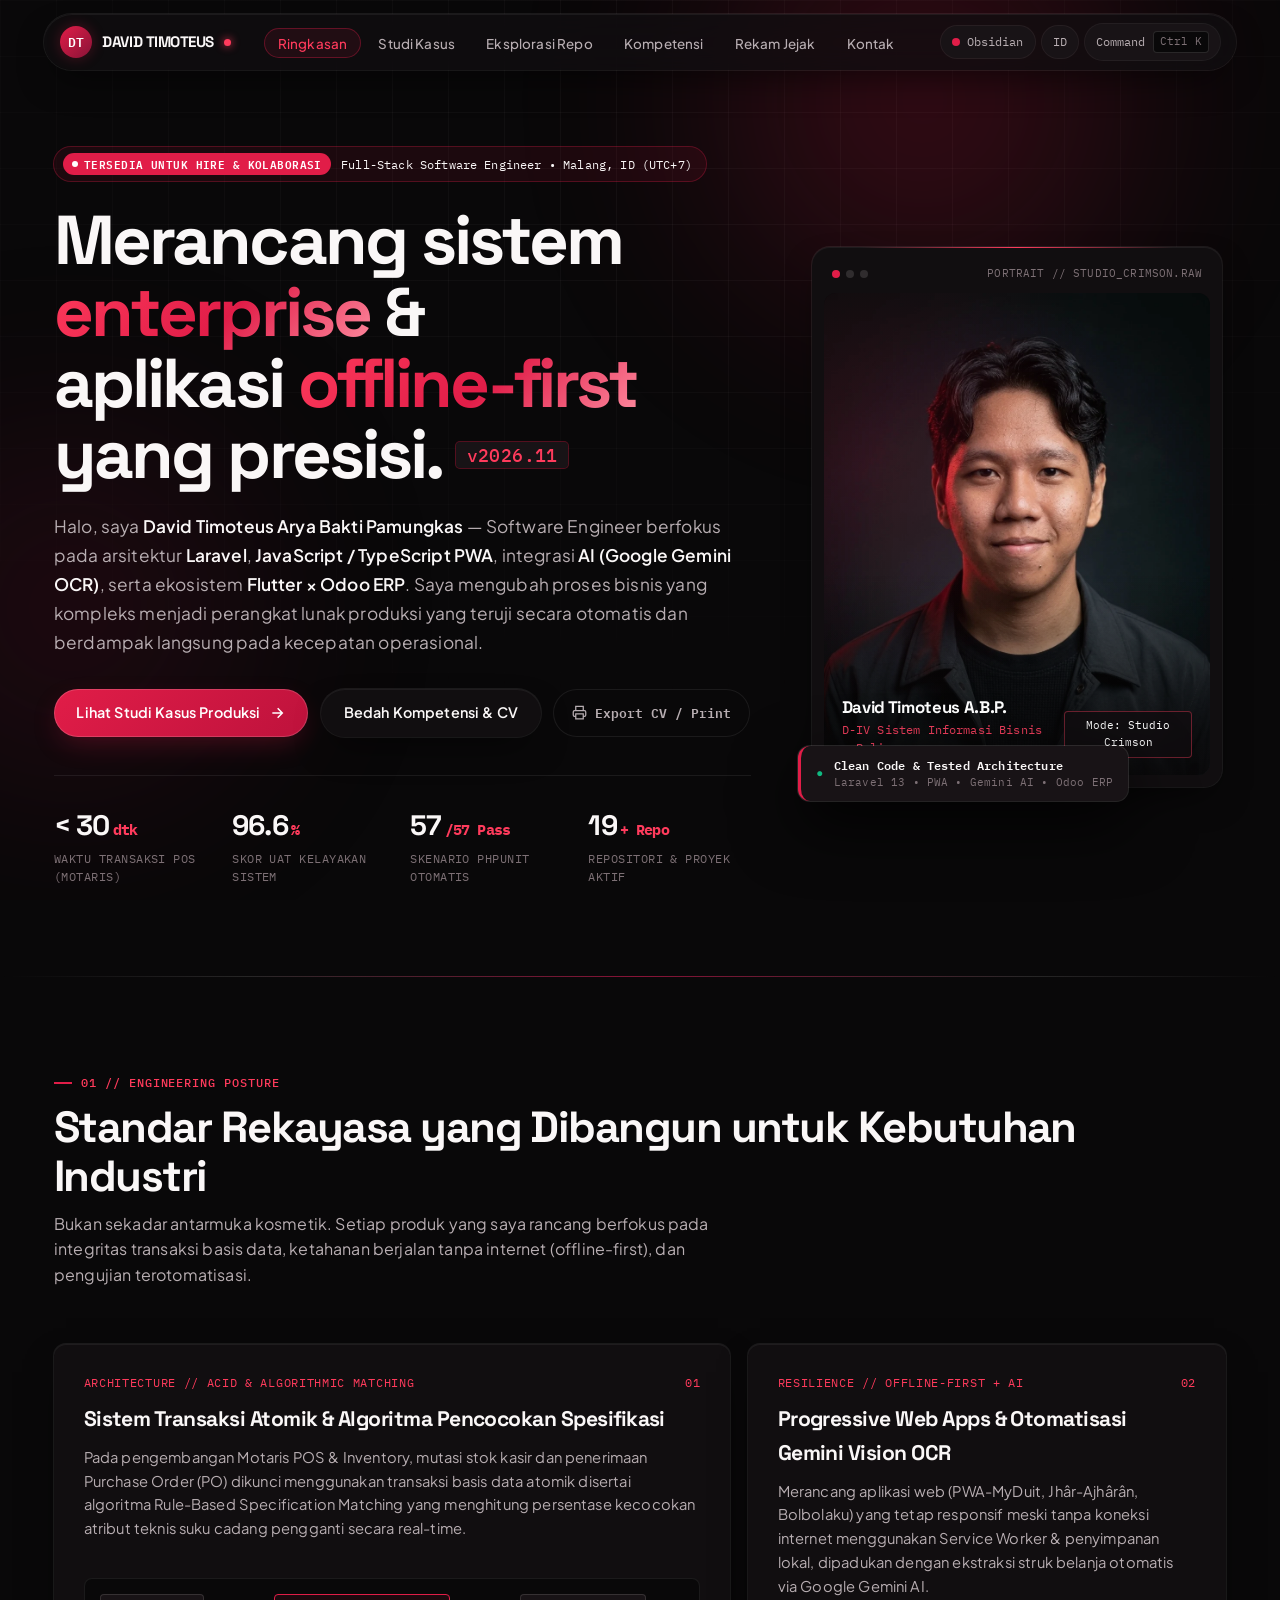
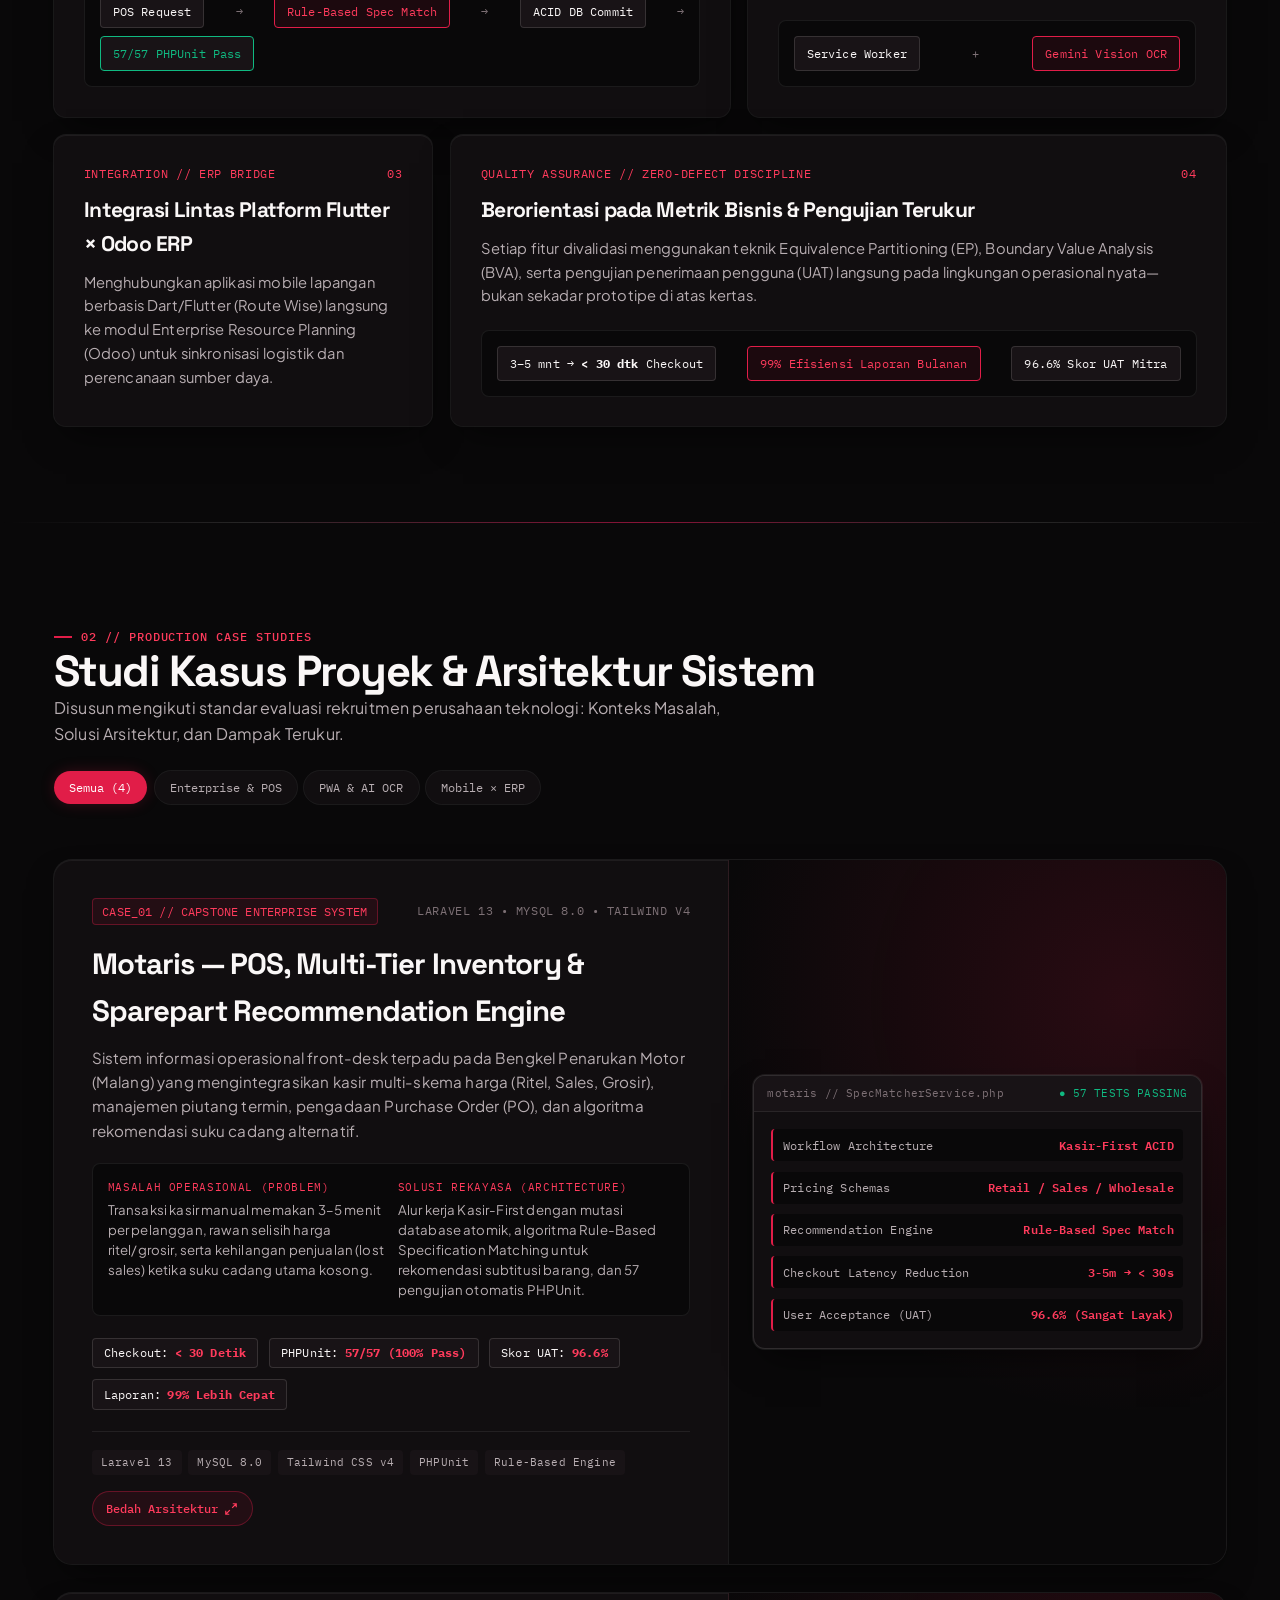
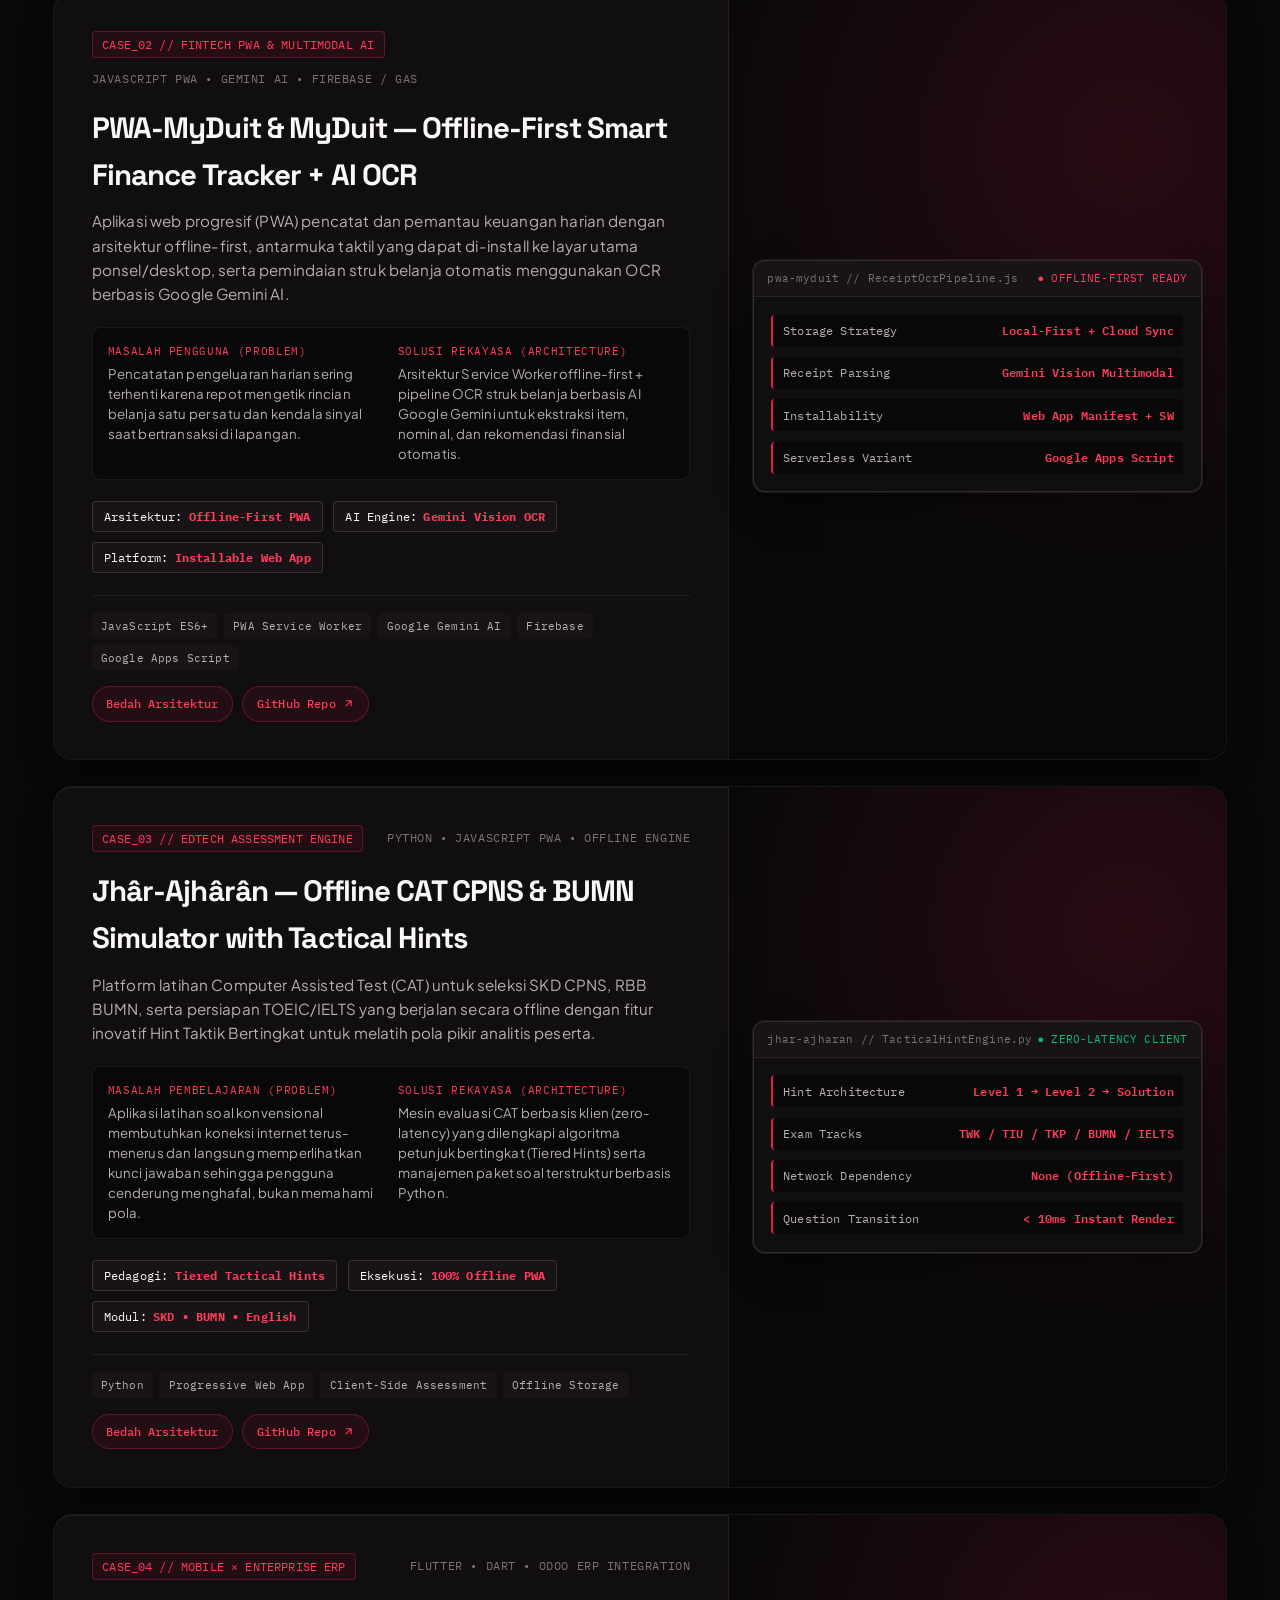
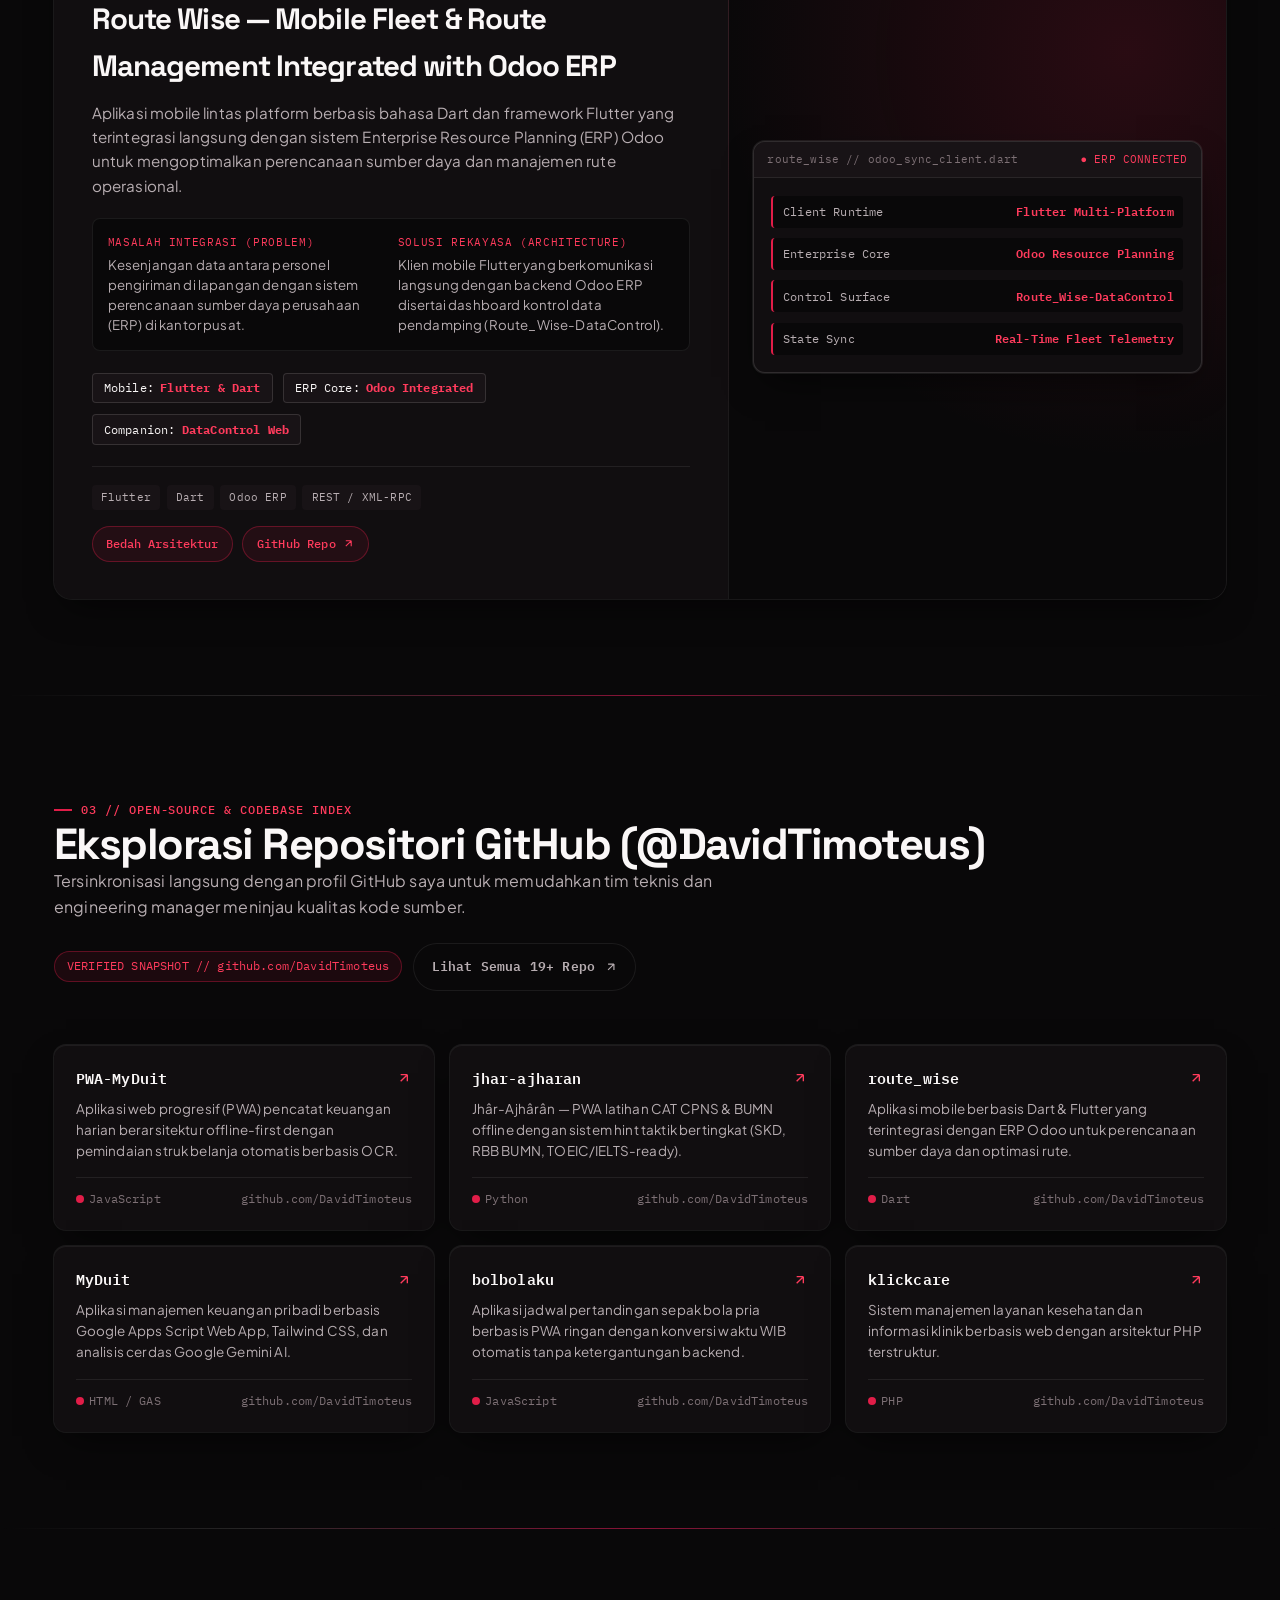
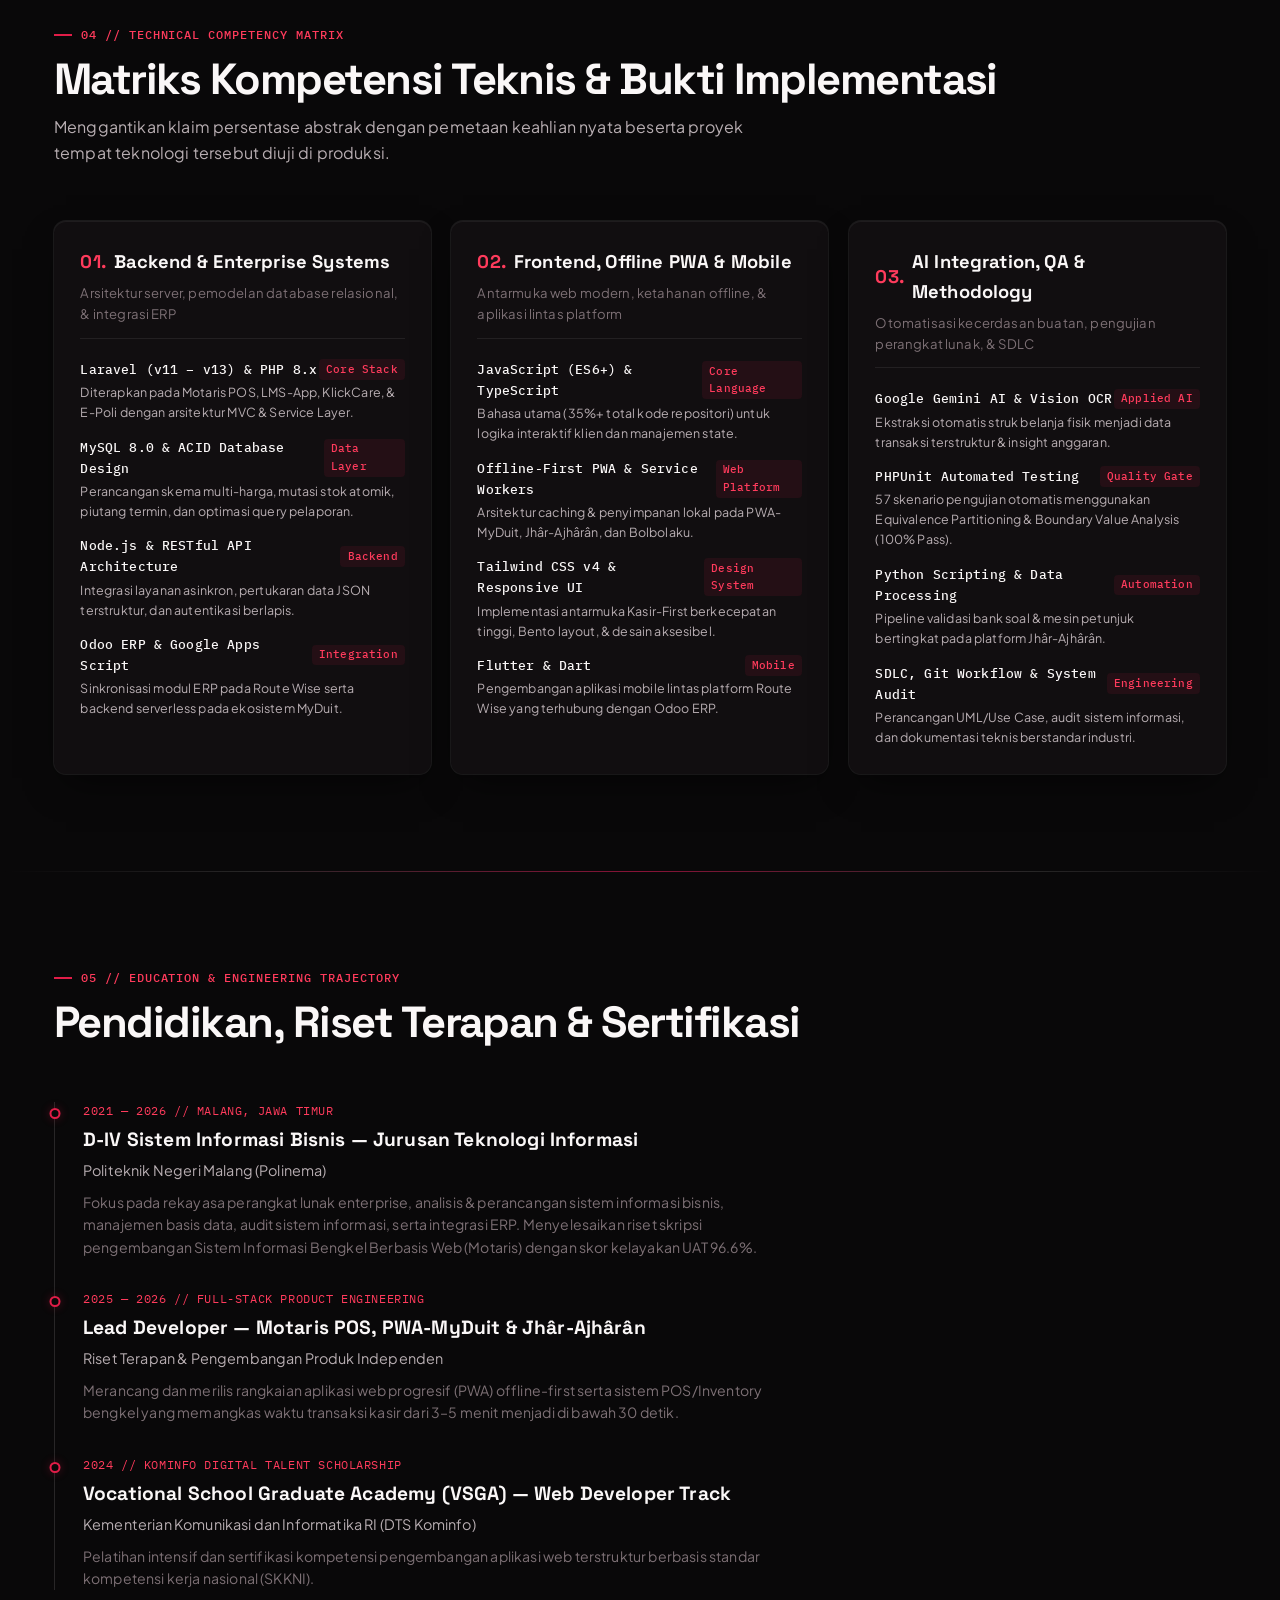
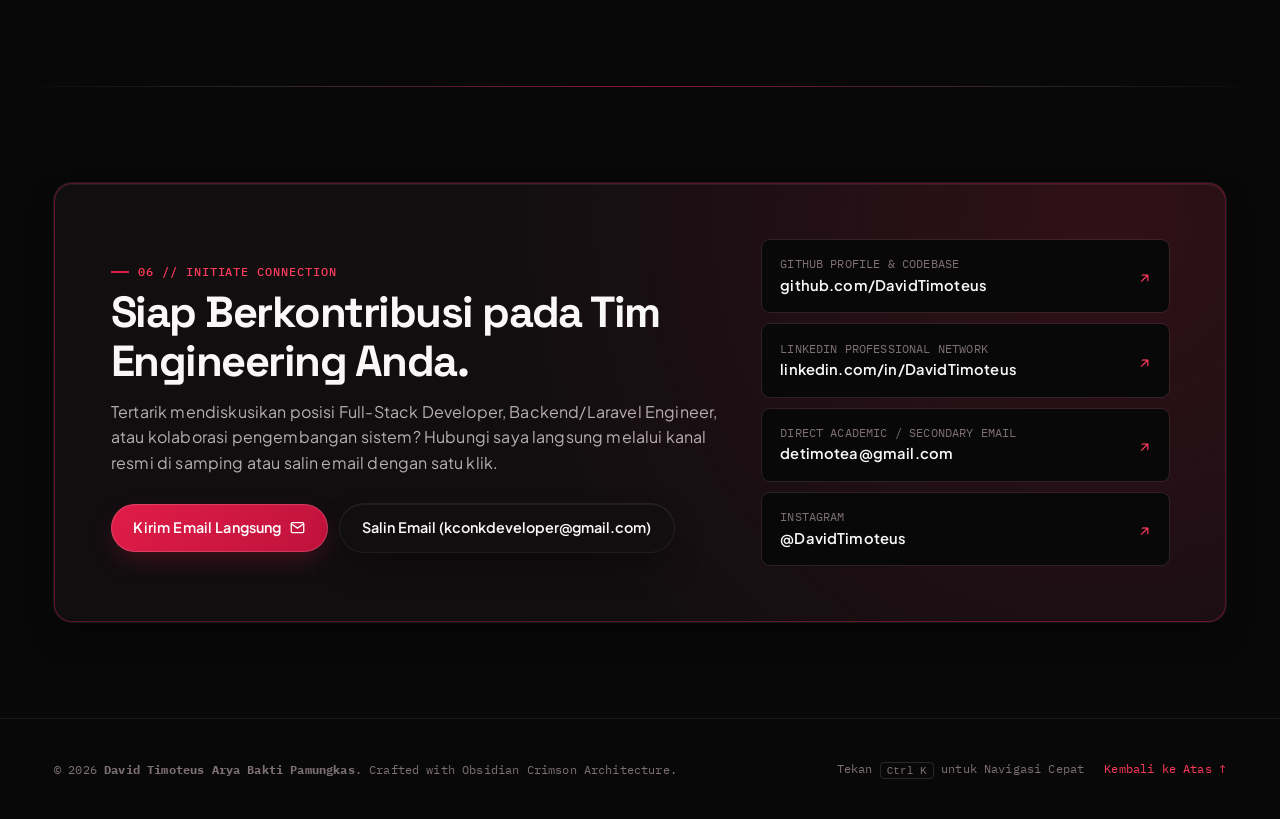
==== index.html @ c6b25c70 "feat: launch Obsidian Crimson software engineering portfolio" ====
<!DOCTYPE html>
<html lang="id" data-theme="obsidian-crimson">
<head>
  <meta charset="UTF-8" />
  <meta name="viewport" content="width=device-width, initial-scale=1.0" />
  <title>David Timoteus — Full-Stack Software Engineer &amp; Systems Architect</title>
  <meta name="description" content="Portofolio Rekayasa Perangkat Lunak David Timoteus Arya Bakti Pamungkas — Full-Stack Software Engineer (Laravel, JavaScript/TypeScript, Offline-First PWA, Flutter × Odoo ERP, & AI Integration)." />
  <meta name="author" content="David Timoteus Arya Bakti Pamungkas" />
  <meta name="theme-color" content="#e11d48" />

  <!-- Open Graph / Social Sharing Metadata -->
  <meta property="og:type" content="website" />
  <meta property="og:title" content="David Timoteus — Full-Stack Software Engineer &amp; Systems Architect" />
  <meta property="og:description" content="Merancang sistem web enterprise, aplikasi PWA offline-first, dan integrasi AI/ERP dengan dampak operasional terukur." />
  <meta property="og:image" content="assets/img/profile-editorial-opt.jpg" />

  <!-- Favicon -->
  <link rel="icon" type="image/svg+xml" href="assets/img/favicon.svg" />

  <!-- Google Fonts: Space Grotesk (Display), Plus Jakarta Sans (Body), IBM Plex Mono (Technical) -->
  <link rel="preconnect" href="https://fonts.googleapis.com" />
  <link rel="preconnect" href="https://fonts.gstatic.com" crossorigin />
  <link href="https://fonts.googleapis.com/css2?family=IBM+Plex+Mono:wght@400;500;600&family=Plus+Jakarta+Sans:wght@400;500;600;700&family=Space+Grotesk:wght@500;600;700&display=swap" rel="stylesheet" />

  <!-- Core Stylesheet -->
  <link rel="stylesheet" href="assets/css/main.css" />

  <!-- Structured JSON-LD Schema for Recruiters & Search Engines -->
  <script type="application/ld+json">
  {
    "@context": "https://schema.org",
    "@type": "Person",
    "name": "David Timoteus Arya Bakti Pamungkas",
    "alternateName": "David Timoteus",
    "jobTitle": "Full-Stack Software Engineer",
    "alumniOf": {
      "@type": "CollegeOrUniversity",
      "name": "Politeknik Negeri Malang"
    },
    "url": "https://davidtimoteus.github.io/Portofolioku/",
    "sameAs": [
      "https://github.com/DavidTimoteus",
      "https://linkedin.com/in/DavidTimoteus",
      "https://instagram.com/DavidTimoteus"
    ]
  }
  </script>
</head>
<body>
  <!-- Scroll Telemetry Progress Bar -->
  <div class="scroll-progress-track" aria-hidden="true">
    <div class="scroll-progress-bar" id="scroll-progress-bar"></div>
  </div>

  <!-- Architectural Crimson Grid & Ambient Backdrop -->
  <div class="ambient-canvas" aria-hidden="true">
    <div class="ambient-grid"></div>
    <div class="ambient-orb ambient-orb--primary"></div>
    <div class="ambient-orb ambient-orb--secondary"></div>
  </div>

  <!-- =====================================================================
       STICKY COMMAND HEADER
       ===================================================================== -->
  <header class="site-header">
    <nav class="nav-shell" aria-label="Navigasi Utama">
      <a href="#overview" class="brand-mark">
        <span class="brand-monogram">DT</span>
        <span>DAVID TIMOTEUS</span>
        <span class="brand-status-dot" title="Open to Full-Time &amp; Engineering Collaboration"></span>
      </a>

      <ul class="nav-links" id="nav-links-list">
        <li><a href="#overview" class="nav-link is-active" data-i18n="nav_overview">Ringkasan</a></li>
        <li><a href="#case-studies" class="nav-link" data-i18n="nav_work">Studi Kasus</a></li>
        <li><a href="#repositories" class="nav-link" data-i18n="nav_repos">Eksplorasi Repo</a></li>
        <li><a href="#competencies" class="nav-link" data-i18n="nav_stack">Kompetensi</a></li>
        <li><a href="#trajectory" class="nav-link" data-i18n="nav_trajectory">Rekam Jejak</a></li>
        <li><a href="#contact" class="nav-link" data-i18n="nav_contact">Kontak</a></li>
      </ul>

      <div class="nav-actions">
        <button type="button" class="theme-cycle-btn" id="theme-cycle-btn" title="Ganti Atmosfer Palet Merah">
          <span style="width: 8px; height: 8px; border-radius: 50%; background: var(--red-primary); display: inline-block;"></span>
          <span id="theme-label">Obsidian</span>
        </button>

        <button type="button" class="lang-toggle" id="lang-toggle-btn" title="Switch Language (ID / EN)">
          ID
        </button>

        <button type="button" class="cmd-trigger" id="cmd-trigger-btn" title="Buka Command Palette (Ctrl+K)">
          <span class="cmd-label">Command</span>
          <span class="kbd-pill">Ctrl K</span>
        </button>

        <button type="button" class="mobile-menu-btn" id="mobile-menu-btn" aria-label="Buka Menu Navigasi" aria-expanded="false">
          <svg width="18" height="18" viewBox="0 0 24 24" fill="none" stroke="currentColor" stroke-width="2">
            <path d="M4 7h16M4 12h16M4 17h12" />
          </svg>
        </button>
      </div>
    </nav>
  </header>

  <main>
    <!-- ===================================================================
         01 // HERO SECTION — ASYMMETRIC SWISS EDITORIAL + STUDIO PORTRAIT
         =================================================================== -->
    <section class="hero-section" id="overview">
      <div class="container">
        <div class="hero-grid">
          <!-- Left Column: Narrative & Engineering Metrics -->
          <div data-reveal>
            <div class="telemetry-banner">
              <span class="pulse-badge">
                <span class="pulse-dot"></span>
                <span data-i18n="telemetry_badge">TERSEDIA UNTUK HIRE &amp; KOLABORASI</span>
              </span>
              <span data-i18n="telemetry_text">Full-Stack Software Engineer • Malang, ID (UTC+7)</span>
            </div>

            <h1 class="hero-title"
                data-lang-id="Merancang sistem <span class='accent-crimson'>enterprise</span> &amp; aplikasi <span class='accent-crimson'>offline-first</span> yang presisi. <span class='mono-tag'>v2026.11</span>"
                data-lang-en="Engineering high-precision <span class='accent-crimson'>enterprise systems</span> &amp; <span class='accent-crimson'>offline-first</span> web apps. <span class='mono-tag'>v2026.11</span>">
              Merancang sistem <span class="accent-crimson">enterprise</span> &amp; aplikasi <span class="accent-crimson">offline-first</span> yang presisi.
              <span class="mono-tag">v2026.11</span>
            </h1>

            <p class="hero-lead"
               data-lang-id="Halo, saya <strong>David Timoteus Arya Bakti Pamungkas</strong> — Software Engineer berfokus pada arsitektur <strong>Laravel</strong>, <strong>JavaScript / TypeScript PWA</strong>, integrasi <strong>AI (Google Gemini OCR)</strong>, serta ekosistem <strong>Flutter × Odoo ERP</strong>. Saya mengubah proses bisnis yang kompleks menjadi perangkat lunak produksi yang teruji secara otomatis dan berdampak langsung pada kecepatan operasional."
               data-lang-en="Hi, I'm <strong>David Timoteus Arya Bakti Pamungkas</strong> — a Software Engineer specializing in <strong>Laravel</strong> architectures, <strong>JavaScript / TypeScript Offline-First PWAs</strong>, <strong>Google Gemini AI OCR</strong> integration, and <strong>Flutter × Odoo ERP</strong> ecosystems. I turn complex business workflows into automated, production-tested software with measurable operational impact.">
              Halo, saya <strong>David Timoteus Arya Bakti Pamungkas</strong> — Software Engineer berfokus pada arsitektur <strong>Laravel</strong>, <strong>JavaScript / TypeScript PWA</strong>, integrasi <strong>AI (Google Gemini OCR)</strong>, serta ekosistem <strong>Flutter × Odoo ERP</strong>. Saya mengubah proses bisnis yang kompleks menjadi perangkat lunak produksi yang teruji secara otomatis dan berdampak langsung pada kecepatan operasional.
            </p>

            <div class="hero-cta-row">
              <a href="#case-studies" class="btn btn--primary">
                <span data-i18n="hero_cta_primary">Lihat Studi Kasus Produksi</span>
                <svg width="16" height="16" viewBox="0 0 24 24" fill="none" stroke="currentColor" stroke-width="2.2">
                  <path d="M5 12h14M13 5l7 7-7 7" />
                </svg>
              </a>
              <a href="#competencies" class="btn btn--secondary" data-i18n="hero_cta_secondary">
                Bedah Kompetensi &amp; CV
              </a>
              <button type="button" class="btn btn--ghost" onclick="window.print()">
                <svg width="15" height="15" viewBox="0 0 24 24" fill="none" stroke="currentColor" stroke-width="2">
                  <path d="M6 9V2h12v7M6 18H4a2 2 0 01-2-2v-5a2 2 0 012-2h16a2 2 0 012 2v5a2 2 0 01-2 2h-2M6 14h12v8H6z" />
                </svg>
                <span>Export CV / Print</span>
              </button>
            </div>

            <!-- Verifiable Engineering Proof Bar -->
            <div class="hero-proof-strip">
              <div class="proof-item">
                <div class="proof-value" data-count="30" data-prefix="&lt; " data-suffix=" dtk">&lt; 30<span class="unit"> dtk</span></div>
                <div class="proof-label" data-i18n="proof_1_label">Waktu Transaksi POS (Motaris)</div>
              </div>
              <div class="proof-item">
                <div class="proof-value" data-count="96.6" data-decimals="1" data-suffix="%">96.6<span class="unit">%</span></div>
                <div class="proof-label" data-i18n="proof_2_label">Skor UAT Kelayakan Sistem</div>
              </div>
              <div class="proof-item">
                <div class="proof-value" data-count="57" data-suffix="/57 Pass">57<span class="unit">/57 Pass</span></div>
                <div class="proof-label" data-i18n="proof_3_label">Skenario PHPUnit Otomatis</div>
              </div>
              <div class="proof-item">
                <div class="proof-value" data-count="19" data-suffix="+ Repo">19<span class="unit">+ Repo</span></div>
                <div class="proof-label" data-i18n="proof_4_label">Repositori &amp; Proyek Aktif</div>
              </div>
            </div>
          </div>

          <!-- Right Column: Restyled Editorial Portrait Card -->
          <div class="portrait-stage" data-reveal data-reveal-delay="1">
            <div class="portrait-card">
              <div class="portrait-frame-header">
                <div class="window-dots" aria-hidden="true">
                  <span></span><span></span><span></span>
                </div>
                <span>PORTRAIT // STUDIO_CRIMSON.RAW</span>
              </div>

              <div class="portrait-img-wrapper">
                <picture>
                  <source id="hero-portrait-webp" srcset="assets/img/profile-editorial.webp" type="image/webp" />
                  <img
                    id="hero-portrait-img"
                    src="assets/img/profile-editorial-opt.jpg"
                    alt="Potret Editorial David Timoteus Arya Bakti Pamungkas"
                    class="portrait-img"
                    width="896"
                    height="1200"
                    fetchpriority="high"
                  />
                </picture>
                <div class="portrait-vignette"></div>

                <div class="portrait-caption-overlay">
                  <div>
                    <div class="portrait-id-name">David Timoteus A.B.P.</div>
                    <div class="portrait-id-role">D-IV Sistem Informasi Bisnis • Polinema</div>
                  </div>
                  <button
                    type="button"
                    class="portrait-mode-btn"
                    id="portrait-mode-toggle"
                    title="Bandingkan hasil edit Studio Crimson dengan Pas Foto asli"
                  >
                    Mode: Studio Crimson
                  </button>
                </div>
              </div>
            </div>

            <div class="portrait-floating-chip">
              <span style="color: var(--status-emerald);">●</span>
              <div>
                <div style="font-weight: 600; color: var(--text-primary);">Clean Code &amp; Tested Architecture</div>
                <div style="color: var(--text-muted); font-size: 0.68rem;">Laravel 13 • PWA • Gemini AI • Odoo ERP</div>
              </div>
            </div>
          </div>
        </div>
      </div>
    </section>

    <div class="section-divider"></div>

    <!-- ===================================================================
         02 // BENTO ARCHITECTURE & ENGINEERING PHILOSOPHY
         =================================================================== -->
    <section class="section" id="philosophy">
      <div class="container">
        <div class="section-header" data-reveal>
          <span class="section-eyebrow">01 // Engineering Posture</span>
          <h2 class="section-title"
              data-lang-id="Standar Rekayasa yang Dibangun untuk Kebutuhan Industri"
              data-lang-en="Engineering Standards Built for Real Production Demands">
            Standar Rekayasa yang Dibangun untuk Kebutuhan Industri
          </h2>
          <p class="section-subtitle"
             data-lang-id="Bukan sekadar antarmuka kosmetik. Setiap produk yang saya rancang berfokus pada integritas transaksi basis data, ketahanan berjalan tanpa internet (offline-first), dan pengujian terotomatisasi."
             data-lang-en="Beyond cosmetic interfaces. Every system I build focuses on database transaction integrity, offline-first resilience, and automated quality gates.">
            Bukan sekadar antarmuka kosmetik. Setiap produk yang saya rancang berfokus pada integritas transaksi basis data, ketahanan berjalan tanpa internet (offline-first), dan pengujian terotomatisasi.
          </p>
        </div>

        <div class="bento-grid">
          <!-- Bento 1: Enterprise Transaction Integrity -->
          <article class="bento-card bento-span-7" data-reveal>
            <div>
              <div class="bento-kicker">
                <span>ARCHITECTURE // ACID &amp; ALGORITHMIC MATCHING</span>
                <span>01</span>
              </div>
              <h3 class="bento-heading"
                  data-lang-id="Sistem Transaksi Atomik &amp; Algoritma Pencocokan Spesifikasi"
                  data-lang-en="Atomic Transaction Systems &amp; Specification Matching">
                Sistem Transaksi Atomik &amp; Algoritma Pencocokan Spesifikasi
              </h3>
              <p class="bento-copy"
                 data-lang-id="Pada pengembangan Motaris POS &amp; Inventory, mutasi stok kasir dan penerimaan Purchase Order (PO) dikunci menggunakan transaksi basis data atomik disertai algoritma Rule-Based Specification Matching yang menghitung persentase kecocokan atribut teknis suku cadang pengganti secara real-time."
                 data-lang-en="In Motaris POS &amp; Inventory, checkout stock mutations and Purchase Order (PO) receipts are guarded by atomic database transactions paired with a Rule-Based Specification Matching engine that computes technical attribute similarity in real time.">
                Pada pengembangan Motaris POS &amp; Inventory, mutasi stok kasir dan penerimaan Purchase Order (PO) dikunci menggunakan transaksi basis data atomik disertai algoritma Rule-Based Specification Matching yang menghitung persentase kecocokan atribut teknis suku cadang pengganti secara real-time.
              </p>
            </div>

            <div class="pipeline-diagram" aria-label="Alur Sistem Transaksi">
              <div class="pipeline-node">POS Request</div>
              <span class="pipeline-arrow">→</span>
              <div class="pipeline-node pipeline-node--active">Rule-Based Spec Match</div>
              <span class="pipeline-arrow">→</span>
              <div class="pipeline-node">ACID DB Commit</div>
              <span class="pipeline-arrow">→</span>
              <div class="pipeline-node" style="border-color: var(--status-emerald); color: var(--status-emerald);">57/57 PHPUnit Pass</div>
            </div>
          </article>

          <!-- Bento 2: Offline-First PWA & AI OCR -->
          <article class="bento-card bento-span-5" data-reveal data-reveal-delay="1">
            <div>
              <div class="bento-kicker">
                <span>RESILIENCE // OFFLINE-FIRST + AI</span>
                <span>02</span>
              </div>
              <h3 class="bento-heading"
                  data-lang-id="Progressive Web Apps &amp; Otomatisasi Gemini Vision OCR"
                  data-lang-en="Progressive Web Apps &amp; Gemini Vision OCR Automation">
                Progressive Web Apps &amp; Otomatisasi Gemini Vision OCR
              </h3>
              <p class="bento-copy"
                 data-lang-id="Merancang aplikasi web (PWA-MyDuit, Jhâr-Ajhârân, Bolbolaku) yang tetap responsif meski tanpa koneksi internet menggunakan Service Worker &amp; penyimpanan lokal, dipadukan dengan ekstraksi struk belanja otomatis via Google Gemini AI."
                 data-lang-en="Building web applications (PWA-MyDuit, Jhâr-Ajhârân, Bolbolaku) that remain instant offline via Service Workers &amp; local storage, paired with automated receipt extraction powered by Google Gemini AI.">
                Merancang aplikasi web (PWA-MyDuit, Jhâr-Ajhârân, Bolbolaku) yang tetap responsif meski tanpa koneksi internet menggunakan Service Worker &amp; penyimpanan lokal, dipadukan dengan ekstraksi struk belanja otomatis via Google Gemini AI.
              </p>
            </div>

            <div class="pipeline-diagram">
              <div class="pipeline-node">Service Worker</div>
              <span class="pipeline-arrow">+</span>
              <div class="pipeline-node pipeline-node--active">Gemini Vision OCR</div>
            </div>
          </article>

          <!-- Bento 3: Cross-Platform Mobile x ERP -->
          <article class="bento-card bento-span-4" data-reveal>
            <div>
              <div class="bento-kicker">
                <span>INTEGRATION // ERP BRIDGE</span>
                <span>03</span>
              </div>
              <h3 class="bento-heading"
                  data-lang-id="Integrasi Lintas Platform Flutter × Odoo ERP"
                  data-lang-en="Cross-Platform Flutter × Odoo ERP Integration">
                Integrasi Lintas Platform Flutter × Odoo ERP
              </h3>
              <p class="bento-copy"
                 data-lang-id="Menghubungkan aplikasi mobile lapangan berbasis Dart/Flutter (Route Wise) langsung ke modul Enterprise Resource Planning (Odoo) untuk sinkronisasi logistik dan perencanaan sumber daya."
                 data-lang-en="Connecting field mobile apps built in Dart/Flutter (Route Wise) directly to Enterprise Resource Planning (Odoo) modules for logistics synchronization and resource planning.">
                Menghubungkan aplikasi mobile lapangan berbasis Dart/Flutter (Route Wise) langsung ke modul Enterprise Resource Planning (Odoo) untuk sinkronisasi logistik dan perencanaan sumber daya.
              </p>
            </div>
          </article>

          <!-- Bento 4: Quantitative Verification -->
          <article class="bento-card bento-span-8" data-reveal data-reveal-delay="1">
            <div>
              <div class="bento-kicker">
                <span>QUALITY ASSURANCE // ZERO-DEFECT DISCIPLINE</span>
                <span>04</span>
              </div>
              <h3 class="bento-heading"
                  data-lang-id="Berorientasi pada Metrik Bisnis &amp; Pengujian Terukur"
                  data-lang-en="Driven by Business Metrics &amp; Verifiable QA">
                Berorientasi pada Metrik Bisnis &amp; Pengujian Terukur
              </h3>
              <p class="bento-copy"
                 data-lang-id="Setiap fitur divalidasi menggunakan teknik Equivalence Partitioning (EP), Boundary Value Analysis (BVA), serta pengujian penerimaan pengguna (UAT) langsung pada lingkungan operasional nyata—bukan sekadar prototipe di atas kertas."
                 data-lang-en="Every feature is validated using Equivalence Partitioning (EP), Boundary Value Analysis (BVA), and direct User Acceptance Testing (UAT) in real operational environments—not just paper prototypes.">
                Setiap fitur divalidasi menggunakan teknik Equivalence Partitioning (EP), Boundary Value Analysis (BVA), serta pengujian penerimaan pengguna (UAT) langsung pada lingkungan operasional nyata—bukan sekadar prototipe di atas kertas.
              </p>
            </div>

            <div class="pipeline-diagram">
              <div class="pipeline-node">3–5 mnt → <strong>&lt; 30 dtk</strong> Checkout</div>
              <div class="pipeline-node pipeline-node--active">99% Efisiensi Laporan Bulanan</div>
              <div class="pipeline-node">96.6% Skor UAT Mitra</div>
            </div>
          </article>
        </div>
      </div>
    </section>

    <div class="section-divider"></div>

    <!-- ===================================================================
         03 // PRODUCTION CASE STUDIES (COMPANY-STANDARD STAR FORMAT)
         =================================================================== -->
    <section class="section" id="case-studies">
      <div class="container">
        <div class="section-header section-header--split" data-reveal>
          <div>
            <span class="section-eyebrow">02 // Production Case Studies</span>
            <h2 class="section-title"
                data-lang-id="Studi Kasus Proyek &amp; Arsitektur Sistem"
                data-lang-en="Selected Engineering Case Studies">
              Studi Kasus Proyek &amp; Arsitektur Sistem
            </h2>
            <p class="section-subtitle"
               data-lang-id="Disusun mengikuti standar evaluasi rekruitmen perusahaan teknologi: Konteks Masalah, Solusi Arsitektur, dan Dampak Terukur."
               data-lang-en="Structured around industry engineering evaluation standards: Problem Context, Architectural Solution, and Measurable Impact.">
              Disusun mengikuti standar evaluasi rekruitmen perusahaan teknologi: Konteks Masalah, Solusi Arsitektur, dan Dampak Terukur.
            </p>
          </div>

          <div class="project-filters" role="tablist" aria-label="Filter Kategori Proyek">
            <button type="button" class="filter-btn is-active" data-filter="all">Semua (4)</button>
            <button type="button" class="filter-btn" data-filter="enterprise">Enterprise &amp; POS</button>
            <button type="button" class="filter-btn" data-filter="pwa-ai">PWA &amp; AI OCR</button>
            <button type="button" class="filter-btn" data-filter="mobile-erp">Mobile × ERP</button>
          </div>
        </div>

        <div class="projects-stack">
          <!-- CASE STUDY 01: MOTARIS -->
          <article class="project-card" data-category="enterprise" data-reveal>
            <div class="project-content">
              <div>
                <div class="project-meta-top">
                  <span class="project-index">CASE_01 // CAPSTONE ENTERPRISE SYSTEM</span>
                  <span class="project-type-badge">Laravel 13 • MySQL 8.0 • Tailwind v4</span>
                </div>

                <h3 class="project-title">Motaris — POS, Multi-Tier Inventory &amp; Sparepart Recommendation Engine</h3>
                <p class="project-summary"
                   data-lang-id="Sistem informasi operasional front-desk terpadu pada Bengkel Penarukan Motor (Malang) yang mengintegrasikan kasir multi-skema harga (Ritel, Sales, Grosir), manajemen piutang termin, pengadaan Purchase Order (PO), dan algoritma rekomendasi suku cadang alternatif."
                   data-lang-en="Integrated front-desk operational system for Bengkel Penarukan Motor (Malang) unifying multi-tier POS pricing (Retail, Sales, Wholesale), credit receivable ledgers, Purchase Order (PO) procurement, and an algorithmic spare-part recommendation engine.">
                  Sistem informasi operasional front-desk terpadu pada Bengkel Penarukan Motor (Malang) yang mengintegrasikan kasir multi-skema harga (Ritel, Sales, Grosir), manajemen piutang termin, pengadaan Purchase Order (PO), dan algoritma rekomendasi suku cadang alternatif.
                </p>

                <div class="star-grid">
                  <div>
                    <div class="star-block-label">Masalah Operasional (Problem)</div>
                    <p class="star-block-text">Transaksi kasir manual memakan 3–5 menit per pelanggan, rawan selisih harga ritel/grosir, serta kehilangan penjualan (lost sales) ketika suku cadang utama kosong.</p>
                  </div>
                  <div>
                    <div class="star-block-label">Solusi Rekayasa (Architecture)</div>
                    <p class="star-block-text">Alur kerja Kasir-First dengan mutasi database atomik, algoritma Rule-Based Specification Matching untuk rekomendasi subtitusi barang, dan 57 pengujian otomatis PHPUnit.</p>
                  </div>
                </div>

                <div class="impact-metrics-row">
                  <span class="impact-pill">Checkout: <strong>&lt; 30 Detik</strong></span>
                  <span class="impact-pill">PHPUnit: <strong>57/57 (100% Pass)</strong></span>
                  <span class="impact-pill">Skor UAT: <strong>96.6%</strong></span>
                  <span class="impact-pill">Laporan: <strong>99% Lebih Cepat</strong></span>
                </div>
              </div>

              <div class="project-footer">
                <div class="tech-tags">
                  <span class="tech-tag">Laravel 13</span>
                  <span class="tech-tag">MySQL 8.0</span>
                  <span class="tech-tag">Tailwind CSS v4</span>
                  <span class="tech-tag">PHPUnit</span>
                  <span class="tech-tag">Rule-Based Engine</span>
                </div>
                <div class="project-actions">
                  <button type="button" class="action-link" data-inspect-case="motaris">
                    <span>Bedah Arsitektur</span>
                    <svg width="14" height="14" viewBox="0 0 24 24" fill="none" stroke="currentColor" stroke-width="2">
                      <path d="M15 3h6v6M9 21H3v-6M21 3l-7 7M3 21l7-7" />
                    </svg>
                  </button>
                </div>
              </div>
            </div>

            <div class="project-visual">
              <div class="blueprint-window">
                <div class="blueprint-topbar">
                  <span>motaris // SpecMatcherService.php</span>
                  <span style="color: var(--status-emerald);">● 57 TESTS PASSING</span>
                </div>
                <div class="blueprint-body">
                  <div class="code-line"><span>Workflow Architecture</span><span class="val">Kasir-First ACID</span></div>
                  <div class="code-line"><span>Pricing Schemas</span><span class="val">Retail / Sales / Wholesale</span></div>
                  <div class="code-line"><span>Recommendation Engine</span><span class="val">Rule-Based Spec Match</span></div>
                  <div class="code-line"><span>Checkout Latency Reduction</span><span class="val">3-5m → &lt; 30s</span></div>
                  <div class="code-line"><span>User Acceptance (UAT)</span><span class="val">96.6% (Sangat Layak)</span></div>
                </div>
              </div>
            </div>
          </article>

          <!-- CASE STUDY 02: PWA-MYDUIT & MYDUIT -->
          <article class="project-card" data-category="pwa-ai" data-reveal>
            <div class="project-content">
              <div>
                <div class="project-meta-top">
                  <span class="project-index">CASE_02 // FINTECH PWA &amp; MULTIMODAL AI</span>
                  <span class="project-type-badge">JavaScript PWA • Gemini AI • Firebase / GAS</span>
                </div>

                <h3 class="project-title">PWA-MyDuit &amp; MyDuit — Offline-First Smart Finance Tracker + AI OCR</h3>
                <p class="project-summary"
                   data-lang-id="Aplikasi web progresif (PWA) pencatat dan pemantau keuangan harian dengan arsitektur offline-first, antarmuka taktil yang dapat di-install ke layar utama ponsel/desktop, serta pemindaian struk belanja otomatis menggunakan OCR berbasis Google Gemini AI."
                   data-lang-en="Progressive Web App (PWA) for daily personal finance tracking featuring an offline-first architecture, installable tactile UI across mobile and desktop, and automated shopping receipt scanning powered by Google Gemini AI OCR.">
                  Aplikasi web progresif (PWA) pencatat dan pemantau keuangan harian dengan arsitektur offline-first, antarmuka taktil yang dapat di-install ke layar utama ponsel/desktop, serta pemindaian struk belanja otomatis menggunakan OCR berbasis Google Gemini AI.
                </p>

                <div class="star-grid">
                  <div>
                    <div class="star-block-label">Masalah Pengguna (Problem)</div>
                    <p class="star-block-text">Pencatatan pengeluaran harian sering terhenti karena repot mengetik rincian belanja satu per satu dan kendala sinyal saat bertransaksi di lapangan.</p>
                  </div>
                  <div>
                    <div class="star-block-label">Solusi Rekayasa (Architecture)</div>
                    <p class="star-block-text">Arsitektur Service Worker offline-first + pipeline OCR struk belanja berbasis AI Google Gemini untuk ekstraksi item, nominal, dan rekomendasi finansial otomatis.</p>
                  </div>
                </div>

                <div class="impact-metrics-row">
                  <span class="impact-pill">Arsitektur: <strong>Offline-First PWA</strong></span>
                  <span class="impact-pill">AI Engine: <strong>Gemini Vision OCR</strong></span>
                  <span class="impact-pill">Platform: <strong>Installable Web App</strong></span>
                </div>
              </div>

              <div class="project-footer">
                <div class="tech-tags">
                  <span class="tech-tag">JavaScript ES6+</span>
                  <span class="tech-tag">PWA Service Worker</span>
                  <span class="tech-tag">Google Gemini AI</span>
                  <span class="tech-tag">Firebase</span>
                  <span class="tech-tag">Google Apps Script</span>
                </div>
                <div class="project-actions">
                  <button type="button" class="action-link" data-inspect-case="myduit">
                    <span>Bedah Arsitektur</span>
                  </button>
                  <a href="https://github.com/DavidTimoteus/PWA-MyDuit" target="_blank" rel="noopener noreferrer" class="action-link">
                    <span>GitHub Repo</span>
                    <svg width="13" height="13" viewBox="0 0 24 24" fill="none" stroke="currentColor" stroke-width="2">
                      <path d="M7 17L17 7M17 7H7M17 7V17" />
                    </svg>
                  </a>
                </div>
              </div>
            </div>

            <div class="project-visual">
              <div class="blueprint-window">
                <div class="blueprint-topbar">
                  <span>pwa-myduit // ReceiptOcrPipeline.js</span>
                  <span style="color: var(--red-bright);">● OFFLINE-FIRST READY</span>
                </div>
                <div class="blueprint-body">
                  <div class="code-line"><span>Storage Strategy</span><span class="val">Local-First + Cloud Sync</span></div>
                  <div class="code-line"><span>Receipt Parsing</span><span class="val">Gemini Vision Multimodal</span></div>
                  <div class="code-line"><span>Installability</span><span class="val">Web App Manifest + SW</span></div>
                  <div class="code-line"><span>Serverless Variant</span><span class="val">Google Apps Script</span></div>
                </div>
              </div>
            </div>
          </article>

          <!-- CASE STUDY 03: JHAR-AJHARAN -->
          <article class="project-card" data-category="pwa-ai" data-reveal>
            <div class="project-content">
              <div>
                <div class="project-meta-top">
                  <span class="project-index">CASE_03 // EDTECH ASSESSMENT ENGINE</span>
                  <span class="project-type-badge">Python • JavaScript PWA • Offline Engine</span>
                </div>

                <h3 class="project-title">Jhâr-Ajhârân — Offline CAT CPNS &amp; BUMN Simulator with Tactical Hints</h3>
                <p class="project-summary"
                   data-lang-id="Platform latihan Computer Assisted Test (CAT) untuk seleksi SKD CPNS, RBB BUMN, serta persiapan TOEIC/IELTS yang berjalan secara offline dengan fitur inovatif Hint Taktik Bertingkat untuk melatih pola pikir analitis peserta."
                   data-lang-en="Offline-capable Computer Assisted Test (CAT) simulation platform for SKD CPNS, RBB BUMN, and TOEIC/IELTS preparation featuring a Tiered Tactical Hint system that trains analytical reasoning without spoiling answers.">
                  Platform latihan Computer Assisted Test (CAT) untuk seleksi SKD CPNS, RBB BUMN, serta persiapan TOEIC/IELTS yang berjalan secara offline dengan fitur inovatif Hint Taktik Bertingkat untuk melatih pola pikir analitis peserta.
                </p>

                <div class="star-grid">
                  <div>
                    <div class="star-block-label">Masalah Pembelajaran (Problem)</div>
                    <p class="star-block-text">Aplikasi latihan soal konvensional membutuhkan koneksi internet terus-menerus dan langsung memperlihatkan kunci jawaban sehingga pengguna cenderung menghafal, bukan memahami pola.</p>
                  </div>
                  <div>
                    <div class="star-block-label">Solusi Rekayasa (Architecture)</div>
                    <p class="star-block-text">Mesin evaluasi CAT berbasis klien (zero-latency) yang dilengkapi algoritma petunjuk bertingkat (Tiered Hints) serta manajemen paket soal terstruktur berbasis Python.</p>
                  </div>
                </div>

                <div class="impact-metrics-row">
                  <span class="impact-pill">Pedagogi: <strong>Tiered Tactical Hints</strong></span>
                  <span class="impact-pill">Eksekusi: <strong>100% Offline PWA</strong></span>
                  <span class="impact-pill">Modul: <strong>SKD • BUMN • English</strong></span>
                </div>
              </div>

              <div class="project-footer">
                <div class="tech-tags">
                  <span class="tech-tag">Python</span>
                  <span class="tech-tag">Progressive Web App</span>
                  <span class="tech-tag">Client-Side Assessment</span>
                  <span class="tech-tag">Offline Storage</span>
                </div>
                <div class="project-actions">
                  <button type="button" class="action-link" data-inspect-case="jhar">
                    <span>Bedah Arsitektur</span>
                  </button>
                  <a href="https://github.com/DavidTimoteus/jhar-ajharan" target="_blank" rel="noopener noreferrer" class="action-link">
                    <span>GitHub Repo</span>
                    <svg width="13" height="13" viewBox="0 0 24 24" fill="none" stroke="currentColor" stroke-width="2">
                      <path d="M7 17L17 7M17 7H7M17 7V17" />
                    </svg>
                  </a>
                </div>
              </div>
            </div>

            <div class="project-visual">
              <div class="blueprint-window">
                <div class="blueprint-topbar">
                  <span>jhar-ajharan // TacticalHintEngine.py</span>
                  <span style="color: var(--status-emerald);">● ZERO-LATENCY CLIENT</span>
                </div>
                <div class="blueprint-body">
                  <div class="code-line"><span>Hint Architecture</span><span class="val">Level 1 → Level 2 → Solution</span></div>
                  <div class="code-line"><span>Exam Tracks</span><span class="val">TWK / TIU / TKP / BUMN / IELTS</span></div>
                  <div class="code-line"><span>Network Dependency</span><span class="val">None (Offline-First)</span></div>
                  <div class="code-line"><span>Question Transition</span><span class="val">&lt; 10ms Instant Render</span></div>
                </div>
              </div>
            </div>
          </article>

          <!-- CASE STUDY 04: ROUTE WISE -->
          <article class="project-card" data-category="mobile-erp" data-reveal>
            <div class="project-content">
              <div>
                <div class="project-meta-top">
                  <span class="project-index">CASE_04 // MOBILE × ENTERPRISE ERP</span>
                  <span class="project-type-badge">Flutter • Dart • Odoo ERP Integration</span>
                </div>

                <h3 class="project-title">Route Wise — Mobile Fleet &amp; Route Management Integrated with Odoo ERP</h3>
                <p class="project-summary"
                   data-lang-id="Aplikasi mobile lintas platform berbasis bahasa Dart dan framework Flutter yang terintegrasi langsung dengan sistem Enterprise Resource Planning (ERP) Odoo untuk mengoptimalkan perencanaan sumber daya dan manajemen rute operasional."
                   data-lang-en="Cross-platform mobile application built with Dart and Flutter directly integrated with Odoo Enterprise Resource Planning (ERP) to streamline resource planning and operational route management.">
                  Aplikasi mobile lintas platform berbasis bahasa Dart dan framework Flutter yang terintegrasi langsung dengan sistem Enterprise Resource Planning (ERP) Odoo untuk mengoptimalkan perencanaan sumber daya dan manajemen rute operasional.
                </p>

                <div class="star-grid">
                  <div>
                    <div class="star-block-label">Masalah Integrasi (Problem)</div>
                    <p class="star-block-text">Kesenjangan data antara personel pengiriman di lapangan dengan sistem perencanaan sumber daya perusahaan (ERP) di kantor pusat.</p>
                  </div>
                  <div>
                    <div class="star-block-label">Solusi Rekayasa (Architecture)</div>
                    <p class="star-block-text">Klien mobile Flutter yang berkomunikasi langsung dengan backend Odoo ERP disertai dashboard kontrol data pendamping (Route_Wise-DataControl).</p>
                  </div>
                </div>

                <div class="impact-metrics-row">
                  <span class="impact-pill">Mobile: <strong>Flutter &amp; Dart</strong></span>
                  <span class="impact-pill">ERP Core: <strong>Odoo Integrated</strong></span>
                  <span class="impact-pill">Companion: <strong>DataControl Web</strong></span>
                </div>
              </div>

              <div class="project-footer">
                <div class="tech-tags">
                  <span class="tech-tag">Flutter</span>
                  <span class="tech-tag">Dart</span>
                  <span class="tech-tag">Odoo ERP</span>
                  <span class="tech-tag">REST / XML-RPC</span>
                </div>
                <div class="project-actions">
                  <button type="button" class="action-link" data-inspect-case="routewise">
                    <span>Bedah Arsitektur</span>
                  </button>
                  <a href="https://github.com/DavidTimoteus/route_wise" target="_blank" rel="noopener noreferrer" class="action-link">
                    <span>GitHub Repo</span>
                    <svg width="13" height="13" viewBox="0 0 24 24" fill="none" stroke="currentColor" stroke-width="2">
                      <path d="M7 17L17 7M17 7H7M17 7V17" />
                    </svg>
                  </a>
                </div>
              </div>
            </div>

            <div class="project-visual">
              <div class="blueprint-window">
                <div class="blueprint-topbar">
                  <span>route_wise // odoo_sync_client.dart</span>
                  <span style="color: var(--red-bright);">● ERP CONNECTED</span>
                </div>
                <div class="blueprint-body">
                  <div class="code-line"><span>Client Runtime</span><span class="val">Flutter Multi-Platform</span></div>
                  <div class="code-line"><span>Enterprise Core</span><span class="val">Odoo Resource Planning</span></div>
                  <div class="code-line"><span>Control Surface</span><span class="val">Route_Wise-DataControl</span></div>
                  <div class="code-line"><span>State Sync</span><span class="val">Real-Time Fleet Telemetry</span></div>
                </div>
              </div>
            </div>
          </article>
        </div>
      </div>
    </section>

    <div class="section-divider"></div>

    <!-- ===================================================================
         04 // LIVE GITHUB REPOSITORY MATRIX
         =================================================================== -->
    <section class="section" id="repositories">
      <div class="container">
        <div class="section-header section-header--split" data-reveal>
          <div>
            <span class="section-eyebrow">03 // Open-Source &amp; Codebase Index</span>
            <h2 class="section-title"
                data-lang-id="Eksplorasi Repositori GitHub (@DavidTimoteus)"
                data-lang-en="Live GitHub Repository Explorer (@DavidTimoteus)">
              Eksplorasi Repositori GitHub (@DavidTimoteus)
            </h2>
            <p class="section-subtitle"
               data-lang-id="Tersinkronisasi langsung dengan profil GitHub saya untuk memudahkan tim teknis dan engineering manager meninjau kualitas kode sumber."
               data-lang-en="Synced directly with my GitHub profile so technical evaluators and engineering managers can inspect source code firsthand.">
              Tersinkronisasi langsung dengan profil GitHub saya untuk memudahkan tim teknis dan engineering manager meninjau kualitas kode sumber.
            </p>
          </div>

          <div style="display: flex; align-items: center; gap: 0.75rem; flex-wrap: wrap;">
            <span id="github-sync-status" style="font-family: var(--font-mono); font-size: 0.72rem; color: var(--red-bright); padding: 0.35rem 0.75rem; border-radius: 999px; background: var(--red-wine-surface); border: 1px solid var(--border-strong);">
              VERIFIED SNAPSHOT // github.com/DavidTimoteus
            </span>
            <a href="https://github.com/DavidTimoteus?tab=repositories" target="_blank" rel="noopener noreferrer" class="btn btn--ghost">
              <span>Lihat Semua 19+ Repo</span>
              <svg width="14" height="14" viewBox="0 0 24 24" fill="none" stroke="currentColor" stroke-width="2">
                <path d="M7 17L17 7M17 7H7M17 7V17" />
              </svg>
            </a>
          </div>
        </div>

        <div class="repo-grid" id="github-repo-grid" data-reveal>
          <!-- Populated dynamically by assets/js/app.js with instant fallback -->
        </div>
      </div>
    </section>

    <div class="section-divider"></div>

    <!-- ===================================================================
         05 // STRUCTURED ENGINEERING COMPETENCY MATRIX (NO FAKE % BARS!)
         =================================================================== -->
    <section class="section" id="competencies">
      <div class="container">
        <div class="section-header" data-reveal>
          <span class="section-eyebrow">04 // Technical Competency Matrix</span>
          <h2 class="section-title"
              data-lang-id="Matriks Kompetensi Teknis &amp; Bukti Implementasi"
              data-lang-en="Technical Competency Matrix &amp; Production Evidence">
            Matriks Kompetensi Teknis &amp; Bukti Implementasi
          </h2>
          <p class="section-subtitle"
             data-lang-id="Menggantikan klaim persentase abstrak dengan pemetaan keahlian nyata beserta proyek tempat teknologi tersebut diuji di produksi."
             data-lang-en="Replacing arbitrary percentage bars with concrete domain capabilities mapped directly to production deliverables.">
            Menggantikan klaim persentase abstrak dengan pemetaan keahlian nyata beserta proyek tempat teknologi tersebut diuji di produksi.
          </p>
        </div>

        <div class="matrix-grid">
          <!-- Column 1: Backend & Enterprise -->
          <div class="matrix-column" data-reveal>
            <h3 class="matrix-column-title">
              <span style="color: var(--red-bright);">01.</span>
              <span>Backend &amp; Enterprise Systems</span>
            </h3>
            <p class="matrix-column-sub">Arsitektur server, pemodelan database relasional, &amp; integrasi ERP</p>

            <ul class="skill-spec-list">
              <li class="skill-spec-item">
                <div class="skill-spec-top">
                  <span>Laravel (v11 – v13) &amp; PHP 8.x</span>
                  <span class="skill-spec-role">Core Stack</span>
                </div>
                <p class="skill-spec-evidence">Diterapkan pada Motaris POS, LMS-App, KlickCare, &amp; E-Poli dengan arsitektur MVC &amp; Service Layer.</p>
              </li>
              <li class="skill-spec-item">
                <div class="skill-spec-top">
                  <span>MySQL 8.0 &amp; ACID Database Design</span>
                  <span class="skill-spec-role">Data Layer</span>
                </div>
                <p class="skill-spec-evidence">Perancangan skema multi-harga, mutasi stok atomik, piutang termin, dan optimasi query pelaporan.</p>
              </li>
              <li class="skill-spec-item">
                <div class="skill-spec-top">
                  <span>Node.js &amp; RESTful API Architecture</span>
                  <span class="skill-spec-role">Backend</span>
                </div>
                <p class="skill-spec-evidence">Integrasi layanan asinkron, pertukaran data JSON terstruktur, dan autentikasi berlapis.</p>
              </li>
              <li class="skill-spec-item">
                <div class="skill-spec-top">
                  <span>Odoo ERP &amp; Google Apps Script</span>
                  <span class="skill-spec-role">Integration</span>
                </div>
                <p class="skill-spec-evidence">Sinkronisasi modul ERP pada Route Wise serta backend serverless pada ekosistem MyDuit.</p>
              </li>
            </ul>
          </div>

          <!-- Column 2: Frontend, PWA & Mobile -->
          <div class="matrix-column" data-reveal data-reveal-delay="1">
            <h3 class="matrix-column-title">
              <span style="color: var(--red-bright);">02.</span>
              <span>Frontend, Offline PWA &amp; Mobile</span>
            </h3>
            <p class="matrix-column-sub">Antarmuka web modern, ketahanan offline, &amp; aplikasi lintas platform</p>

            <ul class="skill-spec-list">
              <li class="skill-spec-item">
                <div class="skill-spec-top">
                  <span>JavaScript (ES6+) &amp; TypeScript</span>
                  <span class="skill-spec-role">Core Language</span>
                </div>
                <p class="skill-spec-evidence">Bahasa utama (35%+ total kode repositori) untuk logika interaktif klien dan manajemen state.</p>
              </li>
              <li class="skill-spec-item">
                <div class="skill-spec-top">
                  <span>Offline-First PWA &amp; Service Workers</span>
                  <span class="skill-spec-role">Web Platform</span>
                </div>
                <p class="skill-spec-evidence">Arsitektur caching &amp; penyimpanan lokal pada PWA-MyDuit, Jhâr-Ajhârân, dan Bolbolaku.</p>
              </li>
              <li class="skill-spec-item">
                <div class="skill-spec-top">
                  <span>Tailwind CSS v4 &amp; Responsive UI</span>
                  <span class="skill-spec-role">Design System</span>
                </div>
                <p class="skill-spec-evidence">Implementasi antarmuka Kasir-First berkecepatan tinggi, Bento layout, &amp; desain aksesibel.</p>
              </li>
              <li class="skill-spec-item">
                <div class="skill-spec-top">
                  <span>Flutter &amp; Dart</span>
                  <span class="skill-spec-role">Mobile</span>
                </div>
                <p class="skill-spec-evidence">Pengembangan aplikasi mobile lintas platform Route Wise yang terhubung dengan Odoo ERP.</p>
              </li>
            </ul>
          </div>

          <!-- Column 3: AI, QA & Software Engineering -->
          <div class="matrix-column" data-reveal data-reveal-delay="2">
            <h3 class="matrix-column-title">
              <span style="color: var(--red-bright);">03.</span>
              <span>AI Integration, QA &amp; Methodology</span>
            </h3>
            <p class="matrix-column-sub">Otomatisasi kecerdasan buatan, pengujian perangkat lunak, &amp; SDLC</p>

            <ul class="skill-spec-list">
              <li class="skill-spec-item">
                <div class="skill-spec-top">
                  <span>Google Gemini AI &amp; Vision OCR</span>
                  <span class="skill-spec-role">Applied AI</span>
                </div>
                <p class="skill-spec-evidence">Ekstraksi otomatis struk belanja fisik menjadi data transaksi terstruktur &amp; insight anggaran.</p>
              </li>
              <li class="skill-spec-item">
                <div class="skill-spec-top">
                  <span>PHPUnit Automated Testing</span>
                  <span class="skill-spec-role">Quality Gate</span>
                </div>
                <p class="skill-spec-evidence">57 skenario pengujian otomatis menggunakan Equivalence Partitioning &amp; Boundary Value Analysis (100% Pass).</p>
              </li>
              <li class="skill-spec-item">
                <div class="skill-spec-top">
                  <span>Python Scripting &amp; Data Processing</span>
                  <span class="skill-spec-role">Automation</span>
                </div>
                <p class="skill-spec-evidence">Pipeline validasi bank soal &amp; mesin petunjuk bertingkat pada platform Jhâr-Ajhârân.</p>
              </li>
              <li class="skill-spec-item">
                <div class="skill-spec-top">
                  <span>SDLC, Git Workflow &amp; System Audit</span>
                  <span class="skill-spec-role">Engineering</span>
                </div>
                <p class="skill-spec-evidence">Perancangan UML/Use Case, audit sistem informasi, dan dokumentasi teknis berstandar industri.</p>
              </li>
            </ul>
          </div>
        </div>
      </div>
    </section>

    <div class="section-divider"></div>

    <!-- ===================================================================
         06 // ACADEMIC & ENGINEERING TRAJECTORY
         =================================================================== -->
    <section class="section" id="trajectory">
      <div class="container">
        <div class="section-header" data-reveal>
          <span class="section-eyebrow">05 // Education &amp; Engineering Trajectory</span>
          <h2 class="section-title"
              data-lang-id="Pendidikan, Riset Terapan &amp; Sertifikasi"
              data-lang-en="Education, Applied Research &amp; Certifications">
            Pendidikan, Riset Terapan &amp; Sertifikasi
          </h2>
        </div>

        <div class="timeline-list" data-reveal>
          <div class="timeline-item">
            <div class="timeline-period">2021 — 2026 // MALANG, JAWA TIMUR</div>
            <h3 class="timeline-role">D-IV Sistem Informasi Bisnis — Jurusan Teknologi Informasi</h3>
            <div class="timeline-org">Politeknik Negeri Malang (Polinema)</div>
            <p class="timeline-desc"
               data-lang-id="Fokus pada rekayasa perangkat lunak enterprise, analisis &amp; perancangan sistem informasi bisnis, manajemen basis data, audit sistem informasi, serta integrasi ERP. Menyelesaikan riset skripsi pengembangan Sistem Informasi Bengkel Berbasis Web (Motaris) dengan skor kelayakan UAT 96.6%."
               data-lang-en="Focused on enterprise software engineering, business information systems analysis &amp; design, database management, information systems auditing, and ERP integration. Completed capstone thesis developing the Motaris Web-Based Workshop Information System achieving a 96.6% UAT score.">
              Fokus pada rekayasa perangkat lunak enterprise, analisis &amp; perancangan sistem informasi bisnis, manajemen basis data, audit sistem informasi, serta integrasi ERP. Menyelesaikan riset skripsi pengembangan Sistem Informasi Bengkel Berbasis Web (Motaris) dengan skor kelayakan UAT 96.6%.
            </p>
          </div>

          <div class="timeline-item">
            <div class="timeline-period">2025 — 2026 // FULL-STACK PRODUCT ENGINEERING</div>
            <h3 class="timeline-role">Lead Developer — Motaris POS, PWA-MyDuit &amp; Jhâr-Ajhârân</h3>
            <div class="timeline-org">Riset Terapan &amp; Pengembangan Produk Independen</div>
            <p class="timeline-desc"
               data-lang-id="Merancang dan merilis rangkaian aplikasi web progresif (PWA) offline-first serta sistem POS/Inventory bengkel yang memangkas waktu transaksi kasir dari 3–5 menit menjadi di bawah 30 detik."
               data-lang-en="Architected and shipped a suite of offline-first Progressive Web Apps (PWAs) and an enterprise workshop POS/Inventory system that cut checkout times from 3–5 minutes down to under 30 seconds.">
              Merancang dan merilis rangkaian aplikasi web progresif (PWA) offline-first serta sistem POS/Inventory bengkel yang memangkas waktu transaksi kasir dari 3–5 menit menjadi di bawah 30 detik.
            </p>
          </div>

          <div class="timeline-item">
            <div class="timeline-period">2024 // KOMINFO DIGITAL TALENT SCHOLARSHIP</div>
            <h3 class="timeline-role">Vocational School Graduate Academy (VSGA) — Web Developer Track</h3>
            <div class="timeline-org">Kementerian Komunikasi dan Informatika RI (DTS Kominfo)</div>
            <p class="timeline-desc"
               data-lang-id="Pelatihan intensif dan sertifikasi kompetensi pengembangan aplikasi web terstruktur berbasis standar kompetensi kerja nasional (SKKNI)."
               data-lang-en="Intensive training and competency certification in structured web application development aligned with national professional standards (SKKNI).">
              Pelatihan intensif dan sertifikasi kompetensi pengembangan aplikasi web terstruktur berbasis standar kompetensi kerja nasional (SKKNI).
            </p>
          </div>
        </div>
      </div>
    </section>

    <div class="section-divider"></div>

    <!-- ===================================================================
         07 // CONTACT & RECRUITER FAST-TRACK TERMINAL
         =================================================================== -->
    <section class="section" id="contact">
      <div class="container">
        <div class="contact-panel" data-reveal>
          <div>
            <span class="section-eyebrow">06 // Initiate Connection</span>
            <h2 class="section-title" style="margin-top: 0.4rem; margin-bottom: 0.85rem;"
                data-lang-id="Siap Berkontribusi pada Tim Engineering Anda."
                data-lang-en="Ready to Contribute to Your Engineering Team.">
              Siap Berkontribusi pada Tim Engineering Anda.
            </h2>
            <p class="section-subtitle" style="margin-bottom: 1.75rem;"
               data-lang-id="Tertarik mendiskusikan posisi Full-Stack Developer, Backend/Laravel Engineer, atau kolaborasi pengembangan sistem? Hubungi saya langsung melalui kanal resmi di samping atau salin email dengan satu klik."
               data-lang-en="Interested in discussing Full-Stack Developer roles, Backend/Laravel Engineering positions, or system architecture collaborations? Reach out directly via the channels beside or copy my email in one click.">
              Tertarik mendiskusikan posisi Full-Stack Developer, Backend/Laravel Engineer, atau kolaborasi pengembangan sistem? Hubungi saya langsung melalui kanal resmi di samping atau salin email dengan satu klik.
            </p>

            <div style="display: flex; flex-wrap: wrap; gap: 0.75rem;">
              <a href="mailto:kconkdeveloper@gmail.com?subject=Engineering%20Opportunity%20%E2%80%94%20David%20Timoteus" class="btn btn--primary">
                <span>Kirim Email Langsung</span>
                <svg width="15" height="15" viewBox="0 0 24 24" fill="none" stroke="currentColor" stroke-width="2">
                  <path d="M4 4h16c1.1 0 2 .9 2 2v12c0 1.1-.9 2-2 2H4c-1.1 0-2-.9-2-2V6c0-1.1.9-2 2-2z" />
                  <polyline points="22,6 12,13 2,6" />
                </svg>
              </a>
              <button type="button" class="btn btn--secondary" data-copy-email="kconkdeveloper@gmail.com">
                <span>Salin Email (kconkdeveloper@gmail.com)</span>
              </button>
            </div>
          </div>

          <div class="contact-channels">
            <a href="https://github.com/DavidTimoteus" target="_blank" rel="noopener noreferrer" class="channel-card">
              <div>
                <div class="channel-label">GitHub Profile &amp; Codebase</div>
                <div class="channel-val">github.com/DavidTimoteus</div>
              </div>
              <span style="color: var(--red-bright);">↗</span>
            </a>

            <a href="https://linkedin.com/in/DavidTimoteus" target="_blank" rel="noopener noreferrer" class="channel-card">
              <div>
                <div class="channel-label">LinkedIn Professional Network</div>
                <div class="channel-val">linkedin.com/in/DavidTimoteus</div>
              </div>
              <span style="color: var(--red-bright);">↗</span>
            </a>

            <a href="mailto:detimotea@gmail.com" class="channel-card">
              <div>
                <div class="channel-label">Direct Academic / Secondary Email</div>
                <div class="channel-val">detimotea@gmail.com</div>
              </div>
              <span style="color: var(--red-bright);">↗</span>
            </a>

            <a href="https://instagram.com/DavidTimoteus" target="_blank" rel="noopener noreferrer" class="channel-card">
              <div>
                <div class="channel-label">Instagram</div>
                <div class="channel-val">@DavidTimoteus</div>
              </div>
              <span style="color: var(--red-bright);">↗</span>
            </a>
          </div>
        </div>
      </div>
    </section>
  </main>

  <!-- =====================================================================
       FOOTER
       ===================================================================== -->
  <footer class="site-footer">
    <div class="container footer-inner">
      <div>
        © 2026 <strong>David Timoteus Arya Bakti Pamungkas</strong>. Crafted with Obsidian Crimson Architecture.
      </div>
      <div style="display: flex; gap: 1.25rem;">
        <span>Tekan <kbd class="kbd-pill">Ctrl K</kbd> untuk Navigasi Cepat</span>
        <a href="#overview" style="color: var(--red-bright);">Kembali ke Atas ↑</a>
      </div>
    </div>
  </footer>

  <!-- =====================================================================
       MODAL 1: ARCHITECTURE DEEP-DIVE INSPECTOR
       ===================================================================== -->
  <div class="modal-backdrop" id="arch-modal-backdrop" aria-hidden="true" role="dialog" aria-modal="true" aria-labelledby="modal-case-title">
    <div class="modal-window">
      <div style="display: flex; align-items: center; justify-content: space-between; gap: 1rem; margin-bottom: 1rem;">
        <span id="modal-case-index" class="project-index">CASE_STUDY</span>
        <button type="button" id="arch-modal-close" class="btn btn--ghost" style="min-height: 34px; padding: 0.3rem 0.75rem;">
          ESC / Tutup ✕
        </button>
      </div>

      <h3 id="modal-case-title" style="font-family: var(--font-display); font-size: 1.5rem; font-weight: 700; margin-bottom: 0.3rem;"></h3>
      <p id="modal-case-subtitle" style="font-family: var(--font-mono); font-size: 0.76rem; color: var(--red-bright); margin-bottom: 1.25rem;"></p>

      <div style="padding: 1rem; border-radius: 8px; background: var(--bg-canvas); border: 1px solid var(--border-subtle); margin-bottom: 1.25rem;">
        <div class="star-block-label">Latar Belakang &amp; Masalah Bisnis</div>
        <p id="modal-case-problem" style="font-size: 0.9rem; color: var(--text-secondary);"></p>
      </div>

      <div style="margin-bottom: 1.25rem;">
        <div class="star-block-label" style="margin-bottom: 0.5rem;">Keputusan Arsitektur &amp; Implementasi Teknis</div>
        <ul id="modal-case-arch" style="padding-left: 1.2rem;"></ul>
      </div>

      <div style="margin-bottom: 1.5rem;">
        <div class="star-block-label" style="margin-bottom: 0.5rem;">Metrik Pengujian &amp; Dampak Terukur</div>
        <div id="modal-case-metrics" style="display: grid; grid-template-columns: repeat(2, 1fr); gap: 0.65rem;"></div>
      </div>

      <div style="display: flex; justify-content: flex-end; gap: 0.75rem;">
        <a id="modal-case-repo" href="https://github.com/DavidTimoteus" target="_blank" rel="noopener noreferrer" class="btn btn--primary">
          <span>Buka Repositori di GitHub</span>
          <svg width="14" height="14" viewBox="0 0 24 24" fill="none" stroke="currentColor" stroke-width="2">
            <path d="M7 17L17 7M17 7H7M17 7V17" />
          </svg>
        </a>
      </div>
    </div>
  </div>

  <!-- =====================================================================
       MODAL 2: COMMAND PALETTE (CTRL+K / CMD+K)
       ===================================================================== -->
  <div class="modal-backdrop" id="cmd-modal-backdrop" aria-hidden="true" role="dialog" aria-modal="true" aria-label="Command Palette">
    <div class="modal-window cmd-window">
      <div class="cmd-input-wrap">
        <svg width="16" height="16" viewBox="0 0 24 24" fill="none" stroke="var(--red-bright)" stroke-width="2">
          <circle cx="11" cy="11" r="8" />
          <path d="M21 21l-4.35-4.35" />
        </svg>
        <input
          type="text"
          id="cmd-search-input"
          class="cmd-input"
          placeholder="Ketik perintah atau tujuan navigasi (mis. Studi Kasus, Tema, CV, GitHub)..."
          autocomplete="off"
        />
        <span class="kbd-pill">ESC</span>
      </div>

      <ul class="cmd-list">
        <li class="cmd-item" data-cmd-action="scroll" data-cmd-target="#case-studies">
          <span>Loncat ke Studi Kasus Produksi (Motaris, MyDuit, Jhâr-Ajhârân)</span>
          <span class="cmd-item-shortcut">Section 02</span>
        </li>
        <li class="cmd-item" data-cmd-action="scroll" data-cmd-target="#repositories">
          <span>Eksplorasi Repositori GitHub Live</span>
          <span class="cmd-item-shortcut">Section 03</span>
        </li>
        <li class="cmd-item" data-cmd-action="scroll" data-cmd-target="#competencies">
          <span>Lihat Matriks Kompetensi Teknis</span>
          <span class="cmd-item-shortcut">Section 04</span>
        </li>
        <li class="cmd-item" data-cmd-action="theme" data-cmd-target="obsidian-crimson">
          <span>Tema: Obsidian Crimson (Dark Engineered Red)</span>
          <span class="cmd-item-shortcut">Default</span>
        </li>
        <li class="cmd-item" data-cmd-action="theme" data-cmd-target="velvet-crimson">
          <span>Tema: Velvet Crimson (Bold Red Studio)</span>
          <span class="cmd-item-shortcut">Red Mode</span>
        </li>
        <li class="cmd-item" data-cmd-action="theme" data-cmd-target="swiss-red">
          <span>Tema: Swiss Paper &amp; Red (Daylight High-Contrast)</span>
          <span class="cmd-item-shortcut">Light Mode</span>
        </li>
        <li class="cmd-item" data-cmd-action="lang">
          <span>Ganti Bahasa Portofolio (Bahasa Indonesia ↔ English)</span>
          <span class="cmd-item-shortcut">ID / EN</span>
        </li>
        <li class="cmd-item" data-cmd-action="print">
          <span>Cetak / Simpan Ringkasan Eksekutif CV (PDF)</span>
          <span class="cmd-item-shortcut">Ctrl+P</span>
        </li>
        <li class="cmd-item" data-cmd-action="url" data-cmd-target="https://github.com/DavidTimoteus">
          <span>Buka GitHub @DavidTimoteus</span>
          <span class="cmd-item-shortcut">External ↗</span>
        </li>
      </ul>
    </div>
  </div>

  <!-- Toast Feedback -->
  <div class="toast" id="sys-toast" role="status" aria-live="polite"></div>

  <!-- Application Script -->
  <script src="assets/js/app.js"></script>
</body>
</html>
---- assets/css/main.css ----
/* ==========================================================================
   DAVID TIMOTEUS — ENGINEERING PORTFOLIO DESIGN SYSTEM
   Visual Architecture: Sanity Editorial × Raycast Precision × Vercel Geist
   Dominant Signature Palette: Obsidian Crimson / Vermilion Red Studio
   ========================================================================== */

:root,
[data-theme="obsidian-crimson"] {
  /* Base Surfaces — Deep Obsidian with 1% Warm Crimson Undertone */
  --bg-canvas: #090809;
  --bg-elevated-1: #110e10;
  --bg-elevated-2: #181316;
  --bg-elevated-3: #221a1e;
  --bg-glass: rgba(17, 14, 16, 0.82);

  /* Signature Red System (Tasteful, High-Craft Crimson & Vermilion) */
  --red-primary: #e11d48;       /* Crimson 600 — Core brand authority */
  --red-bright: #ff3b5c;        /* Vermilion Signal — Active & kinetic accent */
  --red-ember: #f43f5e;         /* Rose Ember — Secondary highlights */
  --red-deep: #881337;          /* Wine 900 — Structural borders & depth */
  --red-wine-surface: rgba(225, 29, 72, 0.085);
  --red-wine-hover: rgba(225, 29, 72, 0.15);
  --red-glow: rgba(225, 29, 72, 0.28);
  --red-border-active: rgba(244, 63, 94, 0.48);

  /* Typography Colors */
  --text-primary: #faf7f7;
  --text-secondary: #b8aeb2;
  --text-muted: #7d7075;
  --text-on-red: #ffffff;

  /* Borders & Hairlines (Raycast / Vercel Ring System) */
  --border-subtle: rgba(255, 245, 247, 0.075);
  --border-medium: rgba(255, 245, 247, 0.13);
  --border-strong: rgba(225, 29, 72, 0.35);
  --inset-highlight: rgba(255, 255, 255, 0.06);

  /* Semantic Accents */
  --status-emerald: #10b981;
  --status-amber: #f59e0b;

  /* Shadows */
  --shadow-card: 0 0 0 1px var(--border-subtle), 0 1px 0 0 var(--inset-highlight) inset, 0 16px 36px -12px rgba(0, 0, 0, 0.65);
  --shadow-card-hover: 0 0 0 1px var(--red-border-active), 0 1px 0 0 rgba(255, 90, 115, 0.2) inset, 0 22px 48px -12px rgba(225, 29, 72, 0.22);
  --shadow-floating: 0 0 0 1px var(--border-medium), 0 24px 64px rgba(0, 0, 0, 0.8);
}

/* Theme Variant 2: Velvet Crimson (Bold Red-Dominant Studio Atmosphere) */
[data-theme="velvet-crimson"] {
  --bg-canvas: #14060a;
  --bg-elevated-1: #1f0a10;
  --bg-elevated-2: #2b0f17;
  --bg-elevated-3: #39141f;
  --bg-glass: rgba(31, 10, 16, 0.86);

  --red-primary: #ff2e55;
  --red-bright: #ff5c77;
  --red-ember: #fb7185;
  --red-deep: #9f1239;
  --red-wine-surface: rgba(255, 46, 85, 0.13);
  --red-wine-hover: rgba(255, 46, 85, 0.22);
  --red-glow: rgba(255, 46, 85, 0.36);
  --red-border-active: rgba(255, 92, 119, 0.6);

  --text-primary: #fff5f7;
  --text-secondary: #e2c5cc;
  --text-muted: #a67c86;
  --text-on-red: #ffffff;

  --border-subtle: rgba(255, 210, 220, 0.11);
  --border-medium: rgba(255, 210, 220, 0.18);
  --border-strong: rgba(255, 77, 109, 0.45);
  --inset-highlight: rgba(255, 220, 228, 0.08);
}

/* Theme Variant 3: Swiss Editorial Paper & Red (Daylight High-Contrast) */
[data-theme="swiss-red"] {
  --bg-canvas: #faf7f5;
  --bg-elevated-1: #ffffff;
  --bg-elevated-2: #f4eeeb;
  --bg-elevated-3: #ebe1dd;
  --bg-glass: rgba(250, 247, 245, 0.88);

  --red-primary: #d91b38;
  --red-bright: #b9102c;
  --red-ember: #e11d48;
  --red-deep: #ffe4e8;
  --red-wine-surface: rgba(217, 27, 56, 0.07);
  --red-wine-hover: rgba(217, 27, 56, 0.13);
  --red-glow: rgba(217, 27, 56, 0.16);
  --red-border-active: rgba(217, 27, 56, 0.55);

  --text-primary: #140d0f;
  --text-secondary: #4a3f42;
  --text-muted: #78696d;
  --text-on-red: #ffffff;

  --border-subtle: rgba(20, 13, 15, 0.09);
  --border-medium: rgba(20, 13, 15, 0.16);
  --border-strong: rgba(217, 27, 56, 0.4);
  --inset-highlight: rgba(255, 255, 255, 0.9);

  --shadow-card: 0 0 0 1px var(--border-subtle), 0 4px 16px -4px rgba(20, 13, 15, 0.06);
  --shadow-card-hover: 0 0 0 1px var(--red-border-active), 0 16px 32px -8px rgba(217, 27, 56, 0.14);
  --shadow-floating: 0 0 0 1px var(--border-medium), 0 20px 50px rgba(20, 13, 15, 0.15);
}

/* Typography & Layout Tokens */
:root {
  --font-display: 'Space Grotesk', system-ui, -apple-system, sans-serif;
  --font-sans: 'Plus Jakarta Sans', system-ui, -apple-system, sans-serif;
  --font-mono: 'IBM Plex Mono', ui-monospace, SFMono-Regular, Menlo, monospace;

  --container-max: 1260px;
  --gutter: clamp(1.25rem, 4vw, 2.75rem);
  --radius-xs: 4px;
  --radius-sm: 8px;
  --radius-md: 12px;
  --radius-lg: 18px;
  --radius-pill: 9999px;

  --ease-out-expo: cubic-bezier(0.16, 1, 0.3, 1);
  --ease-spring: cubic-bezier(0.22, 1, 0.36, 1);
}

/* ==========================================================================
   1. RESET & BASE ARCHITECTURE
   ========================================================================== */
*,
*::before,
*::after {
  box-sizing: border-box;
  margin: 0;
  padding: 0;
}

html {
  scroll-behavior: smooth;
  scroll-padding-top: 96px;
  font-size: 16px;
  -webkit-text-size-adjust: 100%;
}

body {
  background-color: var(--bg-canvas);
  color: var(--text-primary);
  font-family: var(--font-sans);
  line-height: 1.6;
  letter-spacing: 0.01em;
  overflow-x: hidden;
  -webkit-font-smoothing: antialiased;
  -moz-osx-font-smoothing: grayscale;
  transition: background-color 0.45s var(--ease-out-expo), color 0.35s ease;
  position: relative;
}

/* Architectural Grid & Crimson Ambient Mesh Backdrop */
.ambient-canvas {
  position: fixed;
  inset: 0;
  z-index: -1;
  pointer-events: none;
  overflow: hidden;
}

.ambient-grid {
  position: absolute;
  inset: 0;
  background-size: 56px 56px;
  background-image: 
    linear-gradient(to right, var(--border-subtle) 1px, transparent 1px),
    linear-gradient(to bottom, var(--border-subtle) 1px, transparent 1px);
  mask-image: radial-gradient(ellipse 85% 65% at 50% 18%, #000 25%, transparent 100%);
  -webkit-mask-image: radial-gradient(ellipse 85% 65% at 50% 18%, #000 25%, transparent 100%);
  opacity: 0.45;
}

.ambient-orb {
  position: absolute;
  border-radius: 50%;
  filter: blur(110px);
  opacity: 0.32;
  transition: all 0.8s ease;
}

.ambient-orb--primary {
  width: 560px;
  height: 560px;
  top: -180px;
  right: 6%;
  background: radial-gradient(circle, var(--red-primary) 0%, transparent 70%);
}

.ambient-orb--secondary {
  width: 460px;
  height: 460px;
  top: 42%;
  left: -160px;
  background: radial-gradient(circle, var(--red-deep) 0%, transparent 72%);
}

/* Top Scroll Progress Telemetry Bar */
.scroll-progress-track {
  position: fixed;
  top: 0;
  left: 0;
  width: 100%;
  height: 3px;
  z-index: 1000;
  background: transparent;
}

.scroll-progress-bar {
  height: 100%;
  width: 0%;
  background: linear-gradient(90deg, var(--red-deep) 0%, var(--red-primary) 65%, var(--red-bright) 100%);
  box-shadow: 0 0 12px var(--red-primary);
  transition: width 0.08s linear;
}

::selection {
  background-color: var(--red-primary);
  color: #ffffff;
}

a {
  color: inherit;
  text-decoration: none;
}

img {
  max-width: 100%;
  display: block;
}

button {
  font: inherit;
  color: inherit;
  background: none;
  border: none;
  cursor: pointer;
}

.container {
  width: 100%;
  max-width: var(--container-max);
  margin-inline: auto;
  padding-inline: var(--gutter);
}

/* ==========================================================================
   2. STICKY COMMAND NAVIGATION BAR
   ========================================================================== */
.site-header {
  position: sticky;
  top: 14px;
  z-index: 900;
  padding-inline: var(--gutter);
  margin-top: 14px;
}

.nav-shell {
  max-width: var(--container-max);
  margin-inline: auto;
  display: flex;
  align-items: center;
  justify-content: space-between;
  gap: 1rem;
  padding: 0.65rem 1rem;
  background: var(--bg-glass);
  backdrop-filter: blur(18px) saturate(160%);
  -webkit-backdrop-filter: blur(18px) saturate(160%);
  border-radius: var(--radius-pill);
  box-shadow: var(--shadow-card);
  transition: box-shadow 0.3s ease, background-color 0.3s ease;
}

.brand-mark {
  display: inline-flex;
  align-items: center;
  gap: 0.65rem;
  font-family: var(--font-display);
  font-weight: 700;
  font-size: 0.95rem;
  letter-spacing: -0.03em;
}

.brand-monogram {
  width: 32px;
  height: 32px;
  border-radius: 50%;
  background: linear-gradient(135deg, var(--red-primary) 0%, var(--red-deep) 100%);
  color: #fff;
  display: grid;
  place-items: center;
  font-family: var(--font-mono);
  font-size: 0.8rem;
  font-weight: 600;
  box-shadow: 0 0 14px var(--red-glow);
}

.brand-status-dot {
  width: 7px;
  height: 7px;
  border-radius: 50%;
  background-color: var(--red-bright);
  box-shadow: 0 0 8px var(--red-bright);
}

.nav-links {
  display: flex;
  align-items: center;
  gap: 0.25rem;
  list-style: none;
}

.nav-link {
  padding: 0.42rem 0.85rem;
  border-radius: var(--radius-pill);
  font-size: 0.84rem;
  font-weight: 500;
  color: var(--text-secondary);
  transition: color 0.22s ease, background-color 0.22s ease;
}

.nav-link:hover,
.nav-link.is-active {
  color: var(--text-primary);
  background-color: var(--red-wine-surface);
}

.nav-link.is-active {
  color: var(--red-bright);
  box-shadow: 0 0 0 1px var(--border-strong) inset;
}

.nav-actions {
  display: flex;
  align-items: center;
  gap: 0.45rem;
}

.cmd-trigger,
.lang-toggle,
.theme-cycle-btn {
  display: inline-flex;
  align-items: center;
  gap: 0.45rem;
  padding: 0.4rem 0.7rem;
  border-radius: var(--radius-pill);
  background: var(--bg-elevated-2);
  box-shadow: 0 0 0 1px var(--border-subtle);
  font-family: var(--font-mono);
  font-size: 0.74rem;
  color: var(--text-secondary);
  transition: all 0.2s ease;
}

.cmd-trigger:hover,
.lang-toggle:hover,
.theme-cycle-btn:hover {
  color: var(--text-primary);
  box-shadow: 0 0 0 1px var(--red-border-active);
  background: var(--red-wine-surface);
}

.kbd-pill {
  padding: 0.1rem 0.38rem;
  border-radius: 4px;
  background: var(--bg-canvas);
  border: 1px solid var(--border-medium);
  font-size: 0.68rem;
  color: var(--text-muted);
}

.mobile-menu-btn {
  display: none;
  width: 38px;
  height: 38px;
  border-radius: 50%;
  background: var(--bg-elevated-2);
  box-shadow: 0 0 0 1px var(--border-subtle);
  place-items: center;
}

/* ==========================================================================
   3. HERO SECTION — SWISS EDITORIAL ASYMMETRIC + STUDIO PORTRAIT
   ========================================================================== */
.hero-section {
  padding-top: clamp(2.75rem, 6vw, 5rem);
  padding-bottom: clamp(3.5rem, 7vw, 6rem);
  position: relative;
}

.hero-grid {
  display: grid;
  grid-template-columns: 1.25fr 0.75fr;
  gap: clamp(2rem, 4.5vw, 4rem);
  align-items: center;
}

/* System Telemetry Pill */
.telemetry-banner {
  display: inline-flex;
  align-items: center;
  flex-wrap: wrap;
  gap: 0.65rem;
  padding: 0.38rem 0.85rem 0.38rem 0.55rem;
  border-radius: var(--radius-pill);
  background: var(--red-wine-surface);
  box-shadow: 0 0 0 1px var(--border-strong);
  margin-bottom: 1.5rem;
  font-family: var(--font-mono);
  font-size: 0.75rem;
  color: var(--text-primary);
}

.pulse-badge {
  display: inline-flex;
  align-items: center;
  gap: 0.4rem;
  padding: 0.15rem 0.55rem;
  border-radius: var(--radius-pill);
  background: var(--red-primary);
  color: #fff;
  font-weight: 600;
  font-size: 0.68rem;
  letter-spacing: 0.04em;
  text-transform: uppercase;
}

.pulse-dot {
  width: 6px;
  height: 6px;
  border-radius: 50%;
  background: #ffffff;
  animation: pulse-ring 2s infinite;
}

@keyframes pulse-ring {
  0% { box-shadow: 0 0 0 0 rgba(255, 255, 255, 0.75); }
  70% { box-shadow: 0 0 0 6px rgba(255, 255, 255, 0); }
  100% { box-shadow: 0 0 0 0 rgba(255, 255, 255, 0); }
}

/* Engineered Display Typography (Sanity & Vercel Inspired) */
.hero-title {
  font-family: var(--font-display);
  font-size: clamp(2.55rem, 5.4vw, 4.65rem);
  font-weight: 700;
  line-height: 1.03;
  letter-spacing: -0.042em;
  margin-bottom: 1.35rem;
  text-wrap: balance;
}

.hero-title .accent-crimson {
  background: linear-gradient(135deg, var(--red-bright) 0%, var(--red-primary) 55%, #ff8fa3 100%);
  -webkit-background-clip: text;
  background-clip: text;
  color: transparent;
}

.hero-title .mono-tag {
  display: inline-block;
  font-family: var(--font-mono);
  font-size: clamp(0.9rem, 1.5vw, 1.15rem);
  font-weight: 500;
  letter-spacing: 0.02em;
  vertical-align: middle;
  padding: 0.2rem 0.65rem;
  border-radius: var(--radius-xs);
  background: var(--bg-elevated-2);
  box-shadow: 0 0 0 1px var(--border-strong);
  color: var(--red-bright);
  transform: translateY(-6px);
}

.hero-lead {
  font-size: clamp(1.02rem, 1.35vw, 1.18rem);
  line-height: 1.68;
  color: var(--text-secondary);
  max-width: 62ch;
  margin-bottom: 2rem;
  text-wrap: pretty;
}

.hero-lead strong {
  color: var(--text-primary);
  font-weight: 600;
}

/* Hero CTAs */
.hero-cta-row {
  display: flex;
  flex-wrap: wrap;
  align-items: center;
  gap: 0.85rem;
  margin-bottom: 2.4rem;
}

.btn {
  display: inline-flex;
  align-items: center;
  justify-content: center;
  gap: 0.55rem;
  padding: 0.78rem 1.4rem;
  border-radius: var(--radius-pill);
  font-family: var(--font-sans);
  font-size: 0.9rem;
  font-weight: 600;
  transition: transform 0.22s var(--ease-spring), box-shadow 0.25s ease, background-color 0.25s ease;
  min-height: 46px;
}

.btn--primary {
  background: linear-gradient(135deg, var(--red-primary) 0%, #be123c 100%);
  color: var(--text-on-red);
  box-shadow: 0 0 0 1px rgba(255, 255, 255, 0.16) inset, 0 10px 28px -6px var(--red-glow);
}

.btn--primary:hover {
  transform: translateY(-2px);
  background: linear-gradient(135deg, var(--red-bright) 0%, var(--red-primary) 100%);
  box-shadow: 0 0 0 1px rgba(255, 255, 255, 0.28) inset, 0 16px 34px -6px var(--red-glow);
}

.btn--secondary {
  background: var(--bg-elevated-1);
  color: var(--text-primary);
  box-shadow: var(--shadow-card);
}

.btn--secondary:hover {
  transform: translateY(-2px);
  background: var(--red-wine-surface);
  box-shadow: var(--shadow-card-hover);
}

.btn--ghost {
  padding: 0.72rem 1.1rem;
  color: var(--text-secondary);
  font-family: var(--font-mono);
  font-size: 0.8rem;
  border-radius: var(--radius-pill);
  box-shadow: 0 0 0 1px var(--border-subtle);
}

.btn--ghost:hover {
  color: var(--red-bright);
  box-shadow: 0 0 0 1px var(--red-border-active);
  background: var(--red-wine-surface);
}

/* Recruiter Quick Proof Bar */
.hero-proof-strip {
  display: grid;
  grid-template-columns: repeat(4, minmax(0, 1fr));
  gap: 1rem;
  padding-top: 1.65rem;
  border-top: 1px solid var(--border-subtle);
}

.proof-item {
  display: flex;
  flex-direction: column;
  gap: 0.15rem;
}

.proof-value {
  font-family: var(--font-display);
  font-size: clamp(1.35rem, 2.2vw, 1.8rem);
  font-weight: 700;
  letter-spacing: -0.03em;
  color: var(--text-primary);
  display: flex;
  align-items: baseline;
  gap: 0.2rem;
}

.proof-value span.unit {
  color: var(--red-bright);
  font-family: var(--font-mono);
  font-size: 0.95rem;
}

.proof-label {
  font-family: var(--font-mono);
  font-size: 0.72rem;
  text-transform: uppercase;
  letter-spacing: 0.04em;
  color: var(--text-muted);
}

/* Studio Portrait Frame (Right Column) */
.portrait-stage {
  position: relative;
  max-width: 410px;
  margin-inline: auto;
  width: 100%;
}

.portrait-card {
  position: relative;
  border-radius: var(--radius-lg);
  background: var(--bg-elevated-1);
  box-shadow: var(--shadow-card);
  padding: 0.75rem;
  overflow: hidden;
  transition: transform 0.45s var(--ease-out-expo), box-shadow 0.45s ease;
}

.portrait-card:hover {
  transform: translateY(-4px);
  box-shadow: var(--shadow-card-hover);
}

.portrait-card::before {
  content: "";
  position: absolute;
  top: 0;
  left: 12%;
  right: 12%;
  height: 1px;
  background: linear-gradient(90deg, transparent, var(--red-bright), transparent);
  z-index: 3;
}

.portrait-frame-header {
  display: flex;
  align-items: center;
  justify-content: space-between;
  padding: 0.35rem 0.5rem 0.65rem;
  font-family: var(--font-mono);
  font-size: 0.7rem;
  color: var(--text-muted);
}

.window-dots {
  display: flex;
  gap: 6px;
}

.window-dots span {
  width: 8px;
  height: 8px;
  border-radius: 50%;
  background: var(--border-medium);
}

.window-dots span:first-child {
  background: var(--red-primary);
}

.portrait-img-wrapper {
  position: relative;
  border-radius: var(--radius-md);
  overflow: hidden;
  aspect-ratio: 4 / 5;
  background: #0c0a0b;
}

.portrait-img {
  width: 100%;
  height: 100%;
  object-fit: cover;
  object-position: center top;
  transition: transform 0.65s var(--ease-out-expo), filter 0.45s ease;
}

.portrait-card:hover .portrait-img {
  transform: scale(1.03);
}

/* Subtle Crimson Rim Vignette Overlay */
.portrait-vignette {
  position: absolute;
  inset: 0;
  background: 
    linear-gradient(180deg, transparent 58%, rgba(9, 8, 9, 0.92) 100%),
    radial-gradient(circle at 12% 35%, rgba(225, 29, 72, 0.16), transparent 55%);
  pointer-events: none;
}

.portrait-caption-overlay {
  position: absolute;
  bottom: 0;
  left: 0;
  right: 0;
  padding: 1.1rem;
  display: flex;
  align-items: flex-end;
  justify-content: space-between;
  gap: 0.75rem;
}

.portrait-id-name {
  font-family: var(--font-display);
  font-size: 1.05rem;
  font-weight: 700;
  color: #fff;
  letter-spacing: -0.02em;
}

.portrait-id-role {
  font-family: var(--font-mono);
  font-size: 0.72rem;
  color: #f43f5e;
}

.portrait-mode-btn {
  padding: 0.32rem 0.65rem;
  border-radius: var(--radius-xs);
  background: rgba(17, 14, 16, 0.78);
  backdrop-filter: blur(8px);
  border: 1px solid rgba(244, 63, 94, 0.4);
  color: #fff;
  font-family: var(--font-mono);
  font-size: 0.68rem;
  transition: all 0.2s ease;
}

.portrait-mode-btn:hover {
  background: var(--red-primary);
  border-color: var(--red-bright);
}

/* Floating Telemetry Tag on Portrait */
.portrait-floating-chip {
  position: absolute;
  bottom: -14px;
  left: -14px;
  padding: 0.6rem 0.95rem;
  border-radius: var(--radius-md);
  background: var(--bg-elevated-2);
  box-shadow: var(--shadow-floating);
  border-left: 3px solid var(--red-primary);
  display: flex;
  align-items: center;
  gap: 0.65rem;
  font-family: var(--font-mono);
  font-size: 0.73rem;
}

/* ==========================================================================
   4. SECTION HEADERS (SWISS NUMBERED INDEX)
   ========================================================================== */
.section {
  padding-block: clamp(4rem, 7.5vw, 6.5rem);
  position: relative;
}

.section-divider {
  height: 1px;
  width: 100%;
  background: linear-gradient(90deg, transparent 0%, var(--border-medium) 20%, var(--red-deep) 50%, var(--border-medium) 80%, transparent 100%);
}

.section-header {
  display: flex;
  flex-direction: column;
  gap: 0.65rem;
  margin-bottom: clamp(2.25rem, 4.5vw, 3.5rem);
}

.section-header--split {
  flex-direction: row;
  align-items: flex-end;
  justify-content: space-between;
  flex-wrap: wrap;
  gap: 1.5rem;
}

.section-eyebrow {
  display: inline-flex;
  align-items: center;
  gap: 0.55rem;
  font-family: var(--font-mono);
  font-size: 0.76rem;
  font-weight: 500;
  text-transform: uppercase;
  letter-spacing: 0.08em;
  color: var(--red-bright);
}

.section-eyebrow::before {
  content: "";
  width: 18px;
  height: 2px;
  background-color: var(--red-primary);
  display: inline-block;
}

.section-title {
  font-family: var(--font-display);
  font-size: clamp(1.85rem, 3.4vw, 2.75rem);
  font-weight: 700;
  letter-spacing: -0.035em;
  line-height: 1.12;
}

.section-subtitle {
  color: var(--text-secondary);
  font-size: 1rem;
  max-width: 58ch;
}

/* ==========================================================================
   5. BENTO ENGINEERING TELEMETRY & VALUE PROPOSITION GRID
   ========================================================================== */
.bento-grid {
  display: grid;
  grid-template-columns: repeat(12, 1fr);
  gap: 1.15rem;
}

.bento-card {
  position: relative;
  border-radius: var(--radius-md);
  background: var(--bg-elevated-1);
  box-shadow: var(--shadow-card);
  padding: clamp(1.35rem, 2.5vw, 1.85rem);
  overflow: hidden;
  display: flex;
  flex-direction: column;
  justify-content: space-between;
  transition: transform 0.35s var(--ease-out-expo), box-shadow 0.35s ease;
}

/* Interactive Cursor Spotlight Effect (Linear / Raycast style) */
.bento-card::after,
.project-card::after {
  content: "";
  position: absolute;
  inset: 0;
  border-radius: inherit;
  background: radial-gradient(
    500px circle at var(--mouse-x, -500px) var(--mouse-y, -500px),
    rgba(225, 29, 72, 0.13),
    transparent 45%
  );
  pointer-events: none;
  z-index: 1;
  opacity: 0;
  transition: opacity 0.3s ease;
}

.bento-card:hover::after,
.project-card:hover::after {
  opacity: 1;
}

.bento-card:hover {
  transform: translateY(-3px);
  box-shadow: var(--shadow-card-hover);
}

.bento-span-7 { grid-column: span 7; }
.bento-span-5 { grid-column: span 5; }
.bento-span-4 { grid-column: span 4; }
.bento-span-8 { grid-column: span 8; }

.bento-kicker {
  font-family: var(--font-mono);
  font-size: 0.72rem;
  text-transform: uppercase;
  letter-spacing: 0.06em;
  color: var(--red-bright);
  margin-bottom: 0.65rem;
  display: flex;
  align-items: center;
  justify-content: space-between;
}

.bento-heading {
  font-family: var(--font-display);
  font-size: 1.32rem;
  font-weight: 700;
  letter-spacing: -0.025em;
  margin-bottom: 0.6rem;
}

.bento-copy {
  color: var(--text-secondary);
  font-size: 0.92rem;
  line-height: 1.62;
}

/* Interactive Architecture Pipeline Diagram Inside Bento */
.pipeline-diagram {
  margin-top: 1.35rem;
  padding: 1rem;
  border-radius: var(--radius-sm);
  background: var(--bg-canvas);
  box-shadow: 0 0 0 1px var(--border-subtle) inset;
  display: flex;
  align-items: center;
  justify-content: space-between;
  gap: 0.5rem;
  flex-wrap: wrap;
  font-family: var(--font-mono);
  font-size: 0.75rem;
}

.pipeline-node {
  display: flex;
  align-items: center;
  gap: 0.45rem;
  padding: 0.42rem 0.75rem;
  border-radius: var(--radius-xs);
  background: var(--bg-elevated-2);
  border: 1px solid var(--border-medium);
  color: var(--text-primary);
}

.pipeline-node--active {
  border-color: var(--red-primary);
  background: var(--red-wine-surface);
  color: var(--red-bright);
}

.pipeline-arrow {
  color: var(--text-muted);
}

/* ==========================================================================
   6. PRODUCTION CASE STUDIES (COMPANY-STANDARD STAR / CAR FORMAT)
   ========================================================================== */
.project-filters {
  display: flex;
  flex-wrap: wrap;
  gap: 0.45rem;
}

.filter-btn {
  padding: 0.45rem 0.95rem;
  border-radius: var(--radius-pill);
  font-family: var(--font-mono);
  font-size: 0.76rem;
  color: var(--text-secondary);
  background: var(--bg-elevated-1);
  box-shadow: 0 0 0 1px var(--border-subtle);
  transition: all 0.2s ease;
}

.filter-btn:hover,
.filter-btn.is-active {
  background: var(--red-primary);
  color: #ffffff;
  box-shadow: 0 0 16px -2px var(--red-glow);
}

.projects-stack {
  display: flex;
  flex-direction: column;
  gap: 1.75rem;
}

.project-card {
  position: relative;
  border-radius: var(--radius-lg);
  background: var(--bg-elevated-1);
  box-shadow: var(--shadow-card);
  display: grid;
  grid-template-columns: 1.15fr 0.85fr;
  overflow: hidden;
  transition: transform 0.38s var(--ease-out-expo), box-shadow 0.38s ease;
}

.project-card:hover {
  transform: translateY(-4px);
  box-shadow: var(--shadow-card-hover);
}

.project-content {
  padding: clamp(1.5rem, 3vw, 2.35rem);
  display: flex;
  flex-direction: column;
  justify-content: space-between;
  z-index: 2;
}

.project-meta-top {
  display: flex;
  align-items: center;
  justify-content: space-between;
  gap: 0.75rem;
  margin-bottom: 1rem;
  flex-wrap: wrap;
}

.project-index {
  font-family: var(--font-mono);
  font-size: 0.75rem;
  color: var(--red-bright);
  padding: 0.2rem 0.6rem;
  border-radius: var(--radius-xs);
  background: var(--red-wine-surface);
  border: 1px solid var(--border-strong);
}

.project-type-badge {
  font-family: var(--font-mono);
  font-size: 0.73rem;
  color: var(--text-muted);
  text-transform: uppercase;
  letter-spacing: 0.05em;
}

.project-title {
  font-family: var(--font-display);
  font-size: clamp(1.4rem, 2.3vw, 1.85rem);
  font-weight: 700;
  letter-spacing: -0.03em;
  margin-bottom: 0.65rem;
}

.project-summary {
  color: var(--text-secondary);
  font-size: 0.95rem;
  margin-bottom: 1.25rem;
}

/* Company Standard STAR Breakdown Grid inside Card */
.star-grid {
  display: grid;
  grid-template-columns: repeat(2, 1fr);
  gap: 0.85rem;
  padding: 1rem;
  border-radius: var(--radius-sm);
  background: var(--bg-canvas);
  box-shadow: 0 0 0 1px var(--border-subtle) inset;
  margin-bottom: 1.35rem;
}

.star-block-label {
  font-family: var(--font-mono);
  font-size: 0.68rem;
  text-transform: uppercase;
  letter-spacing: 0.06em;
  color: var(--red-bright);
  margin-bottom: 0.25rem;
}

.star-block-text {
  font-size: 0.83rem;
  color: var(--text-secondary);
  line-height: 1.5;
}

/* Impact Metrics Row */
.impact-metrics-row {
  display: flex;
  flex-wrap: wrap;
  gap: 0.65rem;
  margin-bottom: 1.35rem;
}

.impact-pill {
  display: inline-flex;
  align-items: center;
  gap: 0.4rem;
  padding: 0.3rem 0.7rem;
  border-radius: var(--radius-xs);
  background: var(--bg-elevated-2);
  border: 1px solid var(--border-medium);
  font-family: var(--font-mono);
  font-size: 0.75rem;
  color: var(--text-primary);
}

.impact-pill strong {
  color: var(--red-bright);
}

/* Tech Stack Pills & Actions */
.project-footer {
  display: flex;
  align-items: center;
  justify-content: space-between;
  flex-wrap: wrap;
  gap: 1rem;
  padding-top: 1.1rem;
  border-top: 1px solid var(--border-subtle);
}

.tech-tags {
  display: flex;
  flex-wrap: wrap;
  gap: 0.4rem;
}

.tech-tag {
  padding: 0.22rem 0.58rem;
  border-radius: var(--radius-xs);
  background: var(--bg-elevated-2);
  font-family: var(--font-mono);
  font-size: 0.71rem;
  color: var(--text-secondary);
}

.project-actions {
  display: flex;
  align-items: center;
  gap: 0.6rem;
}

.action-link {
  display: inline-flex;
  align-items: center;
  gap: 0.38rem;
  padding: 0.45rem 0.85rem;
  border-radius: var(--radius-pill);
  font-family: var(--font-mono);
  font-size: 0.75rem;
  font-weight: 500;
  background: var(--red-wine-surface);
  color: var(--red-bright);
  border: 1px solid var(--border-strong);
  transition: all 0.2s ease;
}

.action-link:hover {
  background: var(--red-primary);
  color: #fff;
}

/* Visual Blueprint / Telemetry Preview Panel (Right side of Project Card) */
.project-visual {
  background: 
    radial-gradient(circle at 80% 20%, var(--red-wine-hover), transparent 60%),
    var(--bg-canvas);
  border-left: 1px solid var(--border-subtle);
  padding: 1.5rem;
  display: flex;
  flex-direction: column;
  justify-content: center;
  position: relative;
  z-index: 2;
}

.blueprint-window {
  border-radius: var(--radius-md);
  background: var(--bg-elevated-1);
  box-shadow: var(--shadow-card);
  overflow: hidden;
  border: 1px solid var(--border-medium);
}

.blueprint-topbar {
  padding: 0.55rem 0.85rem;
  background: var(--bg-elevated-2);
  border-bottom: 1px solid var(--border-subtle);
  display: flex;
  align-items: center;
  justify-content: space-between;
  font-family: var(--font-mono);
  font-size: 0.68rem;
  color: var(--text-muted);
}

.blueprint-body {
  padding: 1.1rem;
  font-family: var(--font-mono);
  font-size: 0.75rem;
  display: flex;
  flex-direction: column;
  gap: 0.65rem;
}

.code-line {
  display: flex;
  justify-content: space-between;
  padding: 0.4rem 0.6rem;
  border-radius: 4px;
  background: var(--bg-canvas);
  border-left: 2px solid var(--red-primary);
  color: var(--text-secondary);
}

.code-line span.val {
  color: var(--red-bright);
  font-weight: 600;
}

/* ==========================================================================
   7. LIVE GITHUB REPOSITORY EXPLORER (REAL-TIME API + FALLBACK)
   ========================================================================== */
.repo-grid {
  display: grid;
  grid-template-columns: repeat(3, minmax(0, 1fr));
  gap: 1rem;
}

.repo-card {
  border-radius: var(--radius-md);
  background: var(--bg-elevated-1);
  box-shadow: var(--shadow-card);
  padding: 1.35rem;
  display: flex;
  flex-direction: column;
  justify-content: space-between;
  gap: 1rem;
  transition: transform 0.28s var(--ease-out-expo), box-shadow 0.28s ease;
}

.repo-card:hover {
  transform: translateY(-3px);
  box-shadow: var(--shadow-card-hover);
}

.repo-name {
  font-family: var(--font-mono);
  font-size: 0.92rem;
  font-weight: 600;
  color: var(--text-primary);
  display: flex;
  align-items: center;
  justify-content: space-between;
  gap: 0.5rem;
}

.repo-name svg {
  color: var(--red-bright);
  flex-shrink: 0;
}

.repo-desc {
  font-size: 0.84rem;
  color: var(--text-secondary);
  line-height: 1.55;
}

.repo-meta {
  display: flex;
  align-items: center;
  justify-content: space-between;
  font-family: var(--font-mono);
  font-size: 0.72rem;
  color: var(--text-muted);
  padding-top: 0.75rem;
  border-top: 1px solid var(--border-subtle);
}

.lang-dot {
  display: inline-block;
  width: 8px;
  height: 8px;
  border-radius: 50%;
  background: var(--red-primary);
  margin-right: 0.35rem;
}

/* ==========================================================================
   8. COMPETENCY MATRIX & EXPERIENCE ROADMAP
   ========================================================================== */
.matrix-grid {
  display: grid;
  grid-template-columns: repeat(3, minmax(0, 1fr));
  gap: 1.25rem;
}

.matrix-column {
  border-radius: var(--radius-md);
  background: var(--bg-elevated-1);
  box-shadow: var(--shadow-card);
  padding: 1.65rem;
}

.matrix-column-title {
  font-family: var(--font-display);
  font-size: 1.15rem;
  font-weight: 700;
  margin-bottom: 0.35rem;
  display: flex;
  align-items: center;
  gap: 0.5rem;
}

.matrix-column-sub {
  font-size: 0.82rem;
  color: var(--text-muted);
  margin-bottom: 1.25rem;
  padding-bottom: 0.85rem;
  border-bottom: 1px solid var(--border-subtle);
}

.skill-spec-list {
  display: flex;
  flex-direction: column;
  gap: 0.85rem;
  list-style: none;
}

.skill-spec-item {
  display: flex;
  flex-direction: column;
  gap: 0.2rem;
}

.skill-spec-top {
  display: flex;
  align-items: center;
  justify-content: space-between;
  font-family: var(--font-mono);
  font-size: 0.82rem;
  font-weight: 500;
  color: var(--text-primary);
}

.skill-spec-role {
  font-size: 0.68rem;
  padding: 0.1rem 0.45rem;
  border-radius: 4px;
  background: var(--red-wine-surface);
  color: var(--red-bright);
}

.skill-spec-evidence {
  font-size: 0.78rem;
  color: var(--text-secondary);
}

/* Timeline / Academic & Engineering Trajectory */
.timeline-list {
  position: relative;
  padding-left: 1.75rem;
  border-left: 1px solid var(--border-medium);
  display: flex;
  flex-direction: column;
  gap: 2rem;
}

.timeline-item {
  position: relative;
}

.timeline-item::before {
  content: "";
  position: absolute;
  left: -1.75rem;
  top: 0.35rem;
  transform: translateX(-50%);
  width: 11px;
  height: 11px;
  border-radius: 50%;
  background: var(--bg-canvas);
  border: 2px solid var(--red-primary);
  box-shadow: 0 0 10px var(--red-glow);
}

.timeline-period {
  font-family: var(--font-mono);
  font-size: 0.74rem;
  color: var(--red-bright);
  text-transform: uppercase;
  letter-spacing: 0.05em;
  margin-bottom: 0.25rem;
}

.timeline-role {
  font-family: var(--font-display);
  font-size: 1.2rem;
  font-weight: 700;
  margin-bottom: 0.2rem;
}

.timeline-org {
  font-size: 0.9rem;
  color: var(--text-secondary);
  margin-bottom: 0.55rem;
}

.timeline-desc {
  font-size: 0.88rem;
  color: var(--text-muted);
  max-width: 68ch;
}

/* ==========================================================================
   9. CONTACT / RECRUITER TERMINAL & FOOTER
   ========================================================================== */
.contact-panel {
  border-radius: var(--radius-lg);
  background: 
    radial-gradient(circle at 90% 10%, var(--red-wine-hover), transparent 55%),
    var(--bg-elevated-1);
  box-shadow: var(--shadow-card);
  padding: clamp(2rem, 4.5vw, 3.5rem);
  display: grid;
  grid-template-columns: 1.2fr 0.8fr;
  gap: 2.5rem;
  align-items: center;
  border: 1px solid var(--border-strong);
}

.contact-channels {
  display: flex;
  flex-direction: column;
  gap: 0.75rem;
}

.channel-card {
  display: flex;
  align-items: center;
  justify-content: space-between;
  padding: 0.95rem 1.15rem;
  border-radius: var(--radius-sm);
  background: var(--bg-canvas);
  box-shadow: 0 0 0 1px var(--border-subtle);
  transition: all 0.22s ease;
}

.channel-card:hover {
  box-shadow: 0 0 0 1px var(--red-border-active);
  background: var(--red-wine-surface);
  transform: translateX(4px);
}

.channel-label {
  font-family: var(--font-mono);
  font-size: 0.72rem;
  color: var(--text-muted);
  text-transform: uppercase;
}

.channel-val {
  font-weight: 600;
  font-size: 0.92rem;
  color: var(--text-primary);
}

.site-footer {
  padding-block: 2.5rem;
  border-top: 1px solid var(--border-subtle);
  font-family: var(--font-mono);
  font-size: 0.76rem;
  color: var(--text-muted);
}

.footer-inner {
  display: flex;
  align-items: center;
  justify-content: space-between;
  flex-wrap: wrap;
  gap: 1rem;
}

/* ==========================================================================
   10. INTERACTIVE MODALS (ARCHITECTURE DEEP-DIVE & CTRL+K COMMAND PALETTE)
   ========================================================================== */
.modal-backdrop {
  position: fixed;
  inset: 0;
  z-index: 2000;
  background: rgba(5, 4, 5, 0.78);
  backdrop-filter: blur(10px);
  display: grid;
  place-items: center;
  padding: 1.25rem;
  opacity: 0;
  visibility: hidden;
  transition: opacity 0.25s ease, visibility 0.25s ease;
}

.modal-backdrop.is-open {
  opacity: 1;
  visibility: visible;
}

.modal-window {
  width: 100%;
  max-width: 720px;
  max-height: 86vh;
  overflow-y: auto;
  border-radius: var(--radius-lg);
  background: var(--bg-elevated-1);
  box-shadow: var(--shadow-floating);
  border: 1px solid var(--border-strong);
  padding: clamp(1.5rem, 3vw, 2.25rem);
  transform: translateY(16px) scale(0.98);
  transition: transform 0.3s var(--ease-out-expo);
}

.modal-backdrop.is-open .modal-window {
  transform: translateY(0) scale(1);
}

.cmd-window {
  max-width: 560px;
  padding: 0;
  overflow: hidden;
}

.cmd-input-wrap {
  display: flex;
  align-items: center;
  gap: 0.75rem;
  padding: 1rem 1.25rem;
  border-bottom: 1px solid var(--border-subtle);
  background: var(--bg-elevated-2);
}

.cmd-input {
  width: 100%;
  background: transparent;
  border: none;
  outline: none;
  color: var(--text-primary);
  font-family: var(--font-mono);
  font-size: 0.9rem;
}

.cmd-list {
  list-style: none;
  padding: 0.65rem;
  max-height: 340px;
  overflow-y: auto;
}

.cmd-item {
  display: flex;
  align-items: center;
  justify-content: space-between;
  padding: 0.7rem 0.85rem;
  border-radius: var(--radius-sm);
  cursor: pointer;
  font-size: 0.86rem;
  color: var(--text-secondary);
  transition: background-color 0.15s ease, color 0.15s ease;
}

.cmd-item:hover,
.cmd-item.is-selected {
  background: var(--red-wine-surface);
  color: var(--text-primary);
}

.cmd-item-shortcut {
  font-family: var(--font-mono);
  font-size: 0.72rem;
  color: var(--red-bright);
}

/* Toast Notification */
.toast {
  position: fixed;
  bottom: 24px;
  right: 24px;
  z-index: 3000;
  padding: 0.75rem 1.15rem;
  border-radius: var(--radius-pill);
  background: var(--bg-elevated-2);
  color: var(--text-primary);
  box-shadow: var(--shadow-floating);
  border: 1px solid var(--red-primary);
  font-family: var(--font-mono);
  font-size: 0.78rem;
  transform: translateY(24px);
  opacity: 0;
  pointer-events: none;
  transition: all 0.3s var(--ease-out-expo);
}

.toast.is-visible {
  transform: translateY(0);
  opacity: 1;
}

/* ==========================================================================
   11. SCROLL REVEAL ANIMATIONS
   ========================================================================== */
[data-reveal] {
  opacity: 0;
  transform: translateY(26px);
  transition: opacity 0.72s var(--ease-out-expo), transform 0.72s var(--ease-out-expo);
  will-change: opacity, transform;
}

[data-reveal].is-revealed {
  opacity: 1;
  transform: translateY(0);
}

[data-reveal-delay="1"] { transition-delay: 0.08s; }
[data-reveal-delay="2"] { transition-delay: 0.16s; }
[data-reveal-delay="3"] { transition-delay: 0.24s; }

@media (prefers-reduced-motion: reduce) {
  *, *::before, *::after {
    animation-duration: 0.01ms !important;
    transition-duration: 0.01ms !important;
    scroll-behavior: auto !important;
  }
  [data-reveal] {
    opacity: 1 !important;
    transform: none !important;
  }
}

/* ==========================================================================
   12. RESPONSIVE BREAKPOINTS (MOBILE, TABLET, LAPTOP)
   ========================================================================== */
@media (max-width: 1024px) {
  .hero-grid {
    grid-template-columns: 1fr;
  }
  .portrait-stage {
    order: -1;
    max-width: 340px;
    margin-bottom: 1rem;
  }
  .bento-span-7,
  .bento-span-5,
  .bento-span-4,
  .bento-span-8 {
    grid-column: span 6;
  }
  .project-card {
    grid-template-columns: 1fr;
  }
  .project-visual {
    border-left: none;
    border-top: 1px solid var(--border-subtle);
  }
  .matrix-grid,
  .repo-grid {
    grid-template-columns: repeat(2, minmax(0, 1fr));
  }
  .contact-panel {
    grid-template-columns: 1fr;
  }
}

@media (max-width: 768px) {
  .nav-links {
    display: none;
    position: absolute;
    top: calc(100% + 10px);
    left: var(--gutter);
    right: var(--gutter);
    flex-direction: column;
    align-items: stretch;
    background: var(--bg-elevated-1);
    padding: 0.85rem;
    border-radius: var(--radius-md);
    box-shadow: var(--shadow-floating);
    border: 1px solid var(--border-strong);
  }
  .nav-links.is-open {
    display: flex;
  }
  .mobile-menu-btn {
    display: grid;
  }
  .cmd-trigger span.cmd-label {
    display: none;
  }
  .hero-proof-strip {
    grid-template-columns: repeat(2, 1fr);
  }
  .bento-span-7,
  .bento-span-5,
  .bento-span-4,
  .bento-span-8 {
    grid-column: span 12;
  }
  .star-grid,
  .matrix-grid,
  .repo-grid {
    grid-template-columns: 1fr;
  }
  .portrait-floating-chip {
    left: 8px;
    bottom: 8px;
  }
}

/* ==========================================================================
   13. PRINT / ATS EXECUTIVE RESUME EXPORT MODE
   ========================================================================== */
@media print {
  body {
    background: #ffffff !important;
    color: #111111 !important;
    font-size: 11pt;
  }
  .site-header,
  .ambient-canvas,
  .scroll-progress-track,
  .project-filters,
  .portrait-mode-btn,
  .modal-backdrop,
  .toast {
    display: none !important;
  }
  .section {
    padding-block: 1.25rem !important;
    page-break-inside: avoid;
  }
  .bento-card,
  .project-card,
  .matrix-column,
  .repo-card,
  .contact-panel {
    box-shadow: none !important;
    border: 1px solid #cccccc !important;
    background: #ffffff !important;
    color: #111111 !important;
  }
}
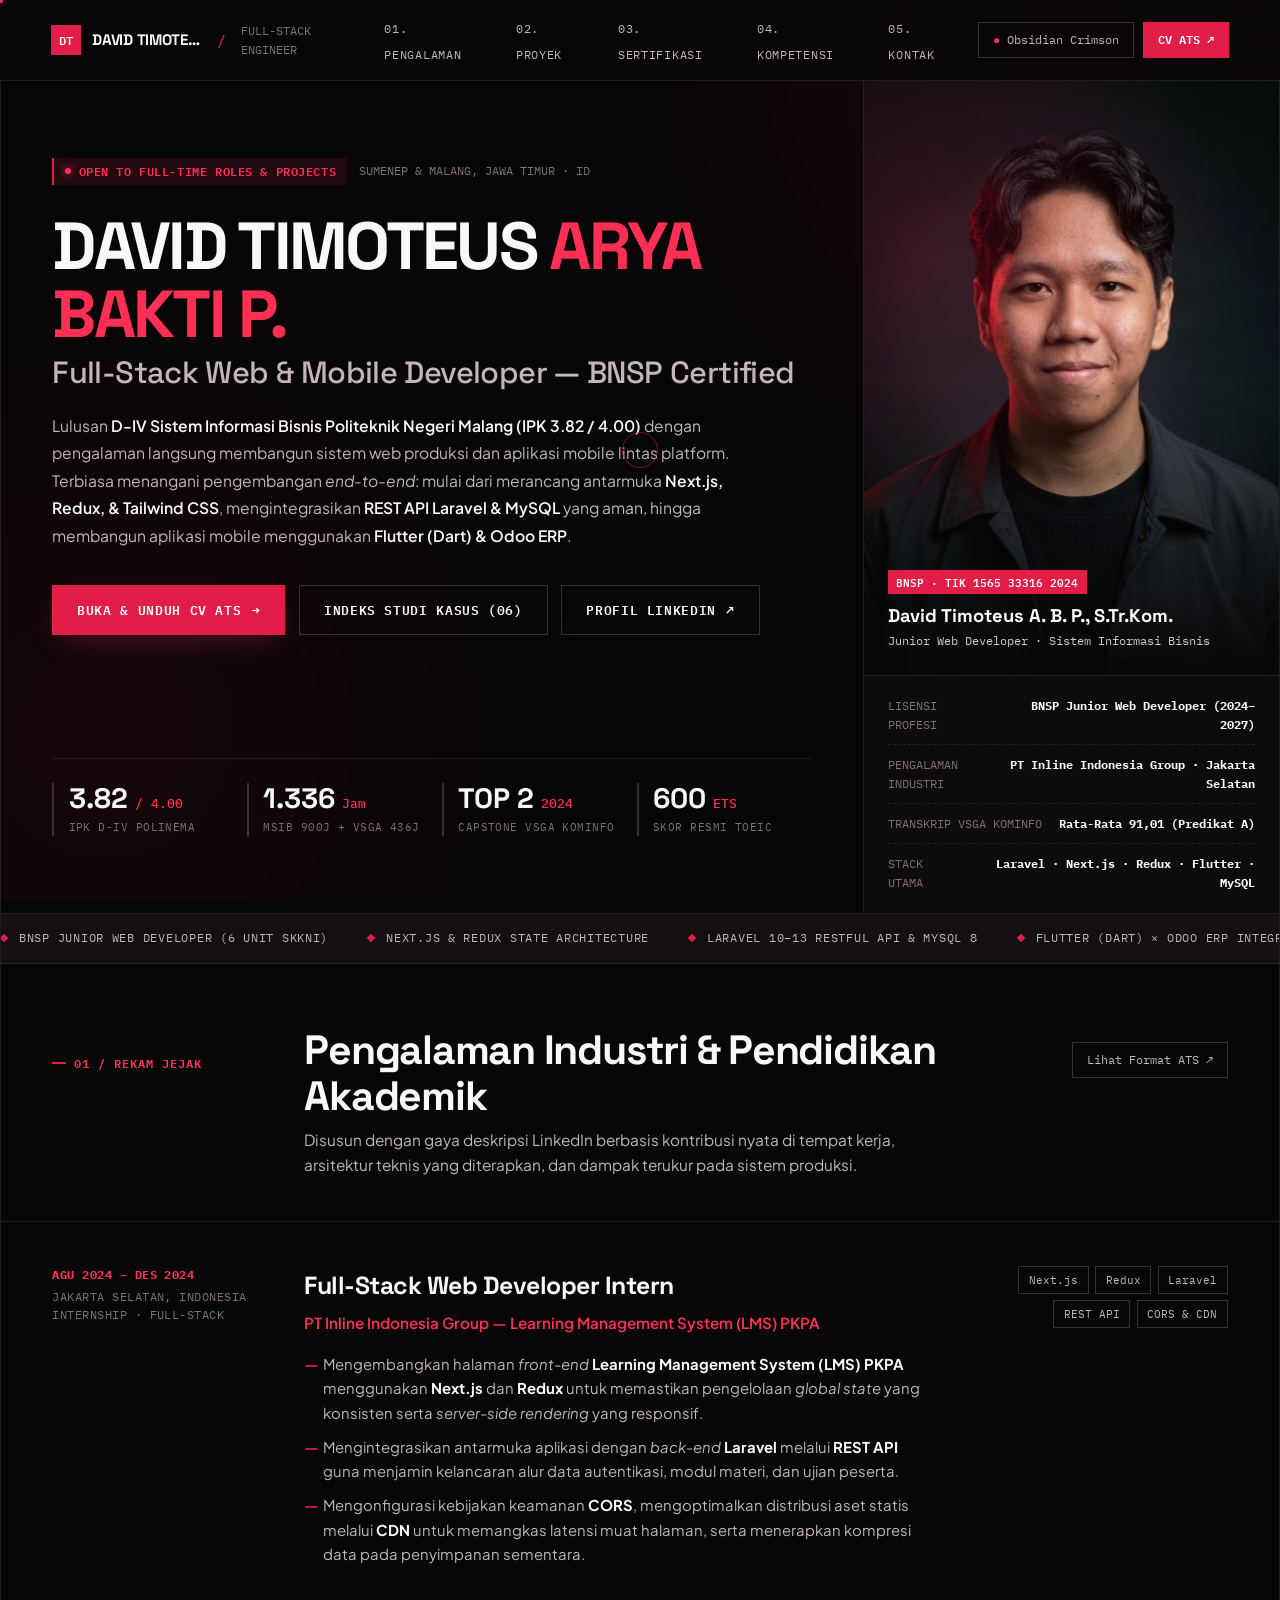
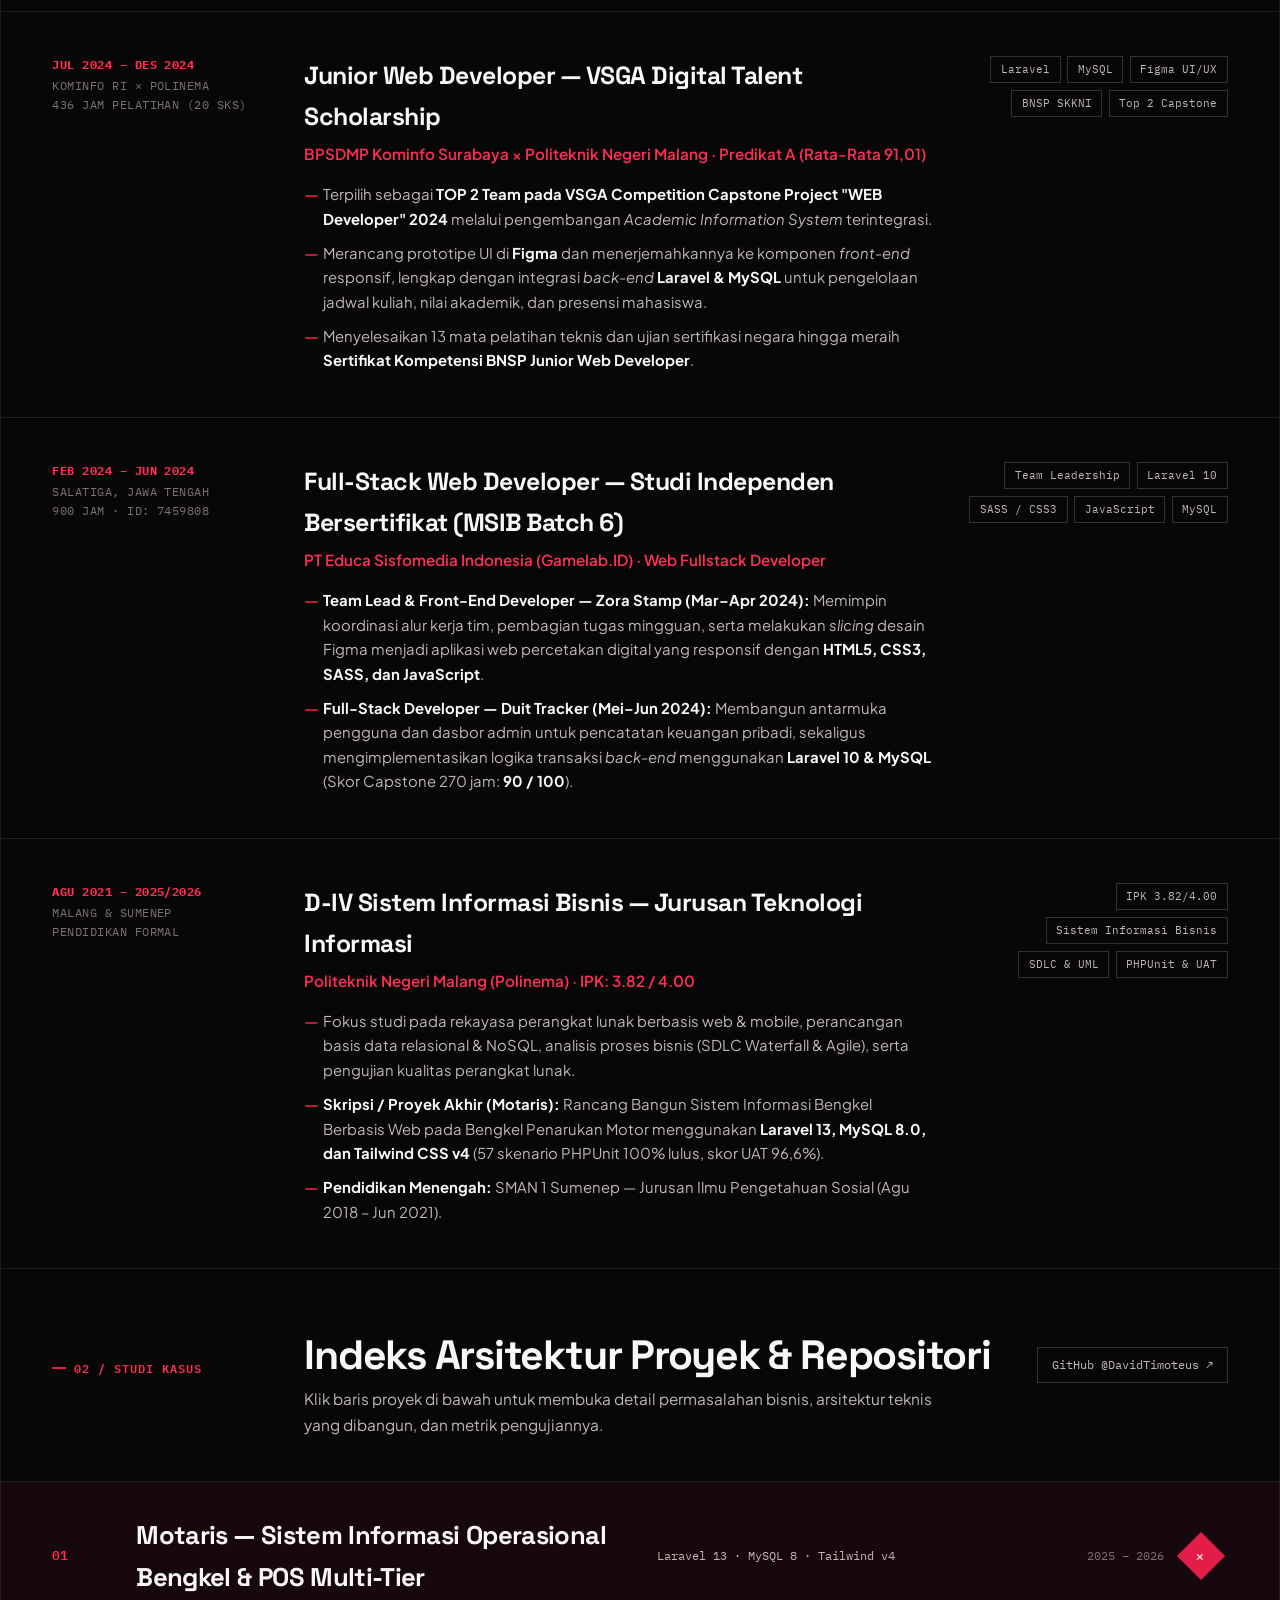
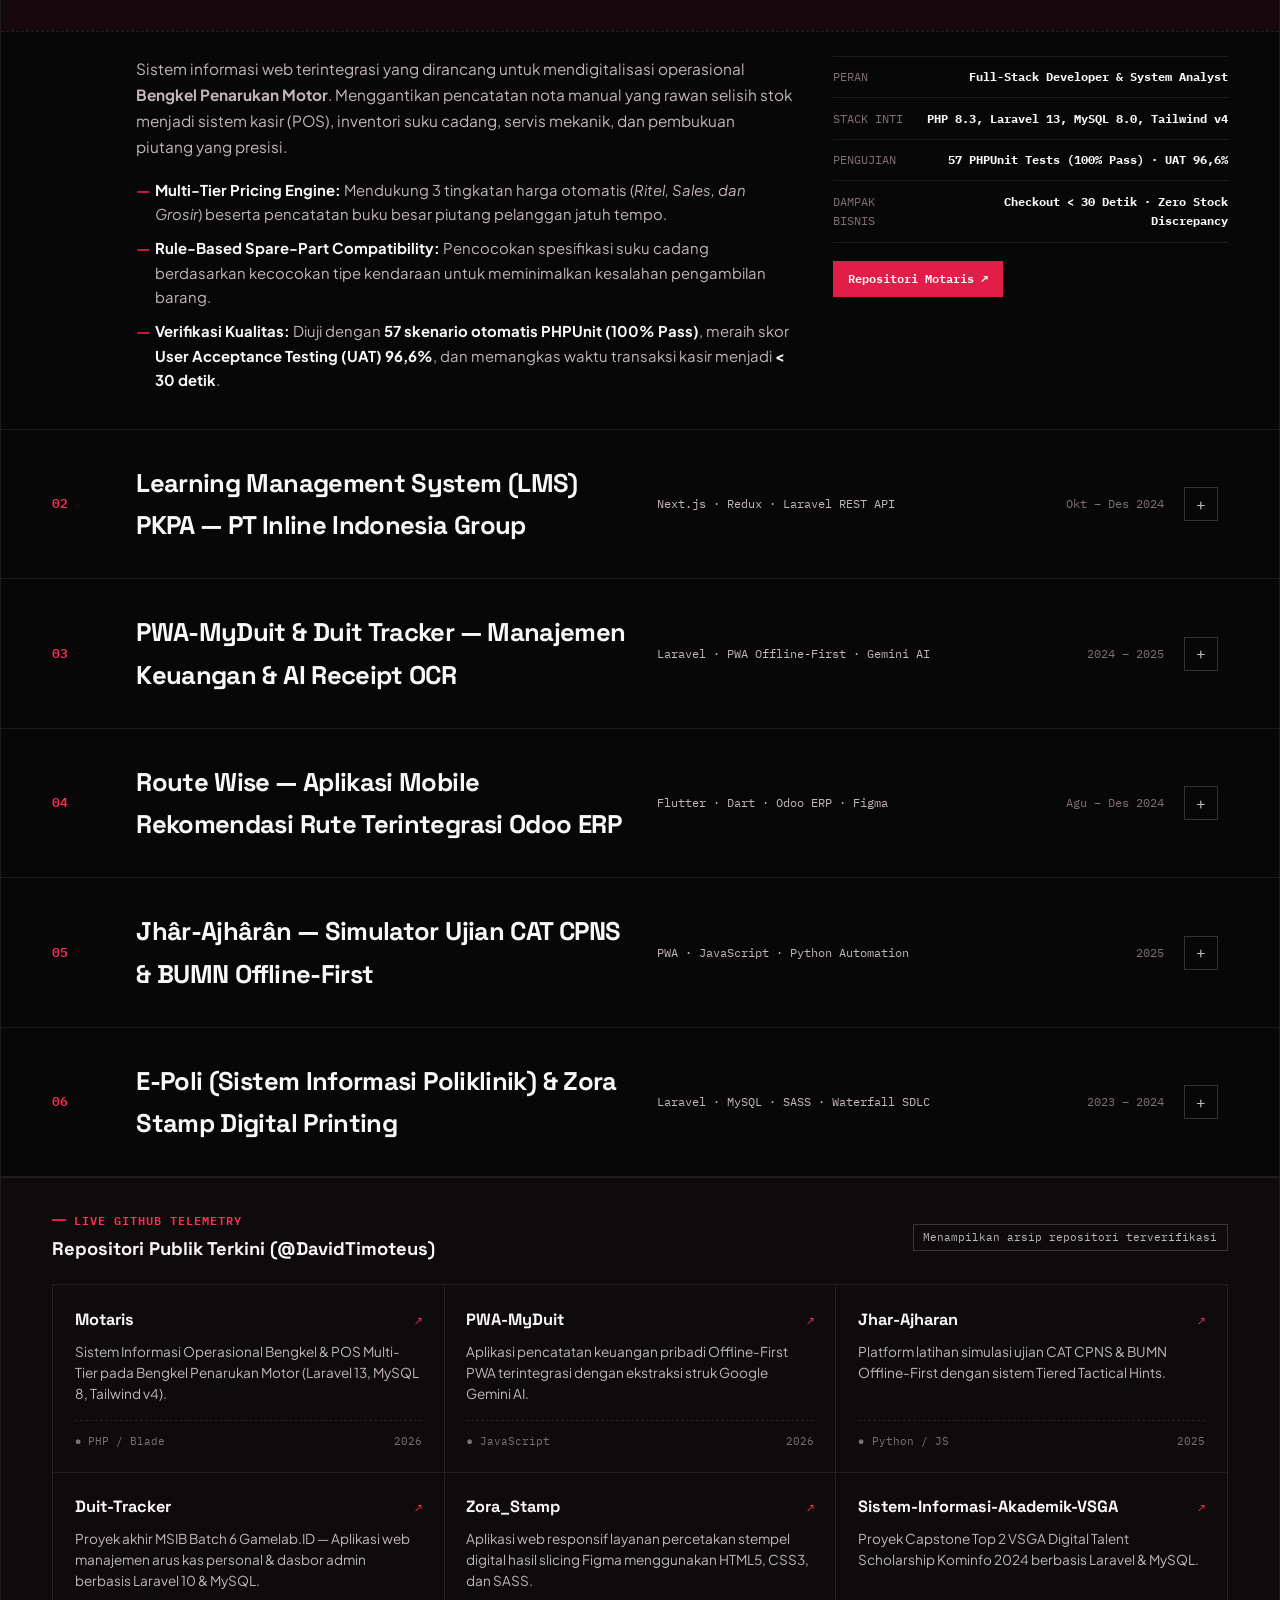
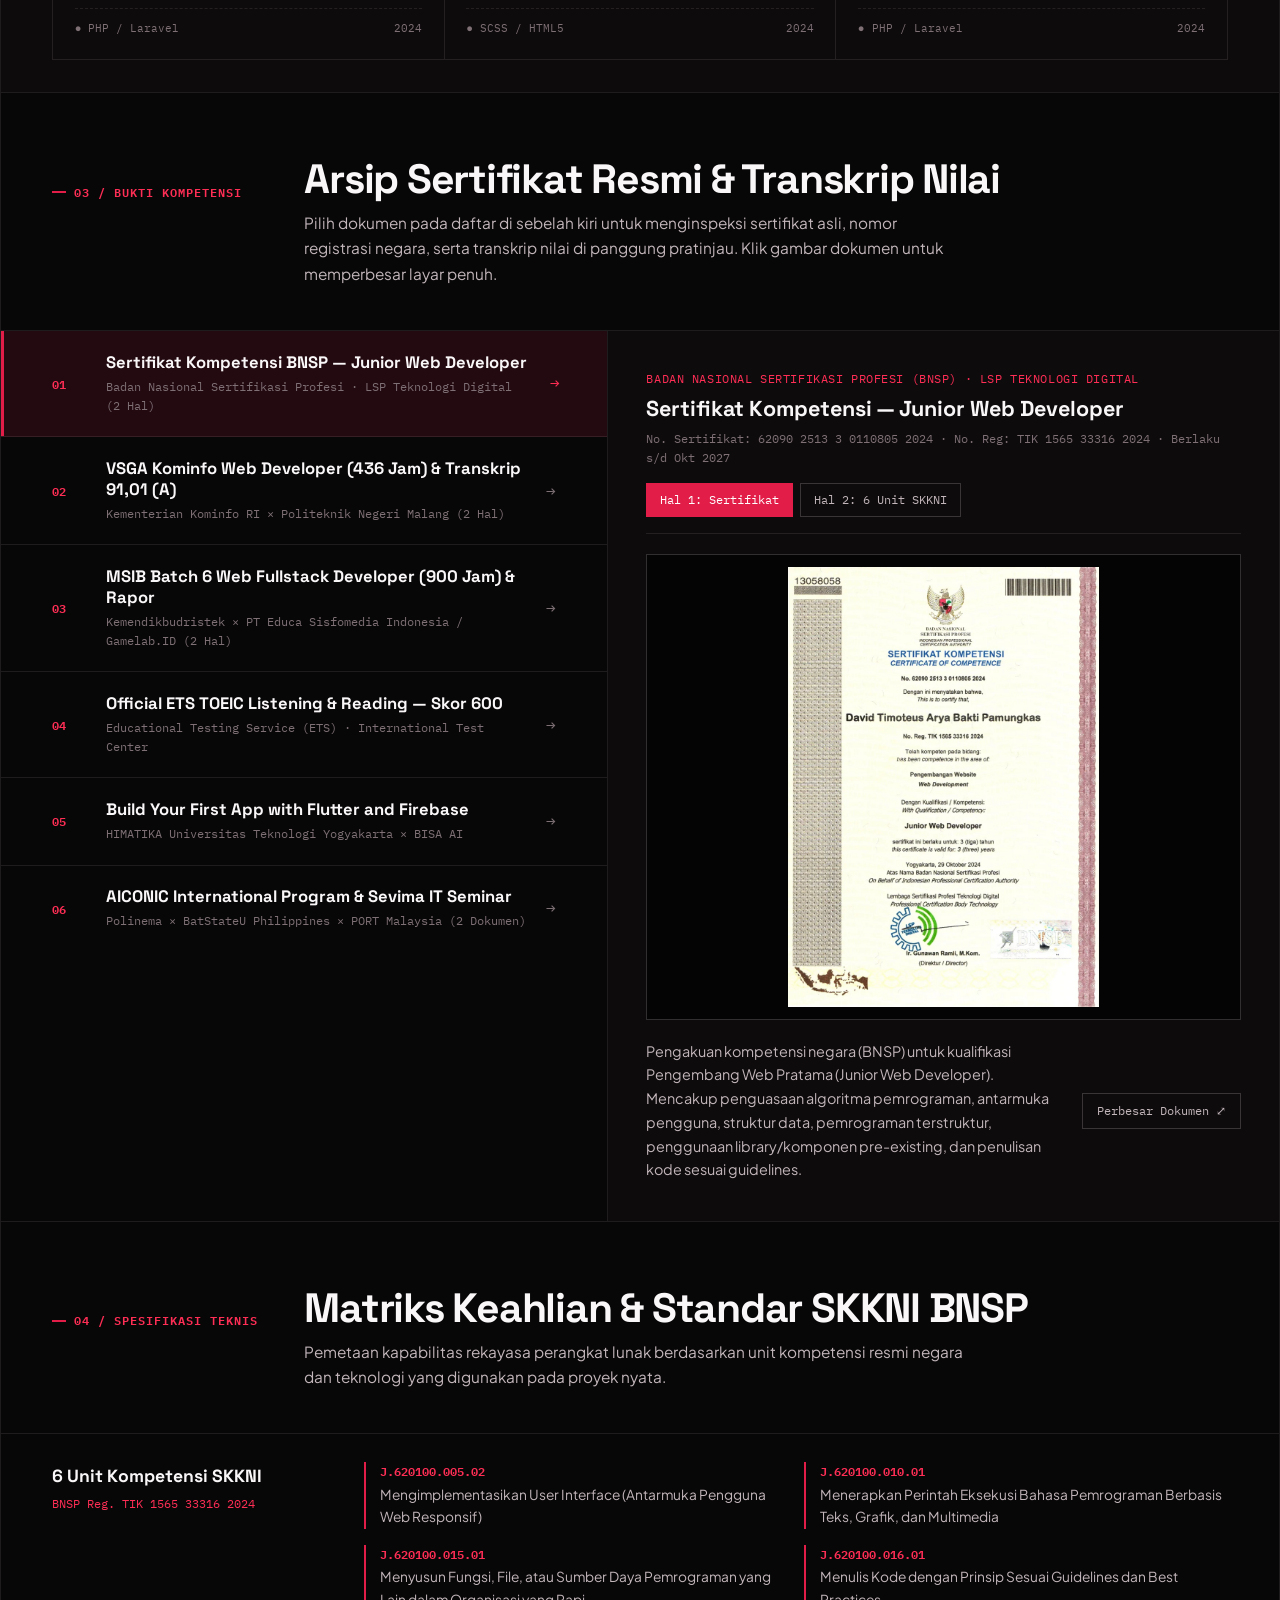
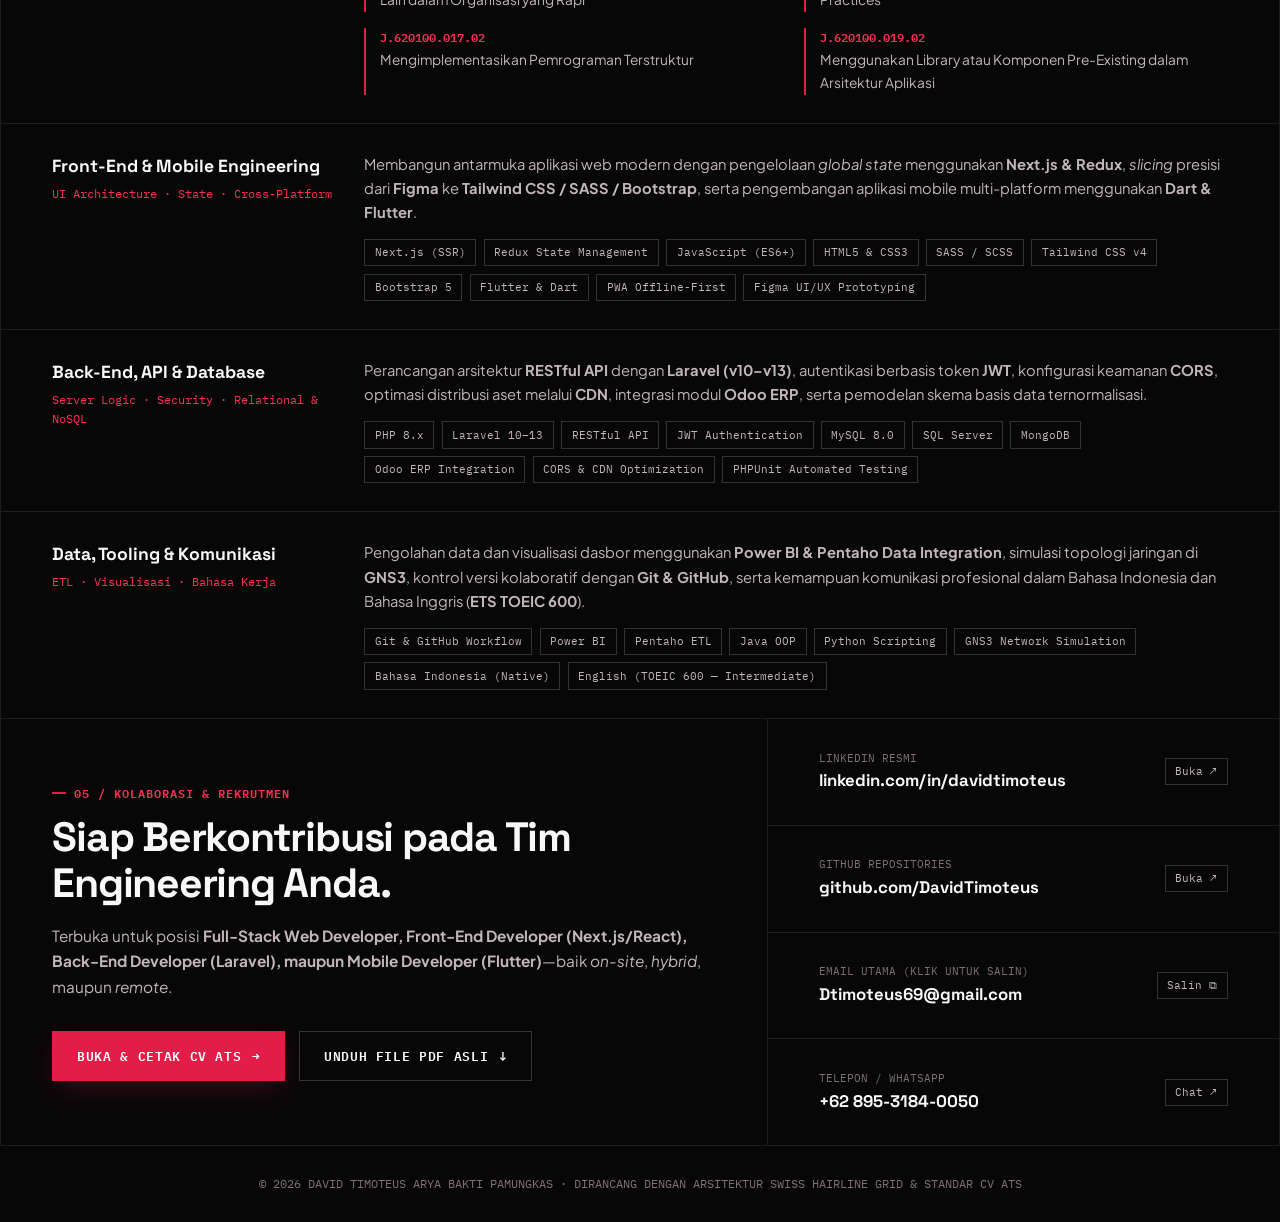
==== commit b37dee6e: "feat: architectural swiss grid redesign, mobile responsiveness, ATS CV engine, verified certificates" ====
--- a/index.html
+++ b/index.html
@@ -3,1109 +3,1271 @@
 <head>
   <meta charset="UTF-8" />
   <meta name="viewport" content="width=device-width, initial-scale=1.0" />
-  <title>David Timoteus — Full-Stack Software Engineer &amp; Systems Architect</title>
-  <meta name="description" content="Portofolio Rekayasa Perangkat Lunak David Timoteus Arya Bakti Pamungkas — Full-Stack Software Engineer (Laravel, JavaScript/TypeScript, Offline-First PWA, Flutter × Odoo ERP, & AI Integration)." />
+  <title>David Timoteus | Full-Stack Web &amp; Mobile Developer — Portofolio &amp; CV ATS</title>
+  <meta name="description" content="Portofolio resmi David Timoteus Arya Bakti Pamungkas — Full-Stack Web & Mobile Developer, lulusan D-IV Sistem Informasi Bisnis Politeknik Negeri Malang (IPK 3.82/4.00), tersertifikasi BNSP Junior Web Developer & Top 2 Capstone VSGA Kominfo." />
   <meta name="author" content="David Timoteus Arya Bakti Pamungkas" />
   <meta name="theme-color" content="#e11d48" />
 
-  <!-- Open Graph / Social Sharing Metadata -->
+  <!-- Open Graph / LinkedIn -->
   <meta property="og:type" content="website" />
-  <meta property="og:title" content="David Timoteus — Full-Stack Software Engineer &amp; Systems Architect" />
-  <meta property="og:description" content="Merancang sistem web enterprise, aplikasi PWA offline-first, dan integrasi AI/ERP dengan dampak operasional terukur." />
+  <meta property="og:title" content="David Timoteus — Full-Stack Web &amp; Mobile Developer" />
+  <meta property="og:description" content="D-IV Sistem Informasi Bisnis Polinema (IPK 3.82/4.00) | Tersertifikasi BNSP Junior Web Developer | Next.js, Laravel, Flutter &amp; MySQL." />
   <meta property="og:image" content="assets/img/profile-editorial-opt.jpg" />
 
-  <!-- Favicon -->
   <link rel="icon" type="image/svg+xml" href="assets/img/favicon.svg" />
-
-  <!-- Google Fonts: Space Grotesk (Display), Plus Jakarta Sans (Body), IBM Plex Mono (Technical) -->
   <link rel="preconnect" href="https://fonts.googleapis.com" />
   <link rel="preconnect" href="https://fonts.gstatic.com" crossorigin />
-  <link href="https://fonts.googleapis.com/css2?family=IBM+Plex+Mono:wght@400;500;600&family=Plus+Jakarta+Sans:wght@400;500;600;700&family=Space+Grotesk:wght@500;600;700&display=swap" rel="stylesheet" />
-
-  <!-- Core Stylesheet -->
+  <link href="https://fonts.googleapis.com/css2?family=IBM+Plex+Mono:wght@400;500;600&family=Plus+Jakarta+Sans:wght@400;500;600;700;800&family=Space+Grotesk:wght@500;600;700&display=swap" rel="stylesheet" />
+
   <link rel="stylesheet" href="assets/css/main.css" />
-
-  <!-- Structured JSON-LD Schema for Recruiters & Search Engines -->
-  <script type="application/ld+json">
-  {
-    "@context": "https://schema.org",
-    "@type": "Person",
-    "name": "David Timoteus Arya Bakti Pamungkas",
-    "alternateName": "David Timoteus",
-    "jobTitle": "Full-Stack Software Engineer",
-    "alumniOf": {
-      "@type": "CollegeOrUniversity",
-      "name": "Politeknik Negeri Malang"
-    },
-    "url": "https://davidtimoteus.github.io/Portofolioku/",
-    "sameAs": [
-      "https://github.com/DavidTimoteus",
-      "https://linkedin.com/in/DavidTimoteus",
-      "https://instagram.com/DavidTimoteus"
-    ]
-  }
-  </script>
 </head>
 <body>
-  <!-- Scroll Telemetry Progress Bar -->
-  <div class="scroll-progress-track" aria-hidden="true">
-    <div class="scroll-progress-bar" id="scroll-progress-bar"></div>
+  <!-- Top Scroll Progress Line -->
+  <div class="scroll-line" id="scroll-line" aria-hidden="true"></div>
+
+  <!-- Custom Magnetic Cursor (Desktop Only) -->
+  <div class="cursor-dot" id="cursor-dot" aria-hidden="true"></div>
+  <div class="cursor-ring" id="cursor-ring" aria-hidden="true"></div>
+
+  <!-- Ambient Crimson Background Lighting -->
+  <div class="ambient-light" aria-hidden="true">
+    <div class="ambient-glow"></div>
+    <div class="ambient-glow ambient-glow--left"></div>
   </div>
 
-  <!-- Architectural Crimson Grid & Ambient Backdrop -->
-  <div class="ambient-canvas" aria-hidden="true">
-    <div class="ambient-grid"></div>
-    <div class="ambient-orb ambient-orb--primary"></div>
-    <div class="ambient-orb ambient-orb--secondary"></div>
-  </div>
-
-  <!-- =====================================================================
-       STICKY COMMAND HEADER
-       ===================================================================== -->
-  <header class="site-header">
-    <nav class="nav-shell" aria-label="Navigasi Utama">
-      <a href="#overview" class="brand-mark">
-        <span class="brand-monogram">DT</span>
-        <span>DAVID TIMOTEUS</span>
-        <span class="brand-status-dot" title="Open to Full-Time &amp; Engineering Collaboration"></span>
+  <!-- ========================================================================
+       ARCHITECTURAL STICKY TOP BAR (CLEAN DESKTOP & ZERO-OVERFLOW MOBILE)
+       ======================================================================== -->
+  <header class="topbar">
+    <div class="topbar-inner">
+      <a href="#top" class="brand" aria-label="Beranda David Timoteus">
+        <span class="brand-mark">DT</span>
+        <span class="brand-title">DAVID TIMOTEUS</span>
+        <span class="brand-sep">/</span>
+        <span class="brand-sub">FULL-STACK ENGINEER</span>
       </a>
 
-      <ul class="nav-links" id="nav-links-list">
-        <li><a href="#overview" class="nav-link is-active" data-i18n="nav_overview">Ringkasan</a></li>
-        <li><a href="#case-studies" class="nav-link" data-i18n="nav_work">Studi Kasus</a></li>
-        <li><a href="#repositories" class="nav-link" data-i18n="nav_repos">Eksplorasi Repo</a></li>
-        <li><a href="#competencies" class="nav-link" data-i18n="nav_stack">Kompetensi</a></li>
-        <li><a href="#trajectory" class="nav-link" data-i18n="nav_trajectory">Rekam Jejak</a></li>
-        <li><a href="#contact" class="nav-link" data-i18n="nav_contact">Kontak</a></li>
-      </ul>
-
-      <div class="nav-actions">
-        <button type="button" class="theme-cycle-btn" id="theme-cycle-btn" title="Ganti Atmosfer Palet Merah">
-          <span style="width: 8px; height: 8px; border-radius: 50%; background: var(--red-primary); display: inline-block;"></span>
-          <span id="theme-label">Obsidian</span>
+      <nav aria-label="Navigasi Utama">
+        <ul class="nav-links" id="nav-links">
+          <li><a href="#pengalaman" class="nav-link">01. Pengalaman</a></li>
+          <li><a href="#proyek" class="nav-link">02. Proyek</a></li>
+          <li><a href="#sertifikasi" class="nav-link">03. Sertifikasi</a></li>
+          <li><a href="#keahlian" class="nav-link">04. Kompetensi</a></li>
+          <li><a href="#kontak" class="nav-link">05. Kontak</a></li>
+        </ul>
+      </nav>
+
+      <div class="topbar-actions">
+        <button type="button" class="action-btn" id="theme-switch-btn" title="Ganti Karakter Warna Crimson">
+          <span aria-hidden="true" style="color: var(--red-bright);">●</span>
+          <span class="theme-text" id="theme-label">Obsidian Crimson</span>
         </button>
 
-        <button type="button" class="lang-toggle" id="lang-toggle-btn" title="Switch Language (ID / EN)">
-          ID
+        <button type="button" class="action-btn action-btn--primary" data-open-ats>
+          <span>CV ATS</span>
+          <span aria-hidden="true">↗</span>
         </button>
 
-        <button type="button" class="cmd-trigger" id="cmd-trigger-btn" title="Buka Command Palette (Ctrl+K)">
-          <span class="cmd-label">Command</span>
-          <span class="kbd-pill">Ctrl K</span>
-        </button>
-
-        <button type="button" class="mobile-menu-btn" id="mobile-menu-btn" aria-label="Buka Menu Navigasi" aria-expanded="false">
+        <button type="button" class="burger-btn" id="burger-btn" aria-label="Buka Menu Navigasi" aria-expanded="false">
           <svg width="18" height="18" viewBox="0 0 24 24" fill="none" stroke="currentColor" stroke-width="2">
-            <path d="M4 7h16M4 12h16M4 17h12" />
+            <line x1="3" y1="6" x2="21" y2="6"></line>
+            <line x1="3" y1="12" x2="21" y2="12"></line>
+            <line x1="3" y1="18" x2="21" y2="18"></line>
           </svg>
         </button>
       </div>
-    </nav>
+    </div>
   </header>
 
-  <main>
-    <!-- ===================================================================
-         01 // HERO SECTION — ASYMMETRIC SWISS EDITORIAL + STUDIO PORTRAIT
-         =================================================================== -->
-    <section class="hero-section" id="overview">
-      <div class="container">
-        <div class="hero-grid">
-          <!-- Left Column: Narrative & Engineering Metrics -->
-          <div data-reveal>
-            <div class="telemetry-banner">
-              <span class="pulse-badge">
-                <span class="pulse-dot"></span>
-                <span data-i18n="telemetry_badge">TERSEDIA UNTUK HIRE &amp; KOLABORASI</span>
+  <!-- ========================================================================
+       ARCHITECTURAL HAIRLINE FRAME
+       ======================================================================== -->
+  <main class="arch-frame" id="top">
+
+    <!-- ======================================================================
+         HERO — SWISS EDITORIAL ASYMMETRIC SPLIT
+         ====================================================================== -->
+    <section class="hero">
+      <div class="hero-grid">
+        <!-- Left Column: Editorial Headline, LinkedIn Bio & Telemetry Ledger -->
+        <div class="hero-main">
+          <div>
+            <div class="eyebrow-row" data-reveal>
+              <span class="live-pill">
+                <span class="live-dot"></span>
+                Open to Full-Time Roles &amp; Projects
               </span>
-              <span data-i18n="telemetry_text">Full-Stack Software Engineer • Malang, ID (UTC+7)</span>
-            </div>
-
-            <h1 class="hero-title"
-                data-lang-id="Merancang sistem <span class='accent-crimson'>enterprise</span> &amp; aplikasi <span class='accent-crimson'>offline-first</span> yang presisi. <span class='mono-tag'>v2026.11</span>"
-                data-lang-en="Engineering high-precision <span class='accent-crimson'>enterprise systems</span> &amp; <span class='accent-crimson'>offline-first</span> web apps. <span class='mono-tag'>v2026.11</span>">
-              Merancang sistem <span class="accent-crimson">enterprise</span> &amp; aplikasi <span class="accent-crimson">offline-first</span> yang presisi.
-              <span class="mono-tag">v2026.11</span>
+              <span class="eyebrow-loc">SUMENEP &amp; MALANG, JAWA TIMUR · ID</span>
+            </div>
+
+            <h1 class="hero-display" data-reveal>
+              DAVID TIMOTEUS
+              <span class="red-stroke">ARYA BAKTI P.</span>
+              <span class="role-line">Full-Stack Web &amp; Mobile Developer — BNSP Certified</span>
             </h1>
 
-            <p class="hero-lead"
-               data-lang-id="Halo, saya <strong>David Timoteus Arya Bakti Pamungkas</strong> — Software Engineer berfokus pada arsitektur <strong>Laravel</strong>, <strong>JavaScript / TypeScript PWA</strong>, integrasi <strong>AI (Google Gemini OCR)</strong>, serta ekosistem <strong>Flutter × Odoo ERP</strong>. Saya mengubah proses bisnis yang kompleks menjadi perangkat lunak produksi yang teruji secara otomatis dan berdampak langsung pada kecepatan operasional."
-               data-lang-en="Hi, I'm <strong>David Timoteus Arya Bakti Pamungkas</strong> — a Software Engineer specializing in <strong>Laravel</strong> architectures, <strong>JavaScript / TypeScript Offline-First PWAs</strong>, <strong>Google Gemini AI OCR</strong> integration, and <strong>Flutter × Odoo ERP</strong> ecosystems. I turn complex business workflows into automated, production-tested software with measurable operational impact.">
-              Halo, saya <strong>David Timoteus Arya Bakti Pamungkas</strong> — Software Engineer berfokus pada arsitektur <strong>Laravel</strong>, <strong>JavaScript / TypeScript PWA</strong>, integrasi <strong>AI (Google Gemini OCR)</strong>, serta ekosistem <strong>Flutter × Odoo ERP</strong>. Saya mengubah proses bisnis yang kompleks menjadi perangkat lunak produksi yang teruji secara otomatis dan berdampak langsung pada kecepatan operasional.
+            <p class="hero-narrative" data-reveal>
+              Lulusan <strong>D-IV Sistem Informasi Bisnis Politeknik Negeri Malang (IPK 3.82 / 4.00)</strong> dengan pengalaman langsung membangun sistem web produksi dan aplikasi mobile lintas platform. Terbiasa menangani pengembangan <em>end-to-end</em>: mulai dari merancang antarmuka <strong>Next.js, Redux, &amp; Tailwind CSS</strong>, mengintegrasikan <strong>REST API Laravel &amp; MySQL</strong> yang aman, hingga membangun aplikasi mobile menggunakan <strong>Flutter (Dart) &amp; Odoo ERP</strong>.
             </p>
 
-            <div class="hero-cta-row">
-              <a href="#case-studies" class="btn btn--primary">
-                <span data-i18n="hero_cta_primary">Lihat Studi Kasus Produksi</span>
-                <svg width="16" height="16" viewBox="0 0 24 24" fill="none" stroke="currentColor" stroke-width="2.2">
-                  <path d="M5 12h14M13 5l7 7-7 7" />
-                </svg>
+            <div class="hero-cta-group" data-reveal>
+              <button type="button" class="btn-editorial btn-editorial--red" data-open-ats>
+                <span>Buka &amp; Unduh CV ATS</span>
+                <span aria-hidden="true">→</span>
+              </button>
+              <a href="#proyek" class="btn-editorial btn-editorial--outline">
+                <span>Indeks Studi Kasus (06)</span>
               </a>
-              <a href="#competencies" class="btn btn--secondary" data-i18n="hero_cta_secondary">
-                Bedah Kompetensi &amp; CV
+              <a href="https://www.linkedin.com/in/davidtimoteus" target="_blank" rel="noopener" class="btn-editorial btn-editorial--outline">
+                <span>Profil LinkedIn</span>
+                <span aria-hidden="true">↗</span>
               </a>
-              <button type="button" class="btn btn--ghost" onclick="window.print()">
-                <svg width="15" height="15" viewBox="0 0 24 24" fill="none" stroke="currentColor" stroke-width="2">
-                  <path d="M6 9V2h12v7M6 18H4a2 2 0 01-2-2v-5a2 2 0 012-2h16a2 2 0 012 2v5a2 2 0 01-2 2h-2M6 14h12v8H6z" />
-                </svg>
-                <span>Export CV / Print</span>
-              </button>
-            </div>
-
-            <!-- Verifiable Engineering Proof Bar -->
-            <div class="hero-proof-strip">
-              <div class="proof-item">
-                <div class="proof-value" data-count="30" data-prefix="&lt; " data-suffix=" dtk">&lt; 30<span class="unit"> dtk</span></div>
-                <div class="proof-label" data-i18n="proof_1_label">Waktu Transaksi POS (Motaris)</div>
+            </div>
+          </div>
+
+          <!-- 4-Column Architectural Stat Strip -->
+          <div class="hero-ledger" data-reveal>
+            <div class="ledger-stat">
+              <div class="ledger-val">3.82 <small>/ 4.00</small></div>
+              <div class="ledger-lbl">IPK D-IV Polinema</div>
+            </div>
+            <div class="ledger-stat">
+              <div class="ledger-val">1.336 <small>Jam</small></div>
+              <div class="ledger-lbl">MSIB 900j + VSGA 436j</div>
+            </div>
+            <div class="ledger-stat">
+              <div class="ledger-val">TOP 2 <small>2024</small></div>
+              <div class="ledger-lbl">Capstone VSGA Kominfo</div>
+            </div>
+            <div class="ledger-stat">
+              <div class="ledger-val">600 <small>ETS</small></div>
+              <div class="ledger-lbl">Skor Resmi TOEIC</div>
+            </div>
+          </div>
+        </div>
+
+        <!-- Right Column: Studio Editorial Portrait & Verified Telemetry -->
+        <aside class="hero-aside" data-reveal>
+          <div class="portrait-showcase">
+            <picture>
+              <source srcset="assets/img/profile-editorial.webp" type="image/webp" />
+              <img
+                src="assets/img/profile-editorial-opt.jpg"
+                alt="Potret Studio Editorial David Timoteus Arya Bakti Pamungkas"
+                width="720"
+                height="900"
+                fetchpriority="high"
+              />
+            </picture>
+            <div class="portrait-crimson-wash" aria-hidden="true"></div>
+            <div class="portrait-overlay-meta">
+              <span class="portrait-tag">BNSP · TIK 1565 33316 2024</span>
+              <div class="portrait-caption-title">David Timoteus A. B. P., S.Tr.Kom.</div>
+              <div class="portrait-caption-sub">Junior Web Developer · Sistem Informasi Bisnis</div>
+            </div>
+          </div>
+
+          <div class="aside-credentials">
+            <div class="cred-line">
+              <span>LISENSI PROFESI</span>
+              <strong>BNSP Junior Web Developer (2024–2027)</strong>
+            </div>
+            <div class="cred-line">
+              <span>PENGALAMAN INDUSTRI</span>
+              <strong>PT Inline Indonesia Group · Jakarta Selatan</strong>
+            </div>
+            <div class="cred-line">
+              <span>TRANSKRIP VSGA KOMINFO</span>
+              <strong>Rata-Rata 91,01 (Predikat A)</strong>
+            </div>
+            <div class="cred-line">
+              <span>STACK UTAMA</span>
+              <strong>Laravel · Next.js · Redux · Flutter · MySQL</strong>
+            </div>
+          </div>
+        </aside>
+      </div>
+    </section>
+
+    <!-- ======================================================================
+         KINETIC MARQUEE BAND
+         ====================================================================== -->
+    <div class="ticker-band" aria-label="Ringkasan Kompetensi Teknis">
+      <div class="ticker-track">
+        <span class="ticker-item"><span class="ticker-dot"></span> BNSP JUNIOR WEB DEVELOPER (6 UNIT SKKNI)</span>
+        <span class="ticker-item"><span class="ticker-dot"></span> NEXT.JS &amp; REDUX STATE ARCHITECTURE</span>
+        <span class="ticker-item"><span class="ticker-dot"></span> LARAVEL 10–13 RESTFUL API &amp; MYSQL 8</span>
+        <span class="ticker-item"><span class="ticker-dot"></span> FLUTTER (DART) × ODOO ERP INTEGRATION</span>
+        <span class="ticker-item"><span class="ticker-dot"></span> TOP 2 CAPSTONE PROJECT VSGA KOMINFO 2024</span>
+        <span class="ticker-item"><span class="ticker-dot"></span> MSIB BATCH 6 GAMELAB.ID (900 JAM)</span>
+        <span class="ticker-item"><span class="ticker-dot"></span> ETS TOEIC SCORE 600 (LISTENING 370 · READING 230)</span>
+        <!-- Duplicate for seamless infinite loop -->
+        <span class="ticker-item" aria-hidden="true"><span class="ticker-dot"></span> BNSP JUNIOR WEB DEVELOPER (6 UNIT SKKNI)</span>
+        <span class="ticker-item" aria-hidden="true"><span class="ticker-dot"></span> NEXT.JS &amp; REDUX STATE ARCHITECTURE</span>
+        <span class="ticker-item" aria-hidden="true"><span class="ticker-dot"></span> LARAVEL 10–13 RESTFUL API &amp; MYSQL 8</span>
+        <span class="ticker-item" aria-hidden="true"><span class="ticker-dot"></span> FLUTTER (DART) × ODOO ERP INTEGRATION</span>
+        <span class="ticker-item" aria-hidden="true"><span class="ticker-dot"></span> TOP 2 CAPSTONE PROJECT VSGA KOMINFO 2024</span>
+        <span class="ticker-item" aria-hidden="true"><span class="ticker-dot"></span> MSIB BATCH 6 GAMELAB.ID (900 JAM)</span>
+        <span class="ticker-item" aria-hidden="true"><span class="ticker-dot"></span> ETS TOEIC SCORE 600 (LISTENING 370 · READING 230)</span>
+      </div>
+    </div>
+
+    <!-- ======================================================================
+         01. EXPERIENCE & EDUCATION LEDGER (ARCHITECTURAL 3-COLUMN TABLE)
+         ====================================================================== -->
+    <section class="ed-section" id="pengalaman">
+      <div class="ed-section-head" data-reveal>
+        <div class="ed-index">01 / REKAM JEJAK</div>
+        <div>
+          <h2 class="ed-title">Pengalaman Industri &amp; Pendidikan Akademik</h2>
+          <p class="ed-sub">
+            Disusun dengan gaya deskripsi LinkedIn berbasis kontribusi nyata di tempat kerja, arsitektur teknis yang diterapkan, dan dampak terukur pada sistem produksi.
+          </p>
+        </div>
+        <button type="button" class="action-btn" data-open-ats>
+          <span>Lihat Format ATS</span>
+          <span aria-hidden="true">↗</span>
+        </button>
+      </div>
+
+      <!-- Row 1: PT Inline Indonesia Group -->
+      <article class="ledger-row" data-reveal>
+        <div class="ledger-period">
+          <strong>AGU 2024 – DES 2024</strong>
+          Jakarta Selatan, Indonesia<br />
+          Internship · Full-Stack
+        </div>
+        <div>
+          <h3 class="ledger-role">Full-Stack Web Developer Intern</h3>
+          <div class="ledger-org">PT Inline Indonesia Group — Learning Management System (LMS) PKPA</div>
+          <ul class="ledger-points">
+            <li>
+              Mengembangkan halaman <em>front-end</em> <strong>Learning Management System (LMS) PKPA</strong> menggunakan <strong>Next.js</strong> dan <strong>Redux</strong> untuk memastikan pengelolaan <em>global state</em> yang konsisten serta <em>server-side rendering</em> yang responsif.
+            </li>
+            <li>
+              Mengintegrasikan antarmuka aplikasi dengan <em>back-end</em> <strong>Laravel</strong> melalui <strong>REST API</strong> guna menjamin kelancaran alur data autentikasi, modul materi, dan ujian peserta.
+            </li>
+            <li>
+              Mengonfigurasi kebijakan keamanan <strong>CORS</strong>, mengoptimalkan distribusi aset statis melalui <strong>CDN</strong> untuk memangkas latensi muat halaman, serta menerapkan kompresi data pada penyimpanan sementara.
+            </li>
+          </ul>
+        </div>
+        <div class="ledger-tags">
+          <span class="tag-mono">Next.js</span>
+          <span class="tag-mono">Redux</span>
+          <span class="tag-mono">Laravel</span>
+          <span class="tag-mono">REST API</span>
+          <span class="tag-mono">CORS &amp; CDN</span>
+        </div>
+      </article>
+
+      <!-- Row 2: VSGA Digital Talent Scholarship -->
+      <article class="ledger-row" data-reveal>
+        <div class="ledger-period">
+          <strong>JUL 2024 – DES 2024</strong>
+          Kominfo RI × Polinema<br />
+          436 Jam Pelatihan (20 SKS)
+        </div>
+        <div>
+          <h3 class="ledger-role">Junior Web Developer — VSGA Digital Talent Scholarship</h3>
+          <div class="ledger-org">BPSDMP Kominfo Surabaya × Politeknik Negeri Malang · Predikat A (Rata-Rata 91,01)</div>
+          <ul class="ledger-points">
+            <li>
+              Terpilih sebagai <strong>TOP 2 Team pada VSGA Competition Capstone Project "WEB Developer" 2024</strong> melalui pengembangan <em>Academic Information System</em> terintegrasi.
+            </li>
+            <li>
+              Merancang prototipe UI di <strong>Figma</strong> dan menerjemahkannya ke komponen <em>front-end</em> responsif, lengkap dengan integrasi <em>back-end</em> <strong>Laravel &amp; MySQL</strong> untuk pengelolaan jadwal kuliah, nilai akademik, dan presensi mahasiswa.
+            </li>
+            <li>
+              Menyelesaikan 13 mata pelatihan teknis dan ujian sertifikasi negara hingga meraih <strong>Sertifikat Kompetensi BNSP Junior Web Developer</strong>.
+            </li>
+          </ul>
+        </div>
+        <div class="ledger-tags">
+          <span class="tag-mono">Laravel</span>
+          <span class="tag-mono">MySQL</span>
+          <span class="tag-mono">Figma UI/UX</span>
+          <span class="tag-mono">BNSP SKKNI</span>
+          <span class="tag-mono">Top 2 Capstone</span>
+        </div>
+      </article>
+
+      <!-- Row 3: MSIB Batch 6 Gamelab.ID -->
+      <article class="ledger-row" data-reveal>
+        <div class="ledger-period">
+          <strong>FEB 2024 – JUN 2024</strong>
+          Salatiga, Jawa Tengah<br />
+          900 Jam · ID: 7459808
+        </div>
+        <div>
+          <h3 class="ledger-role">Full-Stack Web Developer — Studi Independen Bersertifikat (MSIB Batch 6)</h3>
+          <div class="ledger-org">PT Educa Sisfomedia Indonesia (Gamelab.ID) · Web Fullstack Developer</div>
+          <ul class="ledger-points">
+            <li>
+              <strong>Team Lead &amp; Front-End Developer — Zora Stamp (Mar–Apr 2024):</strong> Memimpin koordinasi alur kerja tim, pembagian tugas mingguan, serta melakukan <em>slicing</em> desain Figma menjadi aplikasi web percetakan digital yang responsif dengan <strong>HTML5, CSS3, SASS, dan JavaScript</strong>.
+            </li>
+            <li>
+              <strong>Full-Stack Developer — Duit Tracker (Mei–Jun 2024):</strong> Membangun antarmuka pengguna dan dasbor admin untuk pencatatan keuangan pribadi, sekaligus mengimplementasikan logika transaksi <em>back-end</em> menggunakan <strong>Laravel 10 &amp; MySQL</strong> (Skor Capstone 270 jam: <strong>90 / 100</strong>).
+            </li>
+          </ul>
+        </div>
+        <div class="ledger-tags">
+          <span class="tag-mono">Team Leadership</span>
+          <span class="tag-mono">Laravel 10</span>
+          <span class="tag-mono">SASS / CSS3</span>
+          <span class="tag-mono">JavaScript</span>
+          <span class="tag-mono">MySQL</span>
+        </div>
+      </article>
+
+      <!-- Row 4: Politeknik Negeri Malang & SMAN 1 Sumenep -->
+      <article class="ledger-row" data-reveal>
+        <div class="ledger-period">
+          <strong>AGU 2021 – 2025/2026</strong>
+          Malang &amp; Sumenep<br />
+          Pendidikan Formal
+        </div>
+        <div>
+          <h3 class="ledger-role">D-IV Sistem Informasi Bisnis — Jurusan Teknologi Informasi</h3>
+          <div class="ledger-org">Politeknik Negeri Malang (Polinema) · IPK: 3.82 / 4.00</div>
+          <ul class="ledger-points">
+            <li>
+              Fokus studi pada rekayasa perangkat lunak berbasis web &amp; mobile, perancangan basis data relasional &amp; NoSQL, analisis proses bisnis (SDLC Waterfall &amp; Agile), serta pengujian kualitas perangkat lunak.
+            </li>
+            <li>
+              <strong>Skripsi / Proyek Akhir (Motaris):</strong> Rancang Bangun Sistem Informasi Bengkel Berbasis Web pada Bengkel Penarukan Motor menggunakan <strong>Laravel 13, MySQL 8.0, dan Tailwind CSS v4</strong> (57 skenario PHPUnit 100% lulus, skor UAT 96,6%).
+            </li>
+            <li>
+              <strong>Pendidikan Menengah:</strong> SMAN 1 Sumenep — Jurusan Ilmu Pengetahuan Sosial (Agu 2018 – Jun 2021).
+            </li>
+          </ul>
+        </div>
+        <div class="ledger-tags">
+          <span class="tag-mono">IPK 3.82/4.00</span>
+          <span class="tag-mono">Sistem Informasi Bisnis</span>
+          <span class="tag-mono">SDLC &amp; UML</span>
+          <span class="tag-mono">PHPUnit &amp; UAT</span>
+        </div>
+      </article>
+    </section>
+
+    <!-- ======================================================================
+         02. INTERACTIVE PROJECT ACCORDION INDEX (ZERO GENERIC CARDS)
+         ====================================================================== -->
+    <section class="ed-section" id="proyek">
+      <div class="ed-section-head" data-reveal>
+        <div class="ed-index">02 / STUDI KASUS</div>
+        <div>
+          <h2 class="ed-title">Indeks Arsitektur Proyek &amp; Repositori</h2>
+          <p class="ed-sub">
+            Klik baris proyek di bawah untuk membuka detail permasalahan bisnis, arsitektur teknis yang dibangun, dan metrik pengujiannya.
+          </p>
+        </div>
+        <a href="https://github.com/DavidTimoteus?tab=repositories" target="_blank" rel="noopener" class="action-btn">
+          <span>GitHub @DavidTimoteus</span>
+          <span aria-hidden="true">↗</span>
+        </a>
+      </div>
+
+      <!-- Project 01: Motaris (Open by Default) -->
+      <article class="project-accordion-item is-open" data-reveal>
+        <button type="button" class="project-trigger" aria-expanded="true">
+          <span class="proj-num">01</span>
+          <span class="proj-heading">Motaris — Sistem Informasi Operasional Bengkel &amp; POS Multi-Tier</span>
+          <span class="proj-context">Laravel 13 · MySQL 8 · Tailwind v4</span>
+          <span class="proj-year">2025 – 2026</span>
+          <span class="proj-icon" aria-hidden="true">+</span>
+        </button>
+        <div class="project-drawer">
+          <div class="project-drawer-inner">
+            <div class="project-drawer-content">
+              <div>
+                <p class="proj-desc">
+                  Sistem informasi web terintegrasi yang dirancang untuk mendigitalisasi operasional <strong>Bengkel Penarukan Motor</strong>. Menggantikan pencatatan nota manual yang rawan selisih stok menjadi sistem kasir (POS), inventori suku cadang, servis mekanik, dan pembukuan piutang yang presisi.
+                </p>
+                <ul class="ledger-points">
+                  <li>
+                    <strong>Multi-Tier Pricing Engine:</strong> Mendukung 3 tingkatan harga otomatis (<em>Ritel, Sales, dan Grosir</em>) beserta pencatatan buku besar piutang pelanggan jatuh tempo.
+                  </li>
+                  <li>
+                    <strong>Rule-Based Spare-Part Compatibility:</strong> Pencocokan spesifikasi suku cadang berdasarkan kecocokan tipe kendaraan untuk meminimalkan kesalahan pengambilan barang.
+                  </li>
+                  <li>
+                    <strong>Verifikasi Kualitas:</strong> Diuji dengan <strong>57 skenario otomatis PHPUnit (100% Pass)</strong>, meraih skor <strong>User Acceptance Testing (UAT) 96,6%</strong>, dan memangkas waktu transaksi kasir menjadi <strong>&lt; 30 detik</strong>.
+                  </li>
+                </ul>
               </div>
-              <div class="proof-item">
-                <div class="proof-value" data-count="96.6" data-decimals="1" data-suffix="%">96.6<span class="unit">%</span></div>
-                <div class="proof-label" data-i18n="proof_2_label">Skor UAT Kelayakan Sistem</div>
-              </div>
-              <div class="proof-item">
-                <div class="proof-value" data-count="57" data-suffix="/57 Pass">57<span class="unit">/57 Pass</span></div>
-                <div class="proof-label" data-i18n="proof_3_label">Skenario PHPUnit Otomatis</div>
-              </div>
-              <div class="proof-item">
-                <div class="proof-value" data-count="19" data-suffix="+ Repo">19<span class="unit">+ Repo</span></div>
-                <div class="proof-label" data-i18n="proof_4_label">Repositori &amp; Proyek Aktif</div>
-              </div>
-            </div>
-          </div>
-
-          <!-- Right Column: Restyled Editorial Portrait Card -->
-          <div class="portrait-stage" data-reveal data-reveal-delay="1">
-            <div class="portrait-card">
-              <div class="portrait-frame-header">
-                <div class="window-dots" aria-hidden="true">
-                  <span></span><span></span><span></span>
+              <div>
+                <div class="proj-spec-table">
+                  <div class="proj-spec-row"><span>PERAN</span><strong>Full-Stack Developer &amp; System Analyst</strong></div>
+                  <div class="proj-spec-row"><span>STACK INTI</span><strong>PHP 8.3, Laravel 13, MySQL 8.0, Tailwind v4</strong></div>
+                  <div class="proj-spec-row"><span>PENGUJIAN</span><strong>57 PHPUnit Tests (100% Pass) · UAT 96,6%</strong></div>
+                  <div class="proj-spec-row"><span>DAMPAK BISNIS</span><strong>Checkout &lt; 30 Detik · Zero Stock Discrepancy</strong></div>
                 </div>
-                <span>PORTRAIT // STUDIO_CRIMSON.RAW</span>
-              </div>
-
-              <div class="portrait-img-wrapper">
-                <picture>
-                  <source id="hero-portrait-webp" srcset="assets/img/profile-editorial.webp" type="image/webp" />
-                  <img
-                    id="hero-portrait-img"
-                    src="assets/img/profile-editorial-opt.jpg"
-                    alt="Potret Editorial David Timoteus Arya Bakti Pamungkas"
-                    class="portrait-img"
-                    width="896"
-                    height="1200"
-                    fetchpriority="high"
-                  />
-                </picture>
-                <div class="portrait-vignette"></div>
-
-                <div class="portrait-caption-overlay">
-                  <div>
-                    <div class="portrait-id-name">David Timoteus A.B.P.</div>
-                    <div class="portrait-id-role">D-IV Sistem Informasi Bisnis • Polinema</div>
-                  </div>
-                  <button
-                    type="button"
-                    class="portrait-mode-btn"
-                    id="portrait-mode-toggle"
-                    title="Bandingkan hasil edit Studio Crimson dengan Pas Foto asli"
-                  >
-                    Mode: Studio Crimson
-                  </button>
-                </div>
-              </div>
-            </div>
-
-            <div class="portrait-floating-chip">
-              <span style="color: var(--status-emerald);">●</span>
-              <div>
-                <div style="font-weight: 600; color: var(--text-primary);">Clean Code &amp; Tested Architecture</div>
-                <div style="color: var(--text-muted); font-size: 0.68rem;">Laravel 13 • PWA • Gemini AI • Odoo ERP</div>
-              </div>
-            </div>
-          </div>
-        </div>
-      </div>
-    </section>
-
-    <div class="section-divider"></div>
-
-    <!-- ===================================================================
-         02 // BENTO ARCHITECTURE & ENGINEERING PHILOSOPHY
-         =================================================================== -->
-    <section class="section" id="philosophy">
-      <div class="container">
-        <div class="section-header" data-reveal>
-          <span class="section-eyebrow">01 // Engineering Posture</span>
-          <h2 class="section-title"
-              data-lang-id="Standar Rekayasa yang Dibangun untuk Kebutuhan Industri"
-              data-lang-en="Engineering Standards Built for Real Production Demands">
-            Standar Rekayasa yang Dibangun untuk Kebutuhan Industri
-          </h2>
-          <p class="section-subtitle"
-             data-lang-id="Bukan sekadar antarmuka kosmetik. Setiap produk yang saya rancang berfokus pada integritas transaksi basis data, ketahanan berjalan tanpa internet (offline-first), dan pengujian terotomatisasi."
-             data-lang-en="Beyond cosmetic interfaces. Every system I build focuses on database transaction integrity, offline-first resilience, and automated quality gates.">
-            Bukan sekadar antarmuka kosmetik. Setiap produk yang saya rancang berfokus pada integritas transaksi basis data, ketahanan berjalan tanpa internet (offline-first), dan pengujian terotomatisasi.
-          </p>
-        </div>
-
-        <div class="bento-grid">
-          <!-- Bento 1: Enterprise Transaction Integrity -->
-          <article class="bento-card bento-span-7" data-reveal>
-            <div>
-              <div class="bento-kicker">
-                <span>ARCHITECTURE // ACID &amp; ALGORITHMIC MATCHING</span>
-                <span>01</span>
-              </div>
-              <h3 class="bento-heading"
-                  data-lang-id="Sistem Transaksi Atomik &amp; Algoritma Pencocokan Spesifikasi"
-                  data-lang-en="Atomic Transaction Systems &amp; Specification Matching">
-                Sistem Transaksi Atomik &amp; Algoritma Pencocokan Spesifikasi
-              </h3>
-              <p class="bento-copy"
-                 data-lang-id="Pada pengembangan Motaris POS &amp; Inventory, mutasi stok kasir dan penerimaan Purchase Order (PO) dikunci menggunakan transaksi basis data atomik disertai algoritma Rule-Based Specification Matching yang menghitung persentase kecocokan atribut teknis suku cadang pengganti secara real-time."
-                 data-lang-en="In Motaris POS &amp; Inventory, checkout stock mutations and Purchase Order (PO) receipts are guarded by atomic database transactions paired with a Rule-Based Specification Matching engine that computes technical attribute similarity in real time.">
-                Pada pengembangan Motaris POS &amp; Inventory, mutasi stok kasir dan penerimaan Purchase Order (PO) dikunci menggunakan transaksi basis data atomik disertai algoritma Rule-Based Specification Matching yang menghitung persentase kecocokan atribut teknis suku cadang pengganti secara real-time.
-              </p>
-            </div>
-
-            <div class="pipeline-diagram" aria-label="Alur Sistem Transaksi">
-              <div class="pipeline-node">POS Request</div>
-              <span class="pipeline-arrow">→</span>
-              <div class="pipeline-node pipeline-node--active">Rule-Based Spec Match</div>
-              <span class="pipeline-arrow">→</span>
-              <div class="pipeline-node">ACID DB Commit</div>
-              <span class="pipeline-arrow">→</span>
-              <div class="pipeline-node" style="border-color: var(--status-emerald); color: var(--status-emerald);">57/57 PHPUnit Pass</div>
-            </div>
-          </article>
-
-          <!-- Bento 2: Offline-First PWA & AI OCR -->
-          <article class="bento-card bento-span-5" data-reveal data-reveal-delay="1">
-            <div>
-              <div class="bento-kicker">
-                <span>RESILIENCE // OFFLINE-FIRST + AI</span>
-                <span>02</span>
-              </div>
-              <h3 class="bento-heading"
-                  data-lang-id="Progressive Web Apps &amp; Otomatisasi Gemini Vision OCR"
-                  data-lang-en="Progressive Web Apps &amp; Gemini Vision OCR Automation">
-                Progressive Web Apps &amp; Otomatisasi Gemini Vision OCR
-              </h3>
-              <p class="bento-copy"
-                 data-lang-id="Merancang aplikasi web (PWA-MyDuit, Jhâr-Ajhârân, Bolbolaku) yang tetap responsif meski tanpa koneksi internet menggunakan Service Worker &amp; penyimpanan lokal, dipadukan dengan ekstraksi struk belanja otomatis via Google Gemini AI."
-                 data-lang-en="Building web applications (PWA-MyDuit, Jhâr-Ajhârân, Bolbolaku) that remain instant offline via Service Workers &amp; local storage, paired with automated receipt extraction powered by Google Gemini AI.">
-                Merancang aplikasi web (PWA-MyDuit, Jhâr-Ajhârân, Bolbolaku) yang tetap responsif meski tanpa koneksi internet menggunakan Service Worker &amp; penyimpanan lokal, dipadukan dengan ekstraksi struk belanja otomatis via Google Gemini AI.
-              </p>
-            </div>
-
-            <div class="pipeline-diagram">
-              <div class="pipeline-node">Service Worker</div>
-              <span class="pipeline-arrow">+</span>
-              <div class="pipeline-node pipeline-node--active">Gemini Vision OCR</div>
-            </div>
-          </article>
-
-          <!-- Bento 3: Cross-Platform Mobile x ERP -->
-          <article class="bento-card bento-span-4" data-reveal>
-            <div>
-              <div class="bento-kicker">
-                <span>INTEGRATION // ERP BRIDGE</span>
-                <span>03</span>
-              </div>
-              <h3 class="bento-heading"
-                  data-lang-id="Integrasi Lintas Platform Flutter × Odoo ERP"
-                  data-lang-en="Cross-Platform Flutter × Odoo ERP Integration">
-                Integrasi Lintas Platform Flutter × Odoo ERP
-              </h3>
-              <p class="bento-copy"
-                 data-lang-id="Menghubungkan aplikasi mobile lapangan berbasis Dart/Flutter (Route Wise) langsung ke modul Enterprise Resource Planning (Odoo) untuk sinkronisasi logistik dan perencanaan sumber daya."
-                 data-lang-en="Connecting field mobile apps built in Dart/Flutter (Route Wise) directly to Enterprise Resource Planning (Odoo) modules for logistics synchronization and resource planning.">
-                Menghubungkan aplikasi mobile lapangan berbasis Dart/Flutter (Route Wise) langsung ke modul Enterprise Resource Planning (Odoo) untuk sinkronisasi logistik dan perencanaan sumber daya.
-              </p>
-            </div>
-          </article>
-
-          <!-- Bento 4: Quantitative Verification -->
-          <article class="bento-card bento-span-8" data-reveal data-reveal-delay="1">
-            <div>
-              <div class="bento-kicker">
-                <span>QUALITY ASSURANCE // ZERO-DEFECT DISCIPLINE</span>
-                <span>04</span>
-              </div>
-              <h3 class="bento-heading"
-                  data-lang-id="Berorientasi pada Metrik Bisnis &amp; Pengujian Terukur"
-                  data-lang-en="Driven by Business Metrics &amp; Verifiable QA">
-                Berorientasi pada Metrik Bisnis &amp; Pengujian Terukur
-              </h3>
-              <p class="bento-copy"
-                 data-lang-id="Setiap fitur divalidasi menggunakan teknik Equivalence Partitioning (EP), Boundary Value Analysis (BVA), serta pengujian penerimaan pengguna (UAT) langsung pada lingkungan operasional nyata—bukan sekadar prototipe di atas kertas."
-                 data-lang-en="Every feature is validated using Equivalence Partitioning (EP), Boundary Value Analysis (BVA), and direct User Acceptance Testing (UAT) in real operational environments—not just paper prototypes.">
-                Setiap fitur divalidasi menggunakan teknik Equivalence Partitioning (EP), Boundary Value Analysis (BVA), serta pengujian penerimaan pengguna (UAT) langsung pada lingkungan operasional nyata—bukan sekadar prototipe di atas kertas.
-              </p>
-            </div>
-
-            <div class="pipeline-diagram">
-              <div class="pipeline-node">3–5 mnt → <strong>&lt; 30 dtk</strong> Checkout</div>
-              <div class="pipeline-node pipeline-node--active">99% Efisiensi Laporan Bulanan</div>
-              <div class="pipeline-node">96.6% Skor UAT Mitra</div>
-            </div>
-          </article>
-        </div>
-      </div>
-    </section>
-
-    <div class="section-divider"></div>
-
-    <!-- ===================================================================
-         03 // PRODUCTION CASE STUDIES (COMPANY-STANDARD STAR FORMAT)
-         =================================================================== -->
-    <section class="section" id="case-studies">
-      <div class="container">
-        <div class="section-header section-header--split" data-reveal>
-          <div>
-            <span class="section-eyebrow">02 // Production Case Studies</span>
-            <h2 class="section-title"
-                data-lang-id="Studi Kasus Proyek &amp; Arsitektur Sistem"
-                data-lang-en="Selected Engineering Case Studies">
-              Studi Kasus Proyek &amp; Arsitektur Sistem
-            </h2>
-            <p class="section-subtitle"
-               data-lang-id="Disusun mengikuti standar evaluasi rekruitmen perusahaan teknologi: Konteks Masalah, Solusi Arsitektur, dan Dampak Terukur."
-               data-lang-en="Structured around industry engineering evaluation standards: Problem Context, Architectural Solution, and Measurable Impact.">
-              Disusun mengikuti standar evaluasi rekruitmen perusahaan teknologi: Konteks Masalah, Solusi Arsitektur, dan Dampak Terukur.
-            </p>
-          </div>
-
-          <div class="project-filters" role="tablist" aria-label="Filter Kategori Proyek">
-            <button type="button" class="filter-btn is-active" data-filter="all">Semua (4)</button>
-            <button type="button" class="filter-btn" data-filter="enterprise">Enterprise &amp; POS</button>
-            <button type="button" class="filter-btn" data-filter="pwa-ai">PWA &amp; AI OCR</button>
-            <button type="button" class="filter-btn" data-filter="mobile-erp">Mobile × ERP</button>
-          </div>
-        </div>
-
-        <div class="projects-stack">
-          <!-- CASE STUDY 01: MOTARIS -->
-          <article class="project-card" data-category="enterprise" data-reveal>
-            <div class="project-content">
-              <div>
-                <div class="project-meta-top">
-                  <span class="project-index">CASE_01 // CAPSTONE ENTERPRISE SYSTEM</span>
-                  <span class="project-type-badge">Laravel 13 • MySQL 8.0 • Tailwind v4</span>
-                </div>
-
-                <h3 class="project-title">Motaris — POS, Multi-Tier Inventory &amp; Sparepart Recommendation Engine</h3>
-                <p class="project-summary"
-                   data-lang-id="Sistem informasi operasional front-desk terpadu pada Bengkel Penarukan Motor (Malang) yang mengintegrasikan kasir multi-skema harga (Ritel, Sales, Grosir), manajemen piutang termin, pengadaan Purchase Order (PO), dan algoritma rekomendasi suku cadang alternatif."
-                   data-lang-en="Integrated front-desk operational system for Bengkel Penarukan Motor (Malang) unifying multi-tier POS pricing (Retail, Sales, Wholesale), credit receivable ledgers, Purchase Order (PO) procurement, and an algorithmic spare-part recommendation engine.">
-                  Sistem informasi operasional front-desk terpadu pada Bengkel Penarukan Motor (Malang) yang mengintegrasikan kasir multi-skema harga (Ritel, Sales, Grosir), manajemen piutang termin, pengadaan Purchase Order (PO), dan algoritma rekomendasi suku cadang alternatif.
-                </p>
-
-                <div class="star-grid">
-                  <div>
-                    <div class="star-block-label">Masalah Operasional (Problem)</div>
-                    <p class="star-block-text">Transaksi kasir manual memakan 3–5 menit per pelanggan, rawan selisih harga ritel/grosir, serta kehilangan penjualan (lost sales) ketika suku cadang utama kosong.</p>
-                  </div>
-                  <div>
-                    <div class="star-block-label">Solusi Rekayasa (Architecture)</div>
-                    <p class="star-block-text">Alur kerja Kasir-First dengan mutasi database atomik, algoritma Rule-Based Specification Matching untuk rekomendasi subtitusi barang, dan 57 pengujian otomatis PHPUnit.</p>
-                  </div>
-                </div>
-
-                <div class="impact-metrics-row">
-                  <span class="impact-pill">Checkout: <strong>&lt; 30 Detik</strong></span>
-                  <span class="impact-pill">PHPUnit: <strong>57/57 (100% Pass)</strong></span>
-                  <span class="impact-pill">Skor UAT: <strong>96.6%</strong></span>
-                  <span class="impact-pill">Laporan: <strong>99% Lebih Cepat</strong></span>
-                </div>
-              </div>
-
-              <div class="project-footer">
-                <div class="tech-tags">
-                  <span class="tech-tag">Laravel 13</span>
-                  <span class="tech-tag">MySQL 8.0</span>
-                  <span class="tech-tag">Tailwind CSS v4</span>
-                  <span class="tech-tag">PHPUnit</span>
-                  <span class="tech-tag">Rule-Based Engine</span>
-                </div>
-                <div class="project-actions">
-                  <button type="button" class="action-link" data-inspect-case="motaris">
-                    <span>Bedah Arsitektur</span>
-                    <svg width="14" height="14" viewBox="0 0 24 24" fill="none" stroke="currentColor" stroke-width="2">
-                      <path d="M15 3h6v6M9 21H3v-6M21 3l-7 7M3 21l7-7" />
-                    </svg>
-                  </button>
-                </div>
-              </div>
-            </div>
-
-            <div class="project-visual">
-              <div class="blueprint-window">
-                <div class="blueprint-topbar">
-                  <span>motaris // SpecMatcherService.php</span>
-                  <span style="color: var(--status-emerald);">● 57 TESTS PASSING</span>
-                </div>
-                <div class="blueprint-body">
-                  <div class="code-line"><span>Workflow Architecture</span><span class="val">Kasir-First ACID</span></div>
-                  <div class="code-line"><span>Pricing Schemas</span><span class="val">Retail / Sales / Wholesale</span></div>
-                  <div class="code-line"><span>Recommendation Engine</span><span class="val">Rule-Based Spec Match</span></div>
-                  <div class="code-line"><span>Checkout Latency Reduction</span><span class="val">3-5m → &lt; 30s</span></div>
-                  <div class="code-line"><span>User Acceptance (UAT)</span><span class="val">96.6% (Sangat Layak)</span></div>
-                </div>
-              </div>
-            </div>
-          </article>
-
-          <!-- CASE STUDY 02: PWA-MYDUIT & MYDUIT -->
-          <article class="project-card" data-category="pwa-ai" data-reveal>
-            <div class="project-content">
-              <div>
-                <div class="project-meta-top">
-                  <span class="project-index">CASE_02 // FINTECH PWA &amp; MULTIMODAL AI</span>
-                  <span class="project-type-badge">JavaScript PWA • Gemini AI • Firebase / GAS</span>
-                </div>
-
-                <h3 class="project-title">PWA-MyDuit &amp; MyDuit — Offline-First Smart Finance Tracker + AI OCR</h3>
-                <p class="project-summary"
-                   data-lang-id="Aplikasi web progresif (PWA) pencatat dan pemantau keuangan harian dengan arsitektur offline-first, antarmuka taktil yang dapat di-install ke layar utama ponsel/desktop, serta pemindaian struk belanja otomatis menggunakan OCR berbasis Google Gemini AI."
-                   data-lang-en="Progressive Web App (PWA) for daily personal finance tracking featuring an offline-first architecture, installable tactile UI across mobile and desktop, and automated shopping receipt scanning powered by Google Gemini AI OCR.">
-                  Aplikasi web progresif (PWA) pencatat dan pemantau keuangan harian dengan arsitektur offline-first, antarmuka taktil yang dapat di-install ke layar utama ponsel/desktop, serta pemindaian struk belanja otomatis menggunakan OCR berbasis Google Gemini AI.
-                </p>
-
-                <div class="star-grid">
-                  <div>
-                    <div class="star-block-label">Masalah Pengguna (Problem)</div>
-                    <p class="star-block-text">Pencatatan pengeluaran harian sering terhenti karena repot mengetik rincian belanja satu per satu dan kendala sinyal saat bertransaksi di lapangan.</p>
-                  </div>
-                  <div>
-                    <div class="star-block-label">Solusi Rekayasa (Architecture)</div>
-                    <p class="star-block-text">Arsitektur Service Worker offline-first + pipeline OCR struk belanja berbasis AI Google Gemini untuk ekstraksi item, nominal, dan rekomendasi finansial otomatis.</p>
-                  </div>
-                </div>
-
-                <div class="impact-metrics-row">
-                  <span class="impact-pill">Arsitektur: <strong>Offline-First PWA</strong></span>
-                  <span class="impact-pill">AI Engine: <strong>Gemini Vision OCR</strong></span>
-                  <span class="impact-pill">Platform: <strong>Installable Web App</strong></span>
-                </div>
-              </div>
-
-              <div class="project-footer">
-                <div class="tech-tags">
-                  <span class="tech-tag">JavaScript ES6+</span>
-                  <span class="tech-tag">PWA Service Worker</span>
-                  <span class="tech-tag">Google Gemini AI</span>
-                  <span class="tech-tag">Firebase</span>
-                  <span class="tech-tag">Google Apps Script</span>
-                </div>
-                <div class="project-actions">
-                  <button type="button" class="action-link" data-inspect-case="myduit">
-                    <span>Bedah Arsitektur</span>
-                  </button>
-                  <a href="https://github.com/DavidTimoteus/PWA-MyDuit" target="_blank" rel="noopener noreferrer" class="action-link">
-                    <span>GitHub Repo</span>
-                    <svg width="13" height="13" viewBox="0 0 24 24" fill="none" stroke="currentColor" stroke-width="2">
-                      <path d="M7 17L17 7M17 7H7M17 7V17" />
-                    </svg>
+                <div style="margin-top: 1.15rem; display: flex; gap: 0.65rem; flex-wrap: wrap;">
+                  <a href="https://github.com/DavidTimoteus/Motaris" target="_blank" rel="noopener" class="action-btn action-btn--primary">
+                    <span>Repositori Motaris</span>
+                    <span aria-hidden="true">↗</span>
                   </a>
                 </div>
               </div>
             </div>
-
-            <div class="project-visual">
-              <div class="blueprint-window">
-                <div class="blueprint-topbar">
-                  <span>pwa-myduit // ReceiptOcrPipeline.js</span>
-                  <span style="color: var(--red-bright);">● OFFLINE-FIRST READY</span>
-                </div>
-                <div class="blueprint-body">
-                  <div class="code-line"><span>Storage Strategy</span><span class="val">Local-First + Cloud Sync</span></div>
-                  <div class="code-line"><span>Receipt Parsing</span><span class="val">Gemini Vision Multimodal</span></div>
-                  <div class="code-line"><span>Installability</span><span class="val">Web App Manifest + SW</span></div>
-                  <div class="code-line"><span>Serverless Variant</span><span class="val">Google Apps Script</span></div>
+          </div>
+        </div>
+      </article>
+
+      <!-- Project 02: LMS PKPA — PT Inline Indonesia Group -->
+      <article class="project-accordion-item" data-reveal>
+        <button type="button" class="project-trigger" aria-expanded="false">
+          <span class="proj-num">02</span>
+          <span class="proj-heading">Learning Management System (LMS) PKPA — PT Inline Indonesia Group</span>
+          <span class="proj-context">Next.js · Redux · Laravel REST API</span>
+          <span class="proj-year">Okt – Des 2024</span>
+          <span class="proj-icon" aria-hidden="true">+</span>
+        </button>
+        <div class="project-drawer">
+          <div class="project-drawer-inner">
+            <div class="project-drawer-content">
+              <div>
+                <p class="proj-desc">
+                  Platform pembelajaran daring Pendidikan Khusus Profesi Advokat (PKPA) pada <strong>PT Inline Indonesia Group</strong>. Fokus pada performa pemuatan halaman materi video/dokumen dan sinkronisasi progres belajar peserta secara <em>real-time</em>.
+                </p>
+                <ul class="ledger-points">
+                  <li>
+                    Membangun arsitektur <em>front-end</em> modular dengan <strong>Next.js</strong> dan manajemen <em>global state</em> <strong>Redux</strong> untuk menjaga konsistensi sesi pengguna di seluruh modul kelas.
+                  </li>
+                  <li>
+                    Menghubungkan <em>client</em> dengan layanan <em>back-end</em> <strong>Laravel REST API</strong> serta mengonfigurasi aturan keamanan <strong>CORS</strong> lintas domain.
+                  </li>
+                  <li>
+                    Mengimplementasikan distribusi aset statis via <strong>CDN</strong> dan kompresi penyimpanan sementara untuk menurunkan beban <em>bandwidth</em> dan mempercepat <em>Time-to-Interactive</em>.
+                  </li>
+                </ul>
+              </div>
+              <div>
+                <div class="proj-spec-table">
+                  <div class="proj-spec-row"><span>PERUSAHAAN</span><strong>PT Inline Indonesia Group (Jakarta Selatan)</strong></div>
+                  <div class="proj-spec-row"><span>PERAN</span><strong>Full-Stack Web Developer Intern</strong></div>
+                  <div class="proj-spec-row"><span>TEKNOLOGI</span><strong>Next.js, Redux, Laravel, REST API, CDN</strong></div>
+                  <div class="proj-spec-row"><span>FOKUS TEKNIS</span><strong>SSR, State Management, CORS Security</strong></div>
                 </div>
               </div>
             </div>
-          </article>
-
-          <!-- CASE STUDY 03: JHAR-AJHARAN -->
-          <article class="project-card" data-category="pwa-ai" data-reveal>
-            <div class="project-content">
+          </div>
+        </div>
+      </article>
+
+      <!-- Project 03: PWA-MyDuit & Duit Tracker -->
+      <article class="project-accordion-item" data-reveal>
+        <button type="button" class="project-trigger" aria-expanded="false">
+          <span class="proj-num">03</span>
+          <span class="proj-heading">PWA-MyDuit &amp; Duit Tracker — Manajemen Keuangan &amp; AI Receipt OCR</span>
+          <span class="proj-context">Laravel · PWA Offline-First · Gemini AI</span>
+          <span class="proj-year">2024 – 2025</span>
+          <span class="proj-icon" aria-hidden="true">+</span>
+        </button>
+        <div class="project-drawer">
+          <div class="project-drawer-inner">
+            <div class="project-drawer-content">
               <div>
-                <div class="project-meta-top">
-                  <span class="project-index">CASE_03 // EDTECH ASSESSMENT ENGINE</span>
-                  <span class="project-type-badge">Python • JavaScript PWA • Offline Engine</span>
+                <p class="proj-desc">
+                  Ekosistem aplikasi pencatatan keuangan pribadi yang menggabungkan fondasi <strong>Duit Tracker</strong> (Capstone MSIB Batch 6 Gamelab.ID dengan nilai 90/100) dan iterasi modern <strong>PWA-MyDuit</strong> berbasis <em>Offline-First Progressive Web App</em>.
+                </p>
+                <ul class="ledger-points">
+                  <li>
+                    <strong>Duit Tracker (Laravel 10 &amp; MySQL):</strong> Mengembangkan dasbor analitik arus kas untuk pengguna dan admin, manajemen anggaran bulanan, serta filter riwayat pemasukan/pengeluaran.
+                  </li>
+                  <li>
+                    <strong>PWA-MyDuit (Offline-First &amp; AI OCR):</strong> Mendukung pencatatan transaksi tanpa koneksi internet serta integrasi <strong>Google Gemini AI Vision</strong> untuk mengekstrak nominal otomatis dari foto struk belanja.
+                  </li>
+                </ul>
+              </div>
+              <div>
+                <div class="proj-spec-table">
+                  <div class="proj-spec-row"><span>PERAN</span><strong>Full-Stack Web Developer</strong></div>
+                  <div class="proj-spec-row"><span>STACK</span><strong>Laravel 10, MySQL, JavaScript PWA, Gemini API</strong></div>
+                  <div class="proj-spec-row"><span>PENILAIAN MSIB</span><strong>Skor Proyek Akhir 90 / 100 (Sangat Baik)</strong></div>
                 </div>
-
-                <h3 class="project-title">Jhâr-Ajhârân — Offline CAT CPNS &amp; BUMN Simulator with Tactical Hints</h3>
-                <p class="project-summary"
-                   data-lang-id="Platform latihan Computer Assisted Test (CAT) untuk seleksi SKD CPNS, RBB BUMN, serta persiapan TOEIC/IELTS yang berjalan secara offline dengan fitur inovatif Hint Taktik Bertingkat untuk melatih pola pikir analitis peserta."
-                   data-lang-en="Offline-capable Computer Assisted Test (CAT) simulation platform for SKD CPNS, RBB BUMN, and TOEIC/IELTS preparation featuring a Tiered Tactical Hint system that trains analytical reasoning without spoiling answers.">
-                  Platform latihan Computer Assisted Test (CAT) untuk seleksi SKD CPNS, RBB BUMN, serta persiapan TOEIC/IELTS yang berjalan secara offline dengan fitur inovatif Hint Taktik Bertingkat untuk melatih pola pikir analitis peserta.
-                </p>
-
-                <div class="star-grid">
-                  <div>
-                    <div class="star-block-label">Masalah Pembelajaran (Problem)</div>
-                    <p class="star-block-text">Aplikasi latihan soal konvensional membutuhkan koneksi internet terus-menerus dan langsung memperlihatkan kunci jawaban sehingga pengguna cenderung menghafal, bukan memahami pola.</p>
-                  </div>
-                  <div>
-                    <div class="star-block-label">Solusi Rekayasa (Architecture)</div>
-                    <p class="star-block-text">Mesin evaluasi CAT berbasis klien (zero-latency) yang dilengkapi algoritma petunjuk bertingkat (Tiered Hints) serta manajemen paket soal terstruktur berbasis Python.</p>
-                  </div>
-                </div>
-
-                <div class="impact-metrics-row">
-                  <span class="impact-pill">Pedagogi: <strong>Tiered Tactical Hints</strong></span>
-                  <span class="impact-pill">Eksekusi: <strong>100% Offline PWA</strong></span>
-                  <span class="impact-pill">Modul: <strong>SKD • BUMN • English</strong></span>
-                </div>
-              </div>
-
-              <div class="project-footer">
-                <div class="tech-tags">
-                  <span class="tech-tag">Python</span>
-                  <span class="tech-tag">Progressive Web App</span>
-                  <span class="tech-tag">Client-Side Assessment</span>
-                  <span class="tech-tag">Offline Storage</span>
-                </div>
-                <div class="project-actions">
-                  <button type="button" class="action-link" data-inspect-case="jhar">
-                    <span>Bedah Arsitektur</span>
-                  </button>
-                  <a href="https://github.com/DavidTimoteus/jhar-ajharan" target="_blank" rel="noopener noreferrer" class="action-link">
-                    <span>GitHub Repo</span>
-                    <svg width="13" height="13" viewBox="0 0 24 24" fill="none" stroke="currentColor" stroke-width="2">
-                      <path d="M7 17L17 7M17 7H7M17 7V17" />
-                    </svg>
+                <div style="margin-top: 1.15rem; display: flex; gap: 0.65rem; flex-wrap: wrap;">
+                  <a href="https://github.com/DavidTimoteus/PWA-MyDuit" target="_blank" rel="noopener" class="action-btn action-btn--primary">
+                    <span>Repositori PWA-MyDuit</span>
+                    <span aria-hidden="true">↗</span>
                   </a>
                 </div>
               </div>
             </div>
-
-            <div class="project-visual">
-              <div class="blueprint-window">
-                <div class="blueprint-topbar">
-                  <span>jhar-ajharan // TacticalHintEngine.py</span>
-                  <span style="color: var(--status-emerald);">● ZERO-LATENCY CLIENT</span>
-                </div>
-                <div class="blueprint-body">
-                  <div class="code-line"><span>Hint Architecture</span><span class="val">Level 1 → Level 2 → Solution</span></div>
-                  <div class="code-line"><span>Exam Tracks</span><span class="val">TWK / TIU / TKP / BUMN / IELTS</span></div>
-                  <div class="code-line"><span>Network Dependency</span><span class="val">None (Offline-First)</span></div>
-                  <div class="code-line"><span>Question Transition</span><span class="val">&lt; 10ms Instant Render</span></div>
+          </div>
+        </div>
+      </article>
+
+      <!-- Project 04: Route Wise -->
+      <article class="project-accordion-item" data-reveal>
+        <button type="button" class="project-trigger" aria-expanded="false">
+          <span class="proj-num">04</span>
+          <span class="proj-heading">Route Wise — Aplikasi Mobile Rekomendasi Rute Terintegrasi Odoo ERP</span>
+          <span class="proj-context">Flutter · Dart · Odoo ERP · Figma</span>
+          <span class="proj-year">Agu – Des 2024</span>
+          <span class="proj-icon" aria-hidden="true">+</span>
+        </button>
+        <div class="project-drawer">
+          <div class="project-drawer-inner">
+            <div class="project-drawer-content">
+              <div>
+                <p class="proj-desc">
+                  Aplikasi mobile lintas platform untuk membantu pengguna menemukan rekomendasi rute perjalanan yang optimal dengan sinkronisasi data terpusat pada sistem <strong>Odoo ERP</strong>.
+                </p>
+                <ul class="ledger-points">
+                  <li>
+                    Membangun aplikasi mobile dari nol menggunakan <strong>Dart &amp; Flutter</strong> berdasarkan prototipe UI/UX interaktif yang dirancang di <strong>Figma</strong>.
+                  </li>
+                  <li>
+                    Mengintegrasikan aplikasi mobile dengan modul <em>back-end</em> <strong>Odoo ERP</strong> untuk pengelolaan data pengguna, titik lokasi, dan log perjalanan secara <em>real-time</em>.
+                  </li>
+                </ul>
+              </div>
+              <div>
+                <div class="proj-spec-table">
+                  <div class="proj-spec-row"><span>PERAN</span><strong>Mobile Developer &amp; UI/UX Designer</strong></div>
+                  <div class="proj-spec-row"><span>STACK</span><strong>Flutter, Dart, Odoo ERP, RESTful JSON-RPC, Figma</strong></div>
+                  <div class="proj-spec-row"><span>PLATFORM</span><strong>Android &amp; iOS Cross-Platform</strong></div>
                 </div>
               </div>
             </div>
-          </article>
-
-          <!-- CASE STUDY 04: ROUTE WISE -->
-          <article class="project-card" data-category="mobile-erp" data-reveal>
-            <div class="project-content">
+          </div>
+        </div>
+      </article>
+
+      <!-- Project 05: Jhâr-Ajhârân -->
+      <article class="project-accordion-item" data-reveal>
+        <button type="button" class="project-trigger" aria-expanded="false">
+          <span class="proj-num">05</span>
+          <span class="proj-heading">Jhâr-Ajhârân — Simulator Ujian CAT CPNS &amp; BUMN Offline-First</span>
+          <span class="proj-context">PWA · JavaScript · Python Automation</span>
+          <span class="proj-year">2025</span>
+          <span class="proj-icon" aria-hidden="true">+</span>
+        </button>
+        <div class="project-drawer">
+          <div class="project-drawer-inner">
+            <div class="project-drawer-content">
               <div>
-                <div class="project-meta-top">
-                  <span class="project-index">CASE_04 // MOBILE × ENTERPRISE ERP</span>
-                  <span class="project-type-badge">Flutter • Dart • Odoo ERP Integration</span>
+                <p class="proj-desc">
+                  Platform latihan ujian <em>Computer Assisted Test (CAT)</em> untuk seleksi CPNS (TWK, TIU, TKP) dan BUMN yang dapat berjalan sepenuhnya secara <em>offline</em> di perangkat mobile maupun desktop.
+                </p>
+                <ul class="ledger-points">
+                  <li>
+                    Dilengkapi sistem <strong>Tiered Tactical Hints</strong> (petunjuk bertahap) dan pembahasan analitis langsung setelah simulasi selesai.
+                  </li>
+                  <li>
+                    Menggunakan <em>pipeline</em> pemrosesan bank soal berbasis <strong>Python</strong> dan penyimpanan lokal <em>Service Worker / IndexedDB</em> agar bebas latensi server.
+                  </li>
+                </ul>
+              </div>
+              <div>
+                <div class="proj-spec-table">
+                  <div class="proj-spec-row"><span>PERAN</span><strong>Creator &amp; Full-Stack Developer</strong></div>
+                  <div class="proj-spec-row"><span>STACK</span><strong>JavaScript ES6+, PWA Service Worker, Python</strong></div>
+                  <div class="proj-spec-row"><span>ARSITEKTUR</span><strong>100% Client-Side Offline-First Engine</strong></div>
                 </div>
-
-                <h3 class="project-title">Route Wise — Mobile Fleet &amp; Route Management Integrated with Odoo ERP</h3>
-                <p class="project-summary"
-                   data-lang-id="Aplikasi mobile lintas platform berbasis bahasa Dart dan framework Flutter yang terintegrasi langsung dengan sistem Enterprise Resource Planning (ERP) Odoo untuk mengoptimalkan perencanaan sumber daya dan manajemen rute operasional."
-                   data-lang-en="Cross-platform mobile application built with Dart and Flutter directly integrated with Odoo Enterprise Resource Planning (ERP) to streamline resource planning and operational route management.">
-                  Aplikasi mobile lintas platform berbasis bahasa Dart dan framework Flutter yang terintegrasi langsung dengan sistem Enterprise Resource Planning (ERP) Odoo untuk mengoptimalkan perencanaan sumber daya dan manajemen rute operasional.
-                </p>
-
-                <div class="star-grid">
-                  <div>
-                    <div class="star-block-label">Masalah Integrasi (Problem)</div>
-                    <p class="star-block-text">Kesenjangan data antara personel pengiriman di lapangan dengan sistem perencanaan sumber daya perusahaan (ERP) di kantor pusat.</p>
-                  </div>
-                  <div>
-                    <div class="star-block-label">Solusi Rekayasa (Architecture)</div>
-                    <p class="star-block-text">Klien mobile Flutter yang berkomunikasi langsung dengan backend Odoo ERP disertai dashboard kontrol data pendamping (Route_Wise-DataControl).</p>
-                  </div>
-                </div>
-
-                <div class="impact-metrics-row">
-                  <span class="impact-pill">Mobile: <strong>Flutter &amp; Dart</strong></span>
-                  <span class="impact-pill">ERP Core: <strong>Odoo Integrated</strong></span>
-                  <span class="impact-pill">Companion: <strong>DataControl Web</strong></span>
-                </div>
-              </div>
-
-              <div class="project-footer">
-                <div class="tech-tags">
-                  <span class="tech-tag">Flutter</span>
-                  <span class="tech-tag">Dart</span>
-                  <span class="tech-tag">Odoo ERP</span>
-                  <span class="tech-tag">REST / XML-RPC</span>
-                </div>
-                <div class="project-actions">
-                  <button type="button" class="action-link" data-inspect-case="routewise">
-                    <span>Bedah Arsitektur</span>
-                  </button>
-                  <a href="https://github.com/DavidTimoteus/route_wise" target="_blank" rel="noopener noreferrer" class="action-link">
-                    <span>GitHub Repo</span>
-                    <svg width="13" height="13" viewBox="0 0 24 24" fill="none" stroke="currentColor" stroke-width="2">
-                      <path d="M7 17L17 7M17 7H7M17 7V17" />
-                    </svg>
+                <div style="margin-top: 1.15rem; display: flex; gap: 0.65rem; flex-wrap: wrap;">
+                  <a href="https://github.com/DavidTimoteus/Jhar-Ajharan" target="_blank" rel="noopener" class="action-btn action-btn--primary">
+                    <span>Repositori Jhâr-Ajhârân</span>
+                    <span aria-hidden="true">↗</span>
                   </a>
                 </div>
               </div>
             </div>
-
-            <div class="project-visual">
-              <div class="blueprint-window">
-                <div class="blueprint-topbar">
-                  <span>route_wise // odoo_sync_client.dart</span>
-                  <span style="color: var(--red-bright);">● ERP CONNECTED</span>
+          </div>
+        </div>
+      </article>
+
+      <!-- Project 06: Zora Stamp & E-Poli -->
+      <article class="project-accordion-item" data-reveal>
+        <button type="button" class="project-trigger" aria-expanded="false">
+          <span class="proj-num">06</span>
+          <span class="proj-heading">E-Poli (Sistem Informasi Poliklinik) &amp; Zora Stamp Digital Printing</span>
+          <span class="proj-context">Laravel · MySQL · SASS · Waterfall SDLC</span>
+          <span class="proj-year">2023 – 2024</span>
+          <span class="proj-icon" aria-hidden="true">+</span>
+        </button>
+        <div class="project-drawer">
+          <div class="project-drawer-inner">
+            <div class="project-drawer-content">
+              <div>
+                <p class="proj-desc">
+                  Dua proyek kolaboratif yang menonjolkan kepemimpinan tim (<em>Team Lead</em>) serta penerapan metodologi rekayasa perangkat lunak terstruktur.
+                </p>
+                <ul class="ledger-points">
+                  <li>
+                    <strong>E-Poli (Sep–Des 2023):</strong> Membangun aplikasi web poliklinik menggunakan metode <strong>Waterfall SDLC</strong>; merancang skema basis data relasional untuk pendaftaran pasien, jadwal periksa dokter, rekam medis, dan validasi transaksi obat di sisi <em>back-end</em>.
+                  </li>
+                  <li>
+                    <strong>Zora Stamp (Mar–Apr 2024):</strong> Bertindak sebagai <em>Team Lead</em> dan <em>Front-End Developer</em>; menerjemahkan desain Figma menjadi antarmuka web responsif menggunakan <strong>HTML5, CSS3, dan SASS</strong>.
+                  </li>
+                </ul>
+              </div>
+              <div>
+                <div class="proj-spec-table">
+                  <div class="proj-spec-row"><span>PERAN</span><strong>Team Lead, Back-End &amp; Front-End Developer</strong></div>
+                  <div class="proj-spec-row"><span>STACK</span><strong>PHP, Laravel, MySQL, HTML5, CSS3, SASS</strong></div>
+                  <div class="proj-spec-row"><span>METODOLOGI</span><strong>Waterfall SDLC &amp; Collaborative Git Workflow</strong></div>
                 </div>
-                <div class="blueprint-body">
-                  <div class="code-line"><span>Client Runtime</span><span class="val">Flutter Multi-Platform</span></div>
-                  <div class="code-line"><span>Enterprise Core</span><span class="val">Odoo Resource Planning</span></div>
-                  <div class="code-line"><span>Control Surface</span><span class="val">Route_Wise-DataControl</span></div>
-                  <div class="code-line"><span>State Sync</span><span class="val">Real-Time Fleet Telemetry</span></div>
+                <div style="margin-top: 1.15rem; display: flex; gap: 0.65rem; flex-wrap: wrap;">
+                  <a href="https://github.com/DavidTimoteus/Zora_Stamp" target="_blank" rel="noopener" class="action-btn">
+                    <span>Repositori Zora Stamp</span>
+                    <span aria-hidden="true">↗</span>
+                  </a>
                 </div>
               </div>
             </div>
-          </article>
+          </div>
+        </div>
+      </article>
+
+      <!-- Live GitHub Repositories Ledger Strip -->
+      <div class="github-strip" data-reveal>
+        <div class="github-strip-head">
+          <div>
+            <div class="ed-index">LIVE GITHUB TELEMETRY</div>
+            <div style="font-family: var(--font-display); font-size: 1.15rem; font-weight: 700; margin-top: 0.2rem;">
+              Repositori Publik Terkini (@DavidTimoteus)
+            </div>
+          </div>
+          <span class="tag-mono" id="gh-sync-status">Sinkronisasi GitHub API...</span>
+        </div>
+        <div class="repo-ledger-grid" id="github-repos-container">
+          <!-- Populated dynamically via app.js with instant fallback -->
         </div>
       </div>
     </section>
 
-    <div class="section-divider"></div>
-
-    <!-- ===================================================================
-         04 // LIVE GITHUB REPOSITORY MATRIX
-         =================================================================== -->
-    <section class="section" id="repositories">
-      <div class="container">
-        <div class="section-header section-header--split" data-reveal>
-          <div>
-            <span class="section-eyebrow">03 // Open-Source &amp; Codebase Index</span>
-            <h2 class="section-title"
-                data-lang-id="Eksplorasi Repositori GitHub (@DavidTimoteus)"
-                data-lang-en="Live GitHub Repository Explorer (@DavidTimoteus)">
-              Eksplorasi Repositori GitHub (@DavidTimoteus)
-            </h2>
-            <p class="section-subtitle"
-               data-lang-id="Tersinkronisasi langsung dengan profil GitHub saya untuk memudahkan tim teknis dan engineering manager meninjau kualitas kode sumber."
-               data-lang-en="Synced directly with my GitHub profile so technical evaluators and engineering managers can inspect source code firsthand.">
-              Tersinkronisasi langsung dengan profil GitHub saya untuk memudahkan tim teknis dan engineering manager meninjau kualitas kode sumber.
+    <!-- ======================================================================
+         03. INTERACTIVE SPLIT-STAGE CERTIFICATE INSPECTOR (NO 6 BOXY CARDS!)
+         ====================================================================== -->
+    <section class="ed-section" id="sertifikasi">
+      <div class="ed-section-head" data-reveal>
+        <div class="ed-index">03 / BUKTI KOMPETENSI</div>
+        <div>
+          <h2 class="ed-title">Arsip Sertifikat Resmi &amp; Transkrip Nilai</h2>
+          <p class="ed-sub">
+            Pilih dokumen pada daftar di sebelah kiri untuk menginspeksi sertifikat asli, nomor registrasi negara, serta transkrip nilai di panggung pratinjau. Klik gambar dokumen untuk memperbesar layar penuh.
+          </p>
+        </div>
+      </div>
+
+      <div class="cert-inspector" data-reveal>
+        <!-- Left Column: Interactive Document Index -->
+        <div class="cert-selector-list" role="tablist" aria-label="Daftar Sertifikat Resmi">
+          <button type="button" class="cert-selector-btn is-active" data-cert-id="bnsp" role="tab" aria-selected="true">
+            <span class="cert-idx">01</span>
+            <div>
+              <div class="cert-btn-title">Sertifikat Kompetensi BNSP — Junior Web Developer</div>
+              <div class="cert-btn-issuer">Badan Nasional Sertifikasi Profesi · LSP Teknologi Digital (2 Hal)</div>
+            </div>
+            <span class="cert-btn-arrow" aria-hidden="true">→</span>
+          </button>
+
+          <button type="button" class="cert-selector-btn" data-cert-id="vsga" role="tab" aria-selected="false">
+            <span class="cert-idx">02</span>
+            <div>
+              <div class="cert-btn-title">VSGA Kominfo Web Developer (436 Jam) &amp; Transkrip 91,01 (A)</div>
+              <div class="cert-btn-issuer">Kementerian Kominfo RI × Politeknik Negeri Malang (2 Hal)</div>
+            </div>
+            <span class="cert-btn-arrow" aria-hidden="true">→</span>
+          </button>
+
+          <button type="button" class="cert-selector-btn" data-cert-id="msib" role="tab" aria-selected="false">
+            <span class="cert-idx">03</span>
+            <div>
+              <div class="cert-btn-title">MSIB Batch 6 Web Fullstack Developer (900 Jam) &amp; Rapor</div>
+              <div class="cert-btn-issuer">Kemendikbudristek × PT Educa Sisfomedia Indonesia / Gamelab.ID (2 Hal)</div>
+            </div>
+            <span class="cert-btn-arrow" aria-hidden="true">→</span>
+          </button>
+
+          <button type="button" class="cert-selector-btn" data-cert-id="toeic" role="tab" aria-selected="false">
+            <span class="cert-idx">04</span>
+            <div>
+              <div class="cert-btn-title">Official ETS TOEIC Listening &amp; Reading — Skor 600</div>
+              <div class="cert-btn-issuer">Educational Testing Service (ETS) · International Test Center</div>
+            </div>
+            <span class="cert-btn-arrow" aria-hidden="true">→</span>
+          </button>
+
+          <button type="button" class="cert-selector-btn" data-cert-id="flutter" role="tab" aria-selected="false">
+            <span class="cert-idx">05</span>
+            <div>
+              <div class="cert-btn-title">Build Your First App with Flutter and Firebase</div>
+              <div class="cert-btn-issuer">HIMATIKA Universitas Teknologi Yogyakarta × BISA AI</div>
+            </div>
+            <span class="cert-btn-arrow" aria-hidden="true">→</span>
+          </button>
+
+          <button type="button" class="cert-selector-btn" data-cert-id="aiconic" role="tab" aria-selected="false">
+            <span class="cert-idx">06</span>
+            <div>
+              <div class="cert-btn-title">AICONIC International Program &amp; Sevima IT Seminar</div>
+              <div class="cert-btn-issuer">Polinema × BatStateU Philippines × PORT Malaysia (2 Dokumen)</div>
+            </div>
+            <span class="cert-btn-arrow" aria-hidden="true">→</span>
+          </button>
+        </div>
+
+        <!-- Right Column: Live Document Stage -->
+        <div class="cert-stage" id="cert-stage">
+          <div class="cert-stage-top">
+            <div>
+              <div class="cert-stage-issuer" id="cert-stage-issuer">BADAN NASIONAL SERTIFIKASI PROFESI (BNSP) · LSP TEKNOLOGI DIGITAL</div>
+              <h3 class="cert-stage-title" id="cert-stage-title">Sertifikat Kompetensi — Junior Web Developer</h3>
+              <div class="cert-stage-reg" id="cert-stage-reg">No. Sertifikat: 62090 2513 3 0110805 2024 · No. Reg: TIK 1565 33316 2024 · Berlaku s/d Okt 2027</div>
+            </div>
+            <div class="cert-page-tabs" id="cert-page-tabs">
+              <button type="button" class="cert-page-tab is-active" data-page-index="0">Hal 1: Sertifikat</button>
+              <button type="button" class="cert-page-tab" data-page-index="1">Hal 2: 6 Unit SKKNI</button>
+            </div>
+          </div>
+
+          <div class="cert-canvas-frame" id="cert-zoom-trigger" title="Klik untuk memperbesar dokumen layar penuh">
+            <img
+              id="cert-stage-img"
+              src="assets/img/certs/bnsp-jwd.webp"
+              alt="Pratinjau Dokumen Sertifikat Resmi David Timoteus"
+              loading="lazy"
+            />
+          </div>
+
+          <div style="display: flex; align-items: center; justify-content: space-between; flex-wrap: wrap; gap: 1rem;">
+            <p class="cert-stage-desc" id="cert-stage-desc" style="flex: 1; min-width: 240px;">
+              Pengakuan kompetensi negara (BNSP) untuk kualifikasi Pengembang Web Pratama (Junior Web Developer). Mencakup penguasaan algoritma pemrograman, antarmuka pengguna, struktur data, pemrograman terstruktur, penggunaan library/komponen pre-existing, dan penulisan kode sesuai guidelines.
             </p>
-          </div>
-
-          <div style="display: flex; align-items: center; gap: 0.75rem; flex-wrap: wrap;">
-            <span id="github-sync-status" style="font-family: var(--font-mono); font-size: 0.72rem; color: var(--red-bright); padding: 0.35rem 0.75rem; border-radius: 999px; background: var(--red-wine-surface); border: 1px solid var(--border-strong);">
-              VERIFIED SNAPSHOT // github.com/DavidTimoteus
-            </span>
-            <a href="https://github.com/DavidTimoteus?tab=repositories" target="_blank" rel="noopener noreferrer" class="btn btn--ghost">
-              <span>Lihat Semua 19+ Repo</span>
-              <svg width="14" height="14" viewBox="0 0 24 24" fill="none" stroke="currentColor" stroke-width="2">
-                <path d="M7 17L17 7M17 7H7M17 7V17" />
-              </svg>
+            <button type="button" class="action-btn" id="cert-zoom-btn">
+              <span>Perbesar Dokumen</span>
+              <span aria-hidden="true">⤢</span>
+            </button>
+          </div>
+        </div>
+      </div>
+    </section>
+
+    <!-- ======================================================================
+         04. ARCHITECTURAL SKILL & SKKNI SPECIFICATION MATRIX
+         ====================================================================== -->
+    <section class="ed-section" id="keahlian">
+      <div class="ed-section-head" data-reveal>
+        <div class="ed-index">04 / SPESIFIKASI TEKNIS</div>
+        <div>
+          <h2 class="ed-title">Matriks Keahlian &amp; Standar SKKNI BNSP</h2>
+          <p class="ed-sub">
+            Pemetaan kapabilitas rekayasa perangkat lunak berdasarkan unit kompetensi resmi negara dan teknologi yang digunakan pada proyek nyata.
+          </p>
+        </div>
+      </div>
+
+      <!-- Matrix Row 1: 6 Unit Kompetensi BNSP SKKNI -->
+      <div class="spec-matrix-row" data-reveal>
+        <div>
+          <div class="spec-domain-label">6 Unit Kompetensi SKKNI</div>
+          <div class="spec-domain-sub">BNSP Reg. TIK 1565 33316 2024</div>
+        </div>
+        <div class="skkni-grid">
+          <div class="skkni-item">
+            <div class="skkni-code">J.620100.005.02</div>
+            <div class="skkni-text">Mengimplementasikan User Interface (Antarmuka Pengguna Web Responsif)</div>
+          </div>
+          <div class="skkni-item">
+            <div class="skkni-code">J.620100.010.01</div>
+            <div class="skkni-text">Menerapkan Perintah Eksekusi Bahasa Pemrograman Berbasis Teks, Grafik, dan Multimedia</div>
+          </div>
+          <div class="skkni-item">
+            <div class="skkni-code">J.620100.015.01</div>
+            <div class="skkni-text">Menyusun Fungsi, File, atau Sumber Daya Pemrograman yang Lain dalam Organisasi yang Rapi</div>
+          </div>
+          <div class="skkni-item">
+            <div class="skkni-code">J.620100.016.01</div>
+            <div class="skkni-text">Menulis Kode dengan Prinsip Sesuai Guidelines dan Best Practices</div>
+          </div>
+          <div class="skkni-item">
+            <div class="skkni-code">J.620100.017.02</div>
+            <div class="skkni-text">Mengimplementasikan Pemrograman Terstruktur</div>
+          </div>
+          <div class="skkni-item">
+            <div class="skkni-code">J.620100.019.02</div>
+            <div class="skkni-text">Menggunakan Library atau Komponen Pre-Existing dalam Arsitektur Aplikasi</div>
+          </div>
+        </div>
+      </div>
+
+      <!-- Matrix Row 2: Front-End, State & Mobile -->
+      <div class="spec-matrix-row" data-reveal>
+        <div>
+          <div class="spec-domain-label">Front-End &amp; Mobile Engineering</div>
+          <div class="spec-domain-sub">UI Architecture · State · Cross-Platform</div>
+        </div>
+        <div>
+          <p style="font-size: 0.92rem; color: var(--ink-2); margin-bottom: 0.9rem;">
+            Membangun antarmuka aplikasi web modern dengan pengelolaan <em>global state</em> menggunakan <strong>Next.js &amp; Redux</strong>, <em>slicing</em> presisi dari <strong>Figma</strong> ke <strong>Tailwind CSS / SASS / Bootstrap</strong>, serta pengembangan aplikasi mobile multi-platform menggunakan <strong>Dart &amp; Flutter</strong>.
+          </p>
+          <div style="display: flex; flex-wrap: wrap; gap: 0.45rem;">
+            <span class="tag-mono">Next.js (SSR)</span>
+            <span class="tag-mono">Redux State Management</span>
+            <span class="tag-mono">JavaScript (ES6+)</span>
+            <span class="tag-mono">HTML5 &amp; CSS3</span>
+            <span class="tag-mono">SASS / SCSS</span>
+            <span class="tag-mono">Tailwind CSS v4</span>
+            <span class="tag-mono">Bootstrap 5</span>
+            <span class="tag-mono">Flutter &amp; Dart</span>
+            <span class="tag-mono">PWA Offline-First</span>
+            <span class="tag-mono">Figma UI/UX Prototyping</span>
+          </div>
+        </div>
+      </div>
+
+      <!-- Matrix Row 3: Back-End, Database & Infrastructure -->
+      <div class="spec-matrix-row" data-reveal>
+        <div>
+          <div class="spec-domain-label">Back-End, API &amp; Database</div>
+          <div class="spec-domain-sub">Server Logic · Security · Relational &amp; NoSQL</div>
+        </div>
+        <div>
+          <p style="font-size: 0.92rem; color: var(--ink-2); margin-bottom: 0.9rem;">
+            Perancangan arsitektur <strong>RESTful API</strong> dengan <strong>Laravel (v10–v13)</strong>, autentikasi berbasis token <strong>JWT</strong>, konfigurasi keamanan <strong>CORS</strong>, optimasi distribusi aset melalui <strong>CDN</strong>, integrasi modul <strong>Odoo ERP</strong>, serta pemodelan skema basis data ternormalisasi.
+          </p>
+          <div style="display: flex; flex-wrap: wrap; gap: 0.45rem;">
+            <span class="tag-mono">PHP 8.x</span>
+            <span class="tag-mono">Laravel 10–13</span>
+            <span class="tag-mono">RESTful API</span>
+            <span class="tag-mono">JWT Authentication</span>
+            <span class="tag-mono">MySQL 8.0</span>
+            <span class="tag-mono">SQL Server</span>
+            <span class="tag-mono">MongoDB</span>
+            <span class="tag-mono">Odoo ERP Integration</span>
+            <span class="tag-mono">CORS &amp; CDN Optimization</span>
+            <span class="tag-mono">PHPUnit Automated Testing</span>
+          </div>
+        </div>
+      </div>
+
+      <!-- Matrix Row 4: Data Analytics, Network & Languages -->
+      <div class="spec-matrix-row" data-reveal>
+        <div>
+          <div class="spec-domain-label">Data, Tooling &amp; Komunikasi</div>
+          <div class="spec-domain-sub">ETL · Visualisasi · Bahasa Kerja</div>
+        </div>
+        <div>
+          <p style="font-size: 0.92rem; color: var(--ink-2); margin-bottom: 0.9rem;">
+            Pengolahan data dan visualisasi dasbor menggunakan <strong>Power BI &amp; Pentaho Data Integration</strong>, simulasi topologi jaringan di <strong>GNS3</strong>, kontrol versi kolaboratif dengan <strong>Git &amp; GitHub</strong>, serta kemampuan komunikasi profesional dalam Bahasa Indonesia dan Bahasa Inggris (<strong>ETS TOEIC 600</strong>).
+          </p>
+          <div style="display: flex; flex-wrap: wrap; gap: 0.45rem;">
+            <span class="tag-mono">Git &amp; GitHub Workflow</span>
+            <span class="tag-mono">Power BI</span>
+            <span class="tag-mono">Pentaho ETL</span>
+            <span class="tag-mono">Java OOP</span>
+            <span class="tag-mono">Python Scripting</span>
+            <span class="tag-mono">GNS3 Network Simulation</span>
+            <span class="tag-mono">Bahasa Indonesia (Native)</span>
+            <span class="tag-mono">English (TOEIC 600 — Intermediate)</span>
+          </div>
+        </div>
+      </div>
+    </section>
+
+    <!-- ======================================================================
+         05. CONTACT & ATS RESUME FAST-TRACK LEDGER
+         ====================================================================== -->
+    <section class="ed-section" id="kontak">
+      <div class="contact-ledger" data-reveal>
+        <div class="contact-left">
+          <div class="ed-index" style="margin-bottom: 0.75rem;">05 / KOLABORASI &amp; REKRUTMEN</div>
+          <h2 class="ed-title" style="margin-bottom: 1rem;">
+            Siap Berkontribusi pada Tim Engineering Anda.
+          </h2>
+          <p class="ed-sub" style="margin-bottom: 2rem;">
+            Terbuka untuk posisi <strong>Full-Stack Web Developer, Front-End Developer (Next.js/React), Back-End Developer (Laravel), maupun Mobile Developer (Flutter)</strong>—baik <em>on-site</em>, <em>hybrid</em>, maupun <em>remote</em>.
+          </p>
+          <div class="hero-cta-group" style="margin-bottom: 0;">
+            <button type="button" class="btn-editorial btn-editorial--red" data-open-ats>
+              <span>Buka &amp; Cetak CV ATS</span>
+              <span aria-hidden="true">→</span>
+            </button>
+            <a href="assets/docs/David_Timoteus_CV_ATS.pdf" download="David_Timoteus_CV_ATS.pdf" class="btn-editorial btn-editorial--outline">
+              <span>Unduh File PDF Asli</span>
+              <span aria-hidden="true">↓</span>
             </a>
           </div>
         </div>
 
-        <div class="repo-grid" id="github-repo-grid" data-reveal>
-          <!-- Populated dynamically by assets/js/app.js with instant fallback -->
-        </div>
-      </div>
-    </section>
-
-    <div class="section-divider"></div>
-
-    <!-- ===================================================================
-         05 // STRUCTURED ENGINEERING COMPETENCY MATRIX (NO FAKE % BARS!)
-         =================================================================== -->
-    <section class="section" id="competencies">
-      <div class="container">
-        <div class="section-header" data-reveal>
-          <span class="section-eyebrow">04 // Technical Competency Matrix</span>
-          <h2 class="section-title"
-              data-lang-id="Matriks Kompetensi Teknis &amp; Bukti Implementasi"
-              data-lang-en="Technical Competency Matrix &amp; Production Evidence">
-            Matriks Kompetensi Teknis &amp; Bukti Implementasi
-          </h2>
-          <p class="section-subtitle"
-             data-lang-id="Menggantikan klaim persentase abstrak dengan pemetaan keahlian nyata beserta proyek tempat teknologi tersebut diuji di produksi."
-             data-lang-en="Replacing arbitrary percentage bars with concrete domain capabilities mapped directly to production deliverables.">
-            Menggantikan klaim persentase abstrak dengan pemetaan keahlian nyata beserta proyek tempat teknologi tersebut diuji di produksi.
-          </p>
-        </div>
-
-        <div class="matrix-grid">
-          <!-- Column 1: Backend & Enterprise -->
-          <div class="matrix-column" data-reveal>
-            <h3 class="matrix-column-title">
-              <span style="color: var(--red-bright);">01.</span>
-              <span>Backend &amp; Enterprise Systems</span>
-            </h3>
-            <p class="matrix-column-sub">Arsitektur server, pemodelan database relasional, &amp; integrasi ERP</p>
-
-            <ul class="skill-spec-list">
-              <li class="skill-spec-item">
-                <div class="skill-spec-top">
-                  <span>Laravel (v11 – v13) &amp; PHP 8.x</span>
-                  <span class="skill-spec-role">Core Stack</span>
-                </div>
-                <p class="skill-spec-evidence">Diterapkan pada Motaris POS, LMS-App, KlickCare, &amp; E-Poli dengan arsitektur MVC &amp; Service Layer.</p>
-              </li>
-              <li class="skill-spec-item">
-                <div class="skill-spec-top">
-                  <span>MySQL 8.0 &amp; ACID Database Design</span>
-                  <span class="skill-spec-role">Data Layer</span>
-                </div>
-                <p class="skill-spec-evidence">Perancangan skema multi-harga, mutasi stok atomik, piutang termin, dan optimasi query pelaporan.</p>
-              </li>
-              <li class="skill-spec-item">
-                <div class="skill-spec-top">
-                  <span>Node.js &amp; RESTful API Architecture</span>
-                  <span class="skill-spec-role">Backend</span>
-                </div>
-                <p class="skill-spec-evidence">Integrasi layanan asinkron, pertukaran data JSON terstruktur, dan autentikasi berlapis.</p>
-              </li>
-              <li class="skill-spec-item">
-                <div class="skill-spec-top">
-                  <span>Odoo ERP &amp; Google Apps Script</span>
-                  <span class="skill-spec-role">Integration</span>
-                </div>
-                <p class="skill-spec-evidence">Sinkronisasi modul ERP pada Route Wise serta backend serverless pada ekosistem MyDuit.</p>
-              </li>
-            </ul>
-          </div>
-
-          <!-- Column 2: Frontend, PWA & Mobile -->
-          <div class="matrix-column" data-reveal data-reveal-delay="1">
-            <h3 class="matrix-column-title">
-              <span style="color: var(--red-bright);">02.</span>
-              <span>Frontend, Offline PWA &amp; Mobile</span>
-            </h3>
-            <p class="matrix-column-sub">Antarmuka web modern, ketahanan offline, &amp; aplikasi lintas platform</p>
-
-            <ul class="skill-spec-list">
-              <li class="skill-spec-item">
-                <div class="skill-spec-top">
-                  <span>JavaScript (ES6+) &amp; TypeScript</span>
-                  <span class="skill-spec-role">Core Language</span>
-                </div>
-                <p class="skill-spec-evidence">Bahasa utama (35%+ total kode repositori) untuk logika interaktif klien dan manajemen state.</p>
-              </li>
-              <li class="skill-spec-item">
-                <div class="skill-spec-top">
-                  <span>Offline-First PWA &amp; Service Workers</span>
-                  <span class="skill-spec-role">Web Platform</span>
-                </div>
-                <p class="skill-spec-evidence">Arsitektur caching &amp; penyimpanan lokal pada PWA-MyDuit, Jhâr-Ajhârân, dan Bolbolaku.</p>
-              </li>
-              <li class="skill-spec-item">
-                <div class="skill-spec-top">
-                  <span>Tailwind CSS v4 &amp; Responsive UI</span>
-                  <span class="skill-spec-role">Design System</span>
-                </div>
-                <p class="skill-spec-evidence">Implementasi antarmuka Kasir-First berkecepatan tinggi, Bento layout, &amp; desain aksesibel.</p>
-              </li>
-              <li class="skill-spec-item">
-                <div class="skill-spec-top">
-                  <span>Flutter &amp; Dart</span>
-                  <span class="skill-spec-role">Mobile</span>
-                </div>
-                <p class="skill-spec-evidence">Pengembangan aplikasi mobile lintas platform Route Wise yang terhubung dengan Odoo ERP.</p>
-              </li>
-            </ul>
-          </div>
-
-          <!-- Column 3: AI, QA & Software Engineering -->
-          <div class="matrix-column" data-reveal data-reveal-delay="2">
-            <h3 class="matrix-column-title">
-              <span style="color: var(--red-bright);">03.</span>
-              <span>AI Integration, QA &amp; Methodology</span>
-            </h3>
-            <p class="matrix-column-sub">Otomatisasi kecerdasan buatan, pengujian perangkat lunak, &amp; SDLC</p>
-
-            <ul class="skill-spec-list">
-              <li class="skill-spec-item">
-                <div class="skill-spec-top">
-                  <span>Google Gemini AI &amp; Vision OCR</span>
-                  <span class="skill-spec-role">Applied AI</span>
-                </div>
-                <p class="skill-spec-evidence">Ekstraksi otomatis struk belanja fisik menjadi data transaksi terstruktur &amp; insight anggaran.</p>
-              </li>
-              <li class="skill-spec-item">
-                <div class="skill-spec-top">
-                  <span>PHPUnit Automated Testing</span>
-                  <span class="skill-spec-role">Quality Gate</span>
-                </div>
-                <p class="skill-spec-evidence">57 skenario pengujian otomatis menggunakan Equivalence Partitioning &amp; Boundary Value Analysis (100% Pass).</p>
-              </li>
-              <li class="skill-spec-item">
-                <div class="skill-spec-top">
-                  <span>Python Scripting &amp; Data Processing</span>
-                  <span class="skill-spec-role">Automation</span>
-                </div>
-                <p class="skill-spec-evidence">Pipeline validasi bank soal &amp; mesin petunjuk bertingkat pada platform Jhâr-Ajhârân.</p>
-              </li>
-              <li class="skill-spec-item">
-                <div class="skill-spec-top">
-                  <span>SDLC, Git Workflow &amp; System Audit</span>
-                  <span class="skill-spec-role">Engineering</span>
-                </div>
-                <p class="skill-spec-evidence">Perancangan UML/Use Case, audit sistem informasi, dan dokumentasi teknis berstandar industri.</p>
-              </li>
-            </ul>
-          </div>
-        </div>
-      </div>
-    </section>
-
-    <div class="section-divider"></div>
-
-    <!-- ===================================================================
-         06 // ACADEMIC & ENGINEERING TRAJECTORY
-         =================================================================== -->
-    <section class="section" id="trajectory">
-      <div class="container">
-        <div class="section-header" data-reveal>
-          <span class="section-eyebrow">05 // Education &amp; Engineering Trajectory</span>
-          <h2 class="section-title"
-              data-lang-id="Pendidikan, Riset Terapan &amp; Sertifikasi"
-              data-lang-en="Education, Applied Research &amp; Certifications">
-            Pendidikan, Riset Terapan &amp; Sertifikasi
-          </h2>
-        </div>
-
-        <div class="timeline-list" data-reveal>
-          <div class="timeline-item">
-            <div class="timeline-period">2021 — 2026 // MALANG, JAWA TIMUR</div>
-            <h3 class="timeline-role">D-IV Sistem Informasi Bisnis — Jurusan Teknologi Informasi</h3>
-            <div class="timeline-org">Politeknik Negeri Malang (Polinema)</div>
-            <p class="timeline-desc"
-               data-lang-id="Fokus pada rekayasa perangkat lunak enterprise, analisis &amp; perancangan sistem informasi bisnis, manajemen basis data, audit sistem informasi, serta integrasi ERP. Menyelesaikan riset skripsi pengembangan Sistem Informasi Bengkel Berbasis Web (Motaris) dengan skor kelayakan UAT 96.6%."
-               data-lang-en="Focused on enterprise software engineering, business information systems analysis &amp; design, database management, information systems auditing, and ERP integration. Completed capstone thesis developing the Motaris Web-Based Workshop Information System achieving a 96.6% UAT score.">
-              Fokus pada rekayasa perangkat lunak enterprise, analisis &amp; perancangan sistem informasi bisnis, manajemen basis data, audit sistem informasi, serta integrasi ERP. Menyelesaikan riset skripsi pengembangan Sistem Informasi Bengkel Berbasis Web (Motaris) dengan skor kelayakan UAT 96.6%.
-            </p>
-          </div>
-
-          <div class="timeline-item">
-            <div class="timeline-period">2025 — 2026 // FULL-STACK PRODUCT ENGINEERING</div>
-            <h3 class="timeline-role">Lead Developer — Motaris POS, PWA-MyDuit &amp; Jhâr-Ajhârân</h3>
-            <div class="timeline-org">Riset Terapan &amp; Pengembangan Produk Independen</div>
-            <p class="timeline-desc"
-               data-lang-id="Merancang dan merilis rangkaian aplikasi web progresif (PWA) offline-first serta sistem POS/Inventory bengkel yang memangkas waktu transaksi kasir dari 3–5 menit menjadi di bawah 30 detik."
-               data-lang-en="Architected and shipped a suite of offline-first Progressive Web Apps (PWAs) and an enterprise workshop POS/Inventory system that cut checkout times from 3–5 minutes down to under 30 seconds.">
-              Merancang dan merilis rangkaian aplikasi web progresif (PWA) offline-first serta sistem POS/Inventory bengkel yang memangkas waktu transaksi kasir dari 3–5 menit menjadi di bawah 30 detik.
-            </p>
-          </div>
-
-          <div class="timeline-item">
-            <div class="timeline-period">2024 // KOMINFO DIGITAL TALENT SCHOLARSHIP</div>
-            <h3 class="timeline-role">Vocational School Graduate Academy (VSGA) — Web Developer Track</h3>
-            <div class="timeline-org">Kementerian Komunikasi dan Informatika RI (DTS Kominfo)</div>
-            <p class="timeline-desc"
-               data-lang-id="Pelatihan intensif dan sertifikasi kompetensi pengembangan aplikasi web terstruktur berbasis standar kompetensi kerja nasional (SKKNI)."
-               data-lang-en="Intensive training and competency certification in structured web application development aligned with national professional standards (SKKNI).">
-              Pelatihan intensif dan sertifikasi kompetensi pengembangan aplikasi web terstruktur berbasis standar kompetensi kerja nasional (SKKNI).
-            </p>
-          </div>
-        </div>
-      </div>
-    </section>
-
-    <div class="section-divider"></div>
-
-    <!-- ===================================================================
-         07 // CONTACT & RECRUITER FAST-TRACK TERMINAL
-         =================================================================== -->
-    <section class="section" id="contact">
-      <div class="container">
-        <div class="contact-panel" data-reveal>
-          <div>
-            <span class="section-eyebrow">06 // Initiate Connection</span>
-            <h2 class="section-title" style="margin-top: 0.4rem; margin-bottom: 0.85rem;"
-                data-lang-id="Siap Berkontribusi pada Tim Engineering Anda."
-                data-lang-en="Ready to Contribute to Your Engineering Team.">
-              Siap Berkontribusi pada Tim Engineering Anda.
-            </h2>
-            <p class="section-subtitle" style="margin-bottom: 1.75rem;"
-               data-lang-id="Tertarik mendiskusikan posisi Full-Stack Developer, Backend/Laravel Engineer, atau kolaborasi pengembangan sistem? Hubungi saya langsung melalui kanal resmi di samping atau salin email dengan satu klik."
-               data-lang-en="Interested in discussing Full-Stack Developer roles, Backend/Laravel Engineering positions, or system architecture collaborations? Reach out directly via the channels beside or copy my email in one click.">
-              Tertarik mendiskusikan posisi Full-Stack Developer, Backend/Laravel Engineer, atau kolaborasi pengembangan sistem? Hubungi saya langsung melalui kanal resmi di samping atau salin email dengan satu klik.
-            </p>
-
-            <div style="display: flex; flex-wrap: wrap; gap: 0.75rem;">
-              <a href="mailto:kconkdeveloper@gmail.com?subject=Engineering%20Opportunity%20%E2%80%94%20David%20Timoteus" class="btn btn--primary">
-                <span>Kirim Email Langsung</span>
-                <svg width="15" height="15" viewBox="0 0 24 24" fill="none" stroke="currentColor" stroke-width="2">
-                  <path d="M4 4h16c1.1 0 2 .9 2 2v12c0 1.1-.9 2-2 2H4c-1.1 0-2-.9-2-2V6c0-1.1.9-2 2-2z" />
-                  <polyline points="22,6 12,13 2,6" />
-                </svg>
-              </a>
-              <button type="button" class="btn btn--secondary" data-copy-email="kconkdeveloper@gmail.com">
-                <span>Salin Email (kconkdeveloper@gmail.com)</span>
-              </button>
-            </div>
-          </div>
-
-          <div class="contact-channels">
-            <a href="https://github.com/DavidTimoteus" target="_blank" rel="noopener noreferrer" class="channel-card">
-              <div>
-                <div class="channel-label">GitHub Profile &amp; Codebase</div>
-                <div class="channel-val">github.com/DavidTimoteus</div>
-              </div>
-              <span style="color: var(--red-bright);">↗</span>
-            </a>
-
-            <a href="https://linkedin.com/in/DavidTimoteus" target="_blank" rel="noopener noreferrer" class="channel-card">
-              <div>
-                <div class="channel-label">LinkedIn Professional Network</div>
-                <div class="channel-val">linkedin.com/in/DavidTimoteus</div>
-              </div>
-              <span style="color: var(--red-bright);">↗</span>
-            </a>
-
-            <a href="mailto:detimotea@gmail.com" class="channel-card">
-              <div>
-                <div class="channel-label">Direct Academic / Secondary Email</div>
-                <div class="channel-val">detimotea@gmail.com</div>
-              </div>
-              <span style="color: var(--red-bright);">↗</span>
-            </a>
-
-            <a href="https://instagram.com/DavidTimoteus" target="_blank" rel="noopener noreferrer" class="channel-card">
-              <div>
-                <div class="channel-label">Instagram</div>
-                <div class="channel-val">@DavidTimoteus</div>
-              </div>
-              <span style="color: var(--red-bright);">↗</span>
-            </a>
-          </div>
+        <div class="contact-right">
+          <a href="https://www.linkedin.com/in/davidtimoteus" target="_blank" rel="noopener" class="contact-link-row">
+            <div>
+              <div class="contact-lbl">LINKEDIN RESMI</div>
+              <div class="contact-val">linkedin.com/in/davidtimoteus</div>
+            </div>
+            <span class="tag-mono">Buka ↗</span>
+          </a>
+
+          <a href="https://github.com/DavidTimoteus" target="_blank" rel="noopener" class="contact-link-row">
+            <div>
+              <div class="contact-lbl">GITHUB REPOSITORIES</div>
+              <div class="contact-val">github.com/DavidTimoteus</div>
+            </div>
+            <span class="tag-mono">Buka ↗</span>
+          </a>
+
+          <button type="button" class="contact-link-row" data-copy="Dtimoteus69@gmail.com" style="text-align: left; width: 100%;">
+            <div>
+              <div class="contact-lbl">EMAIL UTAMA (KLIK UNTUK SALIN)</div>
+              <div class="contact-val">Dtimoteus69@gmail.com</div>
+            </div>
+            <span class="tag-mono">Salin ⧉</span>
+          </button>
+
+          <a href="https://wa.me/6289531840050" target="_blank" rel="noopener" class="contact-link-row">
+            <div>
+              <div class="contact-lbl">TELEPON / WHATSAPP</div>
+              <div class="contact-val">+62 895-3184-0050</div>
+            </div>
+            <span class="tag-mono">Chat ↗</span>
+          </a>
         </div>
       </div>
     </section>
   </main>
 
-  <!-- =====================================================================
-       FOOTER
-       ===================================================================== -->
-  <footer class="site-footer">
-    <div class="container footer-inner">
-      <div>
-        © 2026 <strong>David Timoteus Arya Bakti Pamungkas</strong>. Crafted with Obsidian Crimson Architecture.
-      </div>
-      <div style="display: flex; gap: 1.25rem;">
-        <span>Tekan <kbd class="kbd-pill">Ctrl K</kbd> untuk Navigasi Cepat</span>
-        <a href="#overview" style="color: var(--red-bright);">Kembali ke Atas ↑</a>
-      </div>
-    </div>
+  <footer style="padding: 1.75rem var(--pad-x); text-align: center; font-family: var(--font-mono); font-size: 0.74rem; color: var(--ink-3);">
+    © 2026 DAVID TIMOTEUS ARYA BAKTI PAMUNGKAS · DIRANCANG DENGAN ARSITEKTUR SWISS HAIRLINE GRID &amp; STANDAR CV ATS
   </footer>
 
-  <!-- =====================================================================
-       MODAL 1: ARCHITECTURE DEEP-DIVE INSPECTOR
-       ===================================================================== -->
-  <div class="modal-backdrop" id="arch-modal-backdrop" aria-hidden="true" role="dialog" aria-modal="true" aria-labelledby="modal-case-title">
-    <div class="modal-window">
-      <div style="display: flex; align-items: center; justify-content: space-between; gap: 1rem; margin-bottom: 1rem;">
-        <span id="modal-case-index" class="project-index">CASE_STUDY</span>
-        <button type="button" id="arch-modal-close" class="btn btn--ghost" style="min-height: 34px; padding: 0.3rem 0.75rem;">
-          ESC / Tutup ✕
-        </button>
-      </div>
-
-      <h3 id="modal-case-title" style="font-family: var(--font-display); font-size: 1.5rem; font-weight: 700; margin-bottom: 0.3rem;"></h3>
-      <p id="modal-case-subtitle" style="font-family: var(--font-mono); font-size: 0.76rem; color: var(--red-bright); margin-bottom: 1.25rem;"></p>
-
-      <div style="padding: 1rem; border-radius: 8px; background: var(--bg-canvas); border: 1px solid var(--border-subtle); margin-bottom: 1.25rem;">
-        <div class="star-block-label">Latar Belakang &amp; Masalah Bisnis</div>
-        <p id="modal-case-problem" style="font-size: 0.9rem; color: var(--text-secondary);"></p>
-      </div>
-
-      <div style="margin-bottom: 1.25rem;">
-        <div class="star-block-label" style="margin-bottom: 0.5rem;">Keputusan Arsitektur &amp; Implementasi Teknis</div>
-        <ul id="modal-case-arch" style="padding-left: 1.2rem;"></ul>
-      </div>
-
-      <div style="margin-bottom: 1.5rem;">
-        <div class="star-block-label" style="margin-bottom: 0.5rem;">Metrik Pengujian &amp; Dampak Terukur</div>
-        <div id="modal-case-metrics" style="display: grid; grid-template-columns: repeat(2, 1fr); gap: 0.65rem;"></div>
-      </div>
-
-      <div style="display: flex; justify-content: flex-end; gap: 0.75rem;">
-        <a id="modal-case-repo" href="https://github.com/DavidTimoteus" target="_blank" rel="noopener noreferrer" class="btn btn--primary">
-          <span>Buka Repositori di GitHub</span>
-          <svg width="14" height="14" viewBox="0 0 24 24" fill="none" stroke="currentColor" stroke-width="2">
-            <path d="M7 17L17 7M17 7H7M17 7V17" />
-          </svg>
-        </a>
+  <!-- ========================================================================
+       ATS CV MODAL (EXACT FORMAT OF David Timoteus_Assignment 5-CV ATS.pdf)
+       ======================================================================== -->
+  <div class="modal-overlay" id="ats-modal-overlay" role="dialog" aria-modal="true" aria-labelledby="ats-modal-heading">
+    <div class="modal-sheet">
+      <div class="modal-bar">
+        <div style="display: flex; align-items: center; gap: 0.5rem; flex-wrap: wrap;">
+          <span class="ed-index" id="ats-modal-heading">DOKUMEN CV STANDAR ATS</span>
+          <button type="button" class="action-btn action-btn--primary" data-ats-lang="en">English (Original PDF)</button>
+          <button type="button" class="action-btn" data-ats-lang="id">Bahasa Indonesia</button>
+        </div>
+
+        <div style="display: flex; align-items: center; gap: 0.5rem; flex-wrap: wrap;">
+          <a href="assets/docs/David_Timoteus_CV_ATS.pdf" download="David_Timoteus_CV_ATS.pdf" class="action-btn">
+            <span>Unduh PDF Asli</span>
+            <span aria-hidden="true">↓</span>
+          </a>
+          <button type="button" class="action-btn action-btn--primary" id="ats-print-btn">
+            <span>Cetak / Simpan PDF</span>
+            <span aria-hidden="true">⎙</span>
+          </button>
+          <button type="button" class="action-btn" data-close-ats aria-label="Tutup Pratinjau CV ATS">
+            <span>Tutup ✕</span>
+          </button>
+        </div>
+      </div>
+
+      <!-- ENGLISH ATS SHEET (Matches David Timoteus_Assignment 5-CV ATS.pdf 1:1) -->
+      <div class="ats-paper" id="ats-sheet-en">
+        <h1>DAVID TIMOTEUS ARYA BAKTI PAMUNGKAS</h1>
+        <div class="ats-contact-line">
+          Sumenep, Indonesia | +62 895-3184-0050 |
+          <a href="mailto:Dtimoteus69@gmail.com">Dtimoteus69@gmail.com</a> |
+          <a href="https://www.linkedin.com/in/davidtimoteus" target="_blank" rel="noopener">www.linkedin.com/in/davidtimoteus</a> |
+          <a href="https://github.com/DavidTimoteus" target="_blank" rel="noopener">github.com/DavidTimoteus</a>
+        </div>
+
+        <div class="ats-section">
+          <div class="ats-section-title">Summary</div>
+          <p>
+            D-IV Business Information Systems graduate from State Polytechnic of Malang (GPA 3.82/4.00) and BNSP-certified Junior Web Developer with hands-on experience in Full-Stack Web and Mobile Development. Proven track record in building production web systems using Next.js, Redux, PHP (Laravel), REST API, and MySQL at PT Inline Indonesia Group, MSIB Batch 6 Gamelab.ID (900 hours), and VSGA Kominfo (Top 2 Capstone Project Winner).
+          </p>
+        </div>
+
+        <div class="ats-section">
+          <div class="ats-section-title">Education</div>
+          <div class="ats-entry">
+            <div class="ats-row-split">
+              <span>State Polytechnic of Malang</span>
+              <span>Malang, Indonesia</span>
+            </div>
+            <div class="ats-sub-split">
+              <span>D-IV of Business Information Systems, Information Technology — GPA: 3.82 / 4.00</span>
+              <span>Aug 2021 – 2025</span>
+            </div>
+          </div>
+          <div class="ats-entry">
+            <div class="ats-row-split">
+              <span>State Senior High School 1 Sumenep</span>
+              <span>Sumenep, Indonesia</span>
+            </div>
+            <div class="ats-sub-split">
+              <span>Social Science</span>
+              <span>Aug 2018 – Jun 2021</span>
+            </div>
+          </div>
+        </div>
+
+        <div class="ats-section">
+          <div class="ats-section-title">Experience</div>
+
+          <div class="ats-entry">
+            <div class="ats-row-split">
+              <span>PT Inline Indonesia Group</span>
+              <span>South Jakarta, Indonesia</span>
+            </div>
+            <div class="ats-sub-split">
+              <span>Full-Stack Web Developer Intern</span>
+              <span>Aug 2024 – Dec 2024</span>
+            </div>
+            <ul class="ats-bullets">
+              <li>Developed front-end pages for the Learning Management System (LMS) PKPA using Next.js and Redux, ensuring seamless state management and server-side rendering.</li>
+              <li>Integrated the application with a Laravel back-end via REST API to ensure smooth data flow.</li>
+              <li>Configured CORS for security, optimized latency through a CDN, and implemented data compression on temporary storage to improve performance and efficiency.</li>
+            </ul>
+          </div>
+
+          <div class="ats-entry">
+            <div class="ats-row-split">
+              <span>VSGA Digital Talent Scholarship (Kominfo RI × Polinema)</span>
+              <span>Malang, Indonesia</span>
+            </div>
+            <div class="ats-sub-split">
+              <span>Junior Web Developer (436 Training Hours · Grade A / 91.01)</span>
+              <span>Jul 2024 – Dec 2024</span>
+            </div>
+            <ul class="ats-bullets">
+              <li>Developed an Academic Information System, handling both front-end and back-end tasks.</li>
+              <li>Created UI prototypes in Figma and translated them into responsive web pages, while managing database and server logic using MySQL and Laravel.</li>
+              <li>Selected as TOP 2 Team in the VSGA Competition Capstone Project "WEB Developer" 2024.</li>
+            </ul>
+          </div>
+
+          <div class="ats-entry">
+            <div class="ats-row-split">
+              <span>PT. Educa Sisfomedia Indonesia (Gamelab.ID — MSIB Batch 6)</span>
+              <span>Salatiga, Indonesia</span>
+            </div>
+            <div class="ats-sub-split">
+              <span>Full-Stack Web Developer (900 Hours Independent Study)</span>
+              <span>Feb 2024 – Jun 2024</span>
+            </div>
+            <ul class="ats-bullets">
+              <li><strong>Zora Stamp (Mar – Apr 2024):</strong> Acted as Team Lead and Front-End Developer, managing workflow and translating Figma designs into a responsive web application using HTML, CSS, and SASS.</li>
+              <li><strong>Duit Tracker (May – Jun 2024):</strong> Developed both user and admin interfaces for transaction tracking and dashboards, and implemented back-end data management using Laravel and MySQL.</li>
+            </ul>
+          </div>
+        </div>
+
+        <div class="ats-section">
+          <div class="ats-section-title">Key Projects</div>
+          <div class="ats-entry">
+            <div class="ats-row-split">
+              <span>Motaris — Web-Based Workshop Information System (Bengkel Penarukan Motor)</span>
+              <span>2025 – 2026</span>
+            </div>
+            <ul class="ats-bullets">
+              <li>Built an end-to-end workshop POS, inventory, mechanic service, and credit receivable ledger system using Laravel 13, MySQL 8.0, and Tailwind CSS v4.</li>
+              <li>Implemented multi-tier pricing (Retail, Sales, Wholesale) and rule-based spare-part compatibility; verified via 57 PHPUnit test scenarios (100% pass) and 96.6% UAT score.</li>
+            </ul>
+          </div>
+          <div class="ats-entry">
+            <div class="ats-row-split">
+              <span>Route Wise — Route Recommendation Mobile Application</span>
+              <span>Aug 2024 – Dec 2024</span>
+            </div>
+            <ul class="ats-bullets">
+              <li>Built a route recommendation mobile application from scratch using Dart and Flutter, integrated with Odoo ERP for back-end data management based on Figma UI/UX designs.</li>
+            </ul>
+          </div>
+          <div class="ats-entry">
+            <div class="ats-row-split">
+              <span>E-Poli — Web-Based Clinic Information System</span>
+              <span>Sep 2023 – Dec 2023</span>
+            </div>
+            <ul class="ats-bullets">
+              <li>Collaborated in a team to build an E-Clinic web application using the Waterfall SDLC method; designed the database and implemented back-end validation for appointments and medical records.</li>
+            </ul>
+          </div>
+        </div>
+
+        <div class="ats-section">
+          <div class="ats-section-title">Skills, Certifications &amp; Achievements</div>
+          <table class="ats-skills-table">
+            <tr>
+              <td>Certifications:</td>
+              <td>BNSP Junior Web Developer (Reg. TIK 1565 33316 2024, valid 2024–2027), VSGA Kominfo Web Developer (436 Hours, Avg 91.01/A), MSIB Batch 6 Gamelab Web Fullstack Developer (900 Hours), Official ETS TOEIC Score 600 (Listening 370, Reading 230).</td>
+            </tr>
+            <tr>
+              <td>Achievements:</td>
+              <td>TOP 2 Team in VSGA Competition Capstone Project "WEB Developer" 2024.</td>
+            </tr>
+            <tr>
+              <td>Hard Skills:</td>
+              <td>JavaScript, PHP, Dart, Java, Python, HTML5, CSS3, SASS, Next.js, Redux, Laravel, Bootstrap, Tailwind CSS, Flutter, REST API, JWT, CORS, CDN, MySQL, MongoDB, SQL Server, Git, GitHub, Figma, Power BI, Pentaho, GNS3.</td>
+            </tr>
+            <tr>
+              <td>Soft Skills:</td>
+              <td>Leadership, Teamwork, Critical Thinking, Problem Solving, Time Management, Adaptability.</td>
+            </tr>
+            <tr>
+              <td>Languages:</td>
+              <td>Indonesian (Native), English (Intermediate — ETS TOEIC 600).</td>
+            </tr>
+          </table>
+        </div>
+      </div>
+
+      <!-- INDONESIAN ATS SHEET -->
+      <div class="ats-paper" id="ats-sheet-id" style="display: none;">
+        <h1>DAVID TIMOTEUS ARYA BAKTI PAMUNGKAS</h1>
+        <div class="ats-contact-line">
+          Sumenep &amp; Malang, Jawa Timur | +62 895-3184-0050 |
+          <a href="mailto:Dtimoteus69@gmail.com">Dtimoteus69@gmail.com</a> |
+          <a href="https://www.linkedin.com/in/davidtimoteus" target="_blank" rel="noopener">www.linkedin.com/in/davidtimoteus</a> |
+          <a href="https://github.com/DavidTimoteus" target="_blank" rel="noopener">github.com/DavidTimoteus</a>
+        </div>
+
+        <div class="ats-section">
+          <div class="ats-section-title">Ringkasan Profesional</div>
+          <p>
+            Lulusan D-IV Sistem Informasi Bisnis Politeknik Negeri Malang (IPK 3.82/4.00) dan pemegang Sertifikat Kompetensi BNSP Junior Web Developer dengan pengalaman praktis dalam pengembangan aplikasi Web Full-Stack dan Mobile. Berpengalaman membangun sistem produksi menggunakan Next.js, Redux, PHP (Laravel), REST API, Flutter, dan MySQL di PT Inline Indonesia Group, MSIB Batch 6 Gamelab.ID (900 jam), serta VSGA Kominfo (Pemenang Top 2 Capstone Project 2024).
+          </p>
+        </div>
+
+        <div class="ats-section">
+          <div class="ats-section-title">Pendidikan</div>
+          <div class="ats-entry">
+            <div class="ats-row-split">
+              <span>Politeknik Negeri Malang</span>
+              <span>Malang, Indonesia</span>
+            </div>
+            <div class="ats-sub-split">
+              <span>D-IV Sistem Informasi Bisnis, Jurusan Teknologi Informasi — IPK: 3.82 / 4.00</span>
+              <span>Agu 2021 – 2025</span>
+            </div>
+          </div>
+          <div class="ats-entry">
+            <div class="ats-row-split">
+              <span>SMAN 1 Sumenep</span>
+              <span>Sumenep, Indonesia</span>
+            </div>
+            <div class="ats-sub-split">
+              <span>Ilmu Pengetahuan Sosial (IPS)</span>
+              <span>Agu 2018 – Jun 2021</span>
+            </div>
+          </div>
+        </div>
+
+        <div class="ats-section">
+          <div class="ats-section-title">Pengalaman Kerja &amp; Program Industri</div>
+
+          <div class="ats-entry">
+            <div class="ats-row-split">
+              <span>PT Inline Indonesia Group</span>
+              <span>Jakarta Selatan, Indonesia</span>
+            </div>
+            <div class="ats-sub-split">
+              <span>Full-Stack Web Developer Intern</span>
+              <span>Agu 2024 – Des 2024</span>
+            </div>
+            <ul class="ats-bullets">
+              <li>Mengembangkan halaman front-end Learning Management System (LMS) PKPA menggunakan Next.js dan Redux untuk pengelolaan state global dan server-side rendering yang optimal.</li>
+              <li>Mengintegrasikan aplikasi front-end dengan back-end Laravel melalui REST API untuk menjamin kelancaran pertukaran data.</li>
+              <li>Mengonfigurasi keamanan CORS, mengoptimalkan latensi distribusi konten menggunakan CDN, dan menerapkan kompresi data pada penyimpanan sementara.</li>
+            </ul>
+          </div>
+
+          <div class="ats-entry">
+            <div class="ats-row-split">
+              <span>VSGA Digital Talent Scholarship (Kominfo RI × Polinema)</span>
+              <span>Malang, Indonesia</span>
+            </div>
+            <div class="ats-sub-split">
+              <span>Junior Web Developer (436 Jam Pelatihan · Rata-Rata 91,01 / Predikat A)</span>
+              <span>Jul 2024 – Des 2024</span>
+            </div>
+            <ul class="ats-bullets">
+              <li>Membangun Sistem Informasi Akademik secara end-to-end mencakup antarmuka front-end dan logika back-end.</li>
+              <li>Merancang prototipe UI di Figma dan mengimplementasikannya ke halaman web responsif yang terhubung dengan MySQL dan Laravel.</li>
+              <li>Terpilih sebagai TOP 2 Team pada ajang VSGA Competition Capstone Project "WEB Developer" 2024.</li>
+            </ul>
+          </div>
+
+          <div class="ats-entry">
+            <div class="ats-row-split">
+              <span>PT Educa Sisfomedia Indonesia (Gamelab.ID — MSIB Batch 6)</span>
+              <span>Salatiga, Indonesia</span>
+            </div>
+            <div class="ats-sub-split">
+              <span>Full-Stack Web Developer (Studi Independen Bersertifikat 900 Jam)</span>
+              <span>Feb 2024 – Jun 2024</span>
+            </div>
+            <ul class="ats-bullets">
+              <li><strong>Zora Stamp (Mar – Apr 2024):</strong> Berperan sebagai Team Lead dan Front-End Developer; mengelola alur kerja tim serta menerjemahkan desain Figma menjadi web responsif dengan HTML, CSS, dan SASS.</li>
+              <li><strong>Duit Tracker (Mei – Jun 2024):</strong> Membangun antarmuka pengguna dan admin untuk pelacakan transaksi serta mengelola basis data back-end menggunakan Laravel dan MySQL (Nilai Capstone: 90/100).</li>
+            </ul>
+          </div>
+        </div>
+
+        <div class="ats-section">
+          <div class="ats-section-title">Proyek Unggulan</div>
+          <div class="ats-entry">
+            <div class="ats-row-split">
+              <span>Motaris — Sistem Informasi Operasional Bengkel Berbasis Web (Bengkel Penarukan Motor)</span>
+              <span>2025 – 2026</span>
+            </div>
+            <ul class="ats-bullets">
+              <li>Membangun sistem kasir (POS), inventori suku cadang, servis mekanik, dan buku besar piutang menggunakan Laravel 13, MySQL 8.0, dan Tailwind CSS v4.</li>
+              <li>Menerapkan harga bertingkat (Ritel, Sales, Grosir) dan pencocokan spesifikasi suku cadang; terverifikasi dengan 57 skenario PHPUnit (100% lulus) dan skor UAT 96,6%.</li>
+            </ul>
+          </div>
+          <div class="ats-entry">
+            <div class="ats-row-split">
+              <span>Route Wise — Aplikasi Mobile Rekomendasi Rute Perjalanan</span>
+              <span>Agu 2024 – Des 2024</span>
+            </div>
+            <ul class="ats-bullets">
+              <li>Mengembangkan aplikasi mobile lintas platform menggunakan Dart dan Flutter yang terintegrasi dengan sistem Odoo ERP berdasarkan rancangan UI/UX Figma.</li>
+            </ul>
+          </div>
+        </div>
+
+        <div class="ats-section">
+          <div class="ats-section-title">Sertifikasi, Pencapaian &amp; Keahlian</div>
+          <table class="ats-skills-table">
+            <tr>
+              <td>Sertifikasi:</td>
+              <td>BNSP Junior Web Developer (No. Reg. TIK 1565 33316 2024), VSGA Kominfo Web Developer (436 Jam, Nilai 91,01/A), MSIB Batch 6 Gamelab Web Fullstack Developer (900 Jam), ETS TOEIC Skor 600.</td>
+            </tr>
+            <tr>
+              <td>Pencapaian:</td>
+              <td>TOP 2 Team pada VSGA Competition Capstone Project "WEB Developer" 2024.</td>
+            </tr>
+            <tr>
+              <td>Keahlian Teknis:</td>
+              <td>JavaScript, PHP, Dart, Java, Python, HTML5, CSS3, SASS, Next.js, Redux, Laravel, Bootstrap, Tailwind CSS, Flutter, REST API, JWT, CORS, CDN, MySQL, MongoDB, SQL Server, Git, GitHub, Figma, Power BI, Pentaho, GNS3.</td>
+            </tr>
+          </table>
+        </div>
       </div>
     </div>
   </div>
 
-  <!-- =====================================================================
-       MODAL 2: COMMAND PALETTE (CTRL+K / CMD+K)
-       ===================================================================== -->
-  <div class="modal-backdrop" id="cmd-modal-backdrop" aria-hidden="true" role="dialog" aria-modal="true" aria-label="Command Palette">
-    <div class="modal-window cmd-window">
-      <div class="cmd-input-wrap">
-        <svg width="16" height="16" viewBox="0 0 24 24" fill="none" stroke="var(--red-bright)" stroke-width="2">
-          <circle cx="11" cy="11" r="8" />
-          <path d="M21 21l-4.35-4.35" />
-        </svg>
-        <input
-          type="text"
-          id="cmd-search-input"
-          class="cmd-input"
-          placeholder="Ketik perintah atau tujuan navigasi (mis. Studi Kasus, Tema, CV, GitHub)..."
-          autocomplete="off"
-        />
-        <span class="kbd-pill">ESC</span>
-      </div>
-
-      <ul class="cmd-list">
-        <li class="cmd-item" data-cmd-action="scroll" data-cmd-target="#case-studies">
-          <span>Loncat ke Studi Kasus Produksi (Motaris, MyDuit, Jhâr-Ajhârân)</span>
-          <span class="cmd-item-shortcut">Section 02</span>
-        </li>
-        <li class="cmd-item" data-cmd-action="scroll" data-cmd-target="#repositories">
-          <span>Eksplorasi Repositori GitHub Live</span>
-          <span class="cmd-item-shortcut">Section 03</span>
-        </li>
-        <li class="cmd-item" data-cmd-action="scroll" data-cmd-target="#competencies">
-          <span>Lihat Matriks Kompetensi Teknis</span>
-          <span class="cmd-item-shortcut">Section 04</span>
-        </li>
-        <li class="cmd-item" data-cmd-action="theme" data-cmd-target="obsidian-crimson">
-          <span>Tema: Obsidian Crimson (Dark Engineered Red)</span>
-          <span class="cmd-item-shortcut">Default</span>
-        </li>
-        <li class="cmd-item" data-cmd-action="theme" data-cmd-target="velvet-crimson">
-          <span>Tema: Velvet Crimson (Bold Red Studio)</span>
-          <span class="cmd-item-shortcut">Red Mode</span>
-        </li>
-        <li class="cmd-item" data-cmd-action="theme" data-cmd-target="swiss-red">
-          <span>Tema: Swiss Paper &amp; Red (Daylight High-Contrast)</span>
-          <span class="cmd-item-shortcut">Light Mode</span>
-        </li>
-        <li class="cmd-item" data-cmd-action="lang">
-          <span>Ganti Bahasa Portofolio (Bahasa Indonesia ↔ English)</span>
-          <span class="cmd-item-shortcut">ID / EN</span>
-        </li>
-        <li class="cmd-item" data-cmd-action="print">
-          <span>Cetak / Simpan Ringkasan Eksekutif CV (PDF)</span>
-          <span class="cmd-item-shortcut">Ctrl+P</span>
-        </li>
-        <li class="cmd-item" data-cmd-action="url" data-cmd-target="https://github.com/DavidTimoteus">
-          <span>Buka GitHub @DavidTimoteus</span>
-          <span class="cmd-item-shortcut">External ↗</span>
-        </li>
-      </ul>
+  <!-- ========================================================================
+       FULLSCREEN CERTIFICATE ZOOM MODAL
+       ======================================================================== -->
+  <div class="modal-overlay" id="zoom-modal-overlay" role="dialog" aria-modal="true" aria-label="Perbesar Dokumen Sertifikat">
+    <div class="modal-sheet" style="max-width: 1080px; text-align: center;">
+      <div class="modal-bar">
+        <span class="ed-index" id="zoom-modal-caption">PRATINJAU DOKUMEN RESOLUSI TINGGI</span>
+        <button type="button" class="action-btn" id="zoom-modal-close">Tutup ✕</button>
+      </div>
+      <div style="background: #050405; padding: 0.75rem; border: 1px solid var(--line);">
+        <img id="zoom-modal-img" src="assets/img/certs/bnsp-jwd.webp" alt="Dokumen Sertifikat Resolusi Penuh" style="max-height: 78vh; width: auto; margin-inline: auto;" />
+      </div>
     </div>
   </div>
 
-  <!-- Toast Feedback -->
-  <div class="toast" id="sys-toast" role="status" aria-live="polite"></div>
-
-  <!-- Application Script -->
+  <!-- Clipboard Notification Toast -->
+  <div class="toast" id="toast" role="status" aria-live="polite">Tersalin ke papan klip</div>
+
   <script src="assets/js/app.js"></script>
 </body>
 </html>
-
--- a/assets/css/main.css
+++ b/assets/css/main.css
@@ -1,130 +1,93 @@
 /* ==========================================================================
-   DAVID TIMOTEUS — ENGINEERING PORTFOLIO DESIGN SYSTEM
-   Visual Architecture: Sanity Editorial × Raycast Precision × Vercel Geist
-   Dominant Signature Palette: Obsidian Crimson / Vermilion Red Studio
+   DAVID TIMOTEUS — ARCHITECTURAL EDITORIAL PORTFOLIO SYSTEM
+   Design Language: Swiss Hairline Grid × Sanity Editorial × Crimson Kinetic
+   Zero Generic Template Cards — Built on Typography, Hairlines & Motion
    ========================================================================== */
 
 :root,
 [data-theme="obsidian-crimson"] {
-  /* Base Surfaces — Deep Obsidian with 1% Warm Crimson Undertone */
-  --bg-canvas: #090809;
-  --bg-elevated-1: #110e10;
-  --bg-elevated-2: #181316;
-  --bg-elevated-3: #221a1e;
-  --bg-glass: rgba(17, 14, 16, 0.82);
-
-  /* Signature Red System (Tasteful, High-Craft Crimson & Vermilion) */
-  --red-primary: #e11d48;       /* Crimson 600 — Core brand authority */
-  --red-bright: #ff3b5c;        /* Vermilion Signal — Active & kinetic accent */
-  --red-ember: #f43f5e;         /* Rose Ember — Secondary highlights */
-  --red-deep: #881337;          /* Wine 900 — Structural borders & depth */
-  --red-wine-surface: rgba(225, 29, 72, 0.085);
-  --red-wine-hover: rgba(225, 29, 72, 0.15);
-  --red-glow: rgba(225, 29, 72, 0.28);
-  --red-border-active: rgba(244, 63, 94, 0.48);
-
-  /* Typography Colors */
-  --text-primary: #faf7f7;
-  --text-secondary: #b8aeb2;
-  --text-muted: #7d7075;
-  --text-on-red: #ffffff;
-
-  /* Borders & Hairlines (Raycast / Vercel Ring System) */
-  --border-subtle: rgba(255, 245, 247, 0.075);
-  --border-medium: rgba(255, 245, 247, 0.13);
-  --border-strong: rgba(225, 29, 72, 0.35);
-  --inset-highlight: rgba(255, 255, 255, 0.06);
-
-  /* Semantic Accents */
-  --status-emerald: #10b981;
-  --status-amber: #f59e0b;
-
-  /* Shadows */
-  --shadow-card: 0 0 0 1px var(--border-subtle), 0 1px 0 0 var(--inset-highlight) inset, 0 16px 36px -12px rgba(0, 0, 0, 0.65);
-  --shadow-card-hover: 0 0 0 1px var(--red-border-active), 0 1px 0 0 rgba(255, 90, 115, 0.2) inset, 0 22px 48px -12px rgba(225, 29, 72, 0.22);
-  --shadow-floating: 0 0 0 1px var(--border-medium), 0 24px 64px rgba(0, 0, 0, 0.8);
-}
-
-/* Theme Variant 2: Velvet Crimson (Bold Red-Dominant Studio Atmosphere) */
+  --bg: #080708;
+  --bg-alt: #0e0b0d;
+  --bg-elevated: #140f12;
+  --bg-hover: rgba(225, 29, 72, 0.065);
+  --bg-active: rgba(225, 29, 72, 0.12);
+
+  /* Dominant Crimson & Vermilion Palette */
+  --red: #e11d48;
+  --red-bright: #ff2e55;
+  --red-light: #fb7185;
+  --red-dark: #881337;
+  --red-glow: rgba(225, 29, 72, 0.32);
+
+  --ink: #faf7f8;
+  --ink-2: #c2b6ba;
+  --ink-3: #7e7075;
+
+  /* Structural Hairlines */
+  --line: rgba(255, 240, 245, 0.09);
+  --line-strong: rgba(255, 240, 245, 0.18);
+  --line-red: rgba(225, 29, 72, 0.5);
+
+  --emerald: #10b981;
+}
+
 [data-theme="velvet-crimson"] {
-  --bg-canvas: #14060a;
-  --bg-elevated-1: #1f0a10;
-  --bg-elevated-2: #2b0f17;
-  --bg-elevated-3: #39141f;
-  --bg-glass: rgba(31, 10, 16, 0.86);
-
-  --red-primary: #ff2e55;
-  --red-bright: #ff5c77;
-  --red-ember: #fb7185;
-  --red-deep: #9f1239;
-  --red-wine-surface: rgba(255, 46, 85, 0.13);
-  --red-wine-hover: rgba(255, 46, 85, 0.22);
-  --red-glow: rgba(255, 46, 85, 0.36);
-  --red-border-active: rgba(255, 92, 119, 0.6);
-
-  --text-primary: #fff5f7;
-  --text-secondary: #e2c5cc;
-  --text-muted: #a67c86;
-  --text-on-red: #ffffff;
-
-  --border-subtle: rgba(255, 210, 220, 0.11);
-  --border-medium: rgba(255, 210, 220, 0.18);
-  --border-strong: rgba(255, 77, 109, 0.45);
-  --inset-highlight: rgba(255, 220, 228, 0.08);
-}
-
-/* Theme Variant 3: Swiss Editorial Paper & Red (Daylight High-Contrast) */
+  --bg: #130508;
+  --bg-alt: #1b070c;
+  --bg-elevated: #260b12;
+  --bg-hover: rgba(255, 46, 85, 0.1);
+  --bg-active: rgba(255, 46, 85, 0.18);
+
+  --red: #ff2e55;
+  --red-bright: #ff5c7c;
+  --red-light: #fda4af;
+  --red-dark: #9f1239;
+  --red-glow: rgba(255, 46, 85, 0.4);
+
+  --ink: #fff5f7;
+  --ink-2: #e4c5cd;
+  --ink-3: #a67d88;
+
+  --line: rgba(255, 215, 225, 0.12);
+  --line-strong: rgba(255, 215, 225, 0.22);
+  --line-red: rgba(255, 92, 124, 0.6);
+}
+
 [data-theme="swiss-red"] {
-  --bg-canvas: #faf7f5;
-  --bg-elevated-1: #ffffff;
-  --bg-elevated-2: #f4eeeb;
-  --bg-elevated-3: #ebe1dd;
-  --bg-glass: rgba(250, 247, 245, 0.88);
-
-  --red-primary: #d91b38;
-  --red-bright: #b9102c;
-  --red-ember: #e11d48;
-  --red-deep: #ffe4e8;
-  --red-wine-surface: rgba(217, 27, 56, 0.07);
-  --red-wine-hover: rgba(217, 27, 56, 0.13);
-  --red-glow: rgba(217, 27, 56, 0.16);
-  --red-border-active: rgba(217, 27, 56, 0.55);
-
-  --text-primary: #140d0f;
-  --text-secondary: #4a3f42;
-  --text-muted: #78696d;
-  --text-on-red: #ffffff;
-
-  --border-subtle: rgba(20, 13, 15, 0.09);
-  --border-medium: rgba(20, 13, 15, 0.16);
-  --border-strong: rgba(217, 27, 56, 0.4);
-  --inset-highlight: rgba(255, 255, 255, 0.9);
-
-  --shadow-card: 0 0 0 1px var(--border-subtle), 0 4px 16px -4px rgba(20, 13, 15, 0.06);
-  --shadow-card-hover: 0 0 0 1px var(--red-border-active), 0 16px 32px -8px rgba(217, 27, 56, 0.14);
-  --shadow-floating: 0 0 0 1px var(--border-medium), 0 20px 50px rgba(20, 13, 15, 0.15);
-}
-
-/* Typography & Layout Tokens */
+  --bg: #f8f5f2;
+  --bg-alt: #f0ebe6;
+  --bg-elevated: #ffffff;
+  --bg-hover: rgba(217, 27, 56, 0.055);
+  --bg-active: rgba(217, 27, 56, 0.11);
+
+  --red: #d91b38;
+  --red-bright: #b8112b;
+  --red-light: #e11d48;
+  --red-dark: #fecdd3;
+  --red-glow: rgba(217, 27, 56, 0.18);
+
+  --ink: #140d0f;
+  --ink-2: #483c40;
+  --ink-3: #78696e;
+
+  --line: rgba(20, 13, 15, 0.11);
+  --line-strong: rgba(20, 13, 15, 0.22);
+  --line-red: rgba(217, 27, 56, 0.55);
+}
+
 :root {
   --font-display: 'Space Grotesk', system-ui, -apple-system, sans-serif;
   --font-sans: 'Plus Jakarta Sans', system-ui, -apple-system, sans-serif;
-  --font-mono: 'IBM Plex Mono', ui-monospace, SFMono-Regular, Menlo, monospace;
-
-  --container-max: 1260px;
-  --gutter: clamp(1.25rem, 4vw, 2.75rem);
-  --radius-xs: 4px;
-  --radius-sm: 8px;
-  --radius-md: 12px;
-  --radius-lg: 18px;
-  --radius-pill: 9999px;
-
-  --ease-out-expo: cubic-bezier(0.16, 1, 0.3, 1);
+  --font-mono: 'IBM Plex Mono', ui-monospace, SFMono-Regular, monospace;
+
+  --max-w: 1320px;
+  --pad-x: clamp(1.15rem, 4vw, 3.25rem);
+  --ease-out: cubic-bezier(0.16, 1, 0.3, 1);
   --ease-spring: cubic-bezier(0.22, 1, 0.36, 1);
 }
 
 /* ==========================================================================
-   1. RESET & BASE ARCHITECTURE
+   1. RESET & GLOBAL CANVAS
    ========================================================================== */
 *,
 *::before,
@@ -136,90 +99,22 @@
 
 html {
   scroll-behavior: smooth;
-  scroll-padding-top: 96px;
-  font-size: 16px;
-  -webkit-text-size-adjust: 100%;
+  scroll-padding-top: 76px;
+  overflow-x: hidden;
 }
 
 body {
-  background-color: var(--bg-canvas);
-  color: var(--text-primary);
+  background-color: var(--bg);
+  color: var(--ink);
   font-family: var(--font-sans);
-  line-height: 1.6;
-  letter-spacing: 0.01em;
+  line-height: 1.65;
   overflow-x: hidden;
   -webkit-font-smoothing: antialiased;
-  -moz-osx-font-smoothing: grayscale;
-  transition: background-color 0.45s var(--ease-out-expo), color 0.35s ease;
-  position: relative;
-}
-
-/* Architectural Grid & Crimson Ambient Mesh Backdrop */
-.ambient-canvas {
-  position: fixed;
-  inset: 0;
-  z-index: -1;
-  pointer-events: none;
-  overflow: hidden;
-}
-
-.ambient-grid {
-  position: absolute;
-  inset: 0;
-  background-size: 56px 56px;
-  background-image: 
-    linear-gradient(to right, var(--border-subtle) 1px, transparent 1px),
-    linear-gradient(to bottom, var(--border-subtle) 1px, transparent 1px);
-  mask-image: radial-gradient(ellipse 85% 65% at 50% 18%, #000 25%, transparent 100%);
-  -webkit-mask-image: radial-gradient(ellipse 85% 65% at 50% 18%, #000 25%, transparent 100%);
-  opacity: 0.45;
-}
-
-.ambient-orb {
-  position: absolute;
-  border-radius: 50%;
-  filter: blur(110px);
-  opacity: 0.32;
-  transition: all 0.8s ease;
-}
-
-.ambient-orb--primary {
-  width: 560px;
-  height: 560px;
-  top: -180px;
-  right: 6%;
-  background: radial-gradient(circle, var(--red-primary) 0%, transparent 70%);
-}
-
-.ambient-orb--secondary {
-  width: 460px;
-  height: 460px;
-  top: 42%;
-  left: -160px;
-  background: radial-gradient(circle, var(--red-deep) 0%, transparent 72%);
-}
-
-/* Top Scroll Progress Telemetry Bar */
-.scroll-progress-track {
-  position: fixed;
-  top: 0;
-  left: 0;
-  width: 100%;
-  height: 3px;
-  z-index: 1000;
-  background: transparent;
-}
-
-.scroll-progress-bar {
-  height: 100%;
-  width: 0%;
-  background: linear-gradient(90deg, var(--red-deep) 0%, var(--red-primary) 65%, var(--red-bright) 100%);
-  box-shadow: 0 0 12px var(--red-primary);
-  transition: width 0.08s linear;
+  transition: background-color 0.4s var(--ease-out), color 0.3s ease;
 }
 
 ::selection {
-  background-color: var(--red-primary);
+  background: var(--red);
   color: #ffffff;
 }
 
@@ -230,6 +125,7 @@
 
 img {
   max-width: 100%;
+  height: auto;
   display: block;
 }
 
@@ -241,1325 +137,1382 @@
   cursor: pointer;
 }
 
-.container {
+.wrap {
   width: 100%;
-  max-width: var(--container-max);
+  max-width: var(--max-w);
   margin-inline: auto;
-  padding-inline: var(--gutter);
+  padding-inline: var(--pad-x);
+}
+
+/* Architectural Vertical Guide Rails (Desktop) */
+.arch-frame {
+  max-width: var(--max-w);
+  margin-inline: auto;
+  border-left: 1px solid var(--line);
+  border-right: 1px solid var(--line);
+  position: relative;
+}
+
+/* Custom Magnetic Cursor Follower (Desktop Only) */
+.cursor-dot,
+.cursor-ring {
+  position: fixed;
+  top: 0;
+  left: 0;
+  pointer-events: none;
+  z-index: 9999;
+  border-radius: 50%;
+  transform: translate(-50%, -50%);
+}
+
+.cursor-dot {
+  width: 6px;
+  height: 6px;
+  background: var(--red-bright);
+  box-shadow: 0 0 10px var(--red);
+}
+
+.cursor-ring {
+  width: 36px;
+  height: 36px;
+  border: 1px solid var(--line-red);
+  transition: width 0.25s var(--ease-out), height 0.25s var(--ease-out), background-color 0.25s ease;
+}
+
+.cursor-ring.is-active {
+  width: 58px;
+  height: 58px;
+  background: rgba(225, 29, 72, 0.12);
+  border-color: var(--red-bright);
+}
+
+@media (hover: none), (max-width: 1024px) {
+  .cursor-dot,
+  .cursor-ring {
+    display: none !important;
+  }
+  .arch-frame {
+    border-left: none;
+    border-right: none;
+  }
+}
+
+/* Top Scroll Progress Line */
+.scroll-line {
+  position: fixed;
+  top: 0;
+  left: 0;
+  height: 3px;
+  width: 0%;
+  background: linear-gradient(90deg, var(--red-dark), var(--red), var(--red-bright));
+  box-shadow: 0 0 12px var(--red);
+  z-index: 2000;
+}
+
+/* Ambient Crimson Mesh Spotlight */
+.ambient-light {
+  position: fixed;
+  inset: 0;
+  z-index: -1;
+  pointer-events: none;
+  overflow: hidden;
+}
+
+.ambient-glow {
+  position: absolute;
+  width: 650px;
+  height: 650px;
+  border-radius: 50%;
+  filter: blur(140px);
+  opacity: 0.22;
+  background: radial-gradient(circle, var(--red) 0%, transparent 70%);
+  top: -260px;
+  right: -120px;
+}
+
+.ambient-glow--left {
+  top: 45%;
+  left: -220px;
+  right: auto;
+  opacity: 0.15;
 }
 
 /* ==========================================================================
-   2. STICKY COMMAND NAVIGATION BAR
+   2. ARCHITECTURAL TOP BAR (CLEAN DESKTOP & ZERO-OVERFLOW MOBILE)
    ========================================================================== */
-.site-header {
+.topbar {
   position: sticky;
-  top: 14px;
-  z-index: 900;
-  padding-inline: var(--gutter);
-  margin-top: 14px;
-}
-
-.nav-shell {
-  max-width: var(--container-max);
+  top: 0;
+  z-index: 1000;
+  background: rgba(8, 7, 8, 0.84);
+  backdrop-filter: blur(16px);
+  -webkit-backdrop-filter: blur(16px);
+  border-bottom: 1px solid var(--line);
+}
+
+[data-theme="swiss-red"] .topbar {
+  background: rgba(248, 245, 242, 0.88);
+}
+
+.topbar-inner {
+  max-width: var(--max-w);
   margin-inline: auto;
+  padding: 0.85rem var(--pad-x);
   display: flex;
   align-items: center;
   justify-content: space-between;
   gap: 1rem;
-  padding: 0.65rem 1rem;
-  background: var(--bg-glass);
-  backdrop-filter: blur(18px) saturate(160%);
-  -webkit-backdrop-filter: blur(18px) saturate(160%);
-  border-radius: var(--radius-pill);
-  box-shadow: var(--shadow-card);
-  transition: box-shadow 0.3s ease, background-color 0.3s ease;
+}
+
+.brand {
+  display: inline-flex;
+  align-items: center;
+  gap: 0.7rem;
+  min-width: 0;
 }
 
 .brand-mark {
+  width: 30px;
+  height: 30px;
+  background: var(--red);
+  color: #fff;
+  font-family: var(--font-mono);
+  font-size: 0.78rem;
+  font-weight: 600;
+  display: grid;
+  place-items: center;
+  flex-shrink: 0;
+}
+
+.brand-title {
+  font-family: var(--font-display);
+  font-weight: 700;
+  font-size: 0.95rem;
+  letter-spacing: -0.02em;
+  white-space: nowrap;
+  overflow: hidden;
+  text-overflow: ellipsis;
+}
+
+.brand-sep {
+  color: var(--red);
+  margin-inline: 0.35rem;
+}
+
+.brand-sub {
+  font-family: var(--font-mono);
+  font-size: 0.72rem;
+  color: var(--ink-3);
+}
+
+.nav-links {
+  display: flex;
+  align-items: center;
+  gap: 1.75rem;
+  list-style: none;
+}
+
+.nav-link {
+  position: relative;
+  font-family: var(--font-mono);
+  font-size: 0.76rem;
+  text-transform: uppercase;
+  letter-spacing: 0.06em;
+  color: var(--ink-2);
+  padding-block: 0.25rem;
+  transition: color 0.2s ease;
+}
+
+.nav-link::after {
+  content: "";
+  position: absolute;
+  left: 0;
+  bottom: -2px;
+  width: 100%;
+  height: 2px;
+  background: var(--red-bright);
+  transform: scaleX(0);
+  transform-origin: right;
+  transition: transform 0.3s var(--ease-out);
+}
+
+.nav-link:hover,
+.nav-link.is-active {
+  color: var(--ink);
+}
+
+.nav-link:hover::after,
+.nav-link.is-active::after {
+  transform: scaleX(1);
+  transform-origin: left;
+}
+
+.topbar-actions {
+  display: flex;
+  align-items: center;
+  gap: 0.6rem;
+  flex-shrink: 0;
+}
+
+.action-btn {
+  display: inline-flex;
+  align-items: center;
+  gap: 0.45rem;
+  padding: 0.45rem 0.85rem;
+  font-family: var(--font-mono);
+  font-size: 0.74rem;
+  border: 1px solid var(--line-strong);
+  color: var(--ink-2);
+  transition: all 0.2s ease;
+  white-space: nowrap;
+}
+
+.action-btn:hover {
+  border-color: var(--red);
+  color: var(--ink);
+  background: var(--bg-hover);
+}
+
+.action-btn--primary {
+  background: var(--red);
+  border-color: var(--red);
+  color: #ffffff;
+  font-weight: 600;
+}
+
+.action-btn--primary:hover {
+  background: var(--red-bright);
+  border-color: var(--red-bright);
+  color: #ffffff;
+}
+
+.burger-btn {
+  display: none;
+  width: 38px;
+  height: 38px;
+  border: 1px solid var(--line-strong);
+  place-items: center;
+  flex-shrink: 0;
+}
+
+/* ==========================================================================
+   3. HERO — SWISS EDITORIAL ASYMMETRIC COMPOSITION (ZERO CARD BLOAT)
+   ========================================================================== */
+.hero {
+  position: relative;
+  border-bottom: 1px solid var(--line);
+}
+
+.hero-grid {
+  display: grid;
+  grid-template-columns: 1.35fr 0.65fr;
+  min-height: calc(100vh - 68px);
+}
+
+.hero-main {
+  padding: clamp(2.5rem, 6vw, 5.5rem) var(--pad-x);
+  display: flex;
+  flex-direction: column;
+  justify-content: space-between;
+  border-right: 1px solid var(--line);
+}
+
+.eyebrow-row {
+  display: flex;
+  align-items: center;
+  flex-wrap: wrap;
+  gap: 0.75rem;
+  margin-bottom: 1.75rem;
+}
+
+.live-pill {
+  display: inline-flex;
+  align-items: center;
+  gap: 0.45rem;
+  padding: 0.25rem 0.7rem;
+  background: var(--bg-active);
+  border-left: 2px solid var(--red);
+  font-family: var(--font-mono);
+  font-size: 0.72rem;
+  font-weight: 600;
+  color: var(--red-bright);
+  text-transform: uppercase;
+  letter-spacing: 0.05em;
+}
+
+.live-dot {
+  width: 6px;
+  height: 6px;
+  border-radius: 50%;
+  background: var(--red-bright);
+  box-shadow: 0 0 8px var(--red-bright);
+  animation: blink 2s infinite;
+}
+
+@keyframes blink {
+  0%, 100% { opacity: 1; }
+  50% { opacity: 0.35; }
+}
+
+.eyebrow-loc {
+  font-family: var(--font-mono);
+  font-size: 0.75rem;
+  color: var(--ink-3);
+}
+
+.hero-display {
+  font-family: var(--font-display);
+  font-size: clamp(2.35rem, 5.2vw, 4.65rem);
+  font-weight: 700;
+  line-height: 1.02;
+  letter-spacing: -0.04em;
+  margin-bottom: 1.5rem;
+}
+
+.hero-display .red-stroke {
+  color: var(--red-bright);
+}
+
+.hero-display .role-line {
+  display: block;
+  font-size: clamp(1.2rem, 2.4vw, 2rem);
+  font-weight: 500;
+  color: var(--ink-2);
+  letter-spacing: -0.02em;
+  margin-top: 0.5rem;
+}
+
+.hero-narrative {
+  font-size: clamp(0.98rem, 1.2vw, 1.1rem);
+  color: var(--ink-2);
+  max-width: 64ch;
+  line-height: 1.75;
+  margin-bottom: 2.25rem;
+}
+
+.hero-narrative strong {
+  color: var(--ink);
+  font-weight: 600;
+}
+
+.hero-cta-group {
+  display: flex;
+  flex-wrap: wrap;
+  gap: 0.85rem;
+  margin-bottom: 3rem;
+}
+
+.btn-editorial {
+  position: relative;
   display: inline-flex;
   align-items: center;
   gap: 0.65rem;
-  font-family: var(--font-display);
-  font-weight: 700;
-  font-size: 0.95rem;
-  letter-spacing: -0.03em;
-}
-
-.brand-monogram {
-  width: 32px;
-  height: 32px;
-  border-radius: 50%;
-  background: linear-gradient(135deg, var(--red-primary) 0%, var(--red-deep) 100%);
-  color: #fff;
-  display: grid;
-  place-items: center;
+  padding: 0.85rem 1.5rem;
   font-family: var(--font-mono);
   font-size: 0.8rem;
   font-weight: 600;
-  box-shadow: 0 0 14px var(--red-glow);
-}
-
-.brand-status-dot {
-  width: 7px;
-  height: 7px;
-  border-radius: 50%;
-  background-color: var(--red-bright);
-  box-shadow: 0 0 8px var(--red-bright);
-}
-
-.nav-links {
-  display: flex;
-  align-items: center;
-  gap: 0.25rem;
-  list-style: none;
-}
-
-.nav-link {
-  padding: 0.42rem 0.85rem;
-  border-radius: var(--radius-pill);
-  font-size: 0.84rem;
+  text-transform: uppercase;
+  letter-spacing: 0.05em;
+  border: 1px solid var(--line-strong);
+  overflow: hidden;
+  transition: color 0.3s ease, border-color 0.3s ease, transform 0.25s var(--ease-spring);
+}
+
+.btn-editorial--red {
+  background: var(--red);
+  border-color: var(--red);
+  color: #ffffff;
+  box-shadow: 0 10px 30px -8px var(--red-glow);
+}
+
+.btn-editorial--red:hover {
+  background: var(--red-bright);
+  border-color: var(--red-bright);
+  transform: translateY(-2px);
+}
+
+.btn-editorial--outline:hover {
+  border-color: var(--red);
+  background: var(--bg-hover);
+  transform: translateY(-2px);
+}
+
+/* Architectural Telemetry Ledger Row (Bottom of Hero Left) */
+.hero-ledger {
+  display: grid;
+  grid-template-columns: repeat(4, 1fr);
+  border-top: 1px solid var(--line);
+  padding-top: 1.5rem;
+  gap: 1.25rem;
+}
+
+.ledger-stat {
+  border-left: 2px solid var(--line-strong);
+  padding-left: 0.9rem;
+  transition: border-color 0.3s ease;
+}
+
+.ledger-stat:hover {
+  border-left-color: var(--red-bright);
+}
+
+.ledger-val {
+  font-family: var(--font-display);
+  font-size: clamp(1.35rem, 2.2vw, 1.85rem);
+  font-weight: 700;
+  line-height: 1.1;
+  color: var(--ink);
+}
+
+.ledger-val small {
+  font-family: var(--font-mono);
+  font-size: 0.82rem;
+  color: var(--red-bright);
   font-weight: 500;
-  color: var(--text-secondary);
-  transition: color 0.22s ease, background-color 0.22s ease;
-}
-
-.nav-link:hover,
-.nav-link.is-active {
-  color: var(--text-primary);
-  background-color: var(--red-wine-surface);
-}
-
-.nav-link.is-active {
-  color: var(--red-bright);
-  box-shadow: 0 0 0 1px var(--border-strong) inset;
-}
-
-.nav-actions {
-  display: flex;
-  align-items: center;
-  gap: 0.45rem;
-}
-
-.cmd-trigger,
-.lang-toggle,
-.theme-cycle-btn {
-  display: inline-flex;
-  align-items: center;
-  gap: 0.45rem;
-  padding: 0.4rem 0.7rem;
-  border-radius: var(--radius-pill);
-  background: var(--bg-elevated-2);
-  box-shadow: 0 0 0 1px var(--border-subtle);
-  font-family: var(--font-mono);
-  font-size: 0.74rem;
-  color: var(--text-secondary);
-  transition: all 0.2s ease;
-}
-
-.cmd-trigger:hover,
-.lang-toggle:hover,
-.theme-cycle-btn:hover {
-  color: var(--text-primary);
-  box-shadow: 0 0 0 1px var(--red-border-active);
-  background: var(--red-wine-surface);
-}
-
-.kbd-pill {
-  padding: 0.1rem 0.38rem;
-  border-radius: 4px;
-  background: var(--bg-canvas);
-  border: 1px solid var(--border-medium);
-  font-size: 0.68rem;
-  color: var(--text-muted);
-}
-
-.mobile-menu-btn {
-  display: none;
-  width: 38px;
-  height: 38px;
-  border-radius: 50%;
-  background: var(--bg-elevated-2);
-  box-shadow: 0 0 0 1px var(--border-subtle);
-  place-items: center;
-}
-
-/* ==========================================================================
-   3. HERO SECTION — SWISS EDITORIAL ASYMMETRIC + STUDIO PORTRAIT
-   ========================================================================== */
-.hero-section {
-  padding-top: clamp(2.75rem, 6vw, 5rem);
-  padding-bottom: clamp(3.5rem, 7vw, 6rem);
-  position: relative;
-}
-
-.hero-grid {
-  display: grid;
-  grid-template-columns: 1.25fr 0.75fr;
-  gap: clamp(2rem, 4.5vw, 4rem);
-  align-items: center;
-}
-
-/* System Telemetry Pill */
-.telemetry-banner {
-  display: inline-flex;
-  align-items: center;
-  flex-wrap: wrap;
-  gap: 0.65rem;
-  padding: 0.38rem 0.85rem 0.38rem 0.55rem;
-  border-radius: var(--radius-pill);
-  background: var(--red-wine-surface);
-  box-shadow: 0 0 0 1px var(--border-strong);
-  margin-bottom: 1.5rem;
-  font-family: var(--font-mono);
-  font-size: 0.75rem;
-  color: var(--text-primary);
-}
-
-.pulse-badge {
-  display: inline-flex;
-  align-items: center;
-  gap: 0.4rem;
-  padding: 0.15rem 0.55rem;
-  border-radius: var(--radius-pill);
-  background: var(--red-primary);
-  color: #fff;
-  font-weight: 600;
-  font-size: 0.68rem;
-  letter-spacing: 0.04em;
-  text-transform: uppercase;
-}
-
-.pulse-dot {
-  width: 6px;
-  height: 6px;
-  border-radius: 50%;
-  background: #ffffff;
-  animation: pulse-ring 2s infinite;
-}
-
-@keyframes pulse-ring {
-  0% { box-shadow: 0 0 0 0 rgba(255, 255, 255, 0.75); }
-  70% { box-shadow: 0 0 0 6px rgba(255, 255, 255, 0); }
-  100% { box-shadow: 0 0 0 0 rgba(255, 255, 255, 0); }
-}
-
-/* Engineered Display Typography (Sanity & Vercel Inspired) */
-.hero-title {
-  font-family: var(--font-display);
-  font-size: clamp(2.55rem, 5.4vw, 4.65rem);
-  font-weight: 700;
-  line-height: 1.03;
-  letter-spacing: -0.042em;
-  margin-bottom: 1.35rem;
-  text-wrap: balance;
-}
-
-.hero-title .accent-crimson {
-  background: linear-gradient(135deg, var(--red-bright) 0%, var(--red-primary) 55%, #ff8fa3 100%);
-  -webkit-background-clip: text;
-  background-clip: text;
-  color: transparent;
-}
-
-.hero-title .mono-tag {
-  display: inline-block;
-  font-family: var(--font-mono);
-  font-size: clamp(0.9rem, 1.5vw, 1.15rem);
-  font-weight: 500;
-  letter-spacing: 0.02em;
-  vertical-align: middle;
-  padding: 0.2rem 0.65rem;
-  border-radius: var(--radius-xs);
-  background: var(--bg-elevated-2);
-  box-shadow: 0 0 0 1px var(--border-strong);
-  color: var(--red-bright);
-  transform: translateY(-6px);
-}
-
-.hero-lead {
-  font-size: clamp(1.02rem, 1.35vw, 1.18rem);
-  line-height: 1.68;
-  color: var(--text-secondary);
-  max-width: 62ch;
-  margin-bottom: 2rem;
-  text-wrap: pretty;
-}
-
-.hero-lead strong {
-  color: var(--text-primary);
-  font-weight: 600;
-}
-
-/* Hero CTAs */
-.hero-cta-row {
-  display: flex;
-  flex-wrap: wrap;
-  align-items: center;
-  gap: 0.85rem;
-  margin-bottom: 2.4rem;
-}
-
-.btn {
-  display: inline-flex;
-  align-items: center;
-  justify-content: center;
-  gap: 0.55rem;
-  padding: 0.78rem 1.4rem;
-  border-radius: var(--radius-pill);
-  font-family: var(--font-sans);
-  font-size: 0.9rem;
-  font-weight: 600;
-  transition: transform 0.22s var(--ease-spring), box-shadow 0.25s ease, background-color 0.25s ease;
-  min-height: 46px;
-}
-
-.btn--primary {
-  background: linear-gradient(135deg, var(--red-primary) 0%, #be123c 100%);
-  color: var(--text-on-red);
-  box-shadow: 0 0 0 1px rgba(255, 255, 255, 0.16) inset, 0 10px 28px -6px var(--red-glow);
-}
-
-.btn--primary:hover {
-  transform: translateY(-2px);
-  background: linear-gradient(135deg, var(--red-bright) 0%, var(--red-primary) 100%);
-  box-shadow: 0 0 0 1px rgba(255, 255, 255, 0.28) inset, 0 16px 34px -6px var(--red-glow);
-}
-
-.btn--secondary {
-  background: var(--bg-elevated-1);
-  color: var(--text-primary);
-  box-shadow: var(--shadow-card);
-}
-
-.btn--secondary:hover {
-  transform: translateY(-2px);
-  background: var(--red-wine-surface);
-  box-shadow: var(--shadow-card-hover);
-}
-
-.btn--ghost {
-  padding: 0.72rem 1.1rem;
-  color: var(--text-secondary);
-  font-family: var(--font-mono);
-  font-size: 0.8rem;
-  border-radius: var(--radius-pill);
-  box-shadow: 0 0 0 1px var(--border-subtle);
-}
-
-.btn--ghost:hover {
-  color: var(--red-bright);
-  box-shadow: 0 0 0 1px var(--red-border-active);
-  background: var(--red-wine-surface);
-}
-
-/* Recruiter Quick Proof Bar */
-.hero-proof-strip {
-  display: grid;
-  grid-template-columns: repeat(4, minmax(0, 1fr));
-  gap: 1rem;
-  padding-top: 1.65rem;
-  border-top: 1px solid var(--border-subtle);
-}
-
-.proof-item {
-  display: flex;
-  flex-direction: column;
-  gap: 0.15rem;
-}
-
-.proof-value {
-  font-family: var(--font-display);
-  font-size: clamp(1.35rem, 2.2vw, 1.8rem);
-  font-weight: 700;
-  letter-spacing: -0.03em;
-  color: var(--text-primary);
-  display: flex;
-  align-items: baseline;
-  gap: 0.2rem;
-}
-
-.proof-value span.unit {
-  color: var(--red-bright);
-  font-family: var(--font-mono);
-  font-size: 0.95rem;
-}
-
-.proof-label {
-  font-family: var(--font-mono);
-  font-size: 0.72rem;
+}
+
+.ledger-lbl {
+  font-family: var(--font-mono);
+  font-size: 0.7rem;
+  color: var(--ink-3);
   text-transform: uppercase;
   letter-spacing: 0.04em;
-  color: var(--text-muted);
-}
-
-/* Studio Portrait Frame (Right Column) */
-.portrait-stage {
+  margin-top: 0.25rem;
+}
+
+/* Hero Right Column: Full-Height Architectural Portrait Column */
+.hero-aside {
+  display: flex;
+  flex-direction: column;
+  justify-content: space-between;
+  background: var(--bg-alt);
   position: relative;
-  max-width: 410px;
-  margin-inline: auto;
-  width: 100%;
-}
-
-.portrait-card {
+  overflow: hidden;
+}
+
+.portrait-showcase {
   position: relative;
-  border-radius: var(--radius-lg);
-  background: var(--bg-elevated-1);
-  box-shadow: var(--shadow-card);
-  padding: 0.75rem;
+  flex: 1;
+  min-height: 420px;
   overflow: hidden;
-  transition: transform 0.45s var(--ease-out-expo), box-shadow 0.45s ease;
-}
-
-.portrait-card:hover {
-  transform: translateY(-4px);
-  box-shadow: var(--shadow-card-hover);
-}
-
-.portrait-card::before {
-  content: "";
-  position: absolute;
-  top: 0;
-  left: 12%;
-  right: 12%;
-  height: 1px;
-  background: linear-gradient(90deg, transparent, var(--red-bright), transparent);
-  z-index: 3;
-}
-
-.portrait-frame-header {
-  display: flex;
-  align-items: center;
-  justify-content: space-between;
-  padding: 0.35rem 0.5rem 0.65rem;
-  font-family: var(--font-mono);
-  font-size: 0.7rem;
-  color: var(--text-muted);
-}
-
-.window-dots {
-  display: flex;
-  gap: 6px;
-}
-
-.window-dots span {
-  width: 8px;
-  height: 8px;
-  border-radius: 50%;
-  background: var(--border-medium);
-}
-
-.window-dots span:first-child {
-  background: var(--red-primary);
-}
-
-.portrait-img-wrapper {
-  position: relative;
-  border-radius: var(--radius-md);
-  overflow: hidden;
-  aspect-ratio: 4 / 5;
-  background: #0c0a0b;
-}
-
-.portrait-img {
+  border-bottom: 1px solid var(--line);
+}
+
+.portrait-showcase img {
   width: 100%;
   height: 100%;
   object-fit: cover;
   object-position: center top;
-  transition: transform 0.65s var(--ease-out-expo), filter 0.45s ease;
-}
-
-.portrait-card:hover .portrait-img {
-  transform: scale(1.03);
-}
-
-/* Subtle Crimson Rim Vignette Overlay */
-.portrait-vignette {
+  transition: transform 0.7s var(--ease-out), filter 0.5s ease;
+}
+
+.portrait-showcase:hover img {
+  transform: scale(1.04);
+}
+
+.portrait-crimson-wash {
   position: absolute;
   inset: 0;
-  background: 
-    linear-gradient(180deg, transparent 58%, rgba(9, 8, 9, 0.92) 100%),
-    radial-gradient(circle at 12% 35%, rgba(225, 29, 72, 0.16), transparent 55%);
+  background:
+    linear-gradient(180deg, transparent 50%, rgba(8, 7, 8, 0.92) 100%),
+    radial-gradient(circle at 15% 30%, rgba(225, 29, 72, 0.2), transparent 55%);
   pointer-events: none;
 }
 
-.portrait-caption-overlay {
+.portrait-overlay-meta {
   position: absolute;
   bottom: 0;
   left: 0;
   right: 0;
-  padding: 1.1rem;
-  display: flex;
-  align-items: flex-end;
-  justify-content: space-between;
-  gap: 0.75rem;
-}
-
-.portrait-id-name {
+  padding: 1.5rem;
+}
+
+.portrait-tag {
+  display: inline-block;
+  padding: 0.2rem 0.55rem;
+  background: var(--red);
+  color: #fff;
+  font-family: var(--font-mono);
+  font-size: 0.68rem;
+  font-weight: 600;
+  text-transform: uppercase;
+  margin-bottom: 0.4rem;
+}
+
+.portrait-caption-title {
   font-family: var(--font-display);
-  font-size: 1.05rem;
+  font-size: 1.15rem;
   font-weight: 700;
-  color: #fff;
-  letter-spacing: -0.02em;
-}
-
-.portrait-id-role {
-  font-family: var(--font-mono);
-  font-size: 0.72rem;
-  color: #f43f5e;
-}
-
-.portrait-mode-btn {
-  padding: 0.32rem 0.65rem;
-  border-radius: var(--radius-xs);
-  background: rgba(17, 14, 16, 0.78);
-  backdrop-filter: blur(8px);
-  border: 1px solid rgba(244, 63, 94, 0.4);
-  color: #fff;
-  font-family: var(--font-mono);
-  font-size: 0.68rem;
-  transition: all 0.2s ease;
-}
-
-.portrait-mode-btn:hover {
-  background: var(--red-primary);
-  border-color: var(--red-bright);
-}
-
-/* Floating Telemetry Tag on Portrait */
-.portrait-floating-chip {
-  position: absolute;
-  bottom: -14px;
-  left: -14px;
-  padding: 0.6rem 0.95rem;
-  border-radius: var(--radius-md);
-  background: var(--bg-elevated-2);
-  box-shadow: var(--shadow-floating);
-  border-left: 3px solid var(--red-primary);
-  display: flex;
-  align-items: center;
-  gap: 0.65rem;
-  font-family: var(--font-mono);
-  font-size: 0.73rem;
-}
-
-/* ==========================================================================
-   4. SECTION HEADERS (SWISS NUMBERED INDEX)
-   ========================================================================== */
-.section {
-  padding-block: clamp(4rem, 7.5vw, 6.5rem);
-  position: relative;
-}
-
-.section-divider {
-  height: 1px;
-  width: 100%;
-  background: linear-gradient(90deg, transparent 0%, var(--border-medium) 20%, var(--red-deep) 50%, var(--border-medium) 80%, transparent 100%);
-}
-
-.section-header {
+  color: #ffffff;
+}
+
+.portrait-caption-sub {
+  font-family: var(--font-mono);
+  font-size: 0.74rem;
+  color: #d8c8cd;
+}
+
+/* Credentials Strip Below Portrait */
+.aside-credentials {
+  padding: 1.25rem 1.5rem;
   display: flex;
   flex-direction: column;
   gap: 0.65rem;
-  margin-bottom: clamp(2.25rem, 4.5vw, 3.5rem);
-}
-
-.section-header--split {
-  flex-direction: row;
-  align-items: flex-end;
-  justify-content: space-between;
-  flex-wrap: wrap;
-  gap: 1.5rem;
-}
-
-.section-eyebrow {
-  display: inline-flex;
-  align-items: center;
-  gap: 0.55rem;
-  font-family: var(--font-mono);
-  font-size: 0.76rem;
-  font-weight: 500;
-  text-transform: uppercase;
-  letter-spacing: 0.08em;
-  color: var(--red-bright);
-}
-
-.section-eyebrow::before {
-  content: "";
-  width: 18px;
-  height: 2px;
-  background-color: var(--red-primary);
-  display: inline-block;
-}
-
-.section-title {
-  font-family: var(--font-display);
-  font-size: clamp(1.85rem, 3.4vw, 2.75rem);
-  font-weight: 700;
-  letter-spacing: -0.035em;
-  line-height: 1.12;
-}
-
-.section-subtitle {
-  color: var(--text-secondary);
-  font-size: 1rem;
-  max-width: 58ch;
-}
-
-/* ==========================================================================
-   5. BENTO ENGINEERING TELEMETRY & VALUE PROPOSITION GRID
-   ========================================================================== */
-.bento-grid {
-  display: grid;
-  grid-template-columns: repeat(12, 1fr);
-  gap: 1.15rem;
-}
-
-.bento-card {
-  position: relative;
-  border-radius: var(--radius-md);
-  background: var(--bg-elevated-1);
-  box-shadow: var(--shadow-card);
-  padding: clamp(1.35rem, 2.5vw, 1.85rem);
-  overflow: hidden;
-  display: flex;
-  flex-direction: column;
-  justify-content: space-between;
-  transition: transform 0.35s var(--ease-out-expo), box-shadow 0.35s ease;
-}
-
-/* Interactive Cursor Spotlight Effect (Linear / Raycast style) */
-.bento-card::after,
-.project-card::after {
-  content: "";
-  position: absolute;
-  inset: 0;
-  border-radius: inherit;
-  background: radial-gradient(
-    500px circle at var(--mouse-x, -500px) var(--mouse-y, -500px),
-    rgba(225, 29, 72, 0.13),
-    transparent 45%
-  );
-  pointer-events: none;
-  z-index: 1;
-  opacity: 0;
-  transition: opacity 0.3s ease;
-}
-
-.bento-card:hover::after,
-.project-card:hover::after {
-  opacity: 1;
-}
-
-.bento-card:hover {
-  transform: translateY(-3px);
-  box-shadow: var(--shadow-card-hover);
-}
-
-.bento-span-7 { grid-column: span 7; }
-.bento-span-5 { grid-column: span 5; }
-.bento-span-4 { grid-column: span 4; }
-.bento-span-8 { grid-column: span 8; }
-
-.bento-kicker {
-  font-family: var(--font-mono);
-  font-size: 0.72rem;
-  text-transform: uppercase;
-  letter-spacing: 0.06em;
-  color: var(--red-bright);
-  margin-bottom: 0.65rem;
-  display: flex;
-  align-items: center;
-  justify-content: space-between;
-}
-
-.bento-heading {
-  font-family: var(--font-display);
-  font-size: 1.32rem;
-  font-weight: 700;
-  letter-spacing: -0.025em;
-  margin-bottom: 0.6rem;
-}
-
-.bento-copy {
-  color: var(--text-secondary);
-  font-size: 0.92rem;
-  line-height: 1.62;
-}
-
-/* Interactive Architecture Pipeline Diagram Inside Bento */
-.pipeline-diagram {
-  margin-top: 1.35rem;
-  padding: 1rem;
-  border-radius: var(--radius-sm);
-  background: var(--bg-canvas);
-  box-shadow: 0 0 0 1px var(--border-subtle) inset;
-  display: flex;
-  align-items: center;
-  justify-content: space-between;
-  gap: 0.5rem;
-  flex-wrap: wrap;
-  font-family: var(--font-mono);
-  font-size: 0.75rem;
-}
-
-.pipeline-node {
-  display: flex;
-  align-items: center;
-  gap: 0.45rem;
-  padding: 0.42rem 0.75rem;
-  border-radius: var(--radius-xs);
-  background: var(--bg-elevated-2);
-  border: 1px solid var(--border-medium);
-  color: var(--text-primary);
-}
-
-.pipeline-node--active {
-  border-color: var(--red-primary);
-  background: var(--red-wine-surface);
-  color: var(--red-bright);
-}
-
-.pipeline-arrow {
-  color: var(--text-muted);
-}
-
-/* ==========================================================================
-   6. PRODUCTION CASE STUDIES (COMPANY-STANDARD STAR / CAR FORMAT)
-   ========================================================================== */
-.project-filters {
-  display: flex;
-  flex-wrap: wrap;
-  gap: 0.45rem;
-}
-
-.filter-btn {
-  padding: 0.45rem 0.95rem;
-  border-radius: var(--radius-pill);
-  font-family: var(--font-mono);
-  font-size: 0.76rem;
-  color: var(--text-secondary);
-  background: var(--bg-elevated-1);
-  box-shadow: 0 0 0 1px var(--border-subtle);
-  transition: all 0.2s ease;
-}
-
-.filter-btn:hover,
-.filter-btn.is-active {
-  background: var(--red-primary);
-  color: #ffffff;
-  box-shadow: 0 0 16px -2px var(--red-glow);
-}
-
-.projects-stack {
-  display: flex;
-  flex-direction: column;
-  gap: 1.75rem;
-}
-
-.project-card {
-  position: relative;
-  border-radius: var(--radius-lg);
-  background: var(--bg-elevated-1);
-  box-shadow: var(--shadow-card);
-  display: grid;
-  grid-template-columns: 1.15fr 0.85fr;
-  overflow: hidden;
-  transition: transform 0.38s var(--ease-out-expo), box-shadow 0.38s ease;
-}
-
-.project-card:hover {
-  transform: translateY(-4px);
-  box-shadow: var(--shadow-card-hover);
-}
-
-.project-content {
-  padding: clamp(1.5rem, 3vw, 2.35rem);
-  display: flex;
-  flex-direction: column;
-  justify-content: space-between;
-  z-index: 2;
-}
-
-.project-meta-top {
+}
+
+.cred-line {
   display: flex;
   align-items: center;
   justify-content: space-between;
   gap: 0.75rem;
-  margin-bottom: 1rem;
-  flex-wrap: wrap;
-}
-
-.project-index {
-  font-family: var(--font-mono);
-  font-size: 0.75rem;
+  font-family: var(--font-mono);
+  font-size: 0.74rem;
+  padding-bottom: 0.55rem;
+  border-bottom: 1px dashed var(--line);
+}
+
+.cred-line:last-child {
+  border-bottom: none;
+  padding-bottom: 0;
+}
+
+.cred-line span:first-child {
+  color: var(--ink-3);
+}
+
+.cred-line strong {
+  color: var(--ink);
+  text-align: right;
+}
+
+/* ==========================================================================
+   4. KINETIC MARQUEE BAND
+   ========================================================================== */
+.ticker-band {
+  border-bottom: 1px solid var(--line);
+  background: var(--bg-elevated);
+  padding-block: 0.9rem;
+  overflow: hidden;
+  user-select: none;
+}
+
+.ticker-track {
+  display: flex;
+  width: max-content;
+  gap: 2.5rem;
+  animation: ticker 32s linear infinite;
+}
+
+.ticker-band:hover .ticker-track {
+  animation-play-state: paused;
+}
+
+.ticker-item {
+  display: inline-flex;
+  align-items: center;
+  gap: 0.75rem;
+  font-family: var(--font-mono);
+  font-size: 0.76rem;
+  text-transform: uppercase;
+  letter-spacing: 0.06em;
+  color: var(--ink-2);
+}
+
+.ticker-dot {
+  width: 6px;
+  height: 6px;
+  background: var(--red);
+  transform: rotate(45deg);
+}
+
+@keyframes ticker {
+  0% { transform: translateX(0); }
+  100% { transform: translateX(-50%); }
+}
+
+/* ==========================================================================
+   5. EDITORIAL SECTION HEADER (SWISS INDEX SYSTEM)
+   ========================================================================== */
+.ed-section {
+  border-bottom: 1px solid var(--line);
+}
+
+.ed-section-head {
+  display: grid;
+  grid-template-columns: 220px 1fr auto;
+  gap: 2rem;
+  align-items: baseline;
+  padding: clamp(2.5rem, 5vw, 4rem) var(--pad-x) clamp(1.75rem, 3.5vw, 2.75rem);
+  border-bottom: 1px solid var(--line);
+}
+
+.ed-index {
+  font-family: var(--font-mono);
+  font-size: 0.78rem;
+  font-weight: 600;
   color: var(--red-bright);
-  padding: 0.2rem 0.6rem;
-  border-radius: var(--radius-xs);
-  background: var(--red-wine-surface);
-  border: 1px solid var(--border-strong);
-}
-
-.project-type-badge {
-  font-family: var(--font-mono);
-  font-size: 0.73rem;
-  color: var(--text-muted);
   text-transform: uppercase;
-  letter-spacing: 0.05em;
-}
-
-.project-title {
+  letter-spacing: 0.08em;
+  display: flex;
+  align-items: center;
+  gap: 0.5rem;
+}
+
+.ed-index::before {
+  content: "";
+  width: 14px;
+  height: 2px;
+  background: var(--red);
+}
+
+.ed-title {
   font-family: var(--font-display);
-  font-size: clamp(1.4rem, 2.3vw, 1.85rem);
+  font-size: clamp(1.75rem, 3.2vw, 2.65rem);
   font-weight: 700;
   letter-spacing: -0.03em;
-  margin-bottom: 0.65rem;
-}
-
-.project-summary {
-  color: var(--text-secondary);
+  line-height: 1.12;
+}
+
+.ed-sub {
+  color: var(--ink-2);
+  font-size: 0.96rem;
+  max-width: 60ch;
+  margin-top: 0.45rem;
+}
+
+/* ==========================================================================
+   6. EXPERIENCE & EDUCATION LEDGER (ARCHITECTURAL TABLE — NO BOXY CARDS!)
+   ========================================================================== */
+.ledger-row {
+  display: grid;
+  grid-template-columns: 220px 1fr 260px;
+  gap: 2rem;
+  padding: clamp(1.75rem, 3.5vw, 2.75rem) var(--pad-x);
+  border-bottom: 1px solid var(--line);
+  position: relative;
+  transition: background-color 0.3s ease;
+}
+
+.ledger-row:last-child {
+  border-bottom: none;
+}
+
+.ledger-row::before {
+  content: "";
+  position: absolute;
+  left: 0;
+  top: 0;
+  bottom: 0;
+  width: 3px;
+  background: var(--red);
+  transform: scaleY(0);
+  transform-origin: top;
+  transition: transform 0.35s var(--ease-out);
+}
+
+.ledger-row:hover {
+  background-color: var(--bg-hover);
+}
+
+.ledger-row:hover::before {
+  transform: scaleY(1);
+}
+
+.ledger-period {
+  font-family: var(--font-mono);
+  font-size: 0.76rem;
+  color: var(--ink-3);
+  text-transform: uppercase;
+  letter-spacing: 0.04em;
+  line-height: 1.5;
+}
+
+.ledger-period strong {
+  display: block;
+  color: var(--red-bright);
+  margin-bottom: 0.2rem;
+}
+
+.ledger-role {
+  font-family: var(--font-display);
+  font-size: clamp(1.25rem, 2vw, 1.55rem);
+  font-weight: 700;
+  letter-spacing: -0.02em;
+  margin-bottom: 0.2rem;
+}
+
+.ledger-org {
   font-size: 0.95rem;
-  margin-bottom: 1.25rem;
-}
-
-/* Company Standard STAR Breakdown Grid inside Card */
-.star-grid {
+  font-weight: 600;
+  color: var(--red-bright);
+  margin-bottom: 1rem;
+}
+
+.ledger-points {
+  list-style: none;
+  display: flex;
+  flex-direction: column;
+  gap: 0.6rem;
+}
+
+.ledger-points li {
+  position: relative;
+  padding-left: 1.2rem;
+  font-size: 0.93rem;
+  color: var(--ink-2);
+}
+
+.ledger-points li::before {
+  content: "—";
+  position: absolute;
+  left: 0;
+  color: var(--red);
+  font-weight: 700;
+}
+
+.ledger-points li strong {
+  color: var(--ink);
+}
+
+.ledger-tags {
+  display: flex;
+  flex-wrap: wrap;
+  align-content: flex-start;
+  justify-content: flex-end;
+  gap: 0.4rem;
+}
+
+.tag-mono {
+  padding: 0.22rem 0.6rem;
+  border: 1px solid var(--line-strong);
+  font-family: var(--font-mono);
+  font-size: 0.7rem;
+  color: var(--ink-2);
+  transition: border-color 0.2s ease, color 0.2s ease;
+}
+
+.ledger-row:hover .tag-mono {
+  border-color: var(--line-red);
+  color: var(--ink);
+}
+
+/* ==========================================================================
+   7. INTERACTIVE PROJECT ACCORDION INDEX (AWWWARDS / RAUNO STYLE)
+   ========================================================================== */
+.project-accordion-item {
+  border-bottom: 1px solid var(--line);
+  transition: background-color 0.3s ease;
+}
+
+.project-accordion-item:last-child {
+  border-bottom: none;
+}
+
+.project-trigger {
+  width: 100%;
+  text-align: left;
+  padding: clamp(1.35rem, 2.6vw, 2rem) var(--pad-x);
   display: grid;
-  grid-template-columns: repeat(2, 1fr);
-  gap: 0.85rem;
-  padding: 1rem;
-  border-radius: var(--radius-sm);
-  background: var(--bg-canvas);
-  box-shadow: 0 0 0 1px var(--border-subtle) inset;
-  margin-bottom: 1.35rem;
-}
-
-.star-block-label {
-  font-family: var(--font-mono);
-  font-size: 0.68rem;
-  text-transform: uppercase;
-  letter-spacing: 0.06em;
+  grid-template-columns: 64px 1.3fr 0.9fr 140px 44px;
+  gap: 1.25rem;
+  align-items: center;
+  transition: background-color 0.25s ease, padding-left 0.3s var(--ease-out);
+}
+
+.project-trigger:hover,
+.project-accordion-item.is-open .project-trigger {
+  background: var(--bg-hover);
+}
+
+.proj-num {
+  font-family: var(--font-mono);
+  font-size: 0.82rem;
   color: var(--red-bright);
-  margin-bottom: 0.25rem;
-}
-
-.star-block-text {
-  font-size: 0.83rem;
-  color: var(--text-secondary);
-  line-height: 1.5;
-}
-
-/* Impact Metrics Row */
-.impact-metrics-row {
-  display: flex;
-  flex-wrap: wrap;
-  gap: 0.65rem;
-  margin-bottom: 1.35rem;
-}
-
-.impact-pill {
-  display: inline-flex;
-  align-items: center;
-  gap: 0.4rem;
-  padding: 0.3rem 0.7rem;
-  border-radius: var(--radius-xs);
-  background: var(--bg-elevated-2);
-  border: 1px solid var(--border-medium);
+  font-weight: 600;
+}
+
+.proj-heading {
+  font-family: var(--font-display);
+  font-size: clamp(1.2rem, 2vw, 1.65rem);
+  font-weight: 700;
+  letter-spacing: -0.025em;
+  transition: transform 0.3s var(--ease-out), color 0.25s ease;
+}
+
+.project-trigger:hover .proj-heading {
+  transform: translateX(8px);
+  color: var(--red-bright);
+}
+
+.proj-context {
+  font-family: var(--font-mono);
+  font-size: 0.76rem;
+  color: var(--ink-2);
+}
+
+.proj-year {
   font-family: var(--font-mono);
   font-size: 0.75rem;
-  color: var(--text-primary);
-}
-
-.impact-pill strong {
-  color: var(--red-bright);
-}
-
-/* Tech Stack Pills & Actions */
-.project-footer {
+  color: var(--ink-3);
+  text-align: right;
+}
+
+.proj-icon {
+  width: 34px;
+  height: 34px;
+  border: 1px solid var(--line-strong);
+  display: grid;
+  place-items: center;
+  font-family: var(--font-mono);
+  font-size: 1rem;
+  color: var(--ink-2);
+  transition: transform 0.35s var(--ease-out), background-color 0.25s ease, border-color 0.25s ease;
+}
+
+.project-accordion-item.is-open .proj-icon {
+  transform: rotate(45deg);
+  background: var(--red);
+  border-color: var(--red);
+  color: #ffffff;
+}
+
+/* Smooth CSS Grid Row Collapse / Expand */
+.project-drawer {
+  display: grid;
+  grid-template-rows: 0fr;
+  transition: grid-template-rows 0.45s var(--ease-out);
+}
+
+.project-accordion-item.is-open .project-drawer {
+  grid-template-rows: 1fr;
+}
+
+.project-drawer-inner {
+  overflow: hidden;
+}
+
+.project-drawer-content {
+  padding: 0.5rem var(--pad-x) 2.25rem calc(var(--pad-x) + 64px + 1.25rem);
+  display: grid;
+  grid-template-columns: 1.25fr 0.75fr;
+  gap: 2.5rem;
+  border-top: 1px dashed var(--line);
+  padding-top: 1.5rem;
+}
+
+.proj-desc {
+  font-size: 0.96rem;
+  color: var(--ink-2);
+  margin-bottom: 1.1rem;
+  line-height: 1.7;
+}
+
+.proj-spec-table {
+  border-top: 1px solid var(--line);
+  display: flex;
+  flex-direction: column;
+}
+
+.proj-spec-row {
+  display: flex;
+  justify-content: space-between;
+  gap: 1rem;
+  padding: 0.65rem 0;
+  border-bottom: 1px solid var(--line);
+  font-family: var(--font-mono);
+  font-size: 0.75rem;
+}
+
+.proj-spec-row span:first-child {
+  color: var(--ink-3);
+}
+
+.proj-spec-row strong {
+  color: var(--ink);
+  text-align: right;
+}
+
+/* GitHub Live Ticker Strip */
+.github-strip {
+  padding: 2rem var(--pad-x);
+  background: var(--bg-alt);
+  border-top: 1px solid var(--line);
+}
+
+.github-strip-head {
   display: flex;
   align-items: center;
   justify-content: space-between;
   flex-wrap: wrap;
   gap: 1rem;
-  padding-top: 1.1rem;
-  border-top: 1px solid var(--border-subtle);
-}
-
-.tech-tags {
-  display: flex;
-  flex-wrap: wrap;
-  gap: 0.4rem;
-}
-
-.tech-tag {
-  padding: 0.22rem 0.58rem;
-  border-radius: var(--radius-xs);
-  background: var(--bg-elevated-2);
-  font-family: var(--font-mono);
-  font-size: 0.71rem;
-  color: var(--text-secondary);
-}
-
-.project-actions {
-  display: flex;
-  align-items: center;
-  gap: 0.6rem;
-}
-
-.action-link {
-  display: inline-flex;
-  align-items: center;
-  gap: 0.38rem;
-  padding: 0.45rem 0.85rem;
-  border-radius: var(--radius-pill);
-  font-family: var(--font-mono);
-  font-size: 0.75rem;
-  font-weight: 500;
-  background: var(--red-wine-surface);
-  color: var(--red-bright);
-  border: 1px solid var(--border-strong);
-  transition: all 0.2s ease;
-}
-
-.action-link:hover {
-  background: var(--red-primary);
-  color: #fff;
-}
-
-/* Visual Blueprint / Telemetry Preview Panel (Right side of Project Card) */
-.project-visual {
-  background: 
-    radial-gradient(circle at 80% 20%, var(--red-wine-hover), transparent 60%),
-    var(--bg-canvas);
-  border-left: 1px solid var(--border-subtle);
-  padding: 1.5rem;
-  display: flex;
-  flex-direction: column;
-  justify-content: center;
-  position: relative;
-  z-index: 2;
-}
-
-.blueprint-window {
-  border-radius: var(--radius-md);
-  background: var(--bg-elevated-1);
-  box-shadow: var(--shadow-card);
-  overflow: hidden;
-  border: 1px solid var(--border-medium);
-}
-
-.blueprint-topbar {
-  padding: 0.55rem 0.85rem;
-  background: var(--bg-elevated-2);
-  border-bottom: 1px solid var(--border-subtle);
-  display: flex;
-  align-items: center;
-  justify-content: space-between;
-  font-family: var(--font-mono);
-  font-size: 0.68rem;
-  color: var(--text-muted);
-}
-
-.blueprint-body {
-  padding: 1.1rem;
-  font-family: var(--font-mono);
-  font-size: 0.75rem;
-  display: flex;
-  flex-direction: column;
-  gap: 0.65rem;
-}
-
-.code-line {
-  display: flex;
-  justify-content: space-between;
-  padding: 0.4rem 0.6rem;
-  border-radius: 4px;
-  background: var(--bg-canvas);
-  border-left: 2px solid var(--red-primary);
-  color: var(--text-secondary);
-}
-
-.code-line span.val {
-  color: var(--red-bright);
-  font-weight: 600;
-}
-
-/* ==========================================================================
-   7. LIVE GITHUB REPOSITORY EXPLORER (REAL-TIME API + FALLBACK)
-   ========================================================================== */
-.repo-grid {
+  margin-bottom: 1.25rem;
+}
+
+.repo-ledger-grid {
   display: grid;
-  grid-template-columns: repeat(3, minmax(0, 1fr));
-  gap: 1rem;
-}
-
-.repo-card {
-  border-radius: var(--radius-md);
-  background: var(--bg-elevated-1);
-  box-shadow: var(--shadow-card);
+  grid-template-columns: repeat(3, 1fr);
+  border-top: 1px solid var(--line);
+  border-left: 1px solid var(--line);
+}
+
+.repo-cell {
   padding: 1.35rem;
+  border-right: 1px solid var(--line);
+  border-bottom: 1px solid var(--line);
   display: flex;
   flex-direction: column;
   justify-content: space-between;
   gap: 1rem;
-  transition: transform 0.28s var(--ease-out-expo), box-shadow 0.28s ease;
-}
-
-.repo-card:hover {
-  transform: translateY(-3px);
-  box-shadow: var(--shadow-card-hover);
-}
-
-.repo-name {
-  font-family: var(--font-mono);
-  font-size: 0.92rem;
-  font-weight: 600;
-  color: var(--text-primary);
-  display: flex;
+  transition: background-color 0.25s ease;
+}
+
+.repo-cell:hover {
+  background: var(--bg-hover);
+}
+
+/* ==========================================================================
+   8. INTERACTIVE SPLIT-STAGE CERTIFICATE INSPECTOR (NO 6 BOXY CARDS!)
+   ========================================================================== */
+.cert-inspector {
+  display: grid;
+  grid-template-columns: 0.95fr 1.05fr;
+}
+
+.cert-selector-list {
+  border-right: 1px solid var(--line);
+  display: flex;
+  flex-direction: column;
+}
+
+.cert-selector-btn {
+  text-align: left;
+  padding: 1.35rem var(--pad-x);
+  border-bottom: 1px solid var(--line);
+  display: grid;
+  grid-template-columns: 38px 1fr auto;
+  gap: 1rem;
   align-items: center;
-  justify-content: space-between;
-  gap: 0.5rem;
-}
-
-.repo-name svg {
-  color: var(--red-bright);
-  flex-shrink: 0;
-}
-
-.repo-desc {
-  font-size: 0.84rem;
-  color: var(--text-secondary);
-  line-height: 1.55;
-}
-
-.repo-meta {
-  display: flex;
-  align-items: center;
-  justify-content: space-between;
-  font-family: var(--font-mono);
-  font-size: 0.72rem;
-  color: var(--text-muted);
-  padding-top: 0.75rem;
-  border-top: 1px solid var(--border-subtle);
-}
-
-.lang-dot {
-  display: inline-block;
-  width: 8px;
-  height: 8px;
-  border-radius: 50%;
-  background: var(--red-primary);
-  margin-right: 0.35rem;
-}
-
-/* ==========================================================================
-   8. COMPETENCY MATRIX & EXPERIENCE ROADMAP
-   ========================================================================== */
-.matrix-grid {
-  display: grid;
-  grid-template-columns: repeat(3, minmax(0, 1fr));
-  gap: 1.25rem;
-}
-
-.matrix-column {
-  border-radius: var(--radius-md);
-  background: var(--bg-elevated-1);
-  box-shadow: var(--shadow-card);
-  padding: 1.65rem;
-}
-
-.matrix-column-title {
-  font-family: var(--font-display);
-  font-size: 1.15rem;
-  font-weight: 700;
-  margin-bottom: 0.35rem;
-  display: flex;
-  align-items: center;
-  gap: 0.5rem;
-}
-
-.matrix-column-sub {
-  font-size: 0.82rem;
-  color: var(--text-muted);
-  margin-bottom: 1.25rem;
-  padding-bottom: 0.85rem;
-  border-bottom: 1px solid var(--border-subtle);
-}
-
-.skill-spec-list {
-  display: flex;
-  flex-direction: column;
-  gap: 0.85rem;
-  list-style: none;
-}
-
-.skill-spec-item {
-  display: flex;
-  flex-direction: column;
-  gap: 0.2rem;
-}
-
-.skill-spec-top {
-  display: flex;
-  align-items: center;
-  justify-content: space-between;
-  font-family: var(--font-mono);
-  font-size: 0.82rem;
-  font-weight: 500;
-  color: var(--text-primary);
-}
-
-.skill-spec-role {
-  font-size: 0.68rem;
-  padding: 0.1rem 0.45rem;
-  border-radius: 4px;
-  background: var(--red-wine-surface);
-  color: var(--red-bright);
-}
-
-.skill-spec-evidence {
-  font-size: 0.78rem;
-  color: var(--text-secondary);
-}
-
-/* Timeline / Academic & Engineering Trajectory */
-.timeline-list {
   position: relative;
-  padding-left: 1.75rem;
-  border-left: 1px solid var(--border-medium);
-  display: flex;
-  flex-direction: column;
-  gap: 2rem;
-}
-
-.timeline-item {
-  position: relative;
-}
-
-.timeline-item::before {
+  transition: background-color 0.25s ease;
+}
+
+.cert-selector-btn:last-child {
+  border-bottom: none;
+}
+
+.cert-selector-btn::before {
   content: "";
   position: absolute;
-  left: -1.75rem;
-  top: 0.35rem;
-  transform: translateX(-50%);
-  width: 11px;
-  height: 11px;
-  border-radius: 50%;
-  background: var(--bg-canvas);
-  border: 2px solid var(--red-primary);
-  box-shadow: 0 0 10px var(--red-glow);
-}
-
-.timeline-period {
-  font-family: var(--font-mono);
-  font-size: 0.74rem;
+  left: 0;
+  top: 0;
+  bottom: 0;
+  width: 3px;
+  background: var(--red);
+  transform: scaleY(0);
+  transition: transform 0.25s var(--ease-out);
+}
+
+.cert-selector-btn:hover,
+.cert-selector-btn.is-active {
+  background: var(--bg-active);
+}
+
+.cert-selector-btn.is-active::before {
+  transform: scaleY(1);
+}
+
+.cert-idx {
+  font-family: var(--font-mono);
+  font-size: 0.76rem;
+  color: var(--red-bright);
+  font-weight: 600;
+}
+
+.cert-btn-title {
+  font-family: var(--font-display);
+  font-size: 1.04rem;
+  font-weight: 700;
+  color: var(--ink);
+  line-height: 1.25;
+}
+
+.cert-btn-issuer {
+  font-family: var(--font-mono);
+  font-size: 0.72rem;
+  color: var(--ink-3);
+  margin-top: 0.2rem;
+}
+
+.cert-btn-arrow {
+  font-family: var(--font-mono);
+  color: var(--ink-3);
+  transition: transform 0.25s ease, color 0.25s ease;
+}
+
+.cert-selector-btn.is-active .cert-btn-arrow {
+  color: var(--red-bright);
+  transform: translateX(4px);
+}
+
+/* Right Stage: Live Certificate Document Viewer */
+.cert-stage {
+  padding: clamp(1.5rem, 3vw, 2.5rem);
+  background: var(--bg-alt);
+  display: flex;
+  flex-direction: column;
+  justify-content: space-between;
+  gap: 1.25rem;
+}
+
+.cert-stage-top {
+  display: flex;
+  align-items: flex-start;
+  justify-content: space-between;
+  flex-wrap: wrap;
+  gap: 1rem;
+  padding-bottom: 1rem;
+  border-bottom: 1px solid var(--line);
+}
+
+.cert-stage-issuer {
+  font-family: var(--font-mono);
+  font-size: 0.72rem;
   color: var(--red-bright);
   text-transform: uppercase;
   letter-spacing: 0.05em;
-  margin-bottom: 0.25rem;
-}
-
-.timeline-role {
+}
+
+.cert-stage-title {
   font-family: var(--font-display);
-  font-size: 1.2rem;
+  font-size: 1.35rem;
   font-weight: 700;
-  margin-bottom: 0.2rem;
-}
-
-.timeline-org {
+  margin-top: 0.15rem;
+}
+
+.cert-stage-reg {
+  font-family: var(--font-mono);
+  font-size: 0.73rem;
+  color: var(--ink-3);
+  margin-top: 0.15rem;
+}
+
+.cert-page-tabs {
+  display: flex;
+  flex-wrap: wrap;
+  gap: 0.45rem;
+}
+
+.cert-page-tab {
+  padding: 0.38rem 0.8rem;
+  border: 1px solid var(--line-strong);
+  font-family: var(--font-mono);
+  font-size: 0.72rem;
+  color: var(--ink-2);
+  transition: all 0.2s ease;
+}
+
+.cert-page-tab.is-active,
+.cert-page-tab:hover {
+  background: var(--red);
+  border-color: var(--red);
+  color: #fff;
+}
+
+.cert-canvas-frame {
+  position: relative;
+  background: #050405;
+  border: 1px solid var(--line-strong);
+  padding: 0.75rem;
+  display: grid;
+  place-items: center;
+  min-height: 360px;
+  cursor: zoom-in;
+}
+
+.cert-canvas-frame img {
+  max-height: 440px;
+  width: auto;
+  object-fit: contain;
+  transition: opacity 0.25s ease, transform 0.3s var(--ease-out);
+}
+
+.cert-stage-desc {
   font-size: 0.9rem;
-  color: var(--text-secondary);
-  margin-bottom: 0.55rem;
-}
-
-.timeline-desc {
-  font-size: 0.88rem;
-  color: var(--text-muted);
-  max-width: 68ch;
+  color: var(--ink-2);
+  line-height: 1.65;
 }
 
 /* ==========================================================================
-   9. CONTACT / RECRUITER TERMINAL & FOOTER
+   9. ARCHITECTURAL SKILL & SKKNI SPECIFICATION MATRIX (NO BOXES!)
    ========================================================================== */
-.contact-panel {
-  border-radius: var(--radius-lg);
-  background: 
-    radial-gradient(circle at 90% 10%, var(--red-wine-hover), transparent 55%),
-    var(--bg-elevated-1);
-  box-shadow: var(--shadow-card);
-  padding: clamp(2rem, 4.5vw, 3.5rem);
+.spec-matrix-row {
+  display: grid;
+  grid-template-columns: 280px 1fr;
+  gap: 2rem;
+  padding: 1.75rem var(--pad-x);
+  border-bottom: 1px solid var(--line);
+  align-items: start;
+}
+
+.spec-matrix-row:last-child {
+  border-bottom: none;
+}
+
+.spec-domain-label {
+  font-family: var(--font-display);
+  font-size: 1.1rem;
+  font-weight: 700;
+}
+
+.spec-domain-sub {
+  font-family: var(--font-mono);
+  font-size: 0.72rem;
+  color: var(--red-bright);
+  margin-top: 0.2rem;
+}
+
+.skkni-grid {
+  display: grid;
+  grid-template-columns: repeat(2, 1fr);
+  gap: 1rem;
+}
+
+.skkni-item {
+  border-left: 2px solid var(--red);
+  padding-left: 0.85rem;
+}
+
+.skkni-code {
+  font-family: var(--font-mono);
+  font-size: 0.72rem;
+  color: var(--red-bright);
+  font-weight: 600;
+}
+
+.skkni-text {
+  font-size: 0.86rem;
+  color: var(--ink-2);
+  margin-top: 0.15rem;
+}
+
+/* ==========================================================================
+   10. EDITORIAL FOOTER & CONTACT LEDGER
+   ========================================================================== */
+.contact-ledger {
   display: grid;
   grid-template-columns: 1.2fr 0.8fr;
-  gap: 2.5rem;
-  align-items: center;
-  border: 1px solid var(--border-strong);
-}
-
-.contact-channels {
+}
+
+.contact-left {
+  padding: clamp(2.5rem, 5vw, 4.5rem) var(--pad-x);
+  border-right: 1px solid var(--line);
+}
+
+.contact-right {
   display: flex;
   flex-direction: column;
-  gap: 0.75rem;
-}
-
-.channel-card {
+}
+
+.contact-link-row {
+  flex: 1;
+  padding: 1.35rem var(--pad-x);
+  border-bottom: 1px solid var(--line);
   display: flex;
   align-items: center;
   justify-content: space-between;
-  padding: 0.95rem 1.15rem;
-  border-radius: var(--radius-sm);
-  background: var(--bg-canvas);
-  box-shadow: 0 0 0 1px var(--border-subtle);
-  transition: all 0.22s ease;
-}
-
-.channel-card:hover {
-  box-shadow: 0 0 0 1px var(--red-border-active);
-  background: var(--red-wine-surface);
-  transform: translateX(4px);
-}
-
-.channel-label {
-  font-family: var(--font-mono);
-  font-size: 0.72rem;
-  color: var(--text-muted);
+  gap: 1rem;
+  transition: background-color 0.25s ease, padding-left 0.25s var(--ease-out);
+}
+
+.contact-link-row:last-child {
+  border-bottom: none;
+}
+
+.contact-link-row:hover {
+  background: var(--bg-hover);
+  padding-left: calc(var(--pad-x) + 8px);
+}
+
+.contact-lbl {
+  font-family: var(--font-mono);
+  font-size: 0.7rem;
+  color: var(--ink-3);
   text-transform: uppercase;
 }
 
-.channel-val {
-  font-weight: 600;
-  font-size: 0.92rem;
-  color: var(--text-primary);
-}
-
-.site-footer {
-  padding-block: 2.5rem;
-  border-top: 1px solid var(--border-subtle);
-  font-family: var(--font-mono);
-  font-size: 0.76rem;
-  color: var(--text-muted);
-}
-
-.footer-inner {
+.contact-val {
+  font-family: var(--font-display);
+  font-size: 1.05rem;
+  font-weight: 700;
+  color: var(--ink);
+  word-break: break-word;
+}
+
+/* ==========================================================================
+   11. ATS CV MODAL & FULLSCREEN ZOOM MODAL
+   ========================================================================== */
+.modal-overlay {
+  position: fixed;
+  inset: 0;
+  z-index: 3000;
+  background: rgba(5, 4, 5, 0.88);
+  backdrop-filter: blur(12px);
+  display: grid;
+  place-items: center;
+  padding: 1rem;
+  opacity: 0;
+  visibility: hidden;
+  transition: opacity 0.25s ease, visibility 0.25s ease;
+}
+
+.modal-overlay.is-open {
+  opacity: 1;
+  visibility: visible;
+}
+
+.modal-sheet {
+  width: 100%;
+  max-width: 900px;
+  max-height: 90vh;
+  overflow-y: auto;
+  background: var(--bg-elevated);
+  border: 1px solid var(--line-red);
+  padding: clamp(1rem, 2.5vw, 1.5rem);
+}
+
+.modal-bar {
   display: flex;
   align-items: center;
   justify-content: space-between;
   flex-wrap: wrap;
-  gap: 1rem;
-}
-
-/* ==========================================================================
-   10. INTERACTIVE MODALS (ARCHITECTURE DEEP-DIVE & CTRL+K COMMAND PALETTE)
-   ========================================================================== */
-.modal-backdrop {
-  position: fixed;
-  inset: 0;
-  z-index: 2000;
-  background: rgba(5, 4, 5, 0.78);
-  backdrop-filter: blur(10px);
-  display: grid;
-  place-items: center;
-  padding: 1.25rem;
+  gap: 0.75rem;
+  padding-bottom: 1rem;
+  margin-bottom: 1rem;
+  border-bottom: 1px solid var(--line);
+}
+
+/* Exact Single-Column ATS Paper (David Timoteus_Assignment 5-CV ATS.pdf) */
+.ats-paper {
+  background: #ffffff;
+  color: #111111;
+  font-family: 'Plus Jakarta Sans', Arial, sans-serif;
+  padding: clamp(1.25rem, 4vw, 2.75rem);
+  line-height: 1.48;
+  font-size: 0.88rem;
+}
+
+.ats-paper h1 {
+  text-align: center;
+  font-size: clamp(1.15rem, 2.5vw, 1.45rem);
+  font-weight: 800;
+  color: #000;
+  text-transform: uppercase;
+  margin-bottom: 0.25rem;
+}
+
+.ats-contact-line {
+  text-align: center;
+  font-size: 0.78rem;
+  color: #222;
+  margin-bottom: 1.1rem;
+  word-break: break-word;
+}
+
+.ats-contact-line a {
+  color: #000;
+  text-decoration: underline;
+}
+
+.ats-section {
+  margin-bottom: 0.95rem;
+}
+
+.ats-section-title {
+  font-size: 0.96rem;
+  font-weight: 700;
+  color: #000;
+  border-bottom: 1.5px solid #000;
+  padding-bottom: 0.15rem;
+  margin-bottom: 0.5rem;
+}
+
+.ats-entry {
+  margin-bottom: 0.65rem;
+}
+
+.ats-row-split,
+.ats-sub-split {
+  display: flex;
+  justify-content: space-between;
+  align-items: baseline;
+  flex-wrap: wrap;
+  gap: 0.5rem;
+}
+
+.ats-row-split {
+  font-weight: 700;
+  color: #000;
+}
+
+.ats-sub-split {
+  font-style: italic;
+  color: #222;
+}
+
+.ats-bullets {
+  padding-left: 1.2rem;
+  margin-top: 0.2rem;
+}
+
+.ats-bullets li {
+  margin-bottom: 0.2rem;
+  color: #111;
+}
+
+.ats-skills-table {
+  width: 100%;
+  border-collapse: collapse;
+}
+
+.ats-skills-table td {
+  padding: 0.15rem 0;
+  vertical-align: top;
+  color: #111;
+}
+
+.ats-skills-table td:first-child {
+  font-weight: 700;
+  width: 140px;
+}
+
+/* Scroll Reveal */
+[data-reveal] {
   opacity: 0;
-  visibility: hidden;
-  transition: opacity 0.25s ease, visibility 0.25s ease;
-}
-
-.modal-backdrop.is-open {
+  transform: translateY(22px);
+  transition: opacity 0.65s var(--ease-out), transform 0.65s var(--ease-out);
+}
+
+[data-reveal].is-visible {
   opacity: 1;
-  visibility: visible;
-}
-
-.modal-window {
-  width: 100%;
-  max-width: 720px;
-  max-height: 86vh;
-  overflow-y: auto;
-  border-radius: var(--radius-lg);
-  background: var(--bg-elevated-1);
-  box-shadow: var(--shadow-floating);
-  border: 1px solid var(--border-strong);
-  padding: clamp(1.5rem, 3vw, 2.25rem);
-  transform: translateY(16px) scale(0.98);
-  transition: transform 0.3s var(--ease-out-expo);
-}
-
-.modal-backdrop.is-open .modal-window {
-  transform: translateY(0) scale(1);
-}
-
-.cmd-window {
-  max-width: 560px;
-  padding: 0;
-  overflow: hidden;
-}
-
-.cmd-input-wrap {
-  display: flex;
-  align-items: center;
-  gap: 0.75rem;
-  padding: 1rem 1.25rem;
-  border-bottom: 1px solid var(--border-subtle);
-  background: var(--bg-elevated-2);
-}
-
-.cmd-input {
-  width: 100%;
-  background: transparent;
-  border: none;
-  outline: none;
-  color: var(--text-primary);
-  font-family: var(--font-mono);
-  font-size: 0.9rem;
-}
-
-.cmd-list {
-  list-style: none;
-  padding: 0.65rem;
-  max-height: 340px;
-  overflow-y: auto;
-}
-
-.cmd-item {
-  display: flex;
-  align-items: center;
-  justify-content: space-between;
-  padding: 0.7rem 0.85rem;
-  border-radius: var(--radius-sm);
-  cursor: pointer;
-  font-size: 0.86rem;
-  color: var(--text-secondary);
-  transition: background-color 0.15s ease, color 0.15s ease;
-}
-
-.cmd-item:hover,
-.cmd-item.is-selected {
-  background: var(--red-wine-surface);
-  color: var(--text-primary);
-}
-
-.cmd-item-shortcut {
-  font-family: var(--font-mono);
-  font-size: 0.72rem;
-  color: var(--red-bright);
-}
-
-/* Toast Notification */
+  transform: translateY(0);
+}
+
 .toast {
   position: fixed;
-  bottom: 24px;
-  right: 24px;
-  z-index: 3000;
-  padding: 0.75rem 1.15rem;
-  border-radius: var(--radius-pill);
-  background: var(--bg-elevated-2);
-  color: var(--text-primary);
-  box-shadow: var(--shadow-floating);
-  border: 1px solid var(--red-primary);
-  font-family: var(--font-mono);
-  font-size: 0.78rem;
-  transform: translateY(24px);
+  bottom: 20px;
+  right: 20px;
+  z-index: 4000;
+  padding: 0.7rem 1.1rem;
+  background: var(--bg-elevated);
+  color: var(--ink);
+  border-left: 3px solid var(--red);
+  box-shadow: 0 10px 30px rgba(0, 0, 0, 0.6);
+  font-family: var(--font-mono);
+  font-size: 0.76rem;
+  transform: translateY(20px);
   opacity: 0;
   pointer-events: none;
-  transition: all 0.3s var(--ease-out-expo);
+  transition: all 0.25s var(--ease-out);
 }
 
 .toast.is-visible {
@@ -1568,67 +1521,60 @@
 }
 
 /* ==========================================================================
-   11. SCROLL REVEAL ANIMATIONS
-   ========================================================================== */
-[data-reveal] {
-  opacity: 0;
-  transform: translateY(26px);
-  transition: opacity 0.72s var(--ease-out-expo), transform 0.72s var(--ease-out-expo);
-  will-change: opacity, transform;
-}
-
-[data-reveal].is-revealed {
-  opacity: 1;
-  transform: translateY(0);
-}
-
-[data-reveal-delay="1"] { transition-delay: 0.08s; }
-[data-reveal-delay="2"] { transition-delay: 0.16s; }
-[data-reveal-delay="3"] { transition-delay: 0.24s; }
-
-@media (prefers-reduced-motion: reduce) {
-  *, *::before, *::after {
-    animation-duration: 0.01ms !important;
-    transition-duration: 0.01ms !important;
-    scroll-behavior: auto !important;
-  }
-  [data-reveal] {
-    opacity: 1 !important;
-    transform: none !important;
-  }
-}
-
-/* ==========================================================================
-   12. RESPONSIVE BREAKPOINTS (MOBILE, TABLET, LAPTOP)
+   12. MOBILE & TABLET RESPONSIVE RULES (ZERO OVERFLOW GUARANTEED)
    ========================================================================== */
 @media (max-width: 1024px) {
+  .brand-sub {
+    display: none;
+  }
   .hero-grid {
     grid-template-columns: 1fr;
-  }
-  .portrait-stage {
-    order: -1;
-    max-width: 340px;
-    margin-bottom: 1rem;
-  }
-  .bento-span-7,
-  .bento-span-5,
-  .bento-span-4,
-  .bento-span-8 {
-    grid-column: span 6;
-  }
-  .project-card {
+    min-height: auto;
+  }
+  .hero-main {
+    border-right: none;
+    border-bottom: 1px solid var(--line);
+  }
+  .ed-section-head {
     grid-template-columns: 1fr;
-  }
-  .project-visual {
-    border-left: none;
-    border-top: 1px solid var(--border-subtle);
-  }
-  .matrix-grid,
-  .repo-grid {
-    grid-template-columns: repeat(2, minmax(0, 1fr));
-  }
-  .contact-panel {
+    gap: 0.5rem;
+  }
+  .ledger-row {
     grid-template-columns: 1fr;
+    gap: 0.85rem;
+  }
+  .ledger-tags {
+    justify-content: flex-start;
+  }
+  .project-trigger {
+    grid-template-columns: 42px 1fr auto;
+  }
+  .proj-context,
+  .proj-year {
+    display: none;
+  }
+  .project-drawer-content {
+    padding-left: var(--pad-x);
+    grid-template-columns: 1fr;
+    gap: 1.5rem;
+  }
+  .repo-ledger-grid {
+    grid-template-columns: repeat(2, 1fr);
+  }
+  .cert-inspector {
+    grid-template-columns: 1fr;
+  }
+  .cert-selector-list {
+    border-right: none;
+    border-bottom: 1px solid var(--line);
+  }
+  .spec-matrix-row,
+  .contact-ledger {
+    grid-template-columns: 1fr;
+  }
+  .contact-left {
+    border-right: none;
+    border-bottom: 1px solid var(--line);
   }
 }
 
@@ -1636,77 +1582,100 @@
   .nav-links {
     display: none;
     position: absolute;
-    top: calc(100% + 10px);
-    left: var(--gutter);
-    right: var(--gutter);
+    top: 100%;
+    left: 0;
+    right: 0;
     flex-direction: column;
-    align-items: stretch;
-    background: var(--bg-elevated-1);
-    padding: 0.85rem;
-    border-radius: var(--radius-md);
-    box-shadow: var(--shadow-floating);
-    border: 1px solid var(--border-strong);
+    align-items: flex-start;
+    gap: 0;
+    background: var(--bg-elevated);
+    border-bottom: 2px solid var(--red);
+    box-shadow: 0 20px 40px rgba(0, 0, 0, 0.75);
   }
   .nav-links.is-open {
     display: flex;
   }
-  .mobile-menu-btn {
+  .nav-links li {
+    width: 100%;
+    border-bottom: 1px solid var(--line);
+  }
+  .nav-link {
+    display: block;
+    width: 100%;
+    padding: 0.95rem var(--pad-x);
+  }
+  .burger-btn {
     display: grid;
   }
-  .cmd-trigger span.cmd-label {
+  #theme-switch-btn span.theme-text {
     display: none;
   }
-  .hero-proof-strip {
+  .hero-ledger {
     grid-template-columns: repeat(2, 1fr);
-  }
-  .bento-span-7,
-  .bento-span-5,
-  .bento-span-4,
-  .bento-span-8 {
-    grid-column: span 12;
-  }
-  .star-grid,
-  .matrix-grid,
-  .repo-grid {
+    gap: 1rem;
+  }
+  .portrait-showcase {
+    min-height: 360px;
+    max-height: 440px;
+  }
+  .repo-ledger-grid,
+  .skkni-grid {
     grid-template-columns: 1fr;
   }
-  .portrait-floating-chip {
-    left: 8px;
-    bottom: 8px;
+  .btn-editorial {
+    width: 100%;
+    justify-content: center;
+  }
+  .ats-skills-table td {
+    display: block;
+    width: 100% !important;
+  }
+  .ats-skills-table td:first-child {
+    margin-top: 0.35rem;
   }
 }
 
 /* ==========================================================================
-   13. PRINT / ATS EXECUTIVE RESUME EXPORT MODE
+   13. PRINT MEDIA — EXCLUSIVELY PRINTS CLEAN ATS CV
    ========================================================================== */
 @media print {
+  @page {
+    size: A4;
+    margin: 12mm 15mm;
+  }
   body {
-    background: #ffffff !important;
-    color: #111111 !important;
-    font-size: 11pt;
-  }
-  .site-header,
-  .ambient-canvas,
-  .scroll-progress-track,
-  .project-filters,
-  .portrait-mode-btn,
-  .modal-backdrop,
+    background: #fff !important;
+    color: #000 !important;
+  }
+  .topbar,
+  .ambient-light,
+  .scroll-line,
+  .cursor-dot,
+  .cursor-ring,
+  .arch-frame,
+  footer,
+  .modal-bar,
+  #zoom-modal-overlay,
   .toast {
     display: none !important;
   }
-  .section {
-    padding-block: 1.25rem !important;
-    page-break-inside: avoid;
-  }
-  .bento-card,
-  .project-card,
-  .matrix-column,
-  .repo-card,
-  .contact-panel {
-    box-shadow: none !important;
-    border: 1px solid #cccccc !important;
-    background: #ffffff !important;
-    color: #111111 !important;
-  }
-}
-
+  #ats-modal-overlay {
+    position: static !important;
+    opacity: 1 !important;
+    visibility: visible !important;
+    background: none !important;
+    padding: 0 !important;
+    display: block !important;
+  }
+  #ats-modal-overlay .modal-sheet {
+    max-width: 100% !important;
+    max-height: none !important;
+    overflow: visible !important;
+    border: none !important;
+    padding: 0 !important;
+    background: #fff !important;
+  }
+  .ats-paper {
+    padding: 0 !important;
+  }
+}
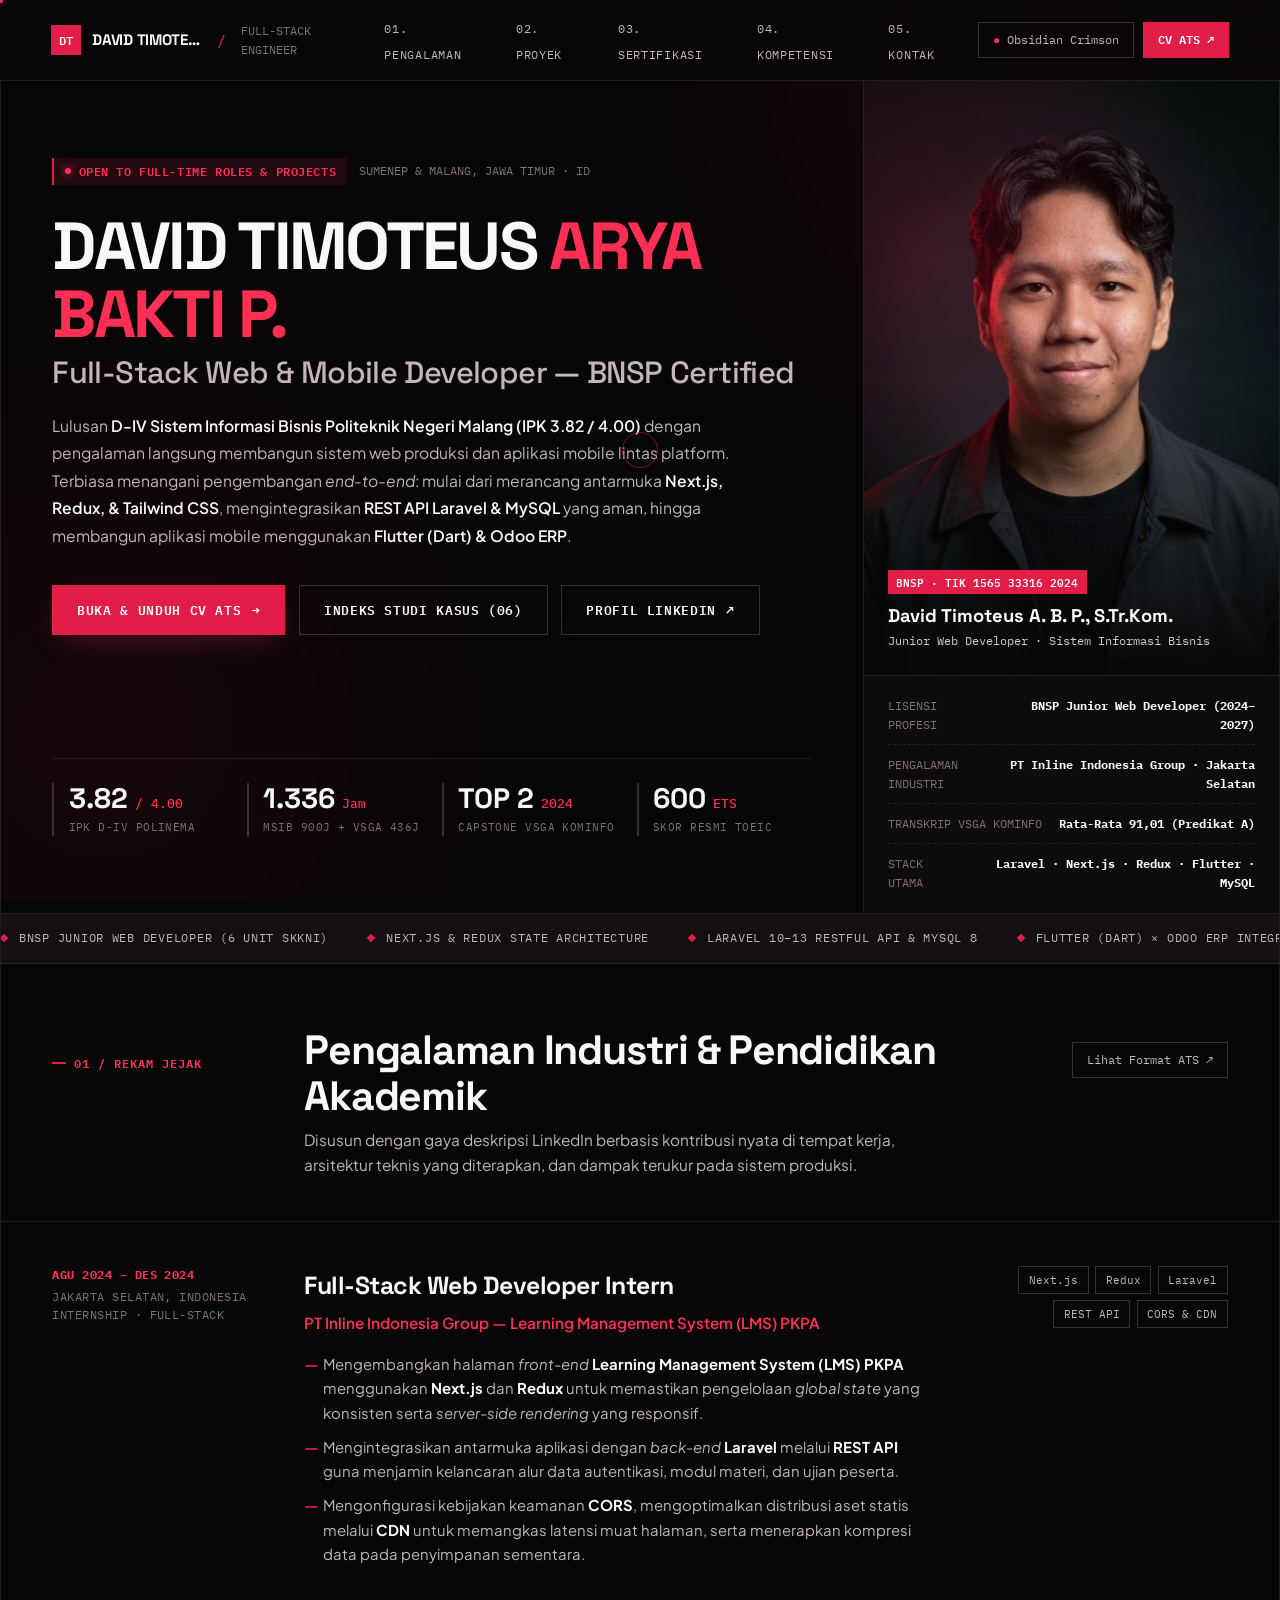
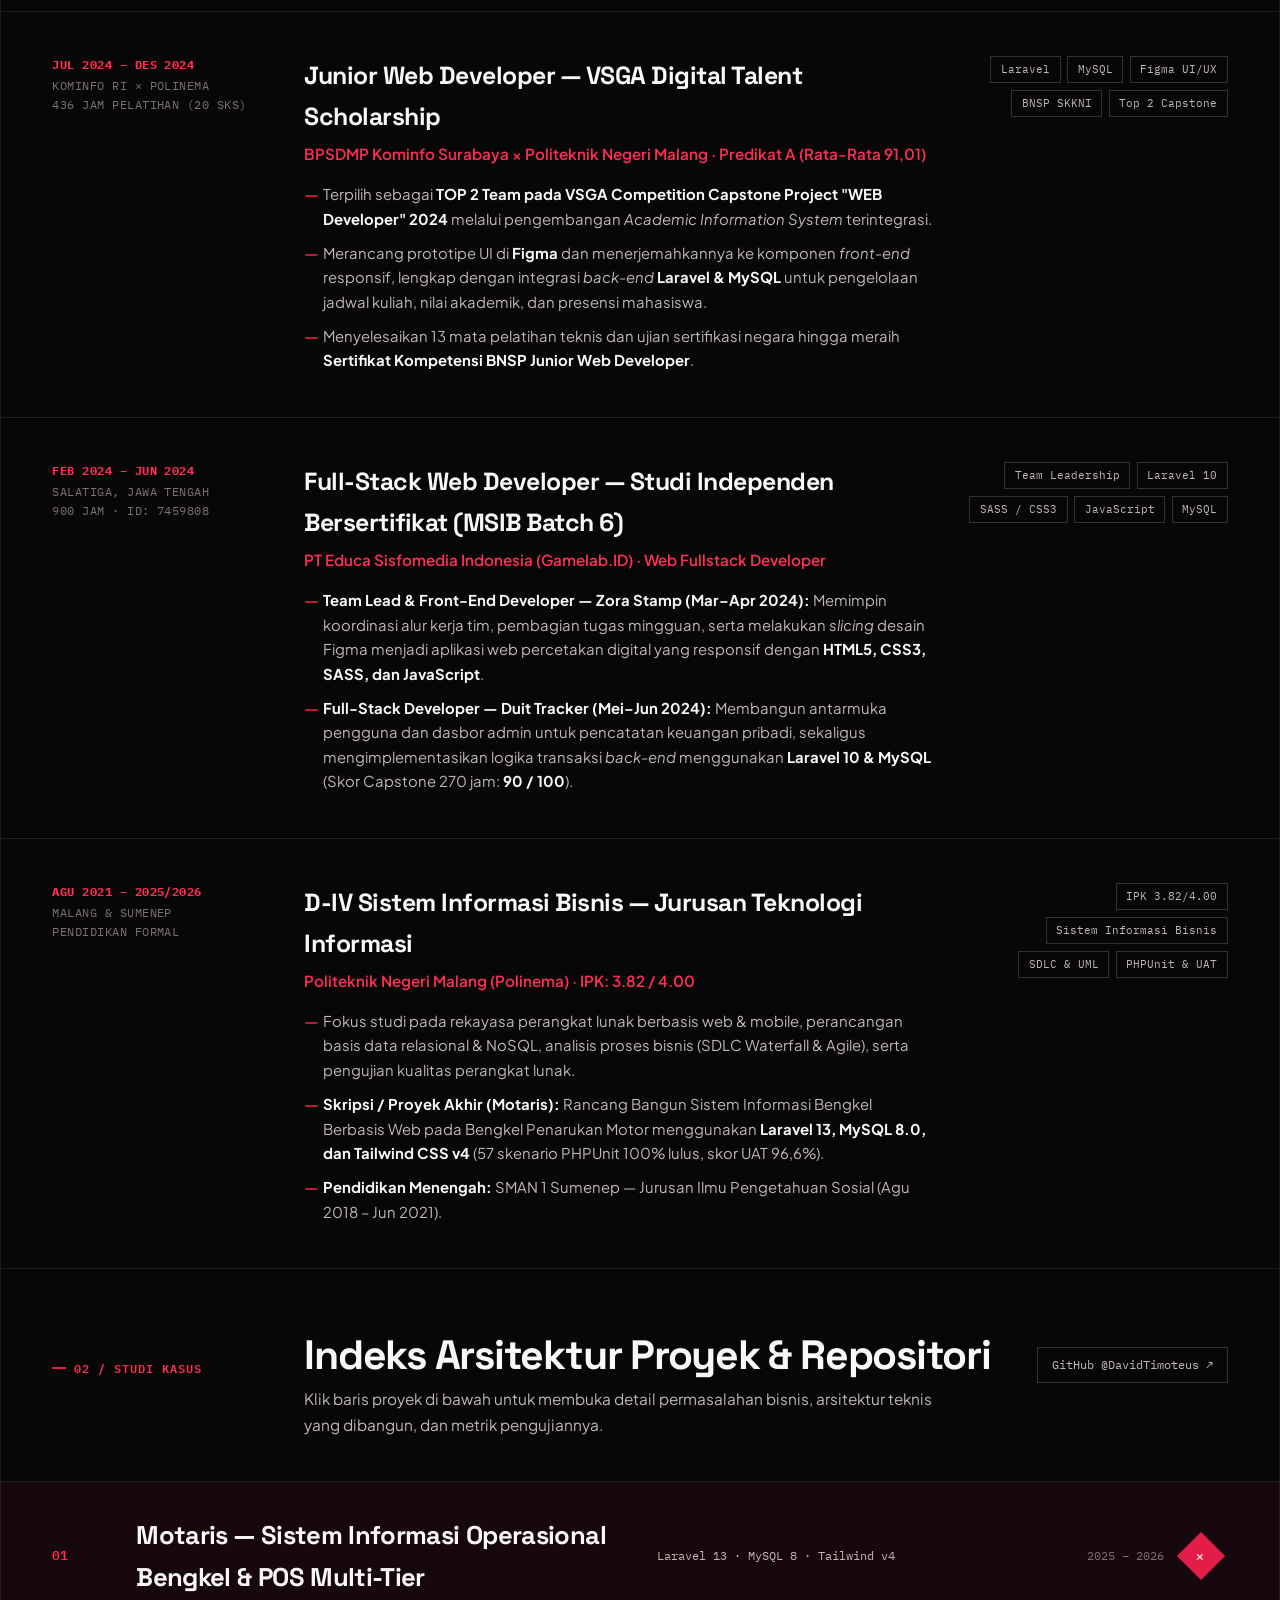
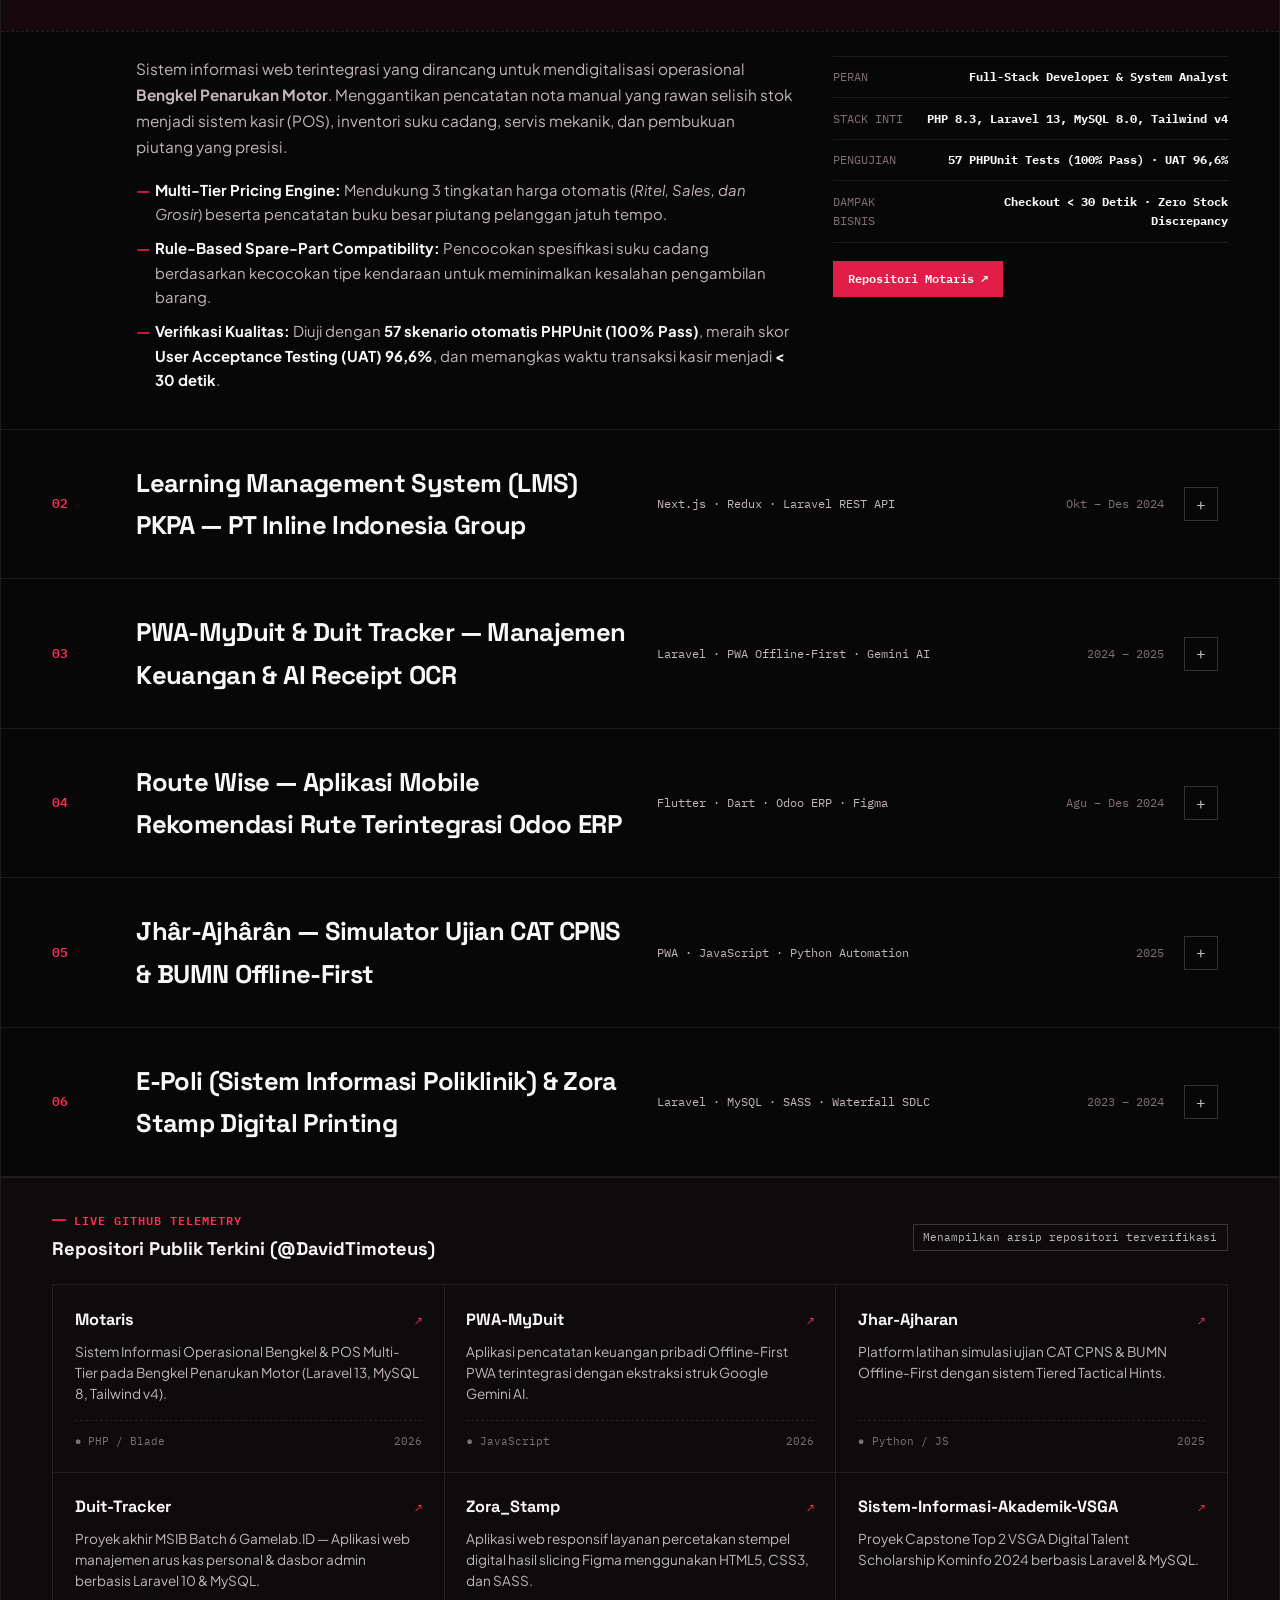
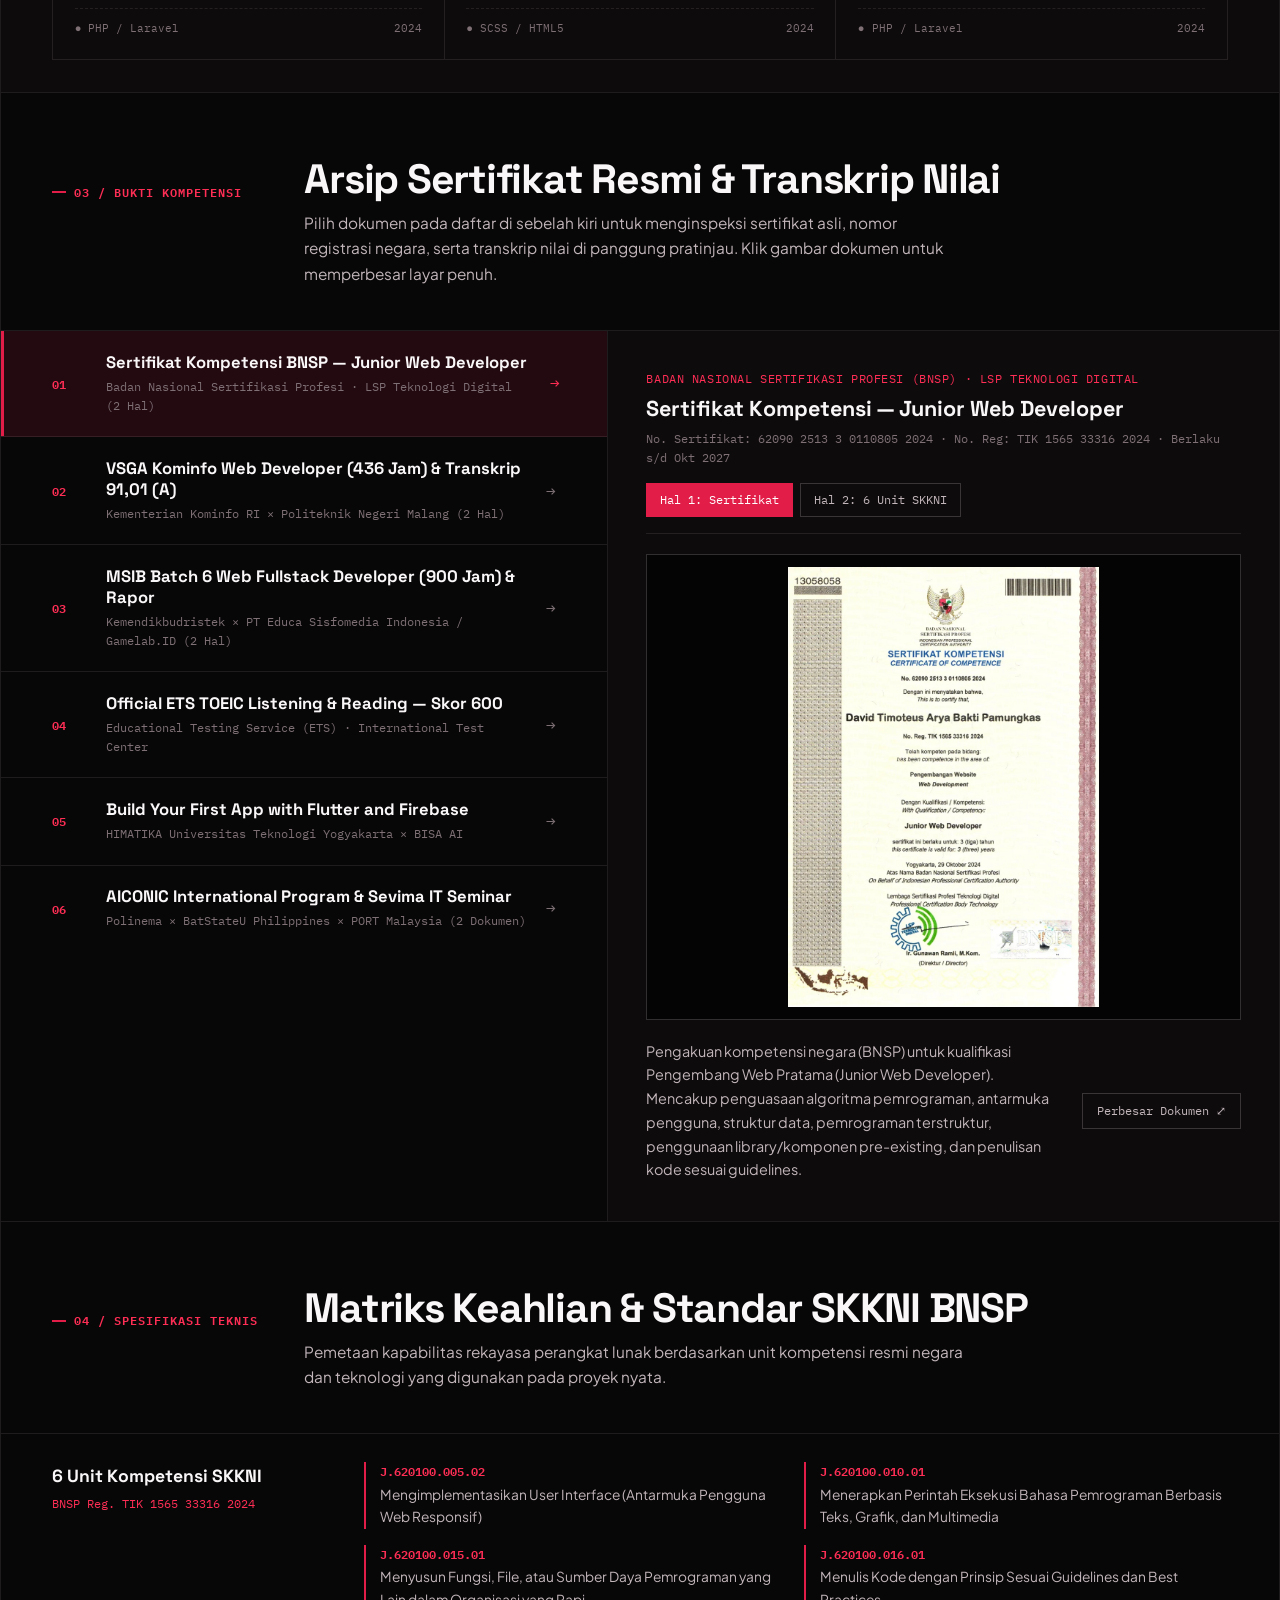
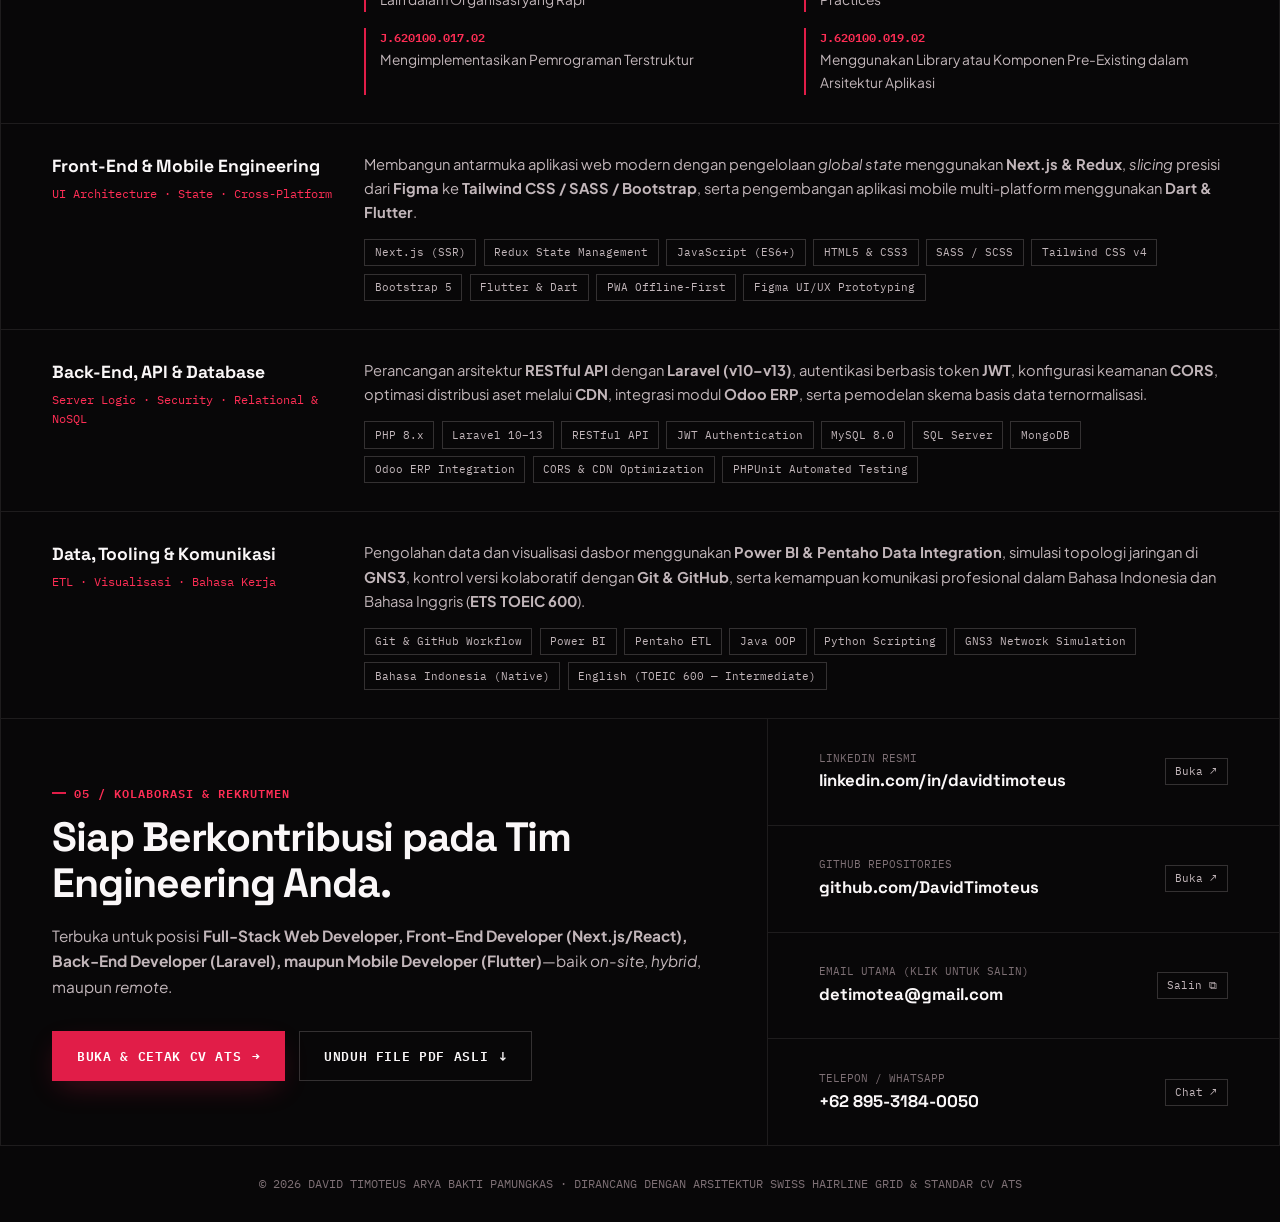
==== commit 7c02ba4d: "fix: update primary email to detimotea@gmail.com and enhance local setup guide in README" ====
--- a/index.html
+++ b/index.html
@@ -8,11 +8,20 @@
   <meta name="author" content="David Timoteus Arya Bakti Pamungkas" />
   <meta name="theme-color" content="#e11d48" />
 
-  <!-- Open Graph / LinkedIn -->
+  <!-- Canonical & Social Sharing (LinkedIn, WhatsApp, X/Twitter) -->
+  <link rel="canonical" href="https://davidtimoteus.github.io/Portofolioku/" />
   <meta property="og:type" content="website" />
-  <meta property="og:title" content="David Timoteus — Full-Stack Web &amp; Mobile Developer" />
-  <meta property="og:description" content="D-IV Sistem Informasi Bisnis Polinema (IPK 3.82/4.00) | Tersertifikasi BNSP Junior Web Developer | Next.js, Laravel, Flutter &amp; MySQL." />
-  <meta property="og:image" content="assets/img/profile-editorial-opt.jpg" />
+  <meta property="og:url" content="https://davidtimoteus.github.io/Portofolioku/" />
+  <meta property="og:title" content="David Timoteus | Full-Stack Web &amp; Mobile Developer" />
+  <meta property="og:description" content="Lulusan D-IV Sistem Informasi Bisnis Polinema (IPK 3.82/4.00) &amp; Tersertifikasi BNSP Junior Web Developer. Portofolio interaktif dan CV Standar ATS siap cetak." />
+  <meta property="og:image" content="https://davidtimoteus.github.io/Portofolioku/assets/img/profile-editorial-opt.jpg" />
+  <meta property="og:image:width" content="720" />
+  <meta property="og:image:height" content="900" />
+  <meta property="og:locale" content="id_ID" />
+  <meta name="twitter:card" content="summary_large_image" />
+  <meta name="twitter:title" content="David Timoteus | Full-Stack Web &amp; Mobile Developer" />
+  <meta name="twitter:description" content="Lulusan D-IV Sistem Informasi Bisnis Polinema (IPK 3.82/4.00) &amp; Tersertifikasi BNSP Junior Web Developer. Portofolio interaktif dan CV Standar ATS siap cetak." />
+  <meta name="twitter:image" content="https://davidtimoteus.github.io/Portofolioku/assets/img/profile-editorial-opt.jpg" />
 
   <link rel="icon" type="image/svg+xml" href="assets/img/favicon.svg" />
   <link rel="preconnect" href="https://fonts.googleapis.com" />
@@ -912,10 +921,10 @@
             <span class="tag-mono">Buka ↗</span>
           </a>
 
-          <button type="button" class="contact-link-row" data-copy="Dtimoteus69@gmail.com" style="text-align: left; width: 100%;">
+          <button type="button" class="contact-link-row" data-copy="detimotea@gmail.com" style="text-align: left; width: 100%;">
             <div>
               <div class="contact-lbl">EMAIL UTAMA (KLIK UNTUK SALIN)</div>
-              <div class="contact-val">Dtimoteus69@gmail.com</div>
+              <div class="contact-val">detimotea@gmail.com</div>
             </div>
             <span class="tag-mono">Salin ⧉</span>
           </button>
@@ -968,7 +977,7 @@
         <h1>DAVID TIMOTEUS ARYA BAKTI PAMUNGKAS</h1>
         <div class="ats-contact-line">
           Sumenep, Indonesia | +62 895-3184-0050 |
-          <a href="mailto:Dtimoteus69@gmail.com">Dtimoteus69@gmail.com</a> |
+          <a href="mailto:detimotea@gmail.com">detimotea@gmail.com</a> |
           <a href="https://www.linkedin.com/in/davidtimoteus" target="_blank" rel="noopener">www.linkedin.com/in/davidtimoteus</a> |
           <a href="https://github.com/DavidTimoteus" target="_blank" rel="noopener">github.com/DavidTimoteus</a>
         </div>
@@ -1119,7 +1128,7 @@
         <h1>DAVID TIMOTEUS ARYA BAKTI PAMUNGKAS</h1>
         <div class="ats-contact-line">
           Sumenep &amp; Malang, Jawa Timur | +62 895-3184-0050 |
-          <a href="mailto:Dtimoteus69@gmail.com">Dtimoteus69@gmail.com</a> |
+          <a href="mailto:detimotea@gmail.com">detimotea@gmail.com</a> |
           <a href="https://www.linkedin.com/in/davidtimoteus" target="_blank" rel="noopener">www.linkedin.com/in/davidtimoteus</a> |
           <a href="https://github.com/DavidTimoteus" target="_blank" rel="noopener">github.com/DavidTimoteus</a>
         </div>
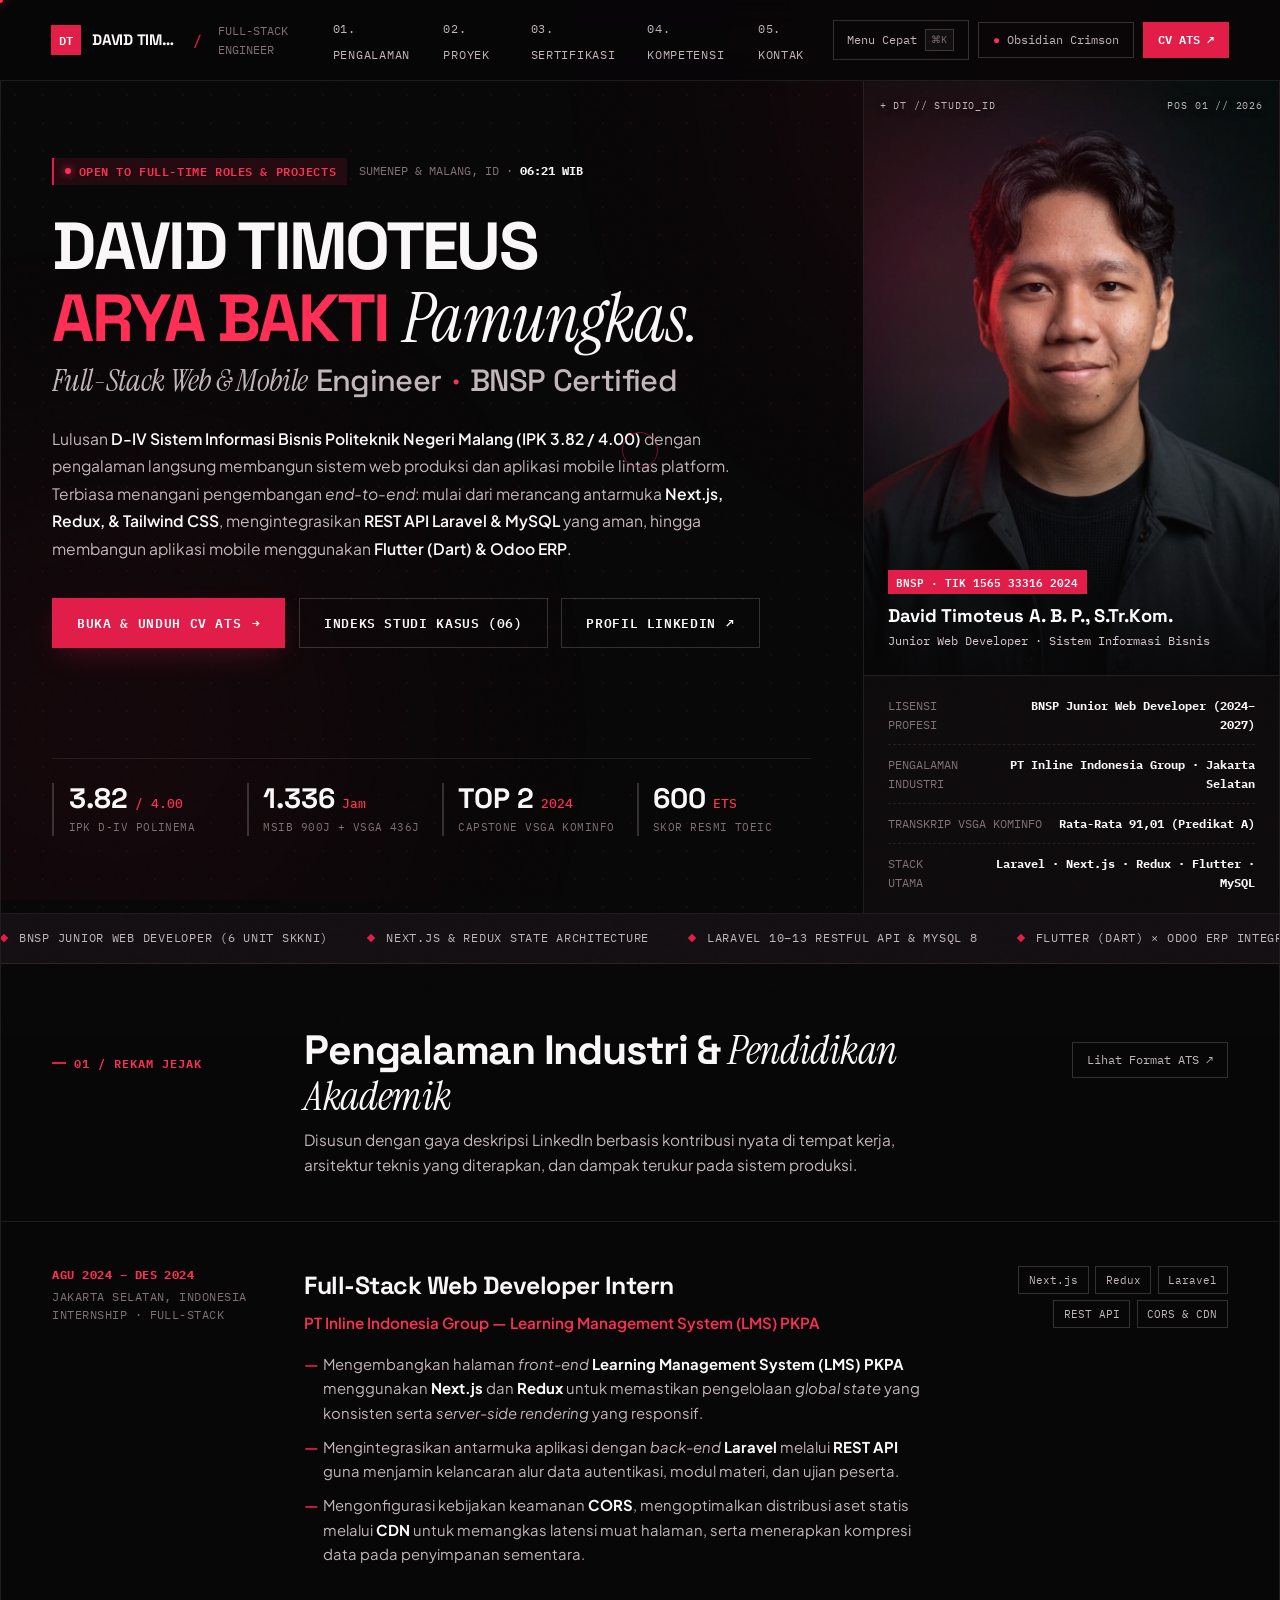
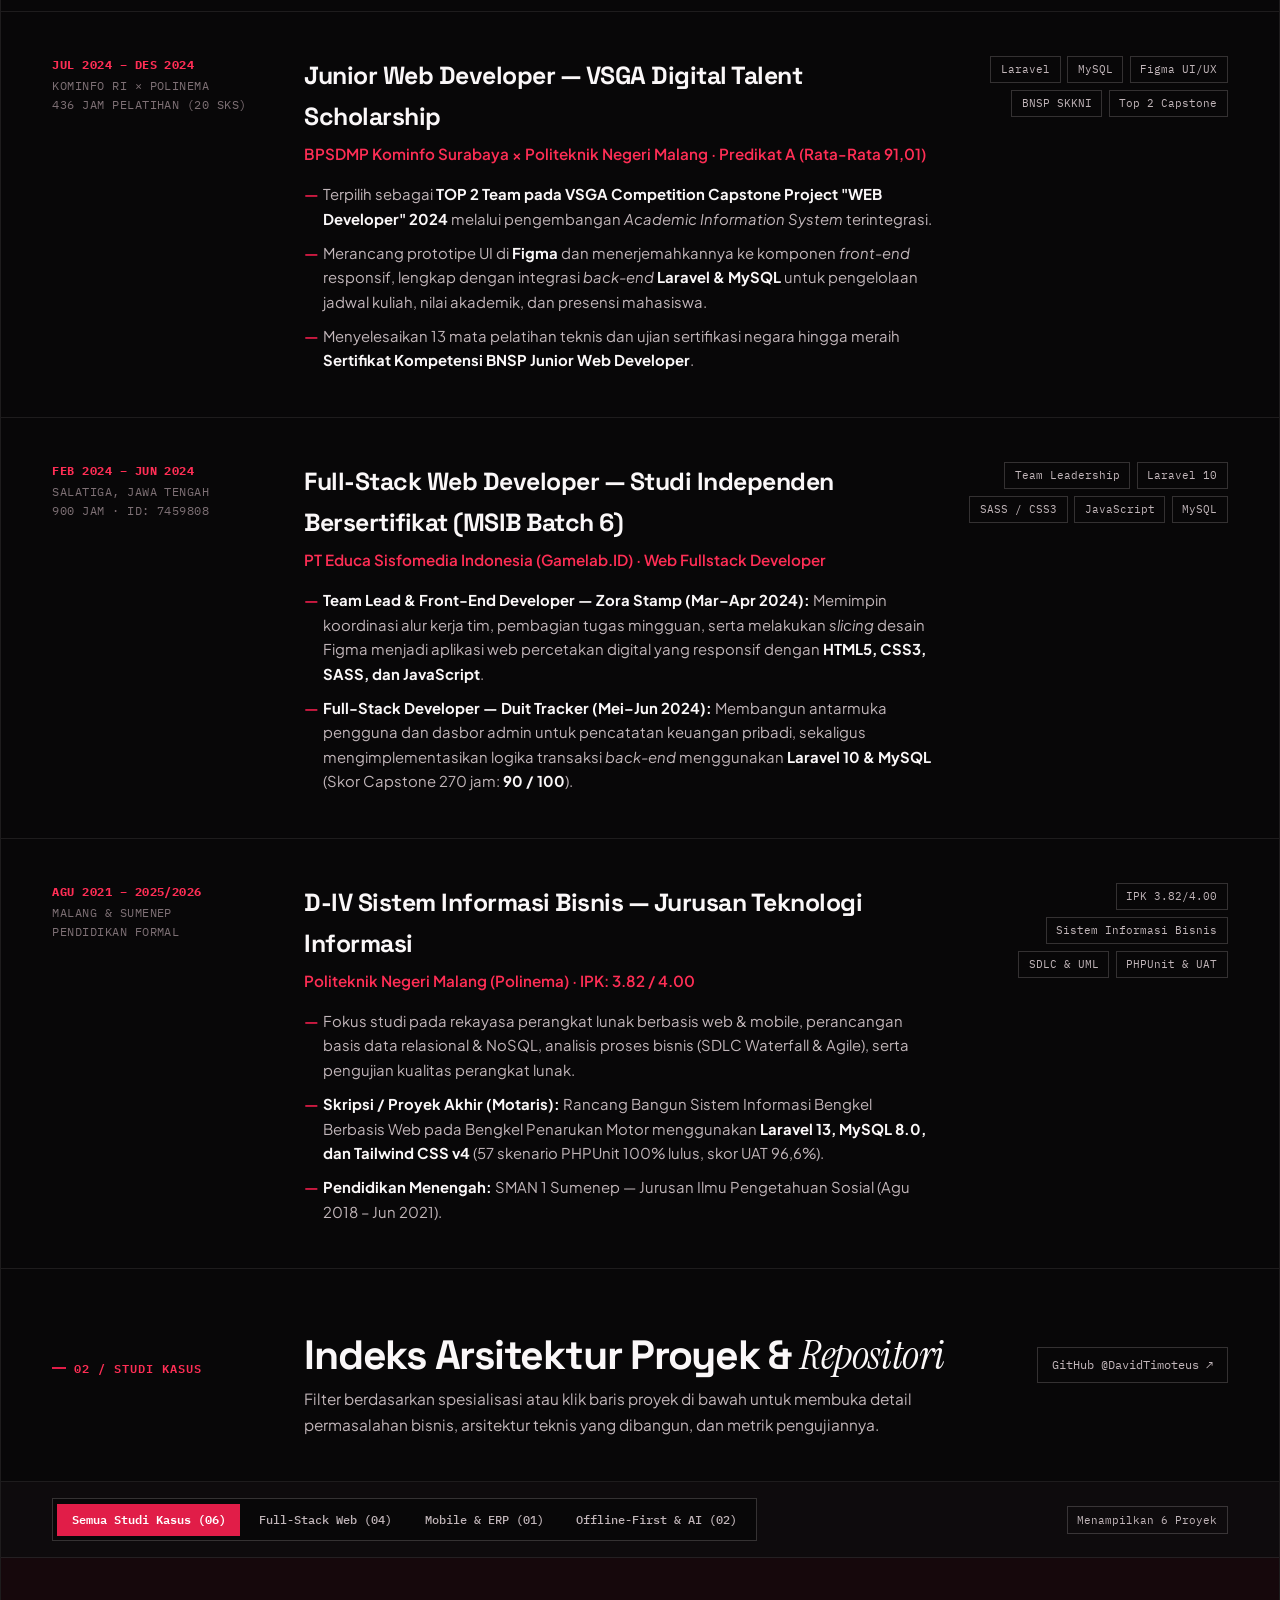
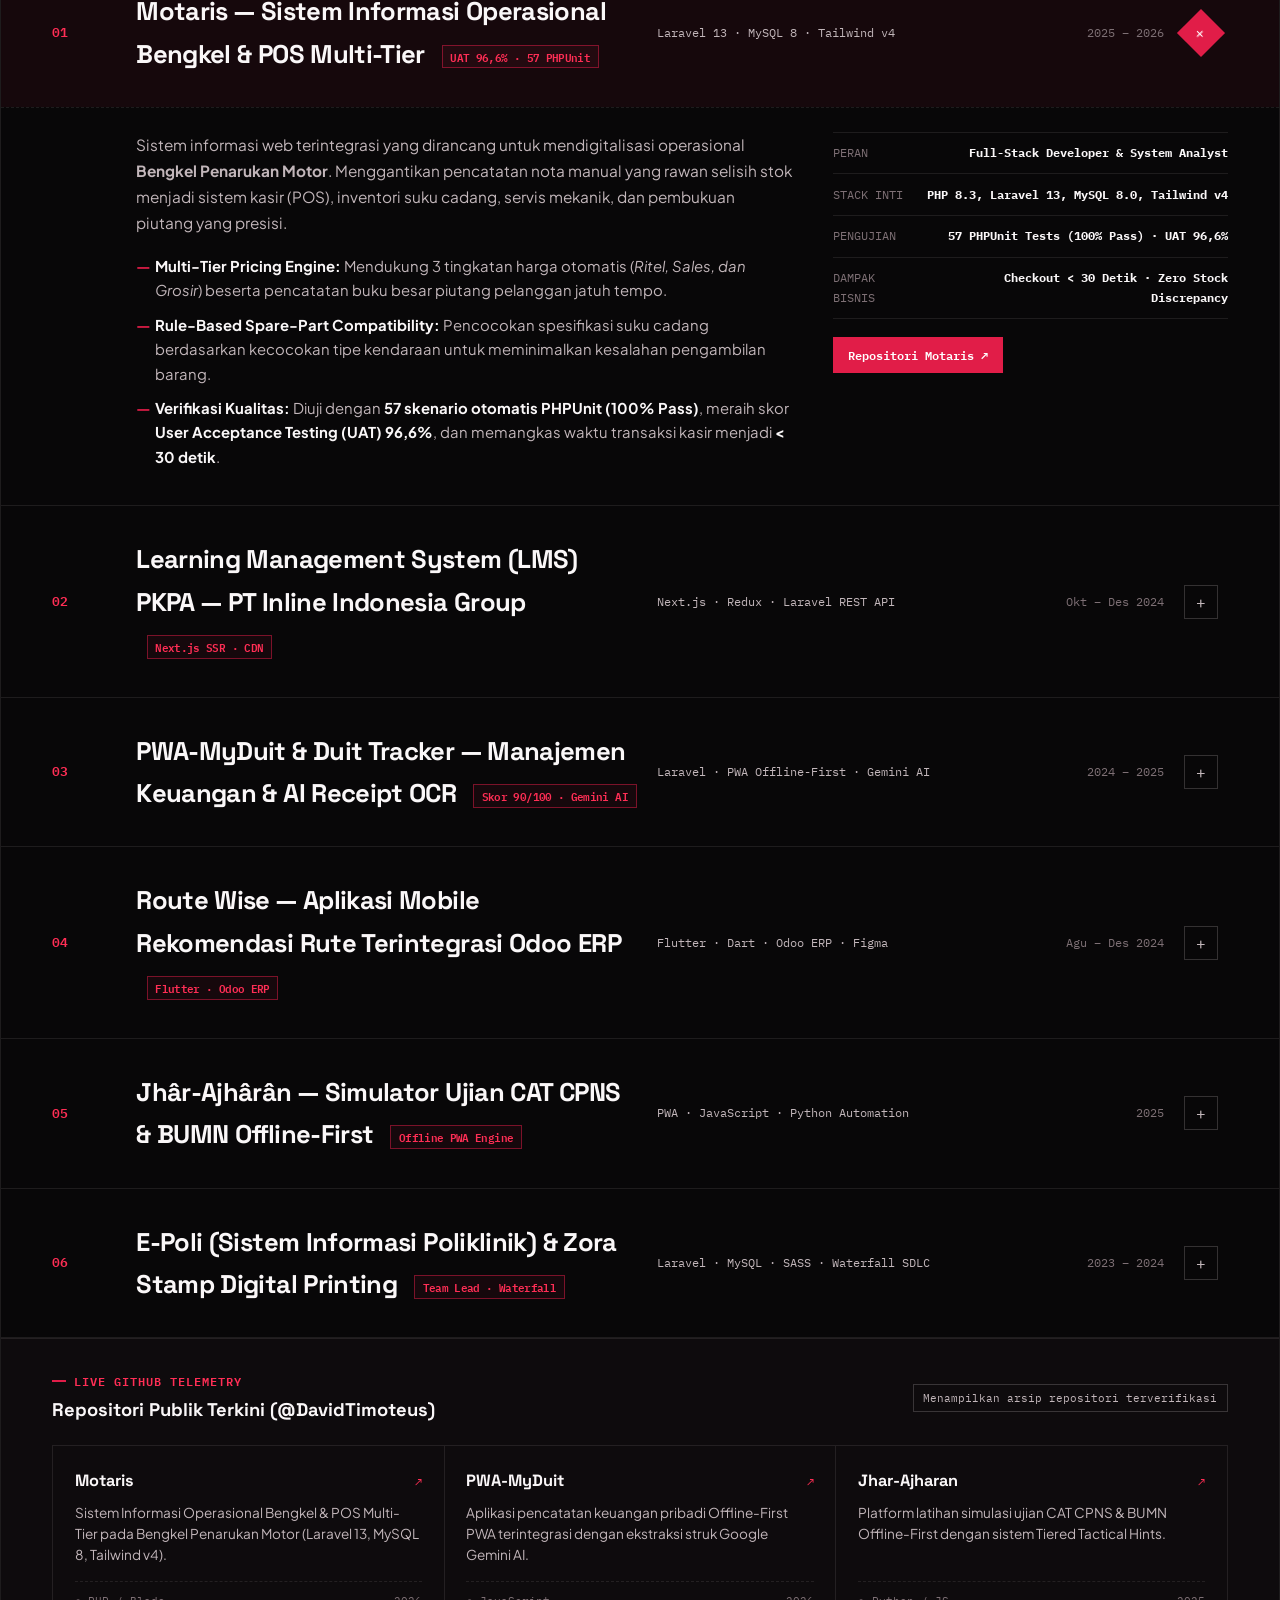
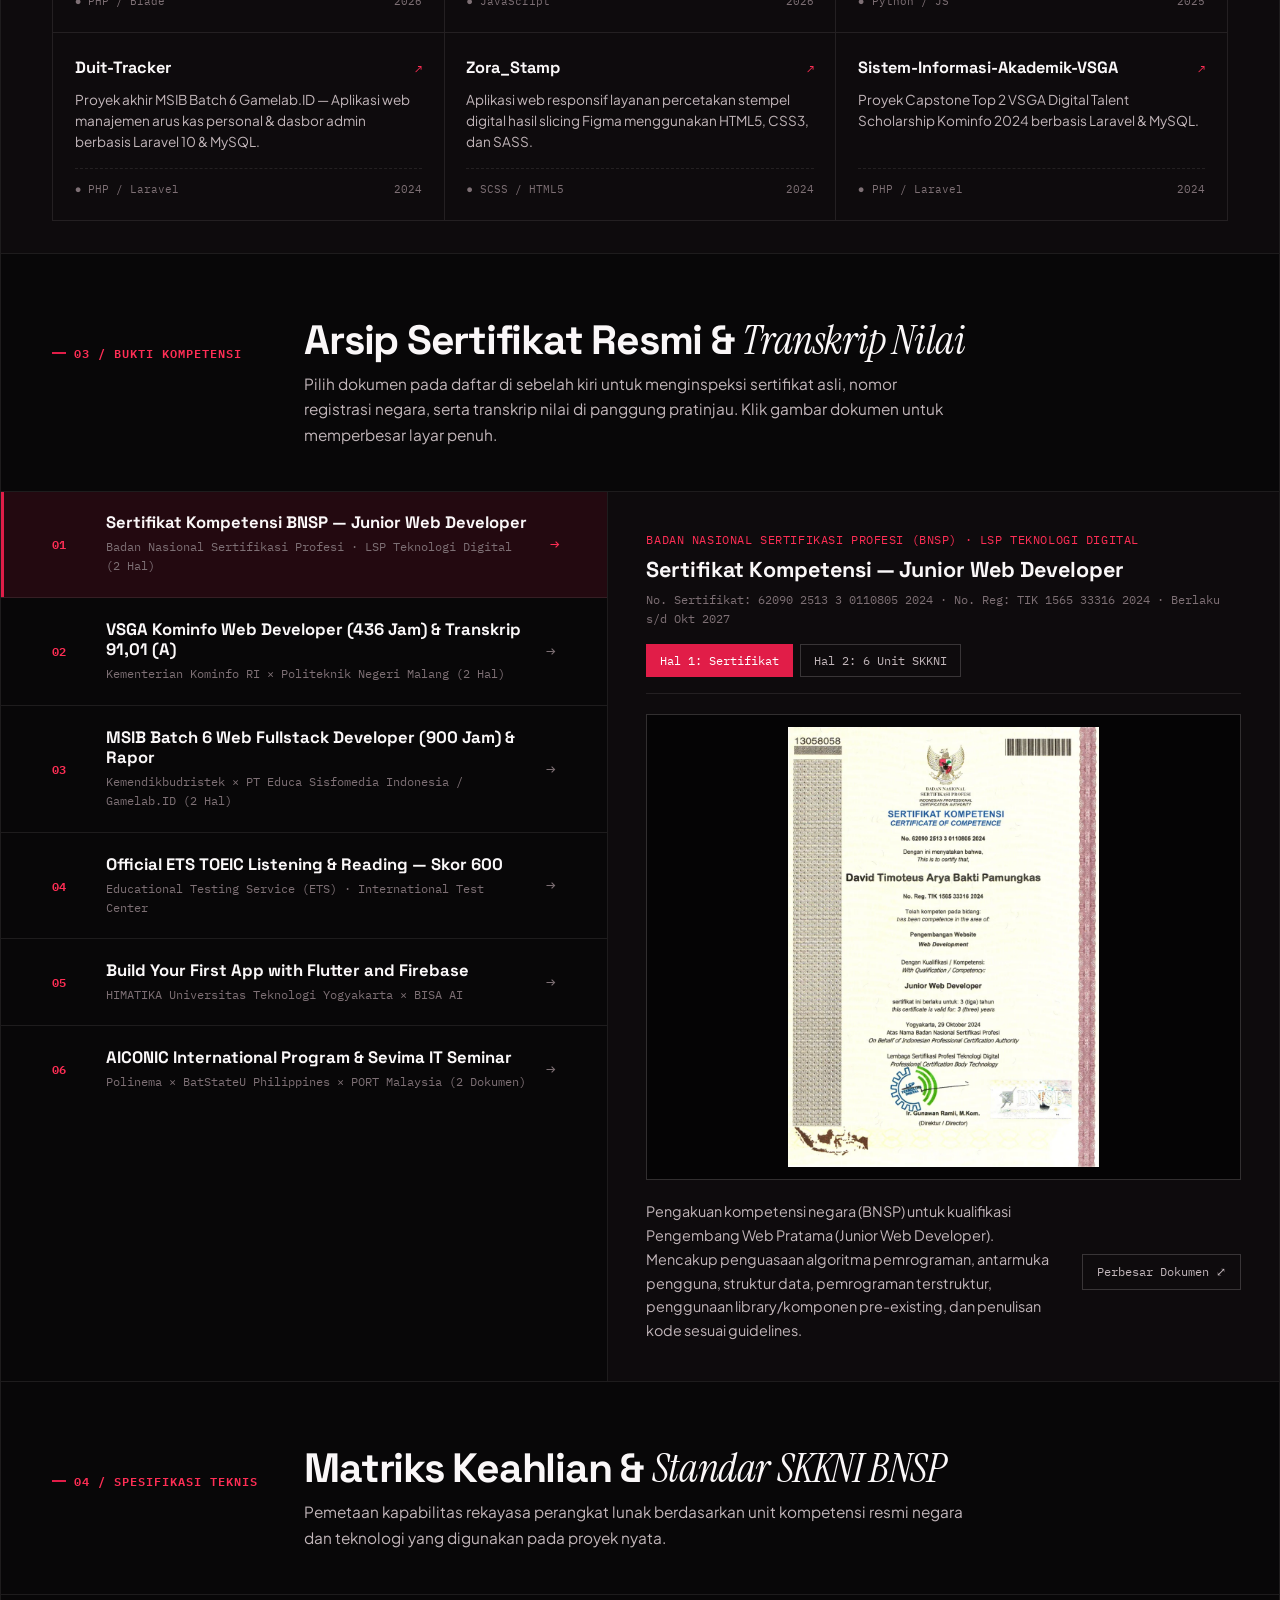
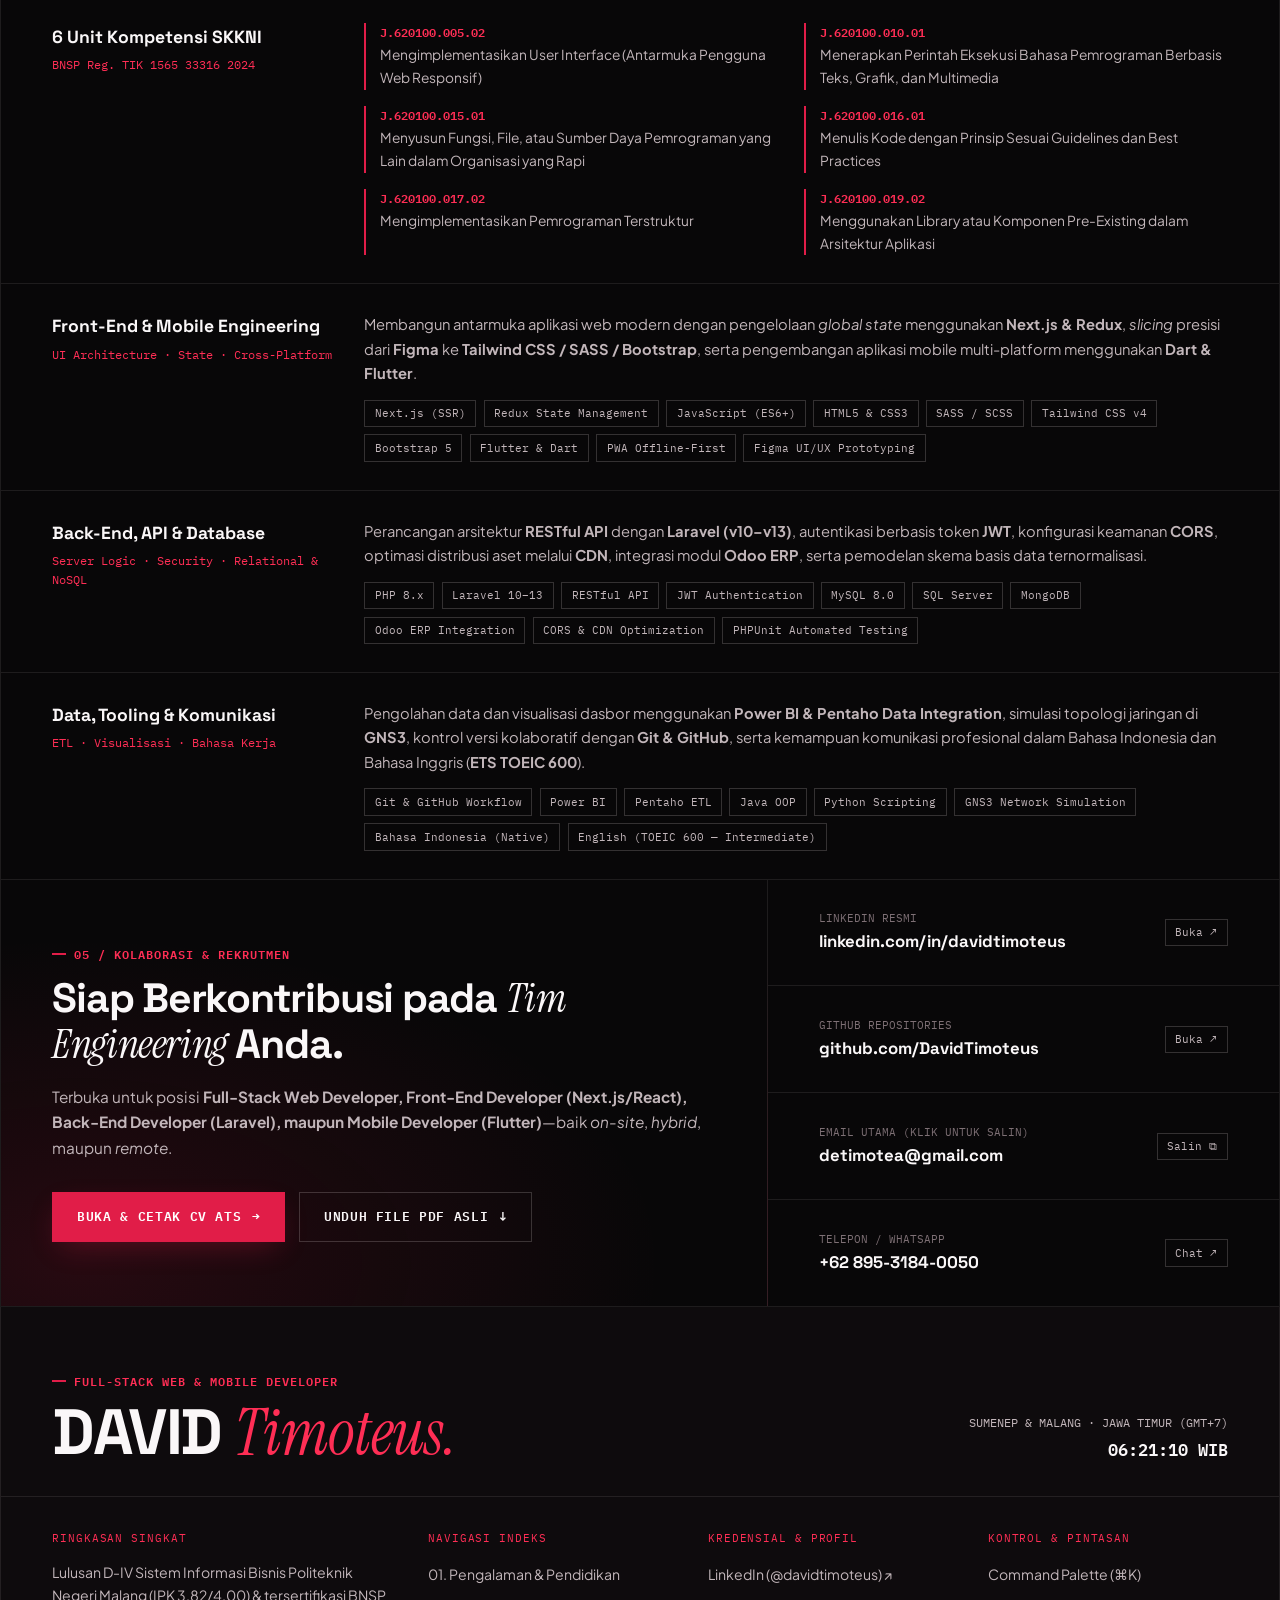
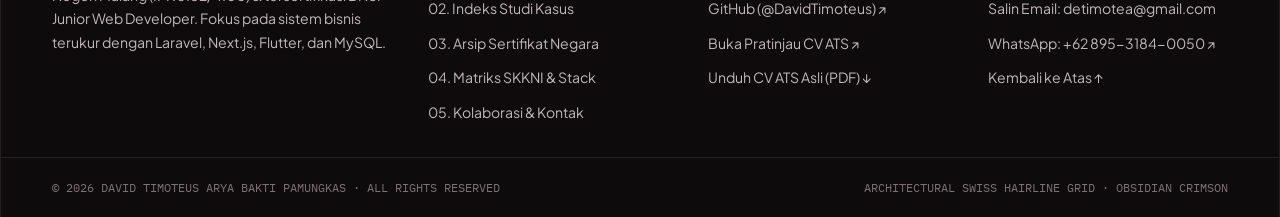
==== commit 2a631a44: "feat: add custom 404 error page and architectural main stylesheet" ====
--- a/index.html
+++ b/index.html
@@ -26,13 +26,16 @@
   <link rel="icon" type="image/svg+xml" href="assets/img/favicon.svg" />
   <link rel="preconnect" href="https://fonts.googleapis.com" />
   <link rel="preconnect" href="https://fonts.gstatic.com" crossorigin />
-  <link href="https://fonts.googleapis.com/css2?family=IBM+Plex+Mono:wght@400;500;600&family=Plus+Jakarta+Sans:wght@400;500;600;700;800&family=Space+Grotesk:wght@500;600;700&display=swap" rel="stylesheet" />
+  <link href="https://fonts.googleapis.com/css2?family=IBM+Plex+Mono:wght@400;500;600&family=Instrument+Serif:ital@0;1&family=Plus+Jakarta+Sans:wght@400;500;600;700;800&family=Space+Grotesk:wght@500;600;700&display=swap" rel="stylesheet" />
 
   <link rel="stylesheet" href="assets/css/main.css" />
 </head>
 <body>
   <!-- Top Scroll Progress Line -->
   <div class="scroll-line" id="scroll-line" aria-hidden="true"></div>
+
+  <!-- Tactile Studio Film Grain Overlay (Grainient Texture) -->
+  <div class="grain-overlay" aria-hidden="true"></div>
 
   <!-- Custom Magnetic Cursor (Desktop Only) -->
   <div class="cursor-dot" id="cursor-dot" aria-hidden="true"></div>
@@ -67,6 +70,11 @@
       </nav>
 
       <div class="topbar-actions">
+        <button type="button" class="action-btn cmd-btn-desktop" id="cmd-trigger-btn" title="Buka Navigasi Cepat (Ctrl + K)">
+          <span>Menu Cepat</span>
+          <kbd class="kbd-key">⌘K</kbd>
+        </button>
+
         <button type="button" class="action-btn" id="theme-switch-btn" title="Ganti Karakter Warna Crimson">
           <span aria-hidden="true" style="color: var(--red-bright);">●</span>
           <span class="theme-text" id="theme-label">Obsidian Crimson</span>
@@ -99,20 +107,20 @@
     <section class="hero">
       <div class="hero-grid">
         <!-- Left Column: Editorial Headline, LinkedIn Bio & Telemetry Ledger -->
-        <div class="hero-main">
+        <div class="hero-main spotlight-surface">
           <div>
             <div class="eyebrow-row" data-reveal>
               <span class="live-pill">
                 <span class="live-dot"></span>
                 Open to Full-Time Roles &amp; Projects
               </span>
-              <span class="eyebrow-loc">SUMENEP &amp; MALANG, JAWA TIMUR · ID</span>
+              <span class="eyebrow-loc">SUMENEP &amp; MALANG, ID · <strong id="wib-clock-hero" style="color: var(--ink);">WIB</strong></span>
             </div>
 
             <h1 class="hero-display" data-reveal>
-              DAVID TIMOTEUS
-              <span class="red-stroke">ARYA BAKTI P.</span>
-              <span class="role-line">Full-Stack Web &amp; Mobile Developer — BNSP Certified</span>
+              <span class="line-mask" data-delay="1"><span>DAVID TIMOTEUS</span></span>
+              <span class="line-mask" data-delay="2"><span><span class="red-stroke">ARYA BAKTI</span> <em class="serif-italic">Pamungkas.</em></span></span>
+              <span class="line-mask" data-delay="3"><span class="role-line"><em class="serif-italic">Full-Stack Web &amp; Mobile</em> Engineer <span class="role-sep">·</span> BNSP Certified</span></span>
             </h1>
 
             <p class="hero-narrative" data-reveal>
@@ -134,22 +142,22 @@
             </div>
           </div>
 
-          <!-- 4-Column Architectural Stat Strip -->
+          <!-- 4-Column Architectural Stat Strip with Count-Up Telemetry -->
           <div class="hero-ledger" data-reveal>
             <div class="ledger-stat">
-              <div class="ledger-val">3.82 <small>/ 4.00</small></div>
+              <div class="ledger-val"><span data-count-target="3.82" data-count-decimals="2">3.82</span> <small>/ 4.00</small></div>
               <div class="ledger-lbl">IPK D-IV Polinema</div>
             </div>
             <div class="ledger-stat">
-              <div class="ledger-val">1.336 <small>Jam</small></div>
+              <div class="ledger-val"><span data-count-target="1336" data-count-sep=".">1.336</span> <small>Jam</small></div>
               <div class="ledger-lbl">MSIB 900j + VSGA 436j</div>
             </div>
             <div class="ledger-stat">
-              <div class="ledger-val">TOP 2 <small>2024</small></div>
+              <div class="ledger-val">TOP <span data-count-target="2">2</span> <small>2024</small></div>
               <div class="ledger-lbl">Capstone VSGA Kominfo</div>
             </div>
             <div class="ledger-stat">
-              <div class="ledger-val">600 <small>ETS</small></div>
+              <div class="ledger-val"><span data-count-target="600">600</span> <small>ETS</small></div>
               <div class="ledger-lbl">Skor Resmi TOEIC</div>
             </div>
           </div>
@@ -158,6 +166,10 @@
         <!-- Right Column: Studio Editorial Portrait & Verified Telemetry -->
         <aside class="hero-aside" data-reveal>
           <div class="portrait-showcase">
+            <div class="portrait-coords" aria-hidden="true">
+              <span>+ DT // STUDIO_ID</span>
+              <span>POS 01 // 2026</span>
+            </div>
             <picture>
               <source srcset="assets/img/profile-editorial.webp" type="image/webp" />
               <img
@@ -228,7 +240,7 @@
       <div class="ed-section-head" data-reveal>
         <div class="ed-index">01 / REKAM JEJAK</div>
         <div>
-          <h2 class="ed-title">Pengalaman Industri &amp; Pendidikan Akademik</h2>
+          <h2 class="ed-title">Pengalaman Industri &amp; <em class="serif-italic">Pendidikan Akademik</em></h2>
           <p class="ed-sub">
             Disusun dengan gaya deskripsi LinkedIn berbasis kontribusi nyata di tempat kerja, arsitektur teknis yang diterapkan, dan dampak terukur pada sistem produksi.
           </p>
@@ -240,7 +252,7 @@
       </div>
 
       <!-- Row 1: PT Inline Indonesia Group -->
-      <article class="ledger-row" data-reveal>
+      <article class="ledger-row spotlight-surface" data-reveal>
         <div class="ledger-period">
           <strong>AGU 2024 – DES 2024</strong>
           Jakarta Selatan, Indonesia<br />
@@ -271,7 +283,7 @@
       </article>
 
       <!-- Row 2: VSGA Digital Talent Scholarship -->
-      <article class="ledger-row" data-reveal>
+      <article class="ledger-row spotlight-surface" data-reveal>
         <div class="ledger-period">
           <strong>JUL 2024 – DES 2024</strong>
           Kominfo RI × Polinema<br />
@@ -302,7 +314,7 @@
       </article>
 
       <!-- Row 3: MSIB Batch 6 Gamelab.ID -->
-      <article class="ledger-row" data-reveal>
+      <article class="ledger-row spotlight-surface" data-reveal>
         <div class="ledger-period">
           <strong>FEB 2024 – JUN 2024</strong>
           Salatiga, Jawa Tengah<br />
@@ -330,7 +342,7 @@
       </article>
 
       <!-- Row 4: Politeknik Negeri Malang & SMAN 1 Sumenep -->
-      <article class="ledger-row" data-reveal>
+      <article class="ledger-row spotlight-surface" data-reveal>
         <div class="ledger-period">
           <strong>AGU 2021 – 2025/2026</strong>
           Malang &amp; Sumenep<br />
@@ -367,9 +379,9 @@
       <div class="ed-section-head" data-reveal>
         <div class="ed-index">02 / STUDI KASUS</div>
         <div>
-          <h2 class="ed-title">Indeks Arsitektur Proyek &amp; Repositori</h2>
+          <h2 class="ed-title">Indeks Arsitektur Proyek &amp; <em class="serif-italic">Repositori</em></h2>
           <p class="ed-sub">
-            Klik baris proyek di bawah untuk membuka detail permasalahan bisnis, arsitektur teknis yang dibangun, dan metrik pengujiannya.
+            Filter berdasarkan spesialisasi atau klik baris proyek di bawah untuk membuka detail permasalahan bisnis, arsitektur teknis yang dibangun, dan metrik pengujiannya.
           </p>
         </div>
         <a href="https://github.com/DavidTimoteus?tab=repositories" target="_blank" rel="noopener" class="action-btn">
@@ -378,11 +390,26 @@
         </a>
       </div>
 
+      <!-- Interactive Sliding Filter Puck (60fps.design / Transitions.dev) -->
+      <div class="project-filter-bar" data-reveal>
+        <div class="filter-pills" id="project-filter-pills" role="tablist" aria-label="Filter Kategori Proyek">
+          <div class="filter-glider" id="filter-glider" aria-hidden="true"></div>
+          <button type="button" class="filter-pill-btn is-active" data-filter="all" role="tab" aria-selected="true">Semua Studi Kasus (06)</button>
+          <button type="button" class="filter-pill-btn" data-filter="web" role="tab" aria-selected="false">Full-Stack Web (04)</button>
+          <button type="button" class="filter-pill-btn" data-filter="mobile" role="tab" aria-selected="false">Mobile &amp; ERP (01)</button>
+          <button type="button" class="filter-pill-btn" data-filter="ai" role="tab" aria-selected="false">Offline-First &amp; AI (02)</button>
+        </div>
+        <span class="tag-mono" id="filter-result-count">Menampilkan 6 Proyek</span>
+      </div>
+
       <!-- Project 01: Motaris (Open by Default) -->
-      <article class="project-accordion-item is-open" data-reveal>
+      <article class="project-accordion-item is-open" data-cats="web" data-reveal>
         <button type="button" class="project-trigger" aria-expanded="true">
           <span class="proj-num">01</span>
-          <span class="proj-heading">Motaris — Sistem Informasi Operasional Bengkel &amp; POS Multi-Tier</span>
+          <span class="proj-heading">
+            Motaris — Sistem Informasi Operasional Bengkel &amp; POS Multi-Tier
+            <span class="proj-kpi-badge">UAT 96,6% · 57 PHPUnit</span>
+          </span>
           <span class="proj-context">Laravel 13 · MySQL 8 · Tailwind v4</span>
           <span class="proj-year">2025 – 2026</span>
           <span class="proj-icon" aria-hidden="true">+</span>
@@ -426,10 +453,13 @@
       </article>
 
       <!-- Project 02: LMS PKPA — PT Inline Indonesia Group -->
-      <article class="project-accordion-item" data-reveal>
+      <article class="project-accordion-item" data-cats="web" data-reveal>
         <button type="button" class="project-trigger" aria-expanded="false">
           <span class="proj-num">02</span>
-          <span class="proj-heading">Learning Management System (LMS) PKPA — PT Inline Indonesia Group</span>
+          <span class="proj-heading">
+            Learning Management System (LMS) PKPA — PT Inline Indonesia Group
+            <span class="proj-kpi-badge">Next.js SSR · CDN</span>
+          </span>
           <span class="proj-context">Next.js · Redux · Laravel REST API</span>
           <span class="proj-year">Okt – Des 2024</span>
           <span class="proj-icon" aria-hidden="true">+</span>
@@ -467,10 +497,13 @@
       </article>
 
       <!-- Project 03: PWA-MyDuit & Duit Tracker -->
-      <article class="project-accordion-item" data-reveal>
+      <article class="project-accordion-item" data-cats="web ai" data-reveal>
         <button type="button" class="project-trigger" aria-expanded="false">
           <span class="proj-num">03</span>
-          <span class="proj-heading">PWA-MyDuit &amp; Duit Tracker — Manajemen Keuangan &amp; AI Receipt OCR</span>
+          <span class="proj-heading">
+            PWA-MyDuit &amp; Duit Tracker — Manajemen Keuangan &amp; AI Receipt OCR
+            <span class="proj-kpi-badge">Skor 90/100 · Gemini AI</span>
+          </span>
           <span class="proj-context">Laravel · PWA Offline-First · Gemini AI</span>
           <span class="proj-year">2024 – 2025</span>
           <span class="proj-icon" aria-hidden="true">+</span>
@@ -510,10 +543,13 @@
       </article>
 
       <!-- Project 04: Route Wise -->
-      <article class="project-accordion-item" data-reveal>
+      <article class="project-accordion-item" data-cats="mobile" data-reveal>
         <button type="button" class="project-trigger" aria-expanded="false">
           <span class="proj-num">04</span>
-          <span class="proj-heading">Route Wise — Aplikasi Mobile Rekomendasi Rute Terintegrasi Odoo ERP</span>
+          <span class="proj-heading">
+            Route Wise — Aplikasi Mobile Rekomendasi Rute Terintegrasi Odoo ERP
+            <span class="proj-kpi-badge">Flutter · Odoo ERP</span>
+          </span>
           <span class="proj-context">Flutter · Dart · Odoo ERP · Figma</span>
           <span class="proj-year">Agu – Des 2024</span>
           <span class="proj-icon" aria-hidden="true">+</span>
@@ -547,10 +583,13 @@
       </article>
 
       <!-- Project 05: Jhâr-Ajhârân -->
-      <article class="project-accordion-item" data-reveal>
+      <article class="project-accordion-item" data-cats="ai" data-reveal>
         <button type="button" class="project-trigger" aria-expanded="false">
           <span class="proj-num">05</span>
-          <span class="proj-heading">Jhâr-Ajhârân — Simulator Ujian CAT CPNS &amp; BUMN Offline-First</span>
+          <span class="proj-heading">
+            Jhâr-Ajhârân — Simulator Ujian CAT CPNS &amp; BUMN Offline-First
+            <span class="proj-kpi-badge">Offline PWA Engine</span>
+          </span>
           <span class="proj-context">PWA · JavaScript · Python Automation</span>
           <span class="proj-year">2025</span>
           <span class="proj-icon" aria-hidden="true">+</span>
@@ -590,10 +629,13 @@
       </article>
 
       <!-- Project 06: Zora Stamp & E-Poli -->
-      <article class="project-accordion-item" data-reveal>
+      <article class="project-accordion-item" data-cats="web" data-reveal>
         <button type="button" class="project-trigger" aria-expanded="false">
           <span class="proj-num">06</span>
-          <span class="proj-heading">E-Poli (Sistem Informasi Poliklinik) &amp; Zora Stamp Digital Printing</span>
+          <span class="proj-heading">
+            E-Poli (Sistem Informasi Poliklinik) &amp; Zora Stamp Digital Printing
+            <span class="proj-kpi-badge">Team Lead · Waterfall</span>
+          </span>
           <span class="proj-context">Laravel · MySQL · SASS · Waterfall SDLC</span>
           <span class="proj-year">2023 – 2024</span>
           <span class="proj-icon" aria-hidden="true">+</span>
@@ -656,7 +698,7 @@
       <div class="ed-section-head" data-reveal>
         <div class="ed-index">03 / BUKTI KOMPETENSI</div>
         <div>
-          <h2 class="ed-title">Arsip Sertifikat Resmi &amp; Transkrip Nilai</h2>
+          <h2 class="ed-title">Arsip Sertifikat Resmi &amp; <em class="serif-italic">Transkrip Nilai</em></h2>
           <p class="ed-sub">
             Pilih dokumen pada daftar di sebelah kiri untuk menginspeksi sertifikat asli, nomor registrasi negara, serta transkrip nilai di panggung pratinjau. Klik gambar dokumen untuk memperbesar layar penuh.
           </p>
@@ -722,7 +764,7 @@
         </div>
 
         <!-- Right Column: Live Document Stage -->
-        <div class="cert-stage" id="cert-stage">
+        <div class="cert-stage spotlight-surface" id="cert-stage">
           <div class="cert-stage-top">
             <div>
               <div class="cert-stage-issuer" id="cert-stage-issuer">BADAN NASIONAL SERTIFIKASI PROFESI (BNSP) · LSP TEKNOLOGI DIGITAL</div>
@@ -764,7 +806,7 @@
       <div class="ed-section-head" data-reveal>
         <div class="ed-index">04 / SPESIFIKASI TEKNIS</div>
         <div>
-          <h2 class="ed-title">Matriks Keahlian &amp; Standar SKKNI BNSP</h2>
+          <h2 class="ed-title">Matriks Keahlian &amp; <em class="serif-italic">Standar SKKNI BNSP</em></h2>
           <p class="ed-sub">
             Pemetaan kapabilitas rekayasa perangkat lunak berdasarkan unit kompetensi resmi negara dan teknologi yang digunakan pada proyek nyata.
           </p>
@@ -883,11 +925,11 @@
          05. CONTACT & ATS RESUME FAST-TRACK LEDGER
          ====================================================================== -->
     <section class="ed-section" id="kontak">
-      <div class="contact-ledger" data-reveal>
+      <div class="contact-ledger spotlight-surface" data-reveal>
         <div class="contact-left">
           <div class="ed-index" style="margin-bottom: 0.75rem;">05 / KOLABORASI &amp; REKRUTMEN</div>
           <h2 class="ed-title" style="margin-bottom: 1rem;">
-            Siap Berkontribusi pada Tim Engineering Anda.
+            Siap Berkontribusi pada <em class="serif-italic">Tim Engineering</em> Anda.
           </h2>
           <p class="ed-sub" style="margin-bottom: 2rem;">
             Terbuka untuk posisi <strong>Full-Stack Web Developer, Front-End Developer (Next.js/React), Back-End Developer (Laravel), maupun Mobile Developer (Flutter)</strong>—baik <em>on-site</em>, <em>hybrid</em>, maupun <em>remote</em>.
@@ -941,8 +983,68 @@
     </section>
   </main>
 
-  <footer style="padding: 1.75rem var(--pad-x); text-align: center; font-family: var(--font-mono); font-size: 0.74rem; color: var(--ink-3);">
-    © 2026 DAVID TIMOTEUS ARYA BAKTI PAMUNGKAS · DIRANCANG DENGAN ARSITEKTUR SWISS HAIRLINE GRID &amp; STANDAR CV ATS
+  <!-- ========================================================================
+       EDITORIAL ARCHITECTURAL MEGA FOOTER (Footer.design)
+       ======================================================================== -->
+  <footer class="ed-footer">
+    <div class="ed-footer-top">
+      <div>
+        <div class="ed-index" style="margin-bottom: 0.65rem;">FULL-STACK WEB &amp; MOBILE DEVELOPER</div>
+        <div class="footer-wordmark">
+          DAVID <em class="serif-italic">Timoteus.</em>
+        </div>
+      </div>
+
+      <div class="footer-telemetry">
+        <div>SUMENEP &amp; MALANG · JAWA TIMUR (GMT+7)</div>
+        <div class="footer-clock" id="wib-clock-footer">--:--:-- WIB</div>
+      </div>
+    </div>
+
+    <div class="ed-footer-grid">
+      <div>
+        <div class="footer-col-title">Ringkasan Singkat</div>
+        <p style="font-size: 0.88rem; color: var(--ink-2); max-width: 36ch; line-height: 1.65;">
+          Lulusan D-IV Sistem Informasi Bisnis Politeknik Negeri Malang (IPK 3.82/4.00) &amp; tersertifikasi BNSP Junior Web Developer. Fokus pada sistem bisnis terukur dengan Laravel, Next.js, Flutter, dan MySQL.
+        </p>
+      </div>
+
+      <div>
+        <div class="footer-col-title">Navigasi Indeks</div>
+        <ul class="footer-nav-list">
+          <li><a href="#pengalaman">01. Pengalaman &amp; Pendidikan</a></li>
+          <li><a href="#proyek">02. Indeks Studi Kasus</a></li>
+          <li><a href="#sertifikasi">03. Arsip Sertifikat Negara</a></li>
+          <li><a href="#keahlian">04. Matriks SKKNI &amp; Stack</a></li>
+          <li><a href="#kontak">05. Kolaborasi &amp; Kontak</a></li>
+        </ul>
+      </div>
+
+      <div>
+        <div class="footer-col-title">Kredensial &amp; Profil</div>
+        <ul class="footer-nav-list">
+          <li><a href="https://www.linkedin.com/in/davidtimoteus" target="_blank" rel="noopener">LinkedIn (@davidtimoteus) ↗</a></li>
+          <li><a href="https://github.com/DavidTimoteus" target="_blank" rel="noopener">GitHub (@DavidTimoteus) ↗</a></li>
+          <li><button type="button" data-open-ats>Buka Pratinjau CV ATS ↗</button></li>
+          <li><a href="assets/docs/David_Timoteus_CV_ATS.pdf" download="David_Timoteus_CV_ATS.pdf">Unduh CV ATS Asli (PDF) ↓</a></li>
+        </ul>
+      </div>
+
+      <div>
+        <div class="footer-col-title">Kontrol &amp; Pintasan</div>
+        <ul class="footer-nav-list">
+          <li><button type="button" id="footer-cmd-btn">Command Palette (⌘K)</button></li>
+          <li><button type="button" data-copy="detimotea@gmail.com">Salin Email: detimotea@gmail.com</button></li>
+          <li><a href="https://wa.me/6289531840050" target="_blank" rel="noopener">WhatsApp: +62 895-3184-0050 ↗</a></li>
+          <li><a href="#top">Kembali ke Atas ↑</a></li>
+        </ul>
+      </div>
+    </div>
+
+    <div class="ed-footer-bottom">
+      <span>© 2026 DAVID TIMOTEUS ARYA BAKTI PAMUNGKAS · ALL RIGHTS RESERVED</span>
+      <span>ARCHITECTURAL SWISS HAIRLINE GRID · OBSIDIAN CRIMSON</span>
+    </div>
   </footer>
 
   <!-- ========================================================================
@@ -1274,6 +1376,26 @@
     </div>
   </div>
 
+  <!-- ========================================================================
+       COMMAND PALETTE MODAL (⌘K / Ctrl+K)
+       ======================================================================== -->
+  <div class="modal-overlay" id="cmd-modal-overlay" role="dialog" aria-modal="true" aria-label="Menu Navigasi Cepat Command Palette">
+    <div class="cmd-sheet">
+      <div class="cmd-input-wrap">
+        <span style="color: var(--red-bright); font-family: var(--font-mono); font-weight: 700;">&gt;_</span>
+        <input
+          type="text"
+          id="cmd-search-input"
+          class="cmd-input"
+          placeholder="Cari aksi cepat: CV ATS, Motaris, Sertifikat BNSP, Tema, Email..."
+          autocomplete="off"
+        />
+        <button type="button" class="action-btn" id="cmd-close-btn" style="padding: 0.25rem 0.55rem; font-size: 0.68rem;">ESC</button>
+      </div>
+      <div class="cmd-list" id="cmd-list" role="listbox"></div>
+    </div>
+  </div>
+
   <!-- Clipboard Notification Toast -->
   <div class="toast" id="toast" role="status" aria-live="polite">Tersalin ke papan klip</div>
 
--- a/assets/css/main.css
+++ b/assets/css/main.css
@@ -78,6 +78,7 @@
 :root {
   --font-display: 'Space Grotesk', system-ui, -apple-system, sans-serif;
   --font-sans: 'Plus Jakarta Sans', system-ui, -apple-system, sans-serif;
+  --font-serif: 'Instrument Serif', Georgia, 'Times New Roman', serif;
   --font-mono: 'IBM Plex Mono', ui-monospace, SFMono-Regular, monospace;
 
   --max-w: 1320px;
@@ -1633,10 +1634,495 @@
   .ats-skills-table td:first-child {
     margin-top: 0.35rem;
   }
+  .cmd-btn-desktop {
+    display: none !important;
+  }
 }
 
 /* ==========================================================================
-   13. PRINT MEDIA — EXCLUSIVELY PRINTS CLEAN ATS CV
+   13. AWARD WEB CRAFT UPGRADE LAYER
+   Synthesized from: godly.website, grainient.supply, 60fps.design,
+   transitions.dev, navbar.gallery, ui.aceternity.com, cta.gallery & footer.design
+   ========================================================================== */
+
+/* 13A. Tactile Film Grain Overlay (Grainient aesthetic) */
+.grain-overlay {
+  position: fixed;
+  inset: -15%;
+  width: 130%;
+  height: 130%;
+  pointer-events: none;
+  z-index: 950;
+  opacity: 0.032;
+  background-image: url("data:image/svg+xml,%3Csvg viewBox='0 0 256 256' xmlns='http://www.w3.org/2000/svg'%3E%3Cfilter id='n'%3E%3CfeTurbulence type='fractalNoise' baseFrequency='0.82' numOctaves='3' stitchTiles='stitch'/%3E%3C/filter%3E%3Crect width='100%25' height='100%25' filter='url(%23n)'/%3E%3C/svg%3E");
+  mix-blend-mode: overlay;
+}
+
+[data-theme="swiss-red"] .grain-overlay {
+  opacity: 0.02;
+}
+
+/* Subtle Hero Technical Blueprint Grid */
+.hero-main {
+  background-image:
+    radial-gradient(rgba(225, 29, 72, 0.09) 1px, transparent 1px);
+  background-size: 28px 28px;
+}
+
+[data-theme="swiss-red"] .hero-main {
+  background-image:
+    radial-gradient(rgba(217, 27, 56, 0.1) 1px, transparent 1px);
+}
+
+/* 13B. Editorial Mixed Sans + Italic Serif Typography */
+.serif-italic {
+  font-family: var(--font-serif);
+  font-style: italic;
+  font-weight: 400;
+  letter-spacing: -0.01em;
+}
+
+.role-sep {
+  color: var(--red-bright);
+  margin-inline: 0.25rem;
+}
+
+/* Masked Line-by-Line Hero Reveal */
+.line-mask {
+  display: block;
+  overflow: hidden;
+  padding-bottom: 0.14em;
+  margin-bottom: -0.08em;
+}
+
+.line-mask > span,
+.line-mask > em {
+  display: inline-block;
+  transform: translateY(112%);
+  opacity: 0;
+  transition:
+    transform 0.85s var(--ease-out),
+    opacity 0.55s ease;
+}
+
+.hero-display.is-visible .line-mask > span,
+.hero-display.is-visible .line-mask > em,
+.line-mask.is-ready > span {
+  transform: translateY(0);
+  opacity: 1;
+}
+
+.line-mask[data-delay="1"] > span { transition-delay: 0.04s; }
+.line-mask[data-delay="2"] > span { transition-delay: 0.14s; }
+.line-mask[data-delay="3"] > span { transition-delay: 0.24s; }
+
+/* 13C. Cursor-Tracked Surface Spotlight (Aceternity / HorizonX) */
+.spotlight-surface {
+  position: relative;
+}
+
+.spotlight-surface::after {
+  content: "";
+  position: absolute;
+  inset: 0;
+  pointer-events: none;
+  opacity: 0;
+  background: radial-gradient(
+    460px circle at var(--spot-x, 50%) var(--spot-y, 50%),
+    rgba(225, 29, 72, 0.13),
+    transparent 65%
+  );
+  transition: opacity 0.35s ease;
+  z-index: 1;
+}
+
+.spotlight-surface > * {
+  position: relative;
+  z-index: 2;
+}
+
+.spotlight-surface:hover::after {
+  opacity: 1;
+}
+
+/* 13D. Scroll-Morphing Floating Island Navbar (Navbar.gallery) */
+@media (min-width: 1025px) {
+  .topbar {
+    transition: padding 0.35s var(--ease-out), background-color 0.3s ease, border-color 0.3s ease;
+  }
+  .topbar-inner {
+    transition:
+      max-width 0.42s var(--ease-out),
+      border-radius 0.42s var(--ease-out),
+      padding 0.35s var(--ease-out),
+      background-color 0.3s ease,
+      box-shadow 0.35s ease;
+  }
+  .topbar.is-scrolled {
+    background: transparent;
+    backdrop-filter: none;
+    -webkit-backdrop-filter: none;
+    border-bottom-color: transparent;
+    padding-top: 0.7rem;
+    padding-inline: 1.5rem;
+  }
+  .topbar.is-scrolled .topbar-inner {
+    max-width: 1180px;
+    padding: 0.65rem 1.35rem;
+    background: rgba(12, 9, 11, 0.88);
+    backdrop-filter: blur(20px);
+    -webkit-backdrop-filter: blur(20px);
+    border: 1px solid var(--line-strong);
+    border-radius: 999px;
+    box-shadow:
+      0 20px 45px -12px rgba(0, 0, 0, 0.72),
+      0 0 0 1px rgba(225, 29, 72, 0.18);
+  }
+  [data-theme="swiss-red"] .topbar.is-scrolled .topbar-inner {
+    background: rgba(250, 247, 244, 0.9);
+    box-shadow: 0 18px 40px -12px rgba(20, 13, 15, 0.14);
+  }
+}
+
+/* Keyboard Shortcut Pill */
+.kbd-key {
+  font-family: var(--font-mono);
+  font-size: 0.65rem;
+  padding: 0.12rem 0.36rem;
+  border: 1px solid var(--line-strong);
+  background: rgba(255, 255, 255, 0.04);
+  color: var(--ink-3);
+}
+
+/* 13E. Magnetic Specular Shimmer CTA (CTA.gallery) */
+.btn-editorial--red::before {
+  content: "";
+  position: absolute;
+  top: 0;
+  left: -130%;
+  width: 55%;
+  height: 100%;
+  background: linear-gradient(110deg, transparent, rgba(255, 255, 255, 0.32), transparent);
+  transform: skewX(-18deg);
+  transition: left 0.65s var(--ease-out);
+  pointer-events: none;
+}
+
+.btn-editorial--red:hover::before {
+  left: 145%;
+}
+
+/* Portrait Architectural Crosshair Coordinates */
+.portrait-coords {
+  position: absolute;
+  top: 1rem;
+  left: 1rem;
+  right: 1rem;
+  display: flex;
+  justify-content: space-between;
+  align-items: center;
+  font-family: var(--font-mono);
+  font-size: 0.65rem;
+  letter-spacing: 0.08em;
+  color: rgba(255, 245, 247, 0.72);
+  text-shadow: 0 2px 6px rgba(0, 0, 0, 0.65);
+  pointer-events: none;
+  z-index: 3;
+}
+
+/* 13F. Project Filter Bar with Sliding Puck Indicator (60fps.design / Transitions.dev) */
+.project-filter-bar {
+  padding: 1rem var(--pad-x);
+  border-bottom: 1px solid var(--line);
+  background: var(--bg-alt);
+  display: flex;
+  align-items: center;
+  justify-content: space-between;
+  flex-wrap: wrap;
+  gap: 0.85rem;
+}
+
+.filter-pills {
+  position: relative;
+  display: inline-flex;
+  align-items: center;
+  gap: 0.25rem;
+  padding: 0.28rem;
+  border: 1px solid var(--line-strong);
+  background: var(--bg);
+}
+
+.filter-glider {
+  position: absolute;
+  top: 0.28rem;
+  bottom: 0.28rem;
+  left: 0;
+  background: var(--red);
+  transition: transform 0.32s var(--ease-spring), width 0.32s var(--ease-spring);
+  z-index: 1;
+  pointer-events: none;
+}
+
+.filter-pill-btn {
+  position: relative;
+  z-index: 2;
+  padding: 0.42rem 0.9rem;
+  font-family: var(--font-mono);
+  font-size: 0.72rem;
+  font-weight: 500;
+  color: var(--ink-2);
+  white-space: nowrap;
+  transition: color 0.25s ease;
+}
+
+.filter-pill-btn.is-active {
+  color: #ffffff;
+  font-weight: 600;
+}
+
+.project-accordion-item.is-hidden-filter {
+  display: none;
+}
+
+/* Micro KPI Highlight inside Project Row */
+.proj-kpi-badge {
+  display: inline-block;
+  margin-left: 0.65rem;
+  padding: 0.14rem 0.48rem;
+  font-family: var(--font-mono);
+  font-size: 0.66rem;
+  font-weight: 600;
+  color: var(--red-bright);
+  border: 1px solid var(--line-red);
+  background: var(--bg-hover);
+  vertical-align: middle;
+}
+
+/* 13G. Contact Conversion Monolith Gradient Wash */
+.contact-left {
+  background:
+    radial-gradient(ellipse at 10% 90%, rgba(225, 29, 72, 0.14), transparent 60%),
+    var(--bg);
+}
+
+/* 13H. Editorial Mega Footer (Footer.design) */
+.ed-footer {
+  max-width: var(--max-w);
+  margin-inline: auto;
+  border-left: 1px solid var(--line);
+  border-right: 1px solid var(--line);
+  background: var(--bg-alt);
+}
+
+.ed-footer-top {
+  padding: clamp(2.5rem, 5vw, 4rem) var(--pad-x) 2rem;
+  border-bottom: 1px solid var(--line);
+  display: flex;
+  align-items: flex-end;
+  justify-content: space-between;
+  flex-wrap: wrap;
+  gap: 1.5rem;
+}
+
+.footer-wordmark {
+  font-family: var(--font-display);
+  font-size: clamp(2.1rem, 5vw, 4.2rem);
+  font-weight: 700;
+  letter-spacing: -0.04em;
+  line-height: 0.95;
+}
+
+.footer-wordmark em {
+  color: var(--red-bright);
+}
+
+.footer-telemetry {
+  text-align: right;
+  font-family: var(--font-mono);
+  font-size: 0.74rem;
+  color: var(--ink-2);
+}
+
+.footer-clock {
+  font-size: 1.05rem;
+  font-weight: 600;
+  color: var(--ink);
+  margin-top: 0.25rem;
+}
+
+.ed-footer-grid {
+  padding: 2rem var(--pad-x);
+  display: grid;
+  grid-template-columns: 1.4fr 1fr 1fr 1fr;
+  gap: 2.5rem;
+  border-bottom: 1px solid var(--line);
+}
+
+.footer-col-title {
+  font-family: var(--font-mono);
+  font-size: 0.7rem;
+  color: var(--red-bright);
+  text-transform: uppercase;
+  letter-spacing: 0.08em;
+  margin-bottom: 0.85rem;
+}
+
+.footer-nav-list {
+  list-style: none;
+  display: flex;
+  flex-direction: column;
+  gap: 0.5rem;
+}
+
+.footer-nav-list a,
+.footer-nav-list button {
+  font-size: 0.88rem;
+  color: var(--ink-2);
+  text-align: left;
+  transition: color 0.2s ease, transform 0.2s var(--ease-out);
+  display: inline-block;
+}
+
+.footer-nav-list a:hover,
+.footer-nav-list button:hover {
+  color: var(--red-bright);
+  transform: translateX(4px);
+}
+
+.ed-footer-bottom {
+  padding: 1.25rem var(--pad-x);
+  display: flex;
+  align-items: center;
+  justify-content: space-between;
+  flex-wrap: wrap;
+  gap: 1rem;
+  font-family: var(--font-mono);
+  font-size: 0.72rem;
+  color: var(--ink-3);
+}
+
+/* 13I. Command Palette Modal (Ctrl+K) */
+.cmd-sheet {
+  width: 100%;
+  max-width: 620px;
+  background: var(--bg-elevated);
+  border: 1px solid var(--line-red);
+  box-shadow: 0 30px 70px -15px rgba(0, 0, 0, 0.85);
+  overflow: hidden;
+}
+
+.cmd-input-wrap {
+  display: flex;
+  align-items: center;
+  gap: 0.75rem;
+  padding: 1rem 1.25rem;
+  border-bottom: 1px solid var(--line);
+}
+
+.cmd-input {
+  flex: 1;
+  background: transparent;
+  border: none;
+  outline: none;
+  color: var(--ink);
+  font-family: var(--font-sans);
+  font-size: 0.98rem;
+}
+
+.cmd-input::placeholder {
+  color: var(--ink-3);
+}
+
+.cmd-list {
+  max-height: 360px;
+  overflow-y: auto;
+  padding: 0.5rem;
+}
+
+.cmd-item {
+  width: 100%;
+  text-align: left;
+  padding: 0.72rem 0.9rem;
+  display: flex;
+  align-items: center;
+  justify-content: space-between;
+  gap: 1rem;
+  font-size: 0.9rem;
+  color: var(--ink-2);
+  border-left: 2px solid transparent;
+  transition: background-color 0.15s ease, color 0.15s ease, border-color 0.15s ease;
+}
+
+.cmd-item:hover,
+.cmd-item.is-selected {
+  background: var(--bg-active);
+  color: var(--ink);
+  border-left-color: var(--red-bright);
+}
+
+.cmd-item-tag {
+  font-family: var(--font-mono);
+  font-size: 0.68rem;
+  color: var(--ink-3);
+}
+
+/* Accessibility: Mandatory Reduced Motion Fallback */
+@media (prefers-reduced-motion: reduce) {
+  *, *::before, *::after {
+    animation-duration: 0.01ms !important;
+    animation-iteration-count: 1 !important;
+    transition-duration: 0.01ms !important;
+    scroll-behavior: auto !important;
+  }
+  .line-mask > span,
+  .line-mask > em {
+    transform: none !important;
+    opacity: 1 !important;
+  }
+}
+
+@media (max-width: 1024px) {
+  .ed-footer {
+    border-left: none;
+    border-right: none;
+  }
+  .footer-telemetry {
+    text-align: left;
+  }
+  .ed-footer-grid {
+    grid-template-columns: repeat(2, 1fr);
+  }
+}
+
+@media (max-width: 768px) {
+  .filter-pills {
+    display: flex;
+    width: 100%;
+    max-width: 100%;
+    overflow-x: auto;
+    scrollbar-width: none;
+  }
+  .filter-pills::-webkit-scrollbar {
+    display: none;
+  }
+  .proj-kpi-badge {
+    display: block;
+    margin-left: 0;
+    margin-top: 0.35rem;
+    width: fit-content;
+  }
+  .ed-footer-top {
+    flex-direction: column;
+    align-items: flex-start;
+  }
+  .ed-footer-grid {
+    grid-template-columns: 1fr;
+    gap: 2rem;
+  }
+}
+
+/* ==========================================================================
+   14. PRINT MEDIA — EXCLUSIVELY PRINTS CLEAN ATS CV
    ========================================================================== */
 @media print {
   @page {
@@ -1648,6 +2134,7 @@
     color: #000 !important;
   }
   .topbar,
+  .grain-overlay,
   .ambient-light,
   .scroll-line,
   .cursor-dot,
@@ -1656,6 +2143,7 @@
   footer,
   .modal-bar,
   #zoom-modal-overlay,
+  #cmd-modal-overlay,
   .toast {
     display: none !important;
   }
